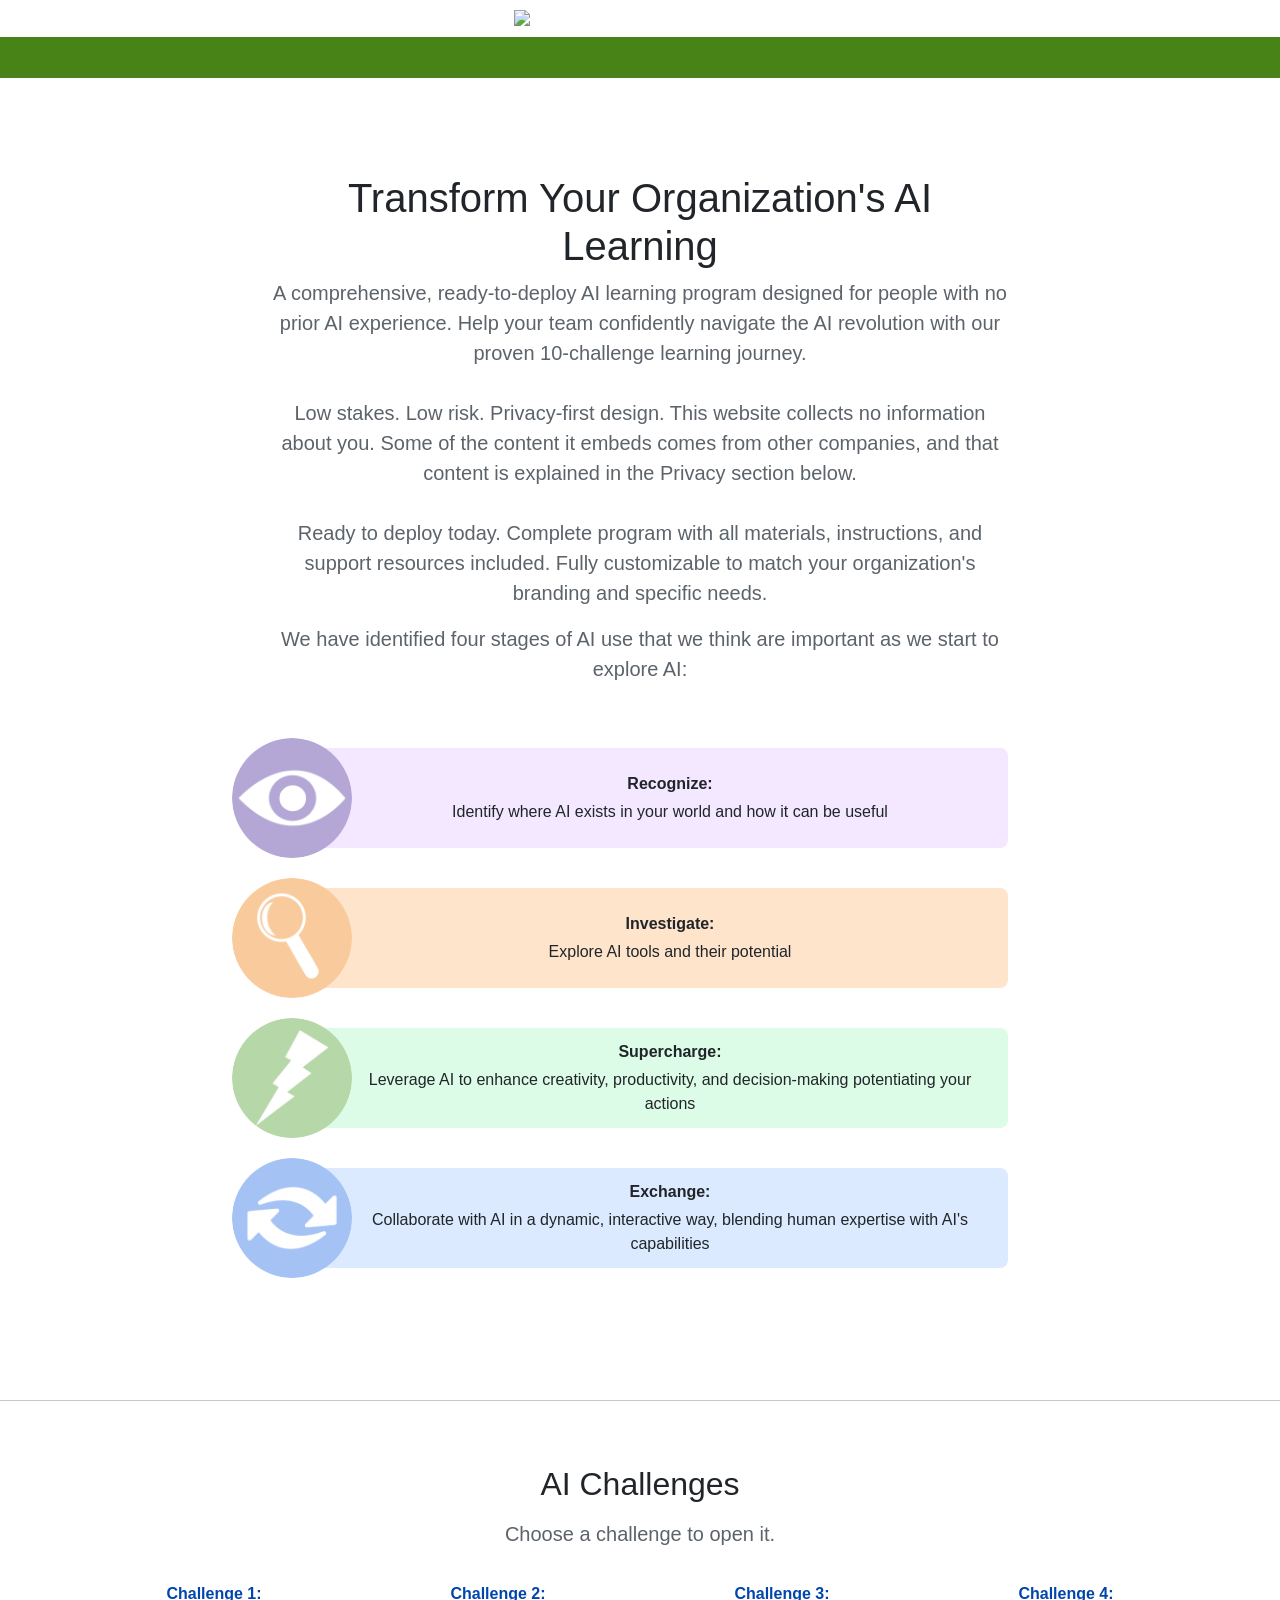
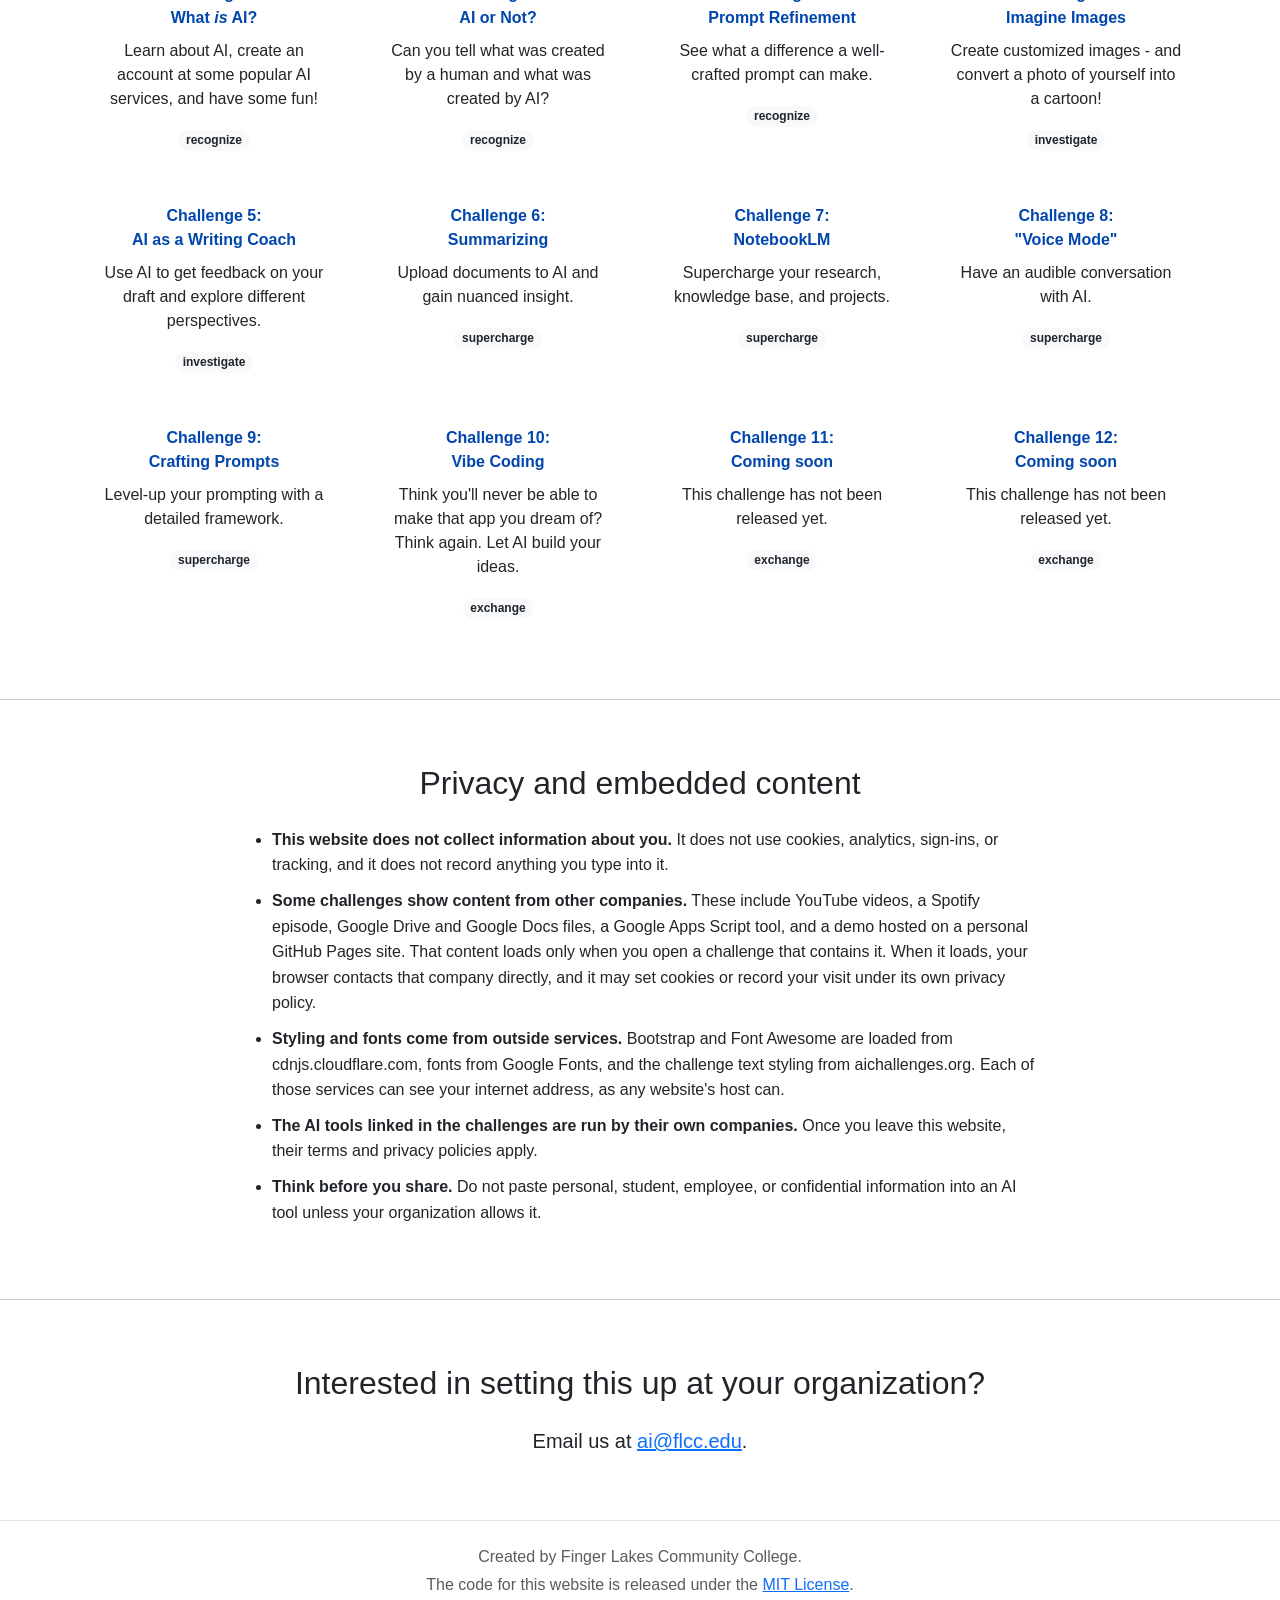
==== ai-challenge/index.html @ 1bf4bd82 "Rebuild AI Challenge as one page that works from disk, with accessibility fixes - Merge the 12 chall" ====
<!DOCTYPE html>
<!--
  AI CHALLENGE - HOME PAGE

  This single file holds the whole website:
    - the page layout and styles (in this <head> and the <style> block)
    - the 12 challenge cards and their pop-up windows
    - the content of every challenge, stored in its own <template> block
      near the bottom of the file

  To change one challenge, find its <template id="challenge-NN"> block
  and edit the HTML inside it. To swap in a completely new challenge,
  replace everything between that template's opening and closing tags.

  You can open this file by double-clicking it. No server is needed,
  but the page does need an internet connection to load its styling.
-->
<html lang="en">
<head>
    <meta charset="UTF-8">
    <meta name="viewport" content="width=device-width, initial-scale=1.0">
    <title>AI Challenge</title>

    <!--
      CONTENT SECURITY POLICY
      This tells the browser which outside services this page is allowed
      to load. Anything not listed here is blocked, which limits the damage
      if something unexpected ever gets into the page.
      If you add a new embedded video or tool, you may need to add its
      website to the frame-src line below.
      The script-src line allows only the one inline script at the bottom of
      this file (identified by its fingerprint, the sha256 value). If you
      edit that script, the fingerprint changes and the page will stop
      working until the new fingerprint is entered here.
    -->
    <meta http-equiv="Content-Security-Policy" content="default-src 'self'; script-src 'self' https://cdnjs.cloudflare.com 'sha256-Of6rgai8Grr1cfd0h110wzTTFH6RG7o5u+hsI7UPe2s='; style-src 'self' 'unsafe-inline' https://cdnjs.cloudflare.com https://fonts.googleapis.com https://www.aichallenges.org; font-src 'self' https://cdnjs.cloudflare.com https://fonts.gstatic.com; img-src 'self' data: https:; frame-src https://www.youtube.com https://open.spotify.com https://script.google.com https://corydave.github.io https://docs.google.com https://drive.google.com; connect-src 'self'; object-src 'none'; base-uri 'self'; form-action 'none'">

    <!-- Styling: Bootstrap (layout and buttons) and Font Awesome (icons) -->
    <link href="https://cdnjs.cloudflare.com/ajax/libs/bootstrap/5.3.2/css/bootstrap.min.css" rel="stylesheet">
    <link rel="stylesheet" href="https://cdnjs.cloudflare.com/ajax/libs/font-awesome/6.7.2/css/all.min.css" integrity="sha512-Evv84Mr4kqVGRNSgIGL/F/aIDqQb7xQ2vcrdIwxfjThSH8CSR7PBEakCr51Ck+w+/U6swU2Im1vVX0SVk9ABhg==" crossorigin="anonymous" referrerpolicy="no-referrer" />

    <!-- Fonts used across the site -->
    <link href="https://fonts.googleapis.com/css2?family=Comfortaa:wght@300..700&family=Lato:ital,wght@0,100;0,300;0,400;0,700;0,900;1,100;1,300;1,400;1,700;1,900&family=Rubik:ital,wght@0,300..900;1,300..900&display=swap" rel="stylesheet">

    <!--
      Styling for the text inside the challenges. These stylesheets are
      hosted by the course authors at aichallenges.org. Keep them here so
      the challenge text looks the way it was designed to look.
    -->
    <link rel="stylesheet" href="https://www.aichallenges.org/md/css/bootstrap.min.css">
    <link rel="stylesheet" href="https://www.aichallenges.org/md/css/all.min.css">
    <link rel="stylesheet" href="https://cdnjs.cloudflare.com/ajax/libs/prism/1.28.0/themes/prism.min.css">
    <link rel="stylesheet" href="https://www.aichallenges.org/md/css/styles.min.css">
    <link rel="stylesheet" href="https://www.aichallenges.org/md/css/custom.css">

    <link rel="icon" type="image/png" sizes="192x192" href="images/favicon.png">

    <style>
        /* ------------------------------------------------------------
           GENERAL PAGE STYLES
           ------------------------------------------------------------ */

        /* Keep headings and links from hiding under the fixed green header
           when someone jumps to them with the keyboard. */
        html {
            scroll-padding-top: 90px;
        }

        body {
            font-family: Comfortaa, sans-serif;
        }

        /* Fonts used for headings and body text on this page */
        .h1-DRG,
        .lead,
        .section-title {
            font-family: Comfortaa, Lato, Rubik, sans-serif;
        }

        /* Blue used for the Close buttons. This is darker than the original
           bright blue so that white text on it meets the WCAG AA contrast
           standard (about 6:1, where 4.5:1 is the minimum for normal text). */
        .flcc-blue-bg {
            background-color: #0060c0;
            border-color: #0060c0;
            color: #fff;
        }

        .flcc-blue-bg:hover,
        .flcc-blue-bg:focus {
            background-color: #004a9a;
            border-color: #004a9a;
            color: #fff;
        }

        /* Rounded corners on the pop-up windows */
        .modal-content {
            border-radius: 15px;
        }

        /* Scrollable pop-up windows: the body is scrollable, so it gets a
           focus outline when a keyboard user tabs into it */
        .modal-body:focus-visible {
            outline: 3px solid #0046AD;
            outline-offset: -3px;
        }

        /* ------------------------------------------------------------
           HEADER BAR (fixed to the top of the page)
           ------------------------------------------------------------ */
        .header {
            height: 78px;
            background-color: #478316;
            color: white;
            width: 100%;
            position: fixed;
            top: 0;
            z-index: 10000;
            text-align: center;
        }

        .header-image-container {
            background-color: white;
            width: 100%;
            text-align: center;
        }

        .header-logo {
            padding: 10px 30px 3px 30px;
            background-color: white;
            height: 72px;
        }

        /* Pushes page content below the fixed header */
        .main-container {
            padding-top: 78px;
            width: 100%;
        }

        /* "Skip to content" link: hidden until a keyboard user tabs to it */
        .skip-link {
            position: absolute;
            top: 0;
            left: 0;
            z-index: 10001;
            padding: 0.5rem 1rem;
            background: #fff;
            color: #000;
        }

        /* ------------------------------------------------------------
           FOUR STAGES (Recognize, Investigate, Supercharge, Exchange)
           ------------------------------------------------------------ */
        .stages-container {
            display: flex;
            flex-direction: column;
            gap: 20px;
            width: 800px;
            max-width: 100%;
            margin-left: auto;
            margin-right: auto;
        }

        .stage {
            display: flex;
            align-items: center;
            gap: 20px;
            padding: 10px 20px;
            border-radius: 8px;
            position: relative;
            min-height: 100px;
            margin-bottom: 20px;
        }

        /* Each stage's icon sits partly outside its colored box */
        .stage-icon {
            width: 120px;
            height: 120px;
            flex-shrink: 0;
            position: absolute;
            left: -40px;
            border-radius: 50%;
        }

        .stage-content {
            flex-grow: 1;
            display: flex;
            flex-direction: column;
            justify-content: center;
            padding-left: 60px;
        }

        .stage-title {
            font-weight: bold;
            margin: 0 0 4px 0;
            font-family: Comfortaa, Lato, Rubik, sans-serif;
        }

        .stage-description {
            margin: 0;
            line-height: 1.5;
            font-family: Comfortaa, Lato, Rubik, sans-serif;
        }

        /* Stage background colors */
        .recognize    { background-color: #F3E8FF; }
        .investigate  { background-color: #FFE4CC; }
        .supercharge  { background-color: #DCFCE7; }
        .exchange     { background-color: #DBEAFE; }

        /* ------------------------------------------------------------
           CHALLENGE CARDS
           ------------------------------------------------------------ */

        /* The grid of cards: 1 column on phones, more on wider screens */
        .challenge-grid {
            display: grid;
            grid-template-columns: repeat(1, 1fr);
            gap: 20px;
            width: 100%;
        }

        @media (min-width: 576px) {
            .challenge-grid { grid-template-columns: repeat(2, 1fr); }
        }

        @media (min-width: 768px) {
            .challenge-grid { grid-template-columns: repeat(3, 1fr); }
        }

        @media (min-width: 992px) {
            .challenge-grid { grid-template-columns: repeat(4, 1fr); }
        }

        .challenge-card {
            height: 100%;
            border-radius: 15px;
            border: none;
            transition: transform 0.2s, box-shadow 0.2s;
        }

        /* Lift the card slightly when the mouse is over it */
        .challenge-card:hover {
            transform: translateY(-5px);
            box-shadow: 0 8px 15px rgba(0, 0, 0, 0.1);
        }

        /* Outline the whole card when keyboard focus is on its button */
        .challenge-card:focus-within {
            box-shadow: 0 0 0 3px #0046AD;
        }

        /* The card title is a real button. "stretched-link" (Bootstrap) makes
           the whole card clickable, so mouse users can click anywhere on it. */
        .challenge-open {
            color: #0046AD;
            font-weight: bold;
            text-decoration: none;
            padding: 0;
        }

        .challenge-open:hover {
            text-decoration: underline;
        }

        .challenge-open:focus-visible {
            outline: 3px solid #0046AD;
            outline-offset: 4px;
        }

        /* Some pictures on the cards are wider than a phone screen */
        .challenge-card img {
            border-radius: 15px 15px 0 0;
        }

        /* ------------------------------------------------------------
           PRIVACY AND EMBEDDED CONTENT SECTION
           ------------------------------------------------------------ */
        .privacy-list {
            max-width: 800px;
            margin: 0 auto;
            line-height: 1.6;
        }

        .privacy-list li {
            margin-bottom: 10px;
        }

        /* ------------------------------------------------------------
           INSIDE THE CHALLENGE POP-UPS
           These rules keep the challenge content from being wider than
           a phone screen.
           ------------------------------------------------------------ */
        .modal-body img,
        .modal-body iframe {
            max-width: 100%;
        }

        /* Sample prompts are shown in code blocks. Let long lines wrap so
           nothing needs to be scrolled sideways (this also helps phones). */
        .modal-body pre {
            white-space: pre-wrap;
            overflow-wrap: anywhere;
        }

        /* Modal pop-ups scroll inside themselves on small or short screens */
        .modal-dialog-scrollable {
            max-height: 90vh;
        }

        /* ------------------------------------------------------------
           OTHER SMALL RULES
           ------------------------------------------------------------ */

        /* Keep the card and text colors readable on the white background */
        .lead.text-muted {
            color: #5c636a !important;
        }

        /* Respect people who turn off animations in their device settings */
        @media (prefers-reduced-motion: reduce) {
            *,
            *::before,
            *::after {
                transition: none !important;
                animation: none !important;
                scroll-behavior: auto !important;
            }
        }

        /* Phones: stack each stage's icon above its text and center it */
        @media (max-width: 600px) {
            .header-logo {
                padding-left: 15px;
                padding-right: 15px;
            }

            .stage {
                flex-direction: column;
                text-align: center;
                padding-top: 70px;
            }

            .stage-icon {
                position: absolute;
                top: -40px;
                left: 50%;
                transform: translateX(-50%);
            }

            .stage-content {
                padding-left: 0;
            }
        }
    </style>

    <!-- The styles that the challenge text expects (headings, colored boxes,
         and so on). These come from the original challenge files. -->
        <style>
        /* Challenge text styles (scoped to the pop-up windows) */
        .modal-body code {
    background-color: #f5f2f0;
    color: #000;
    border-radius: .25em;
    padding: 0 .25em 0 .25em; }
        .modal-body .h1, .modal-body .h2, .modal-body .h3, .modal-body .h4, .modal-body .h5, .modal-body .h6, .modal-body h1, .modal-body h2, .modal-body h3, .modal-body h4, .modal-body h5, .modal-body h6 {
    text-align: center; }
        .modal-body .h2, .modal-body h2 {
    color: #0046AD; }
        .modal-body .accentColor .h2, .modal-body .accentColor h2 {
    color: #f7f7f7; }
        .modal-body .accentDark .h2, .modal-body .accentDark h2 {
    color: #e9e9e9; }
        .modal-body .two-col-panels .card .card-body h2 {
    color: #0046AD;
    margin-top: 0px; }
        .modal-body .accentOutline {
    border-width: 3px;
    border-style: solid;
    border-radius: .25em;
    border-color: #0046AD; }
        .modal-body .accentColor {
    background-color: #0046AD;
    color: #f7f7f7; }
        .modal-body .accentColor h1, .modal-body .accentColor h2, .modal-body .accentColor h3, .modal-body .accentColor h4, .modal-body .accentColor h5, .modal-body .accentColor h6 {
    color: #f7f7f7; }
        .modal-body .accentColor a {
    color: #cef;
    border-color: #cef;
    font-weight: bold;
    border-bottom-width: 2px; }
        .modal-body .jumbotron {
    background-color: #0046AD;
    color: #f7f7f7; }
        .modal-body .jumbotron a {
    color: #f7f7f7;
    border-color: #cef; }
        .modal-body .accentDark {
    background-color: #555;
    color: #e9e9e9; }
        .modal-body .accentDark h1, .modal-body .accentDark h2, .modal-body .accentDark h3, .modal-body .accentDark h4, .modal-body .accentDark h5, .modal-body .accentDark h6 {
    color: #e9e9e9; }
        .modal-body .accentDark a {
    color: lightblue;
    border-color: lightblue; }
        .modal-body .accentLite {
    background-color: #e3e9f1;
    color: black; }
        .modal-body .accentLite h1, .modal-body .accentLite .h1, .modal-body .accentLite h3, .modal-body .accentLite .h3, .modal-body .accentLite h4, .modal-body .accentLite .h4, .modal-body .accentLite h5, .modal-body .accentLite .h5, .modal-body .accentLite h6, .modal-body .accentLite .h6 {
    color: black; }
        .modal-body .accentLite h2, .modal-body .accentLite .h2 {
    color: #0046AD; }
        .modal-body .card-graphic {
    border-color: #0046AD; }
        .modal-body .card-graphic .card-body .card-icon .fa, .modal-body .card-graphic .card-body .card-icon .fas, .modal-body .card-graphic .card-body .card-icon .fab {
    font-size: 3.125rem;
    min-width: 5.313rem;
    text-align: center;
    color: #0046AD; }
        .modal-body ol.large-number li:before {
    color: #0046AD; }
        .modal-body ol.box-number li:before, .modal-body ol.box-alpha li:before {
    background-color: #0046AD;
    color: #f7f7f7; }
        .modal-body .table-responsive td, .modal-body .table-responsive tr, .modal-body .table-responsive caption {
    background-color: #fff; }
        .modal-body .col, .modal-body .col-1, .modal-body .col-10, .modal-body .col-11, .modal-body .col-12, .modal-body .col-2, .modal-body .col-3, .modal-body .col-4, .modal-body .col-5, .modal-body .col-6, .modal-body .col-7, .modal-body .col-8, .modal-body .col-9, .modal-body .col-auto, .modal-body .col-lg, .modal-body .col-lg-1, .modal-body .col-lg-10, .modal-body .col-lg-11, .modal-body .col-lg-12, .modal-body .col-lg-2, .modal-body .col-lg-3, .modal-body .col-lg-4, .modal-body .col-lg-5, .modal-body .col-lg-6, .modal-body .col-lg-7, .modal-body .col-lg-8, .modal-body .col-lg-9, .modal-body .col-lg-auto, .modal-body .col-md, .modal-body .col-md-1, .modal-body .col-md-10, .modal-body .col-md-11, .modal-body .col-md-12, .modal-body .col-md-2, .modal-body .col-md-3, .modal-body .col-md-4, .modal-body .col-md-5, .modal-body .col-md-6, .modal-body .col-md-7, .modal-body .col-md-8, .modal-body .col-md-9, .modal-body .col-md-auto, .modal-body .col-sm, .modal-body .col-sm-1, .modal-body .col-sm-10, .modal-body .col-sm-11, .modal-body .col-sm-12, .modal-body .col-sm-2, .modal-body .col-sm-3, .modal-body .col-sm-4, .modal-body .col-sm-5, .modal-body .col-sm-6, .modal-body .col-sm-7, .modal-body .col-sm-8, .modal-body .col-sm-9, .modal-body .col-sm-auto, .modal-body .col-xl, .modal-body .col-xl-1, .modal-body .col-xl-10, .modal-body .col-xl-11, .modal-body .col-xl-12, .modal-body .col-xl-2, .modal-body .col-xl-3, .modal-body .col-xl-4, .modal-body .col-xl-5, .modal-body .col-xl-6, .modal-body .col-xl-7, .modal-body .col-xl-8, .modal-body .col-xl-9, .modal-body .col-xl-auto {
    padding-left: 1px;
    padding-right: 1px; }
    </style>
</head>

<body>
    <a class="skip-link visually-hidden-focusable" href="#main">Skip to the challenges</a>

    <!-- Header bar with the college logo -->
    <header class="header">
        <div class="header-image-container">
            <img class="header-logo" src="https://pxl-flccedu.terminalfour.net/prod01/flcc-cdn-pxl/media/flccedu/content-assets/images/branding/logos/finger-lakes-color.svg" alt="Finger Lakes Community College">
        </div>
    </header>

    <main class="main-container" id="main">

        <!-- Welcome section: what the program is and the four stages -->
        <section class="py-5 text-center container">
            <div class="row py-lg-5">
                <div class="col-lg-8 col-md-10 mx-auto">

                    <h1 class="h1-DRG">Transform Your Organization's AI Learning</h1>
                    <p class="lead text-muted">
                        A comprehensive, ready-to-deploy AI learning program designed for people with no prior AI experience. Help your team confidently navigate the AI revolution with our proven 10-challenge learning journey.
                        <br /><br />
                        Low stakes. Low risk. Privacy-first design. This website collects no information about you. Some of the content it embeds comes from other companies, and that content is explained in the Privacy section below.
                        <br /><br />
                        Ready to deploy today. Complete program with all materials, instructions, and support resources included. Fully customizable to match your organization's branding and specific needs.
                    </p>
                    <p class="lead text-muted">We have identified four stages of AI use that we think are important as we start to explore AI:</p>
                    <br /><br />

                    <div class="stages-container">
                        <div class="stage recognize">
                            <img src="images/rise.png" alt="" class="stage-icon">
                            <div class="stage-content">
                                <p class="stage-title">Recognize:</p>
                                <p class="stage-description">Identify where AI exists in your world and how it can be useful</p>
                            </div>
                        </div>

                        <div class="stage investigate">
                            <img src="images/investigate.png" alt="" class="stage-icon">
                            <div class="stage-content">
                                <p class="stage-title">Investigate:</p>
                                <p class="stage-description">Explore AI tools and their potential</p>
                            </div>
                        </div>

                        <div class="stage supercharge">
                            <img src="images/supercharge.png" alt="" class="stage-icon">
                            <div class="stage-content">
                                <p class="stage-title">Supercharge:</p>
                                <p class="stage-description">Leverage AI to enhance creativity, productivity, and decision-making potentiating your actions</p>
                            </div>
                        </div>

                        <div class="stage exchange">
                            <img src="images/exchange.png" alt="" class="stage-icon">
                            <div class="stage-content">
                                <p class="stage-title">Exchange:</p>
                                <p class="stage-description">Collaborate with AI in a dynamic, interactive way, blending human expertise with AI's capabilities</p>
                            </div>
                        </div>
                    </div>

                </div>
            </div>
        </section>

        <!-- Challenge cards. Each card's title is a button that opens the
             matching pop-up. Generated from the challenge files; see the
             "CHALLENGE_CARDS" marker below. -->
        <hr />
        <section class="py-5" aria-labelledby="challenges-heading">
            <div class="container">
                <h2 class="text-center mb-3 h1-DRG" id="challenges-heading">AI Challenges</h2>
                <p class="lead text-muted text-center">Choose a challenge to open it.</p>

                <div class="challenge-grid">
                    <div class="challenge-item">
                        <article class="card challenge-card">
                            <img src="https://docs.google.com/drawings/d/e/2PACX-1vRUltIv1LF2MWJx_oHqVfcFdaYcSrMBXdt2YySpV4Cq6zu8mk9J9YvEqfaLr9Nsckkypr_EKuuHcVLz/pub?w=500&h=500" alt="" class="card-img-top">
                            <div class="card-body text-center">
                                <h3 class="card-title h5"><button type="button" class="btn btn-link challenge-open stretched-link" data-bs-toggle="modal" data-bs-target="#challenge01Modal">Challenge 1:<br />What <em>is</em> AI?</button></h3>
                                <p class="card-text">Learn about AI, create an account at some popular AI services, and have some fun!</p>
                                <span class="badge rounded-pill bg-light text-dark">recognize</span>
                            </div>
                        </article>
                    </div>

                    <div class="challenge-item">
                        <article class="card challenge-card">
                            <img src="https://docs.google.com/drawings/d/e/2PACX-1vSy1xyG-qAuefOnjfBad5i8rKeLlyDrRzHkh5R8MEN3iR7drkByRekZNaze4V9p-PC6TAb76zwH0je_/pub?w=500&h=500" alt="" class="card-img-top">
                            <div class="card-body text-center">
                                <h3 class="card-title h5"><button type="button" class="btn btn-link challenge-open stretched-link" data-bs-toggle="modal" data-bs-target="#challenge02Modal">Challenge 2:<br />AI or Not?</button></h3>
                                <p class="card-text">Can you tell what was created by a human and what was created by AI?</p>
                                <span class="badge rounded-pill bg-light text-dark">recognize</span>
                            </div>
                        </article>
                    </div>

                    <div class="challenge-item">
                        <article class="card challenge-card">
                            <img src="https://docs.google.com/drawings/d/e/2PACX-1vRqMqL-pNwFOniQXy37W9scrhkfhXCjo3IQl10bZxu2L25e7Bi20u3H-rQxCbP0S9X1tpmdZz7aDrkr/pub?w=500&h=500" alt="" class="card-img-top">
                            <div class="card-body text-center">
                                <h3 class="card-title h5"><button type="button" class="btn btn-link challenge-open stretched-link" data-bs-toggle="modal" data-bs-target="#challenge03Modal">Challenge 3:<br />Prompt Refinement</button></h3>
                                <p class="card-text">See what a difference a well-crafted prompt can make.</p>
                                <span class="badge rounded-pill bg-light text-dark">recognize</span>
                            </div>
                        </article>
                    </div>

                    <div class="challenge-item">
                        <article class="card challenge-card">
                            <img src="https://docs.google.com/drawings/d/e/2PACX-1vTTNkOPhqZwEkSmrxyE59djl4qtJk8_qPis9E29PclMgbGSzGjMtq1tZTqNW3WavrARgPMxa7CIzb-0/pub?w=500&h=500" alt="" class="card-img-top">
                            <div class="card-body text-center">
                                <h3 class="card-title h5"><button type="button" class="btn btn-link challenge-open stretched-link" data-bs-toggle="modal" data-bs-target="#challenge04Modal">Challenge 4:<br />Imagine Images</button></h3>
                                <p class="card-text">Create customized images - and convert a photo of yourself into a cartoon!</p>
                                <span class="badge rounded-pill bg-light text-dark">investigate</span>
                            </div>
                        </article>
                    </div>

                    <div class="challenge-item">
                        <article class="card challenge-card">
                            <img src="https://docs.google.com/drawings/d/e/2PACX-1vQwF3TgsAwv6jXe8w5m1uERh0pSSsIzCIhJh1mfddfOnGexoPrDzsZfxihf1rZSPfy_nTGTZoxzUg1y/pub?w=500&h=500" alt="" class="card-img-top">
                            <div class="card-body text-center">
                                <h3 class="card-title h5"><button type="button" class="btn btn-link challenge-open stretched-link" data-bs-toggle="modal" data-bs-target="#challenge05Modal">Challenge 5:<br />AI as a Writing Coach</button></h3>
                                <p class="card-text">Use AI to get feedback on your draft and explore different perspectives.</p>
                                <span class="badge rounded-pill bg-light text-dark">investigate</span>
                            </div>
                        </article>
                    </div>

                    <div class="challenge-item">
                        <article class="card challenge-card">
                            <img src="https://docs.google.com/drawings/d/e/2PACX-1vQTdgLakRoba9Yqvk_WhQeQ98pM91Yd6_oEqtCQxoR-y1NS9RguU8x2Uy-gxg8S2H7f_H87acoqTubc/pub?w=500&h=500" alt="" class="card-img-top">
                            <div class="card-body text-center">
                                <h3 class="card-title h5"><button type="button" class="btn btn-link challenge-open stretched-link" data-bs-toggle="modal" data-bs-target="#challenge06Modal">Challenge 6:<br />Summarizing</button></h3>
                                <p class="card-text">Upload documents to AI and gain nuanced insight.</p>
                                <span class="badge rounded-pill bg-light text-dark">supercharge</span>
                            </div>
                        </article>
                    </div>

                    <div class="challenge-item">
                        <article class="card challenge-card">
                            <img src="https://docs.google.com/drawings/d/e/2PACX-1vTvNvHz75V6bbGm5iwt68dHnxrcEQ21gaGy1pnqZQ0fqI27ZJ8QEfklKQbu4rv4XygnY-3G5ZKzMBVd/pub?w=500&h=500" alt="" class="card-img-top">
                            <div class="card-body text-center">
                                <h3 class="card-title h5"><button type="button" class="btn btn-link challenge-open stretched-link" data-bs-toggle="modal" data-bs-target="#challenge07Modal">Challenge 7:<br />NotebookLM</button></h3>
                                <p class="card-text">Supercharge your research, knowledge base, and projects.</p>
                                <span class="badge rounded-pill bg-light text-dark">supercharge</span>
                            </div>
                        </article>
                    </div>

                    <div class="challenge-item">
                        <article class="card challenge-card">
                            <img src="https://docs.google.com/drawings/d/e/2PACX-1vSeQIM1Ef0QSGletmpNeQuHRfxwP5eBfq3IRRyVzdO9nVzaBKoIRxS98U0H9H12yzVO4y-YoqM9aZkK/pub?w=500&h=500" alt="" class="card-img-top">
                            <div class="card-body text-center">
                                <h3 class="card-title h5"><button type="button" class="btn btn-link challenge-open stretched-link" data-bs-toggle="modal" data-bs-target="#challenge08Modal">Challenge 8:<br />"Voice Mode"</button></h3>
                                <p class="card-text">Have an audible conversation with AI.</p>
                                <span class="badge rounded-pill bg-light text-dark">supercharge</span>
                            </div>
                        </article>
                    </div>

                    <div class="challenge-item">
                        <article class="card challenge-card">
                            <img src="https://docs.google.com/drawings/d/e/2PACX-1vS_uzzykdzpNMvMb7uEgVmTtz0zGOFAon3zWUsbPoeTmOC4Trlk33UUEScM3I0rqcLMF3zisLYWLhpL/pub?w=500&h=500" alt="" class="card-img-top">
                            <div class="card-body text-center">
                                <h3 class="card-title h5"><button type="button" class="btn btn-link challenge-open stretched-link" data-bs-toggle="modal" data-bs-target="#challenge09Modal">Challenge 9:<br />Crafting Prompts</button></h3>
                                <p class="card-text">Level-up your prompting with a detailed framework.</p>
                                <span class="badge rounded-pill bg-light text-dark">supercharge</span>
                            </div>
                        </article>
                    </div>

                    <div class="challenge-item">
                        <article class="card challenge-card">
                            <img src="https://docs.google.com/drawings/d/e/2PACX-1vRrb0wEEK6sMG1BHhaMllcnfF1M7S8vuYq8rhTpFayClllK-gDpunUAZfL-Eya9RB8lD2pl0IYochH6/pub?w=500&h=500" alt="" class="card-img-top">
                            <div class="card-body text-center">
                                <h3 class="card-title h5"><button type="button" class="btn btn-link challenge-open stretched-link" data-bs-toggle="modal" data-bs-target="#challenge10Modal">Challenge 10:<br />Vibe Coding</button></h3>
                                <p class="card-text">Think you'll never be able to make that app you dream of? Think again. Let AI build your ideas.</p>
                                <span class="badge rounded-pill bg-light text-dark">exchange</span>
                            </div>
                        </article>
                    </div>

                    <div class="challenge-item">
                        <article class="card challenge-card">
                            <img src="https://docs.google.com/drawings/d/e/2PACX-1vRjtb5Q7sMbOrd1QzhNvdnu63xrkxN_6RCwZYY936uImoO-B7qYSNZCt0_6i4sBFhsdUuiGbrY0ha6N/pub?w=500&h=500" alt="" class="card-img-top">
                            <div class="card-body text-center">
                                <h3 class="card-title h5"><button type="button" class="btn btn-link challenge-open stretched-link" data-bs-toggle="modal" data-bs-target="#challenge11Modal">Challenge 11:<br />Coming soon</button></h3>
                                <p class="card-text">This challenge has not been released yet.</p>
                                <span class="badge rounded-pill bg-light text-dark">exchange</span>
                            </div>
                        </article>
                    </div>

                    <div class="challenge-item">
                        <article class="card challenge-card">
                            <img src="https://docs.google.com/drawings/d/e/2PACX-1vRjtb5Q7sMbOrd1QzhNvdnu63xrkxN_6RCwZYY936uImoO-B7qYSNZCt0_6i4sBFhsdUuiGbrY0ha6N/pub?w=500&h=500" alt="" class="card-img-top">
                            <div class="card-body text-center">
                                <h3 class="card-title h5"><button type="button" class="btn btn-link challenge-open stretched-link" data-bs-toggle="modal" data-bs-target="#challenge12Modal">Challenge 12:<br />Coming soon</button></h3>
                                <p class="card-text">This challenge has not been released yet.</p>
                                <span class="badge rounded-pill bg-light text-dark">exchange</span>
                            </div>
                        </article>
                    </div>
                </div>
            </div>
        </section>

        <!-- Privacy section. Explains what this website does and does not do
             with information, and which outside services a challenge may use. -->
        <hr />
        <section class="py-5" aria-labelledby="privacy-heading">
            <div class="container">
                <h2 class="text-center mb-4 h1-DRG" id="privacy-heading">Privacy and embedded content</h2>
                <ul class="privacy-list">
                    <li><strong>This website does not collect information about you.</strong> It does not use cookies, analytics, sign-ins, or tracking, and it does not record anything you type into it.</li>
                    <li><strong>Some challenges show content from other companies.</strong> These include YouTube videos, a Spotify episode, Google Drive and Google Docs files, a Google Apps Script tool, and a demo hosted on a personal GitHub Pages site. That content loads only when you open a challenge that contains it. When it loads, your browser contacts that company directly, and it may set cookies or record your visit under its own privacy policy.</li>
                    <li><strong>Styling and fonts come from outside services.</strong> Bootstrap and Font Awesome are loaded from cdnjs.cloudflare.com, fonts from Google Fonts, and the challenge text styling from aichallenges.org. Each of those services can see your internet address, as any website's host can.</li>
                    <li><strong>The AI tools linked in the challenges are run by their own companies.</strong> Once you leave this website, their terms and privacy policies apply.</li>
                    <li><strong>Think before you share.</strong> Do not paste personal, student, employee, or confidential information into an AI tool unless your organization allows it.</li>
                </ul>
            </div>
        </section>

        <!-- Contact section -->
        <hr />
        <section class="py-5" aria-labelledby="contact-heading">
            <div class="container">
                <h2 class="text-center mb-4 h1-DRG" id="contact-heading">Interested in setting this up at your organization?</h2>
                <p class="text-center lead">
                    Email us at <a href="mailto:ai@flcc.edu">ai@flcc.edu</a>.
                </p>
            </div>
        </section>
    </main>

    <!-- Footer -->
    <footer class="py-4 text-center text-muted border-top">
        <p class="mb-1">Created by Finger Lakes Community College.</p>
        <p class="mb-0">The code for this website is released under the <a href="https://github.com/corydave/flx-ai-hub/blob/main/LICENSE">MIT License</a>.</p>
    </footer>

    <!-- Pop-up windows, one per challenge. Each pop-up's content is copied
         from its <template> (near the bottom of this file) the first time
         the pop-up opens. -->
    <div class="modal fade challenge-modal" id="challenge01Modal" data-challenge="01" tabindex="-1" role="dialog" aria-modal="true" aria-labelledby="challenge01Title">
        <div class="modal-dialog modal-dialog-scrollable modal-lg">
            <div class="modal-content">
                <div class="modal-header">
                    <h2 class="modal-title h5" id="challenge01Title">Challenge 1: What <em>is</em> AI?</h2>
                    <button type="button" class="btn-close" data-bs-dismiss="modal" aria-label="Close"></button>
                </div>
                <div class="modal-body" tabindex="0"></div>
                <div class="modal-footer">
                    <button type="button" class="btn btn-secondary flcc-blue-bg" data-bs-dismiss="modal">Close</button>
                </div>
            </div>
        </div>
    </div>

    <div class="modal fade challenge-modal" id="challenge02Modal" data-challenge="02" tabindex="-1" role="dialog" aria-modal="true" aria-labelledby="challenge02Title">
        <div class="modal-dialog modal-dialog-scrollable modal-lg">
            <div class="modal-content">
                <div class="modal-header">
                    <h2 class="modal-title h5" id="challenge02Title">Challenge 2: AI or Not?</h2>
                    <button type="button" class="btn-close" data-bs-dismiss="modal" aria-label="Close"></button>
                </div>
                <div class="modal-body" tabindex="0"></div>
                <div class="modal-footer">
                    <button type="button" class="btn btn-secondary flcc-blue-bg" data-bs-dismiss="modal">Close</button>
                </div>
            </div>
        </div>
    </div>

    <div class="modal fade challenge-modal" id="challenge03Modal" data-challenge="03" tabindex="-1" role="dialog" aria-modal="true" aria-labelledby="challenge03Title">
        <div class="modal-dialog modal-dialog-scrollable modal-lg">
            <div class="modal-content">
                <div class="modal-header">
                    <h2 class="modal-title h5" id="challenge03Title">Challenge 3: Prompt Refinement</h2>
                    <button type="button" class="btn-close" data-bs-dismiss="modal" aria-label="Close"></button>
                </div>
                <div class="modal-body" tabindex="0"></div>
                <div class="modal-footer">
                    <button type="button" class="btn btn-secondary flcc-blue-bg" data-bs-dismiss="modal">Close</button>
                </div>
            </div>
        </div>
    </div>

    <div class="modal fade challenge-modal" id="challenge04Modal" data-challenge="04" tabindex="-1" role="dialog" aria-modal="true" aria-labelledby="challenge04Title">
        <div class="modal-dialog modal-dialog-scrollable modal-lg">
            <div class="modal-content">
                <div class="modal-header">
                    <h2 class="modal-title h5" id="challenge04Title">Challenge 4: Imagine Images</h2>
                    <button type="button" class="btn-close" data-bs-dismiss="modal" aria-label="Close"></button>
                </div>
                <div class="modal-body" tabindex="0"></div>
                <div class="modal-footer">
                    <button type="button" class="btn btn-secondary flcc-blue-bg" data-bs-dismiss="modal">Close</button>
                </div>
            </div>
        </div>
    </div>

    <div class="modal fade challenge-modal" id="challenge05Modal" data-challenge="05" tabindex="-1" role="dialog" aria-modal="true" aria-labelledby="challenge05Title">
        <div class="modal-dialog modal-dialog-scrollable modal-lg">
            <div class="modal-content">
                <div class="modal-header">
                    <h2 class="modal-title h5" id="challenge05Title">Challenge 5: AI as a Writing Coach</h2>
                    <button type="button" class="btn-close" data-bs-dismiss="modal" aria-label="Close"></button>
                </div>
                <div class="modal-body" tabindex="0"></div>
                <div class="modal-footer">
                    <button type="button" class="btn btn-secondary flcc-blue-bg" data-bs-dismiss="modal">Close</button>
                </div>
            </div>
        </div>
    </div>

    <div class="modal fade challenge-modal" id="challenge06Modal" data-challenge="06" tabindex="-1" role="dialog" aria-modal="true" aria-labelledby="challenge06Title">
        <div class="modal-dialog modal-dialog-scrollable modal-lg">
            <div class="modal-content">
                <div class="modal-header">
                    <h2 class="modal-title h5" id="challenge06Title">Challenge 6: Summarizing</h2>
                    <button type="button" class="btn-close" data-bs-dismiss="modal" aria-label="Close"></button>
                </div>
                <div class="modal-body" tabindex="0"></div>
                <div class="modal-footer">
                    <button type="button" class="btn btn-secondary flcc-blue-bg" data-bs-dismiss="modal">Close</button>
                </div>
            </div>
        </div>
    </div>

    <div class="modal fade challenge-modal" id="challenge07Modal" data-challenge="07" tabindex="-1" role="dialog" aria-modal="true" aria-labelledby="challenge07Title">
        <div class="modal-dialog modal-dialog-scrollable modal-lg">
            <div class="modal-content">
                <div class="modal-header">
                    <h2 class="modal-title h5" id="challenge07Title">Challenge 7: NotebookLM</h2>
                    <button type="button" class="btn-close" data-bs-dismiss="modal" aria-label="Close"></button>
                </div>
                <div class="modal-body" tabindex="0"></div>
                <div class="modal-footer">
                    <button type="button" class="btn btn-secondary flcc-blue-bg" data-bs-dismiss="modal">Close</button>
                </div>
            </div>
        </div>
    </div>

    <div class="modal fade challenge-modal" id="challenge08Modal" data-challenge="08" tabindex="-1" role="dialog" aria-modal="true" aria-labelledby="challenge08Title">
        <div class="modal-dialog modal-dialog-scrollable modal-lg">
            <div class="modal-content">
                <div class="modal-header">
                    <h2 class="modal-title h5" id="challenge08Title">Challenge 8: "Voice Mode"</h2>
                    <button type="button" class="btn-close" data-bs-dismiss="modal" aria-label="Close"></button>
                </div>
                <div class="modal-body" tabindex="0"></div>
                <div class="modal-footer">
                    <button type="button" class="btn btn-secondary flcc-blue-bg" data-bs-dismiss="modal">Close</button>
                </div>
            </div>
        </div>
    </div>

    <div class="modal fade challenge-modal" id="challenge09Modal" data-challenge="09" tabindex="-1" role="dialog" aria-modal="true" aria-labelledby="challenge09Title">
        <div class="modal-dialog modal-dialog-scrollable modal-lg">
            <div class="modal-content">
                <div class="modal-header">
                    <h2 class="modal-title h5" id="challenge09Title">Challenge 9: Crafting Prompts</h2>
                    <button type="button" class="btn-close" data-bs-dismiss="modal" aria-label="Close"></button>
                </div>
                <div class="modal-body" tabindex="0"></div>
                <div class="modal-footer">
                    <button type="button" class="btn btn-secondary flcc-blue-bg" data-bs-dismiss="modal">Close</button>
                </div>
            </div>
        </div>
    </div>

    <div class="modal fade challenge-modal" id="challenge10Modal" data-challenge="10" tabindex="-1" role="dialog" aria-modal="true" aria-labelledby="challenge10Title">
        <div class="modal-dialog modal-dialog-scrollable modal-lg">
            <div class="modal-content">
                <div class="modal-header">
                    <h2 class="modal-title h5" id="challenge10Title">Challenge 10: Vibe Coding</h2>
                    <button type="button" class="btn-close" data-bs-dismiss="modal" aria-label="Close"></button>
                </div>
                <div class="modal-body" tabindex="0"></div>
                <div class="modal-footer">
                    <button type="button" class="btn btn-secondary flcc-blue-bg" data-bs-dismiss="modal">Close</button>
                </div>
            </div>
        </div>
    </div>

    <div class="modal fade challenge-modal" id="challenge11Modal" data-challenge="11" tabindex="-1" role="dialog" aria-modal="true" aria-labelledby="challenge11Title">
        <div class="modal-dialog modal-dialog-scrollable modal-lg">
            <div class="modal-content">
                <div class="modal-header">
                    <h2 class="modal-title h5" id="challenge11Title">Challenge 11: Coming soon</h2>
                    <button type="button" class="btn-close" data-bs-dismiss="modal" aria-label="Close"></button>
                </div>
                <div class="modal-body" tabindex="0"></div>
                <div class="modal-footer">
                    <button type="button" class="btn btn-secondary flcc-blue-bg" data-bs-dismiss="modal">Close</button>
                </div>
            </div>
        </div>
    </div>

    <div class="modal fade challenge-modal" id="challenge12Modal" data-challenge="12" tabindex="-1" role="dialog" aria-modal="true" aria-labelledby="challenge12Title">
        <div class="modal-dialog modal-dialog-scrollable modal-lg">
            <div class="modal-content">
                <div class="modal-header">
                    <h2 class="modal-title h5" id="challenge12Title">Challenge 12: Coming soon</h2>
                    <button type="button" class="btn-close" data-bs-dismiss="modal" aria-label="Close"></button>
                </div>
                <div class="modal-body" tabindex="0"></div>
                <div class="modal-footer">
                    <button type="button" class="btn btn-secondary flcc-blue-bg" data-bs-dismiss="modal">Close</button>
                </div>
            </div>
        </div>
    </div>

    <!-- The challenge content templates. Each block is one challenge. -->
    <!-- ============================================================
         CHALLENGE 01
         Edit the HTML inside this block to change challenge 01.
         ============================================================ -->
    <template id="challenge-01">
<div class="container-fluid">
<br />

<h3 class="h1 jumbotron">
                         What <em>is</em> AI?
                    </h3>
<h3 class="h1" id="what-we-think-youll-love">What we think you&#39;ll love</h3>
<ul>
<li>Setting up accounts at some popular AI sites</li>
<li>Understanding the layout of AI services</li>
<li>Having some fun with AI</li>
<li>Practicing the &quot;back-and-forth&quot; mentality of AI</li>
</ul>
<h3 class="h1" id="introduction">Introduction</h3>
<p><em>Artificial Intelligence (AI)</em> is the ability for a computer to perform tasks that are considered human-like. These tasks include offering insight from large data sources, engaging in realistic conversations, and generating text and images.</p>
<p>You probably have heard of ChatGPT - it became very popular near the end of 2022. ChatGPT (and other services like it) are known as <em>generative AI</em> because they can generate responses. We&#39;ll learn more about generative AI, large language models (LLMs) and other nerdy AI topics later. For right now, let&#39;s just dig in! </p>
<br />

<div class="embed-responsive embed-responsive-16by9 rounded drg-rounded" style="border-radius: 15px !important;">
<iframe class="embed-responsive-item rounded drg-rounded" style="border-radius: 15px !important;" width="560" height="315" src="https://www.youtube.com/embed/lXzQoMABGHs" title="YouTube video player" frameborder="0" allow="accelerometer; autoplay; clipboard-write; encrypted-media; gyroscope; picture-in-picture; web-share" referrerpolicy="strict-origin-when-cross-origin" allowfullscreen></iframe></div>
<br />

<h3 class="h1" id="activity-1-set-up-an-account-or-two">Activity #1: Set up an account (or two!)</h3>
<p>Let&#39;s look at the five most popular sites for using AI. You should create a free account at one (or more!) of the following services; each one has a particular strength. Note that most of these companies are improving their services all the time; the following descriptions are accurate at the time of writing (March, 2025) and are subject to change.</p>
<p>All of the AI services listed have a free tier - that&#39;s all you need for this challenge; you may decide later that you&#39;d like to pay for one of them. While some of these services do not require an account, you may not be able to access all the features if you don&#39;t create an account.</p>
<p><img class="img-fluid rounded mx-auto d-block" style="margin-bottom: .5em;  "  src="https://lh3.googleusercontent.com/d/1FiYD8T6yYWcHwllk8Dt5lbK_5uErj_eY=w320" alt="Open AI ChatGPT Logo" > </p>
<p><a target='_blank' href="https://chat.openai.com/" rel="noopener noreferrer">ChatGPT<span class="visually-hidden"> (opens in a new tab)</span></a> (by OpenAI) is probably the most well-known AI AI service. The strength of ChatGPT is that it is a very powerful general purpose AI service. You can use it for general questions, help analyzing documents and data, and creating images.</p>
<p><br /><br /></p>
<p><img class="img-fluid rounded mx-auto d-block" style="margin-bottom: .5em;  "  src="https://lh3.googleusercontent.com/d/1IZbe7fkRaxUluauaM7Euj0uHggTSlEHc=w320" alt="Google Gemini Logo" > </p>
<p><a target='_blank' href="https://gemini.google.com/" rel="noopener noreferrer">Gemini<span class="visually-hidden"> (opens in a new tab)</span></a> (by Google) is also a very powerful generic AI service. The images Gemini creates are excellent. Gemini also ties into all your Google services (Google Docs, Gmail, etc.).</p>
<p><br /><br /></p>
<p><img class="img-fluid rounded mx-auto d-block" style="margin-bottom: .5em;  "  src="https://lh3.googleusercontent.com/d/1UKfsR_IOUTiOyD-3_xZwPsOIcKdIxcrc=w320" alt="Anthropic Claude Logo" > </p>
<p><a target='_blank' href="https://claude.ai/chat/" rel="noopener noreferrer">Claude<span class="visually-hidden"> (opens in a new tab)</span></a> (by Anthropic) is known for its conversation, literary expertise, and its coding prowess. If you have any need for developing code (we&#39;ll explore vibe coding later on - no coding experience necessary!), Claude is for you. Claude can not make images, though it can make rudimentary illustrations.</p>
<p><br /><br /></p>
<p><img class="img-fluid rounded mx-auto d-block" style="margin-bottom: .5em;  "  src="https://lh3.googleusercontent.com/d/1aIEWLGq23VCoQdcwrDBLRKUQvVO_HAg_=w320" alt="Perplexity Logo" > </p>
<p><a target='_blank' href="https://www.perplexity.ai/" rel="noopener noreferrer">Perplexity<span class="visually-hidden"> (opens in a new tab)</span></a> is probably the best AI service when it comes to facts. Perplexity is known for providing comprehensive citations for any text it generates. This helps mitigate hallucinations (AI services are known to make up information and we call those <em>hallucinations</em>). Perplexity cannot make images.</p>
<p><br /><br /></p>
<p><img class="img-fluid rounded mx-auto d-block" style="margin-bottom: .5em;  "  src="https://lh3.googleusercontent.com/d/1bqpQku4uOHpEAc5MSM_0BblI_EfjAK8Z=w320" alt="Meta Logo" > </p>
<p><a target='_blank' href="https://www.meta.ai/" rel="noopener noreferrer">MetaAI<span class="visually-hidden"> (opens in a new tab)</span></a> (by Meta, formerly Facebook) seems to be the most creative AI service especially when it comes to image generation. You can log in to Meta with a Facebook account or Instagram account.</p>
<p><br /><br /></p>
<p><img class="img-fluid rounded mx-auto d-block" style="margin-bottom: .5em;  "  src="https://lh3.googleusercontent.com/d/1ENILlH8vew0c2JYPp_s5Du8KevvAdgro=w320" alt="Microsoft Copilot Logo" > </p>
<p><a target='_blank' href="https://copilot.microsoft.com/" rel="noopener noreferrer">Copilot<span class="visually-hidden"> (opens in a new tab)</span></a> (by Microsoft) comes with every Microsoft account. The free version is somewhat limited.</p>
<p><br /><br /><br /></p>
<p>You should set up an account with at least one of these services. If you don&#39;t have a preference right now, we recommend ChatGPT and Gemini. After you get some AI experience under your belt you might want to try more of the services.</p>
<br />

<hr>
<br />

<h3 class="h1" id="activity-2-understand-the-anatomy-of-an-ai-service">Activity #2: Understand the anatomy of an AI service</h3>
<p>Most AI services have a very similar layout. The diagram below captures the pieces you&#39;ll initially need to know. Some services have things in slightly different spots and have more features, but generally speaking this should get you going.</p>
<img src="https://docs.google.com/drawings/d/e/2PACX-1vQyusLLfN2UpSHBLRva0fF-2DHLARvTWI7UtGHAI74ipIRUFLQSCCvZGbDpfVXCq6BhbYLi2ecAKLY4/pub?w=1140&amp;h=785" alt="A typical layout for an AI service.">

<ol>
<li><p>The left navigation pane houses previous conversations. You can typically revisit past conversations (and pick up right where you left off!).</p>
</li>
<li><p>Most AI services have a way to select the &quot;model&quot; you are using. This typically means the version of the AI services. Usually the different versions have a tradeoff (speed for depth and accuracy). While we&#39;re just getting started, the default model is fine.</p>
</li>
<li><p>Your account is usually accessed through this avatar. Just boring administrative stuff.</p>
</li>
<li><p>The main part of the screen is where the current conversation happens. You&#39;ll be able to see the chat history of what you&#39;ve typed and how the AI has responded. This chat includes images that have been generated.</p>
</li>
<li><p>The bottom text box is where you type your <em>prompt</em> for AI. The text you type (to ask questions or direct the AI to do something) is called a prompt. The more specific it is, the better a response you&#39;ll get.</p>
</li>
<li><p>More administrative stuff here - sometimes this is where you access your profile (instead of the avatar in the upper right).</p>
</li>
</ol>
<br />

<hr>
<br />

<h3 class="h1" id="activity-3-have-some-fun">Activity #3: Have some fun</h3>
<p>Let&#39;s dig right in! By now  you should have an account with one of the AI services. Once you go through any orientation that they might provide, you should start your first chat. Most of the services have one text box right in the middle of the screen; this is used for starting a conversation. Click into it and give it a prompt. After you do, the screen will look more like a chat (the text box moves to the bottom).</p>
<p>There are a lot of idioms in our language. &quot;Break a leg&quot; means to wish someone luck. &quot;Once in a blue moon&quot; means that something happens very rarely.</p>
<p>Let&#39;s have the AI create some fun, fake idioms. You can use the prompt below or modify it with your own language:</p>
<pre contenteditable="false" class="language-none drg-code">
Please generate a list of 20 fictitious idioms.
</pre><br />

<p>Hopefully the AI  was able to generate a few good ones. </p>
<p>Now comes the cool part! Up recently, we would go to Google and ask a question. Google would give us an answer and we&#39;d go on our way. Unlike typical search engines, you can continue the conversation with AI! Pick one or two that you like and ask AI to generate more idioms like it. You can refer to the previous response from AI and it will know what you mean.</p>
<p>For instance, you might try:</p>
<pre contenteditable="false" class="language-none drg-code">
Oh! I like #4 and # 18. Please generate more idioms that are similar to them.
</pre><br />

<p>You can keep this conversation alive and ask for more idioms or ask AI to generate idioms related to something specific.</p>
<p>Enjoy the rest of your day, and don&#39;t be afraid to poke around a bit more with AI!</p>
<br />
</div>
    </template>

    <!-- ============================================================
         CHALLENGE 02
         Edit the HTML inside this block to change challenge 02.
         ============================================================ -->
    <template id="challenge-02">
<div class="container-fluid">
<h3 class="h1 jumbotron">
                         AI Or Not
                    </h3>
<h3 class="h1" id="what-we-think-youll-love">What we think you&#39;ll love</h3>
<ul>
<li>Determining if content was created by humans or by AI</li>
</ul>
<br />

<h3 class="h1" id="introduction">Introduction</h3>
<p>The ability of AI to create images, text, video, and music has increased dramatically. It used to be very easy to look at content and tell if it was created by AI; not so anymore. Heck, <em>I made this quiz and I didn&#39;t score a 100% on it</em>!!! So don&#39;t feel bad if you don&#39;t get them all. Or if you don&#39;t get half of them - they can be tricky.</p>
<p>But that&#39;s the point - we are looking to see what AI is capable of. <strong>Don&#39;t get discouraged</strong> this early on in your AI journey!</p>
<div class="text-center">

<div class="embed-responsive embed-responsive-16by9 rounded">
<iframe class="embed-responsive-item rounded" width="560" height="315" src="https://www.youtube.com/embed/3qk8z5xYiBc" title="YouTube video player" frameborder="0" allow="accelerometer; autoplay; clipboard-write; encrypted-media; gyroscope; picture-in-picture; web-share" referrerpolicy="strict-origin-when-cross-origin" allowfullscreen style="border-radius:15px !important;"></iframe></div>
</div>

<br />

<h3 class="h1" id="activity-1-ai-or-not">Activity #1: AI or Not</h3>
<p>In the following examples, decide if the content you see was created by a human or by AI. At the end, you&#39;ll get to see the correct answers.</p>
<div class="text-center">

<iframe title="Embedded AI or Not? demo" src="https://corydave.github.io/websitetest/claude/aiOrNot/" width="90%" height="1000" style="border-radius: 15px !important;" frameborder="0"></iframe>

</div>

<h3 class="h1" id="activity-2-review-your-results">Activity #2: Review your Results</h3>
<p>Once you are done classifying all the content you will see your results. If you click on the thumbnails you&#39;ll see more information about that particular content (if it was human or AI and the provenance of that content as well).</p>
<div class="text-center">
<img src="https://aichallenges.org/aIorNotResults.gif" alt="Clicking on each item in the results to see more about the item." title="Clicking on each item in the results to see more about the item." style="border-radius: 15px; !important; max-width: 500px;" />

</div><br />


<br />
<br />

<h3 class="h1" id="activity-3-share-your-results">Activity #3: Share your results</h3>
<p>Please think about sharing your results! Click on the number below that corresponds to how many you got right. This is completely anonymous. </p>
<p>Once you submit your results you can see how everyone else has done. Note that these stats include <em>everyone</em> who has completed this challenge.</p>
<div class="text-center">
<iframe title="Embedded Google Apps Script tool" style="border-radius:12px" src="https://script.google.com/macros/s/AKfycbxMoHgLtP_OR7tm9uSeTlB29PyA4UiEO0R6bZjJgoexXxC0_JumzgYQfxMpxVjrlLD-Eg/exec" width="90%" height="800" frameborder="0" ></iframe>
</div>

<p><br /><br /></p>
<h3 class="h1" id="bonus-learn-about-the-new-ai-video-generators">BONUS: Learn about the new AI video generators</h3>
<div class="two-col-panels"><div class="row mx-1 mb-4">
<div class="col-md-6 rounded  ">
<div class="rounded px-2 py-1">
<div class="text-center">

<div class="embed-responsive embed-responsive-16by9 rounded">
<iframe class="embed-responsive-item rounded" width="560" height="315" src="https://www.youtube.com/embed/2Fjp7B3wnmg?si=JG8Vvsfk8kTGy-le" title="YouTube video player" frameborder="0" allow="accelerometer; autoplay; clipboard-write; encrypted-media; gyroscope; picture-in-picture; web-share" referrerpolicy="strict-origin-when-cross-origin" allowfullscreen style="border-radius: 15px !important;"></iframe></div>
</div>

</div>
</div>
<div class="col-md-6 rounded  ">
<div class="rounded px-2 py-1">
<div class="text-center">

<div class="embed-responsive embed-responsive-16by9 rounded">
<iframe class="embed-responsive-item rounded" width="560" height="315" src="https://www.youtube.com/embed/3Vwkg4Z_cAs?si=JG8Vvsfk8kTGy-le" title="YouTube video player" frameborder="0" allow="accelerometer; autoplay; clipboard-write; encrypted-media; gyroscope; picture-in-picture; web-share" referrerpolicy="strict-origin-when-cross-origin" allowfullscreen style="border-radius: 15px !important;"></iframe></div>
</div>

</div>
</div>
</div>
</div>
<br />

<p>Enjoy the rest of your day, and don&#39;t be afraid to poke around a bit more with AI!</p>

<!-------------------------------------------------------------->
<pre style="display: none">
--------------------------------------------------
Source markdown in custom md-to-brightspace format
--------------------------------------------------
^version 2023-06-08^
^source markdown start^
^^ AI Or Not

# What we think you'll love

* Determining if content was created by humans or by AI

&lt;br />

# Introduction

The ability of AI to create images, text, video, and music has increased dramatically. It used to be very easy to look at content and tell if it was created by AI; not so anymore. Heck, _I made this quiz and I didn't score a 100% on it_!!! So don't feel bad if you don't get them all. Or if you don't get half of them - they can be tricky.

But that's the point - we are looking to see what AI is capable of. **Don't get discouraged** this early on in your AI journey!

&lt;center>

^youtube &lt;iframe width="560" height="315" src="https://www.youtube.com/embed/2Fjp7B3wnmg?si=q2ZyRJk07O8DCKHK" title="YouTube video player" frameborder="0" allow="accelerometer; autoplay; clipboard-write; encrypted-media; gyroscope; picture-in-picture; web-share" referrerpolicy="strict-origin-when-cross-origin" allowfullscreen style="border-radius:15px !important;">&lt;/iframe>

&lt;/center>

&lt;br />

# Activity #1: AI or Not

In the following examples, decide if the content you see was created by a human or by AI. At the end, you'll get to see the correct answers.

&lt;center>

&lt;iframe src="https://corydave.github.io/websitetest/claude/aiOrNot/" width="90%" height="1000" style="border-radius: 15px !important;" frameborder="0">&lt;/iframe>

&lt;/center>

# Activity #2: Review your Results

Once you are done classifying all the content you will see your results. If you click on the thumbnails you'll see more information about that particular content (if it was human or AI and the provenance of that content as well).

&lt;center>
&lt;img src="http://aichallenges.org/aIorNotResults.gif" alt="Clicking on each item in the results to see more about the item." title="Clicking on each item in the results to see more about the item." style="border-radius: 15px; !important; max-width: 500px;" />

&lt;/center>&lt;br />


&lt;br />
&lt;br />

# Activity #3: Share your results

Please think about sharing your results! Click on the number below that corresponds to how many you got right. This is completely anonymous.

Once you submit your results you can see how everyone else has done. Note that these stats include _everyone_ who has completed this challenge.

&lt;center>
&lt;iframe style="border-radius:12px" src="https://script.google.com/macros/s/AKfycbxMoHgLtP_OR7tm9uSeTlB29PyA4UiEO0R6bZjJgoexXxC0_JumzgYQfxMpxVjrlLD-Eg/exec" width="90%" height="800" frameborder="0" >&lt;/iframe>
&lt;/center>

&lt;br />&lt;br />

# BONUS: Learn about the new AI video generators

^= =

&lt;center>

^youtube &lt;iframe width="560" height="315" src="https://www.youtube.com/embed/2Fjp7B3wnmg?si=JG8Vvsfk8kTGy-le" title="YouTube video player" frameborder="0" allow="accelerometer; autoplay; clipboard-write; encrypted-media; gyroscope; picture-in-picture; web-share" referrerpolicy="strict-origin-when-cross-origin" allowfullscreen style="border-radius: 15px !important;">&lt;/iframe>

&lt;/center>

^===

&lt;center>

^youtube &lt;iframe width="560" height="315" src="https://www.youtube.com/embed/3Vwkg4Z_cAs?si=JG8Vvsfk8kTGy-le" title="YouTube video player" frameborder="0" allow="accelerometer; autoplay; clipboard-write; encrypted-media; gyroscope; picture-in-picture; web-share" referrerpolicy="strict-origin-when-cross-origin" allowfullscreen style="border-radius: 15px !important;">&lt;/iframe>

&lt;/center>

^=

&lt;br />

Enjoy the rest of your day, and don't be afraid to poke around a bit more with AI!
^source markdown end^
</pre>
<!-------------------------------------------------------------->
</div>
    </template>

    <!-- ============================================================
         CHALLENGE 03
         Edit the HTML inside this block to change challenge 03.
         ============================================================ -->
    <template id="challenge-03">
<div class="container-fluid">
<br />

<h3 class="h1 jumbotron">
                         Prompt Refinement
                    </h3>
<h3 class="h1" id="what-we-think-youll-love">What we think you&#39;ll love</h3>
<ul>
<li>Transforming a generic answer into something useful</li>
<li>Crafting precise, tailored prompts</li>
<li>Getting more accurate responses</li>
</ul>
<h3 class="h1" id="introduction">Introduction</h3>
<p>Prompt refinement is a game changer when working with AI. By starting with a basic question and then adding context, detail, and desired outputs, you can dramatically improve the quality of the responses. This exercise will show you how clear, specific prompts produce detailed answers that can help you every day.</p>
<br />

<div class="embed-responsive embed-responsive-16by9 rounded drg-rounded" style="border-radius: 15px !important;">
<iframe class="embed-responsive-item rounded drg-rounded" style="border-radius: 15px !important;" width="560" height="315" src="https://www.youtube.com/embed/8uI8Yo_3y9I?si=Zz9zHR1tCSOvyb1l" title="YouTube video player" frameborder="0" allow="accelerometer; autoplay; clipboard-write; encrypted-media; gyroscope; picture-in-picture; web-share" referrerpolicy="strict-origin-when-cross-origin" allowfullscreen></iframe></div>
<br />

<h3 class="h1" id="activity-1-the-basic-prompt">Activity #1: The Basic Prompt</h3>
<p><strong>Ask a very broad question.</strong></p>
<p>Choose a topic relevant to your work (e.g., lesson planning, student engagement, industry research, campus events, etc.):</p>
<pre contenteditable="false" class="language-none drg-code">
List 10 student involvement activities.
</pre><p>or</p>
<pre contenteditable="false" class="language-none drg-code">

Help me create an engaging learning environment.

</pre><p>or</p>
<pre contenteditable="false" class="language-none drg-code">
Please give me tips when talking about financial aid.
</pre><p><br /><br /></p>
<div><div class="row mx-1 mb-4 justify-content-md-center">
<div class="col-md-8 rounded accentOutline center-column">
<div class="rounded px-2 py-1">
<div class="text-center">

<p><strong>Run your prompt and review the output.</strong></p>
<p>Expect a broad, generic response.</p>
</div>

</div>
</div>
</div>
</div>
<p><br /><br /></p>
<h3 class="h1" id="activity-2-the-refined-prompt">Activity #2: The Refined Prompt</h3>
<p>When using AI tools, <em>context is king</em>. AI wants to help you, but you need to paint a portrait with as much detail as you can to elicit high-quality responses. The more details you can provide, the better the response will be. Add the following information to your prompt:</p>
<ul>
<li><p><strong>Context:</strong> Provide background details that situate the question or task.</p>
</li>
<li><p><strong>Details:</strong> Mention specific elements you want included in the response.</p>
</li>
<li><p><strong>Constraints:</strong> Identify any limitations or requirements for your situation.</p>
</li>
<li><p><strong>Output:</strong> Specify the desired response length, format, style, tone, etc.</p>
</li>
<li><p><strong>Perspective:</strong> Providing a desired point of view helps frame the answer.</p>
</li>
</ul>
<p>In the following example, the main point of the prompt is to have AI help <strong>create an engaging learning environment</strong> - notice the details that accompany the prompt:</p>
<br />

<pre contenteditable="false" class="language-none drg-code">
I am an English professor at a community college teaching a first-year composition class.

<br /><br />

I have a class of 20 students that meets for 50 minutes, three times a week in a traditional in-person classroom. It has a whiteboard, projector, and moveable desks.

<br /><br />

It is a shared classroom that I cannot personalize and must leave exactly as I find it each day.

<br /><br />

Help me create an engaging learning environment. As output, I’d like a list of zero-cost solutions that I can implement as soon as next week.

<br /><br />

In particular, I’d like to see how changes to the physical space and sequence of instructional activities can improve student participation and class discussion.

<br /><br />

Think about this from the perspective of first-year students who may be experiencing mid-semester fatigue and burnout.

<br /><br />

For each listed suggestion, explain how I can quickly implement it into the classroom and what underlying challenges to student engagement the solution addresses.
</pre><p><br /><br /></p>
<div><div class="row mx-1 mb-4 justify-content-md-center">
<div class="col-md-8 rounded accentOutline center-column">
<div class="rounded px-2 py-1">
<div class="text-center">

<p><strong>Run this prompt and review the output.</strong></p>
<p>Expect something actionable and insightful!</p>
</div>

</div>
</div>
</div>
</div>
<br />

<hr>
<br />

<h3 class="h1" id="activity-3-continue-the-conversation">Activity #3: Continue the Conversation</h3>
<p>Once your refined prompts return actionable responses, it’s time to use those results even more. Each conversation (&quot;chat&quot;) that you have with AI is contextual. AI will remember what is said previously in the chat and continue to reference that information with subsequent queries in the same chat.</p>
<p><strong>Ask for specific uses of that information.</strong></p>
<pre contenteditable="false" class="language-none drg-code">
Turn these ideas into a one-page PDF reference sheet I can share with colleagues.
</pre><p><br /><br /></p>
<p><strong>Ask to apply the general principles to a specific situation.</strong></p>
<pre contenteditable="false" class="language-none drg-code">
My next lesson is focused on assessing the quality of a research paper source. I have a sample source to share with my students and each student was asked to find one source related to their own research topic. Identify which of these solutions is best fit for this lesson and provide an outline for the 50-minute session.
</pre><p><br /><br /></p>
<p><strong>Explore different perspectives.</strong></p>
<pre contenteditable="false" class="language-none drg-code">
I also teach this class in an asynchronous online format with a different group of students. I like the two classes to have roughly the same experience despite the difference in modality. How can we repurpose and adapt the strategies used in a face-to-face classroom for an engaging asynchronous experience? Since they do not meet together at a specific time or place, group work is challenging, but I still want the students to benefit from a sense of shared learning.
</pre><p><br /><br /></p>
<div class="text-center">

<p><img class="img-fluid rounded mx-auto d-block" style="margin-bottom: .5em;  "  src="https://lh3.googleusercontent.com/d/1RidI0hidThZp8hC2v3pr7iN7p_MIQ521" alt="A screenshot of a ChatGPT prompting session" >
<a target='_blank' href="https://chatgpt.com/share/67eff833-eebc-800b-b5a6-3b20e98baa1e" rel="noopener noreferrer">See results using these exact prompts with ChatGPT.<span class="visually-hidden"> (opens in a new tab)</span></a></p>
</div>

<p><br /><br /></p>
<h3 class="h1" id="reflection-questions">Reflection Questions</h3>
<ul>
<li>What differences did you notice between the generic and refined responses?</li>
<li>Which specific details in your refined prompt improved the output the most?</li>
<li>How might this prompt refinement technique be applied to your daily tasks?</li>
<li>When would exploring multiple perspectives enhance your prompt response?</li>
</ul>
</div>
    </template>

    <!-- ============================================================
         CHALLENGE 04
         Edit the HTML inside this block to change challenge 04.
         ============================================================ -->
    <template id="challenge-04">
<div class="container-fluid">
<br />

<h3 class="h1 jumbotron">
                         Imagine Images
                    </h3>
<h3 class="h1" id="what-we-think-youll-love">What we think you&#39;ll love</h3>
<ul>
<li><p>Generating images from text</p>
</li>
<li><p>Refining images with explicit prompts</p>
</li>
</ul>
<h3 class="h1" id="introduction">Introduction</h3>
<p>Have you ever found an image online, copied it, and put it into work (a slideshow or a handout)? If you have, there&#39;s a good chance that you are in violation of copyright (fair use is not a reliable methodology for using copyrighted material).</p>
<p>Of course, you could go to sites like <a target='_blank' href="https://pixabay.com/" rel="noopener noreferrer">Pixabay<span class="visually-hidden"> (opens in a new tab)</span></a> or <a target='_blank' href="https://unsplash.com/" rel="noopener noreferrer">Unsplash<span class="visually-hidden"> (opens in a new tab)</span></a> to find millions of copyright-free material. Those sites have an enormous collection of high-quality images you can use for free.</p>
<p>But you can also just generate your own images! You can create your very own, bespoke, niche image. Do you need a photograph of an elephant playing a violin for a lesson? Well, there&#39;s an AI for that!</p>
<br />

<div class="text-center">

<div class="embed-responsive embed-responsive-16by9 rounded drg-rounded" style="border-radius: 15px !important;">
<iframe class="embed-responsive-item rounded drg-rounded" style="border-radius: 15px !important;" width="560" height="315" src="https://www.youtube.com/embed/80Rs4otz2aw?si=LFlDpKB6VlP2az5R" title="YouTube video player" frameborder="0" allow="accelerometer; autoplay; clipboard-write; encrypted-media; gyroscope; picture-in-picture; web-share" referrerpolicy="strict-origin-when-cross-origin" allowfullscreen></iframe></div>
</div>

<br />

<br />

<h3 class="h1" id="activity-1-generate-an-image">Activity #1: Generate an image</h3>
<div class="text-center">
<img src="https://lh3.googleusercontent.com/d/1q7lTMUTQtk3lwZu4rnP0BPqCYvEzrSlj=w480" alt="Images of elephants playing violins." title="Images of elephants playing violins." />
<br />
<span style="font-size: 0.9em; font-style: italic;">These images were created with Gemini.</span>
</div><br />

<p>You&#39;ll want to use either <a target='_blank' href="https://chat.openai.com/" rel="noopener noreferrer">ChatGPT<span class="visually-hidden"> (opens in a new tab)</span></a>, <a target='_blank' href="https://gemini.google.com/" rel="noopener noreferrer">Google Gemini<span class="visually-hidden"> (opens in a new tab)</span></a>, or <a target='_blank' href="https://www.meta.ai/" rel="noopener noreferrer">Meta AI<span class="visually-hidden"> (opens in a new tab)</span></a> for this one (although Meta AI seems to be the most creative right now). There are a few things to remember about image generation:</p>
<ul>
<li><p>You&#39;ll need to have an account to generate images at most sites.</p>
</li>
<li><p>You probably won&#39;t get exactly what you want on your first try. Some AI tools will let you iterate on the work they generate and others won&#39;t. You&#39;ll have to experiment. </p>
</li>
<li><p>There is no such thing as being too specific when prompting AI for an image - be as verbose as you can!</p>
</li>
<li><p>You can also specify what genre of art you want (impressionist painting, line drawing, watercolor).</p>
</li>
<li><p>Many AI tools are not great at text generation in images. They are getting better, but your mileage may vary. We&#39;ll look at Canva in a future challenge - the text in images is pretty good with Canva&#39;s AI.</p>
</li>
<li><p>Meta AI (you&#39;ll need a Meta/Facebook account) tends to generate the most creative images (and the tool has some really neat ways to change the look and feel of the images).</p>
</li>
<li><p>ChatGPT has recently updated their image generation. While it provides incredible images, the process is slow.</p>
</li>
</ul>
<p>You should probably get experience generating images from all three tools. Different people have different affinities for these tools. And don&#39;t stop after just one image - iterate on it!</p>
<p>If you want an example of a decent prompt, try this out. If you know a lot about photography, you can even specify details like the camera make and model, f-stop, and other settings.</p>
<p>Try this simple prompt - or come up with your own:</p>
<pre contenteditable="false" class="language-none drg-code">
Please generate a photo of a lion in the Sahara.
</pre><div class="text-center">
<img src="https://lh3.googleusercontent.com/d/1JKCUsSLZ0TaJuD55FC8iyuxAWGoDuTVU=w480" alt="Images of lions in the Sahara." title="Images of lions in the Sahara." />
<br />
<span style="font-size: 0.9em; font-style: italic;">These images were created with ChatGPT (upper left), Gemini (upper right), and Meta (bottom).</span>
</div><br />

<p>This is a great start - but we can do better.</p>
<p><br /><br /></p>
<h3 class="h1" id="activity-2-use-subject-medium-and-style">Activity #2: Use <em>Subject</em>, <em>Medium</em>, and <em>Style</em></h3>
<p>What we did before with a simple prompt gave the AI service little context to work with. We can get much better results if we are more specific. </p>
<p>Emily Laird (an AI Integration Technologist) recommends the following recipe:</p>
<ul>
<li><p><strong>Subject</strong> - What do you want in your image? What is in the background?</p>
</li>
<li><p><strong>Medium</strong> - What do you want your image to look like? A photograph? A chalk drawing? A painting? </p>
</li>
<li><p><strong>Style</strong> - What genre do you want - steampunk? Minimalism? Renaissance period? Impressionist? You choose!</p>
</li>
</ul>
<p>Once we start adding modifiers to our subject we start getting results that are aligned closer to what we are looking for:</p>
<pre contenteditable="false" class="language-none drg-code">
Please generate a lion in the Sahara. Blur the background slightly. The image is made out of clay and looks 3D. The image looks like a still from a claymation show.
</pre><div class="text-center">
<img src="https://lh3.googleusercontent.com/d/1ofpoWgVqwdz70n7g6AcDrZM445NXfpuH=w480" alt="Images of claymation lions." title="Images of claymation lions." />
<br />
<span style="font-size: 0.9em; font-style: italic;">These images were created with ChatGPT (upper left), Gemini (upper right), and Meta (bottom).</span>
</div><br />

<p>That&#39;s pretty slick! Notice how all three AI services interpreted the style of <em>claymation</em> a little differently. That&#39;s okay! The differences between these services are starting to emerge.</p>
<br />

<h3 class="h1" id="activity-3-modify-an-image-the-ai-created">Activity #3: Modify an image the AI created</h3>
<p>Most AI services can modify images that you create; you can build on previous iterations. For our case, let&#39;s try making it nighttime in the image of the lion (if you are working with different prompts, try a prompt that fundamentally alters the image):</p>
<pre contenteditable="false" class="language-none drg-code">
Please make it nighttime in the image.
</pre><div class="text-center">
<img src="https://lh3.googleusercontent.com/d/1z7PEt_VUVckS4tmiGmY6zhXOEz1HCDtd=w480" alt="Images of claymation lions at night." title="Images of claymation lions at night." />
<br />
<span style="font-size: 0.9em; font-style: italic;">These images were created with ChatGPT (upper left), Gemini (upper right), and Meta (bottom).</span>
</div><br />

<p>In these examples, we can see that Gemini did a great job of reimagining the sky as a nighttime starry sky. But look! The lion actually changed a little (this happens sometimes). The interpretation of nighttime with ChatGPT and Meta are wildly different - but the lions stayed exactly the same.</p>
<p>This is part of the process. Learning how to be more specific and understanding the different styles and medium types really help refine our images.</p>
<br />
<br />

<h3 class="h1" id="activity-4-listen-to-emily-lairds-podcast">Activity #4: Listen to Emily Laird&#39;s podcast</h3>
<p>If you are enjoying creating images with AI, you should spend six minutes to listen to Emily Laird&#39;s podcast. She walks through some great prompting tips to generate next-level images. </p>
<div class="text-center">
<iframe title="Embedded Spotify episode" style="border-radius:12px" src="https://open.spotify.com/embed/episode/2mBvdDTk4sIZJbrSAHXqoJ?utm_source=generator" width="100%" height="200" frameborder="0" allowfullscreen="" allow="autoplay; clipboard-write; encrypted-media; fullscreen; picture-in-picture" loading="lazy"></iframe>
</div>

<p>Feel free to try the prompt she suggested (below) and see what you get. You might want to even try refining it (change the scenery, for example):</p>
<pre contenteditable="false" class="language-none drg-code">
Please generate a portrait of a young woman, oil painting, Rembrandt style, dramatic lighting, warm tones.
</pre><p><br /><br /></p>
<p>Enjoy the rest of your day, and don&#39;t be afraid to poke around a bit more with AI!</p>
</div>
    </template>

    <!-- ============================================================
         CHALLENGE 05
         Edit the HTML inside this block to change challenge 05.
         ============================================================ -->
    <template id="challenge-05">
<div class="container-fluid">
<h3 class="h1 jumbotron">
                         AI as a Writing Coach
                    </h3>
<h3 class="h1" id="what-we-think-youll-love">What we think you&#39;ll love</h3>
<ul>
<li>Save time on writing and reviewing your communications</li>
<li>Receive real-time feedback and suggestions to improve your writing</li>
<li>Enhance your editing skills by comparing the original and revised drafts</li>
</ul>
<h3 class="h1" id="introduction">Introduction</h3>
<p>This challenge will show you how AI can serve as a valuable writing coach. By using AI to review and suggest improvements, you’ll learn how to refine your professional documents — whether they are emails, reports, proposals, or newsletters.</p>
<br />

<h3 class="h1" id="activity-1-getting-feedback-on-your-draft">Activity #1: Getting Feedback on Your Draft</h3>
<p><strong>Copy a draft communication into your AI tool</strong></p>
<p>Do not upload protected data, personal information, or anything you wouldn’t share publicly. Consider reviewing emails going to a public audience, reports, proposals, newsletters, course announcements, presentations, or marketing copy.</p>
<pre contenteditable="false" class="language-none drg-code">
Please review the following document for clarity, tone, and structure. Provide feedback and suggestions for improvement:

<br /><br />

[COPY IN DRAFT COMMUNICATION]
</pre><br />

<p><strong>Identify Key Areas for Revision</strong></p>
<p>From the AI’s feedback, select two or three specific aspects to improve. Depending on the AI tool, prompt, and document reviewed, you may see a list of improvements and suggested rewritten text.</p>
<p><br /><br /></p>
<h3 class="h1" id="activity-2-targeted-revisions-and-enhanced-feedback">Activity #2: Targeted Revisions and Enhanced Feedback</h3>
<p><strong>Refine the prompt to request more specific feedback (see challenge #2)</strong></p>
<p>Providing context, details, constraints, output, and perspective helps the AI produce feedback directly related to your current communication needs.</p>
<pre contenteditable="false" class="language-none drg-code">
I am writing the standard operating procedures for the workflow in my office. Specifically, the task is how to handle inbound messages in a shared mailbox.
<br /><br />
The goal is to ensure that all the people who have access to the mailbox are checking it three times a day, answering emails when it is applicable to them, and covering for others when they are out.
<br /><br />
The primary audience is the people who have access to the mailbox (probably around six). Each employee has a specific skillet and should be answering emails pertinent to their domain. In the event that an email is unclassifiable, the first person to encounter it should send a message to everyone else on the team and ask who should be the primary person to respond.
<br /><br />
The SOP should be fun, relevant, and easy to follow.
<br /><br />
Rate the quality of my work and then propose edits that will strengthen this content.
<br /><br />
Pay attention to the readability of the instructions and how beginner-friendly the step-by-step instructions are.

<br /><br />

[COPY IN DRAFT COMMUNICATION]
</pre><br />

<p><strong>Review the response, apply suggestions, and repeat as desired</strong></p>
<p>Reflect on the improvements and decide if further refinements are needed.</p>
<p><br /><br /></p>
<h3 class="h1" id="activity-3-exploring-different-audience-perspectives">Activity #3: Exploring Different Audience Perspectives</h3>
<p><strong>Ask the AI to review your document from multiple perspectives</strong></p>
<p>This can help you repurpose communications for a new audience and ensure your message is optimized for a specific population.</p>
<pre contenteditable="false" class="language-none drg-code">
I’m concerned that employees might not see the relevance of this SOP to their workflow. Can you suggest examples and revised instructions that will further engage them and explain the rationale?
</pre><pre contenteditable="false" class="language-none drg-code">
The IT Department is concerned that employees may copy sensitive data into their responses. Please help me create a data security and responsible use warning.
</pre><pre contenteditable="false" class="language-none drg-code">
I’d like to repurpose this SOP for our summer interns - they are typically first-year college students. Please rewrite the exercise with this audience in mind.
</pre><br />

<p><strong>Edit your draft based on the selected suggestions</strong></p>
<p>Compare the before and after versions to see how your communication has improved.</p>
<p><br /><br /></p>
<h3 class="h1" id="reflection-questions">Reflection Questions</h3>
<ul>
<li>What kind of changes did the AI suggest?</li>
<li>Did the AI suggestions enhance your document&#39;s quality?</li>
<li>How did specifying a perspective change the feedback you received?</li>
<li>Where would AI-assisted editing be useful in your own professional life?</li>
</ul>
</div>
    </template>

    <!-- ============================================================
         CHALLENGE 06
         Edit the HTML inside this block to change challenge 06.
         ============================================================ -->
    <template id="challenge-06">
<div class="container-fluid">
<h3 class="h1 jumbotron">
                         Summarizing
                    </h3>
<h3 class="h1" id="what-we-think-youll-love">What we think you&#39;ll love</h3>
<ul>
<li>Uploading documents to AI and receiving relevant insight</li>
<li>Customizing summaries from documents</li>
</ul>
<h3 class="h1" id="introduction">Introduction</h3>
<p>By now, you’ve probably seen how AI can make creative idioms, help with writing, and generate images. But here’s the real magic: AI can also understand complex stuff - especially when you give it something specific to work with.</p>
<p>Have a policy manual, research article, or lesson plan you wish you could make sense of faster? Ever wish someone could summarize the key points, answer questions about it, or translate it into plain English?</p>
<p>Let’s do that! You’ll be feeding AI actual documents and seeing what it can extract, explain, or even challenge.</p>
<br />

<div><div class="row mx-1 mb-4 justify-content-md-center">
<div class="col-md-8 rounded accentOutline center-column">
<div class="rounded px-2 py-1">
<div class="text-center">

<p><strong>WARNING</strong></p>
</div>

<p>Do not upload documents with sensitive content, personally identifiable information, or anything you don&#39;t want public. AI tools like ChatGPT, Claude, and Google Gemini train their models on the conversations we have with them - this includes documents you upload!</p>
</div>
</div>
</div>
</div>
<br />

<h3 class="h1" id="activity-1-choose-a-deep-niche">Activity #1: Choose a Deep Niche</h3>
<p><strong>Upload a document that you would like summarized</strong></p>
<p>Pick a topic you care about and have real materials for. Examples include:</p>
<ul>
<li>A school policy you wish were clearer</li>
<li>A technical manual or how-to guide</li>
<li>A research article or case study</li>
<li>Notes or syllabi from a course you’ve taken or taught</li>
</ul>
<br />

<p>Note that some AI tools (like <a target='_blank' href="https://chatgpt.com/" rel="noopener noreferrer">ChatGPT<span class="visually-hidden"> (opens in a new tab)</span></a>) might not allow file uploads - or limit the number of uploads - on the free plans. That&#39;s OK! <a target='_blank' href="https://gemini.google.com/" rel="noopener noreferrer">Google Gemini<span class="visually-hidden"> (opens in a new tab)</span></a> allows for file uploads on the free plan!</p>
<p>These tools can &quot;read&quot; documents and respond based on that information. Upload your document and say something like:</p>
<pre contenteditable="false" class="language-none drg-code">
I’ve uploaded a PDF. Can you help me summarize the key points in a way that’s easy to understand?

<br /><br />

[COPY IN DRAFT COMMUNICATION]
</pre><br />

<pre contenteditable="false" class="language-none drg-code">
What are 3 things most people might misunderstand about this document?
</pre><br />

<p>You’re not just prompting AI - you’re letting it learn from your materials. And that learning can unlock nuanced insight into your conversation.</p>
<p><br /><br /></p>
<h3 class="h1" id="activity-2-ask-nuanced-questions">Activity #2: Ask Nuanced Questions</h3>
<p>Now that AI has access to your document, try pushing further:</p>
<pre contenteditable="false" class="language-none drg-code">
What are the implications of this policy for teachers in special ed?
</pre><br />

<pre contenteditable="false" class="language-none drg-code">
Can you rewrite this section in plain language for parents?
</pre><br />

<pre contenteditable="false" class="language-none drg-code">
What questions would you ask if you were trying to improve this training guide?
</pre><br />

<pre contenteditable="false" class="language-none drg-code">
How would this apply in a rural context vs. an urban one?
</pre><p><br /><br /></p>
<p>The goal here is to see how AI can move beyond surface summaries — and into deeper insight.</p>
<p><br /><br /></p>
<h3 class="h1" id="bonus-activity-upload-multiple-documents">Bonus Activity: Upload Multiple Documents</h3>
<p>If you have a number of documents (for instance, chapters from a textbook or state and federal guidelines for financial aid), you can upload them into the same chat and ask for insight across the documents. Congratulations - this chat has become a knowledge management system and you can always return to this chat later on to ask questions.</p>
<p>In the next challenge, we&#39;ll look at some wild ways to level-up prompting based on multiple documents.</p>
</div>
    </template>

    <!-- ============================================================
         CHALLENGE 07
         Edit the HTML inside this block to change challenge 07.
         ============================================================ -->
    <template id="challenge-07">
<div class="container-fluid">
<br />

<h3 class="h1 jumbotron">
                         NotebookLM
                    </h3>
<h3 class="h1" id="what-we-think-youll-love">What we think you&#39;ll love</h3>
<ul>
<li>Turning complex reading into an instant Podcast</li>
<li>Generating Flashcards and Quizzes to test your knowledge</li>
<li>Having a Chatbot that only knows what you tell it (no hallucinations!)</li>
<li>Creating a video based on your sources</li>
</ul>
<h3 class="h1" id="introduction">Introduction</h3>
<p>NotebookLM is a Google tool that helps you make a Chatbot for your own personal use. It is different from other AI tools because of <em>grounding</em> (that means that instead of searching the entire internet, all responses are based on the specific documents you upload). This is especially helpful for times when you need to process specific information for a task:</p>
<ul>
<li>Instructional design for a course you are teaching</li>
<li>Researching a topic of interest</li>
<li>Managing technical documents like the federal requirements for financial aid</li>
</ul>
<p>Imagine you have a team of experts who have read <em>only</em> the documents you gave them. One expert answers your questions with citations. Another writes study guides and quizzes. A third creates videos, and two others host a radio show about your topic. That is NotebookLM. And it&#39;s awesome.</p>
<br />

<div><div class="row mx-1 mb-4 justify-content-md-center">
<div class="col-md-12 rounded accentOutline center-column">
<div class="rounded px-2 py-1">
<br />

<p>NotebookLM is a <em>very</em> powerful tool. We will only look at some of the things you can do with it, but once you get the basics you should feel confident exploring on your own.</p>
</div>
</div>
</div>
</div>
<br />

<h3 class="h1" id="activity-1-lay-of-the-land">Activity #1: Lay of the Land</h3>
<p>Since we are looking at a specific tool in this challenge, we should understand the layout of NotebookLM. Head over to <a target='_blank' href="notebooklm.google.com" rel="noopener noreferrer">notebooklm.google.com<span class="visually-hidden"> (opens in a new tab)</span></a> and hit the &quot;Create new&quot; button in the upper right. Once you create a notebook, you&#39;ll get a pop-up asking for sources - close that for now.</p>
<p>Note that there are three &quot;panes&quot;:</p>
<ol>
<li><p><strong>Sources:</strong> The left pane is where all your sources will be - PDFs, websites, YouTube videos - everything you want to include for this notebook.</p>
</li>
<li><p><strong>Chat:</strong> The middle pane is the chat. This is where you will ask questions and work with the AI.</p>
</li>
<li><p><strong>Studio:</strong> This is the fun part! You&#39;ll make podcasts, videos, flashcards, quizzes, and infographics here.</p>
</li>
</ol>
<div class="text-center">

<img src="https://docs.google.com/drawings/d/e/2PACX-1vRvjWizIN7rBtktEEymUn5rDU40EniSjl3R9eyhvLiyHzXPjBh_iyXyr_LbsJvjGN0DouqKf1CDaYZh/pub?w=1524&amp;h=868" style="width:750px;" alt="Layout of NotebookLM showing the SOURCES on the left, CHAT in the middle, and STUDIO on the right." title="Layout of NotebookLM showing the SOURCES on the left, CHAT in the middle, and STUDIO on the right." />

</div>

<h4 class="h2" id="adding-documents">Adding Documents</h4>
<p>For this challenge we will be creating a Chatbot for a College Success course. If you&#39;d rather, you can use documents and links that are relevant to what you do.</p>
<p><strong>STEP 1: Get a PDF to upload</strong></p>
<p>Download the PDF we will be using. It is an OER from OpenStax called <a target='_blank' href="https://assets.openstax.org/oscms-prodcms/media/documents/College_Success_Concise.pdf" rel="noopener noreferrer">College Success Concise<span class="visually-hidden"> (opens in a new tab)</span></a>.</p>
<br />

<p><strong>STEP 2: Upload the PDF</strong></p>
<p>Click on the &quot;Add sources&quot; button in the Sources pane on the left and find the PDF you just downloaded. Add it to your notebook.</p>
<br />

<p><strong>STEP 3: Add a YouTube link</strong></p>
<p>Click on the &quot;Add sources&quot; button again and paste in this YouTube video (&quot;Inside the Mind of a Master Procrastinator by Tim Urban for TED&quot;): &nbsp;&nbsp; <a target='_blank' href="https://www.youtube.com/watch?v=arj7oStGLkU" rel="noopener noreferrer">https://www.youtube.com/watch?v=arj7oStGLkU<span class="visually-hidden"> (opens in a new tab)</span></a></p>
<p>You can add as many sources as you want - files, URLs, videos, etc. but for this challenge, two is enough.</p>
<p><br /><br /></p>
<p>You&#39;ll note that the title of your notebook is derived automatically from your content. If you&#39;d like to change it, simply click in the title on the top left and change it to whatever you&#39;d like.</p>
<p>You&#39;ll also note that the chat now has a summary that is also automatic.</p>
<div class="text-center">
<img src="https://docs.google.com/drawings/d/e/2PACX-1vTg56dqpyXfblNt8WaAj8PZ0zupO6KQYj8aT4Z7r3xwZjmc7CUcQAycIMX_L0Znb6g45BOacPfmPUCT/pub?w=1524&amp;h=868" style="width: 750px;" alt="Screenshot from NotebookLM showing where to click to change the title of the notebook - the words CHANGE TITLE HERE are present." title="Screenshot from NotebookLM showing where to click to change the title of the notebook - the words CHANGE TITLE HERE are present." />
</div>

<br />

<h3 class="h1" id="activity-2-the-grounded-chatbot">Activity #2: The Grounded Chatbot</h3>
<p><strong>STEP 1: Ask the Chatbot Questions</strong></p>
<p>In the chat box, ask a specific question. You might try:</p>
<pre contenteditable="false" class="language-none drg-code">
What are the top three things I can tell new students to help them adjust to college life?
</pre><pre contenteditable="false" class="language-none drg-code">
Please explain the concept of "growth mindset", why it is important for learning, and how I can start practicing it.
</pre><br />

<p>Don&#39;t forget that NotebookLM is generating responses <em>exclusively</em> from the content you&#39;ve uploaded!</p>
<br />

<p><strong>STEP 2: Check the Receipts:</strong> </p>
<p>When it answers, look for the gray citation numbers at the end of the sentences. Click on one. Watch how it highlights the <em>exact</em> paragraph in your original document where it found the answer. This is how you verify truth.</p>
<br />

<p><strong>STEP 3: Save to Note</strong></p>
<p>Unlike ChatGPT, Gemini, or Claude, conversations you have in NotebookLM are ephemeral. If you leave the notebook and return later, the chat window is empty. </p>
<p>If you find the responses useful, click on the &quot;Save to note&quot; button under the response. This will save the note in the Studio tab on the right. Not only is the entire response saved, but all the citations will be there, too!</p>
<br />

<h3 class="h1" id="activity-3-the-study-suite-flashcards--quizzes">Activity #3: The Study Suite (Flashcards &amp; Quizzes)</h3>
<p><strong>STEP 1: Make Flashcards</strong></p>
<p>The right pane, Studio, is where all the magic happens. You&#39;ll note that there are a number of options here. Let&#39;s start with &quot;Flashcards&quot;. </p>
<p>Click on the pencil icon to configure the options - choose whatever options you&#39;d like. You don&#39;t have to put any instructions in the text box (but you can if you want!).</p>
<div class="text-center">
<img src="https://docs.google.com/drawings/d/e/2PACX-1vR0OFiClmBA7VX3rg-rnnKEw8RgGJwvv2mv4s6PfTbrhmuiKfMUJzNCwru9jhKem1PEayuJbigy3JKH/pub?w=1524&amp;h=868" style="width: 750px;" alt="Screenshot from NotebookLM showcasing the FLASHCARDS feature in the Studio." title="Screenshot from NotebookLM showcasing the FLASHCARDS feature in the Studio." />
</div>

<br />

<p><strong>STEP 2: Make a Quiz</strong></p>
<p>Similarly, you can configure a quiz, too. Or a mind map. Or a slide deck. Or an infographic. Note that if you make a slide deck, each slide will be one big image (which makes the slide less accessible for screen readers).</p>
<p>Here&#39;s the infographic NotebookLM generated (again, this is all one image so the alt text would need to be substantial to make it ADA compliant - but you could always upload the image to AI and have it generate the alt text for you):</p>
<div class="text-center">
<img src="https://docs.google.com/drawings/d/e/2PACX-1vQRpMfM6rbyuCYWz-5jsNipTsAudw9NMAA363ymh4kjHLrb2v-dBbO5FerkAbgiCLhSfwaPrU86C5-O/pub?w=2304&amp;h=4128" style="height: 1000px;" alt='The infographic titled “The Procrastinator’s Brain: Why You Wait Until the Last Minute” explains procrastination using cartoon characters inside a cutaway brain. Three characters are introduced: The Rational Decision-Maker, described as the part of your brain that wants to make sensible, long-term plans and do productive work, shown as a calm person in a blue suit at a desk with organized papers and a computer; The Instant Gratification Monkey, which lives entirely in the present moment and only cares about what is easy and fun, illustrated as a joyful monkey in a party hat surrounded by pizza, video game controllers, music notes, phones, and social media icons; and The Panic Monster, which is dormant until a deadline gets too close and is the only thing the Monkey fears, depicted as a large red creature curled around an alarm clock. The infographic outlines “The System: How Procrastination Unfolds” in three steps. Step 1, “The Monkey Seizes Control,” shows the monkey hijacking the controls from the Rational Decision-Maker to do something fun instead of working. Step 2, “Entering the ‘Dark Playground,’” represents leisure happening when it shouldn’t, with scenes like a roller coaster, dark rain clouds, and scattered entertainment devices symbolizing guilt, anxiety, and dread. Step 3, “The Panic Monster Awakens,” shows looming deadlines waking the Panic Monster, which scares the monkey away and finally lets work begin. Next, the infographic presents “The Two Types of Procrastination.” Short-Term Procrastination (with deadlines) is portrayed with a person working urgently at a desk stacked with papers labeled “DEADLINE” while the Panic Monster looms, with the caption explaining that effects are contained because the Panic Monster eventually forces action. Long-Term Procrastination (with no deadlines) shows a person rowing a small boat down a winding river while the Panic Monster sleeps beside them; the text warns this is more dangerous because the Panic Monster has nothing to wake up for, so inaction can last forever. Beneath this, an illustration labeled “Theater of Life” shows a spectator watching actors on stage, paired with the caption “The Hidden Cost,” explaining that long-term procrastination can make you feel like a spectator in your own life, unable to start chasing your dreams. The image ends with a small NotebookLM logo.' title='An infographic generated by NotebookLM.' />
</div>

<br />

<h3 class="h1" id="activity-4-the-magic-podcast">Activity #4: The &quot;Magic&quot; Podcast</h3>
<p>This is the feature that has gone viral. You can turn your reading list into a listening list.</p>
<p><strong>STEP 1: Locate Audio Overview</strong></p>
<p>Look for the &quot;Audio Overview&quot; section (usually near the top of the Notebook Guide on the left).</p>
<br />

<p><strong>STEP 2: Generate</strong></p>
<p>Click the &quot;Generate&quot; button. This will take a few moments.</p>
<br />

<p><strong>STEP 3: Listen</strong></p>
<p>Wait a moment, and you will hear two AI hosts discussing your specific content. They banter, interrupt each other, and use metaphors to explain your documents. Check out the podcast from this notebook:</p>
<br />

<div class="text-center">
<iframe title="Embedded Google Drive file"
  frameborder="0"
  width="600"
  height="75"
  style="border-radius:50px;"
  src="https://drive.google.com/file/d/17gJAqzktKKeNdDys-nOkk-K8HTrPRfg9/preview">
</iframe>
</div>


<br />

<h3 class="h1" id="activity-5-explore">Activity #5: Explore</h3>
<p>NotebookLM is extraordinarily powerful. It is an incredible tool for research but it&#39;s also incredible as an informed resource. Imagine putting all your policies and procedures into NotebookLM and using the Chatbot function when questions arise. Or consolidating complicated, comprehensive material into digestible videos. </p>
<p>The best way to understand the power of NotebookLM is to explore. Go ahead! Remember, you can&#39;t AI wrong. Go out and find a great use for NotebookLM!</p>
<p>And before you go, check out this video if you are interested in the explainer NotebookLM made based on the college success content:</p>
<div class="text-center">
<iframe title="Embedded Google Drive video" src="https://docs.google.com/videos/d/1AbBJhGGbLSaLOjCg5qV-BKO8Uht6CL-rUdv69YJkMXA/play?vq=hd1080" frameborder="0" style="width:640px; height: 360px; border-radius: 15px !important; border; 0px;"></iframe>
</div></div>
    </template>

    <!-- ============================================================
         CHALLENGE 08
         Edit the HTML inside this block to change challenge 08.
         ============================================================ -->
    <template id="challenge-08">
<div class="container-fluid">
<br />

<h3 class="h1 jumbotron">
                         Voice Mode
                    </h3>
<h3 class="h1" id="what-we-think-youll-love">What we think you&#39;ll love</h3>
<ul>
<li>Hands-free conversation mode with AI</li>
<li>A natural way to converse</li>
</ul>
<h3 class="h1" id="introduction">Introduction</h3>
<p>All of the AI tools we&#39;ve looked at (ChatGPT, Gemini, Claude, Copilot, Grok, and Meta) have a &quot;Voice Mode&quot; - you can talk to AI (instead of typing)! This is a particularly productive way to interact with AI - especially if you are slow at typing. The experience is great - it&#39;s like having a conversation with another person. Voice Modes is also helpful for times when you are:</p>
<ol>
<li>Doing chores around the house</li>
<li>Driving</li>
<li>Walking doggos</li>
</ol>
<p>One interesting way to use Voice Mode is when you want to explore an idea - not necessarily engage in a productivity conversation. </p>
<h3 class="h1" id="activity-1-engage-voice-mode">Activity #1: Engage Voice Mode</h3>
<p>Almost all of the AI tools have a microphone button (or speech button) in the same place you type text. If you click the button, you&#39;ll be in Voice Mode. The exception to this is Microsoft Copilot 365 - you&#39;ll have to dig around in the settings to access the &quot;Dictate&quot; function.</p>
<div class="text-center">
<img src="https://docs.google.com/drawings/d/e/2PACX-1vRAn9nn1EllPw5ygzD1TTTeHM3-5LV4Utz7TTclf9wNDZxH7yfrRmZh4T_krNbUb-flrcaKcdDOFywL/pub?w=1440&amp;h=1080" alt='A side-by-side comparison of four AI chatbot mobile interfaces is shown, each displayed on a smartphone screen. From left to right, the interfaces belong to ChatGPT, Gemini, Claude, and Copilot.  |  ChatGPT (far left): The interface is dark-themed with a greeting text, “What can I help with?” and several colorful options below such as “Create image,” “Summarize text,” “Code,” “Make a plan,” and “More.” The ChatGPT logo is visible at the bottom left. The microphone button at the bottom input bar is circled in light blue, indicating voice input availability.  |  Gemini (second from left): Also in dark mode, the screen greets the user “Hi Dave” and suggests prompts like “Make me a chart on seasonal travel” and “Code a breathing box mini app with 3 Pro.” Various options like “Create image,” “Write anything,” and “Deep Research” are listed as rounded buttons. The Gemini logo is shown bottom left. The microphone icon in the input bar is highlighted with a light blue circle.  |  Claude (third from left): The screen has a minimalist dark brown background with a centered orange flower-like icon and the message “How can I help you this morning?” The Claude logo is displayed in the bottom left, and the microphone icon is again circled in light blue in the message input field.  |  Copilot (far right): The interface features a dark blue gradient background with the prompt “What’s on today’s agenda?” at the center. The message input bar contains a microphone icon, also circled in light blue. The Copilot logo is placed at the bottom left above the navigation bar.  |  All four screens show voice input features highlighted in light blue circles, suggesting a comparison of voice input accessibility across different AI assistant apps.' title="Screenshots of Voice Mode buttons on AI tools." />
</div>

<p>Once you have engaged Voice Mode, have a typical conversation. If you have a topic you&#39;d like to talk about, go for it. Feel free to use some of the examples below. Make sure you have several exchanges with AI so you can fully experience the power of the conversation.</p>
<p>Just like a typical conversation with AI, you should have a separate chat for unrelated topics. If you revisit this conversation later, you can engage Voice Mode if you&#39;d like.</p>
<p>Lastly, most of the AI tools will keep a transcript of your conversation so you can reference it later.</p>
<h4 class="h2" id="ideas-for-conversations">Ideas for Conversations:</h4>
<div><div class="row mx-1 mb-4 justify-content-md-center">
<div class="col-md-12 rounded accentOutline center-column">
<div class="rounded px-2 py-1">
<br />

<p>&quot;Are you familiar with the research that shows there are many more cardiac events in the days following Daylight Savings when we lose an hour of sleep?&quot;</p>
<p>[Wait for response]</p>
<p>&quot;Can you tell me more about why this might be?&quot;</p>
</div>
</div>
</div>
</div>
<br />

<div><div class="row mx-1 mb-4 justify-content-md-center">
<div class="col-md-12 rounded accentOutline center-column">
<div class="rounded px-2 py-1">
<br />

<p>&quot;How many movies have won all five major Academy Awards?&quot;</p>
</div>
</div>
</div>
</div>
<br />

<div><div class="row mx-1 mb-4 justify-content-md-center">
<div class="col-md-12 rounded accentOutline center-column">
<div class="rounded px-2 py-1">
<br />

<p>&quot;I&#39;m debating installing a skylight in my kitchen. What are some of the things I should be aware of?&quot;</p>
</div>
</div>
</div>
</div>
<br />
<br />

<p>The power of engaging in Voice Mode is that you can converse naturally with AI. You&#39;ll notice that after AI responds, it will most likely give you more things to follow up on. Even if you don&#39;t find some of the suggestions helpful, ask follow-up questions to continue the conversation!</p>
<h4 class="h2" id="bonus-activity-use-the-widget-on-your-phone">Bonus Activity: Use the widget on your phone</h4>
<p>Most of the AI tools also have widgets that you can install on your phone. These widgets have shortcuts that make it very easy to start a chat session.</p>
<div class="text-center">
<img alt="Example of an AI chat app widget on a phone home screen" src="https://docs.google.com/drawings/d/e/2PACX-1vQCJBWu7sapKaNf2nXTs9nfnVCvmOrMk8uMteqH5Cym-y7lY58F4_zX32dMCELScSfPYBFlPNZYsuhZ/pub?w=1440&amp;h=1080" style="height: 50%;" />
</div>

<p>Have fun talking with AI!</p>
<p><br /><br /></p>
</div>
    </template>

    <!-- ============================================================
         CHALLENGE 09
         Edit the HTML inside this block to change challenge 09.
         ============================================================ -->
    <template id="challenge-09">
<div class="container-fluid">
<br />

<h3 class="h1 jumbotron">
                         Advanced Prompting
                    </h3>
<h3 class="h1" id="what-we-think-youll-love">What we think you&#39;ll love</h3>
<ul>
<li><p>Moving beyond generic responses into nuanced, sophisticated outputs</p>
</li>
<li><p>Learning a structured framework for complex prompts (CRAFT)</p>
</li>
<li><p>Building high-caliber briefs that get professional-grade results</p>
</li>
</ul>
<h3 class="h1" id="introduction">Introduction</h3>
<p>By now, you&#39;ve experienced how prompt refinement (Challenge #3) can dramatically improve AI outputs. In this challenge, we are going to level up!</p>
<p>There are two kinds of advanced prompting: tactical and strategic. <em>Tactical</em> prompting (CRAFT) works when you have a moderately complex task. <em>Strategic</em> prompting (which we call &quot;high-end&quot;) is for the really big, messy, real-world problems where you&#39;re asking AI to think through multiple stakeholders, competing priorities, and constraints.</p>
<p>The difference is this: a CRAFT prompt might help you design a syllabus or a discussion question whereas a high-end prompt might help you redesign an entire program, build a community initiative, or solve an organizational challenge.</p>
<h3 class="h1" id="activity-1-mastering-the-craft-method">Activity #1: Mastering the CRAFT Method</h3>
<div class="text-center">

<p><span style="font-family: courier, courier new, monospace;">C.R.A.F.T.</span> is an acronym for five elements that structure a prompt:</p>
</div>

<div><div class="row mx-1 mb-4 justify-content-md-center">
<div class="col-md-12 rounded accentOutline center-column">
<div class="rounded px-2 py-1">
<br />

<p><strong>CONTEXT:</strong> Why are you asking? What situation created this need? What does AI need to understand about your world?</p>
<p><strong>REQUEST:</strong> What is the actual thing you want AI to produce? Be clear about the end product.</p>
<p><strong>ACTIONS:</strong> What should AI actually do to complete the request? What steps or elements need to be included?</p>
<p><strong>FRAME:</strong> What constraints or specifications matter? Length? Audience? Tone? Assumptions to make?</p>
<p><strong>TEMPLATE:</strong> What structure or format should the output follow?</p>
</div>
</div>
</div>
</div>
<p>In the three prompts below, each new paragraph corresponds to one of the five parameters above. Try running one (or more!) of these prompts to see the type of response you get from AI.</p>
<h4 class="h2" id="craft-prompt-1---designing-a-clear-syllabus">CRAFT PROMPT #1 - Designing a clear syllabus</h4>
<pre contenteditable="false" class="language-none drg-code">
You are a college instructor who values accessibility and student success. You understand that a good syllabus is a contract, a roadmap, and a communication tool.

<br /><br />

Write a comprehensive but readable course syllabus that clearly sets expectations while making students feel welcomed into the course.

<br /><br />

Include course learning objectives, assessment methods, course policies, communication expectations, support resources, and a week-by-week schedule. Organize information so students can find what they need quickly.

<br /><br />

Keep it to 3-4 pages (accessibility through brevity). Use plain language - no jargon. Address both in-person and remote learners. Assume students haven't read a syllabus before and may be anxious about the course.

<br /><br />

Organize as: Welcome statement, Course overview, Learning objectives, Assessment overview, Course policies, Communication/support resources, Week-by-week schedule.

</pre><br />

<h4 class="h2" id="craft-prompt--2-creating-an-effective-discussion-prompt">CRAFT PROMPT # 2: Creating an Effective Discussion Prompt</h4>
<pre contenteditable="false" class="language-none drg-code">
You are an instructor facilitating meaningful online discussion in a community college course. You want students to think deeply while feeling safe to participate.

<br /><br />

Write a discussion prompt that encourages critical thinking and authentic peer engagement.

<br /><br />

Ask an open-ended question that connects to course concepts, invite students to share examples from their own experience, ask follow-up thinking (e.g., "What might explain this?"), encourage respectful disagreement.

<br /><br />

The prompt should take 5-10 minutes to read and understand. Assume some students are introverts and some have limited time. Create psychological safety - no "gotcha" questions.

<br /><br />

Format as: Compelling opening question, 2-3 clarifying prompts, one reflection question that deepens thinking, guidance on respectful disagreement.

</pre><br />

<h4 class="h2" id="craft-prompt-3-building-an-accessible-web-form">CRAFT PROMPT #3: Building an Accessible Web Form</h4>
<pre contenteditable="false" class="language-none drg-code">
You are a developer creating a web form for a non-profit that serves people with varying levels of tech comfort and accessibility needs.

<br /><br />

Design a form that collects necessary information while being accessible, intuitive, and respectful of user data.

<br /><br />

Use clear labels and logical field ordering, provide helpful error messages, include keyboard navigation, explain why you're asking for each piece of information, offer multiple ways to complete the form (web, phone, in-person).

<br /><br />

Keep it under 10 fields if possible. Don't ask for Social Security numbers unless absolutely necessary. Assume some users have screen readers or limited vision.

<br /><br />

Format as: Clear heading, brief explanation of purpose, form fields with descriptive labels, submit and reset buttons, privacy statement, alternative completion methods.
</pre><br />

<p>Notice what happened: you told AI not just what you want, but why you want it, who you are, what to include, what constraints matter, and what shape it should take. That&#39;s vastly different from &quot;write me a syllabus.&quot; Try CRAFTing a prompt yourself! Pick a moderately complexity task from your own work. This might be:</p>
<ul>
<li><p>A lesson plan that incorporates multiple learning styles</p>
</li>
<li><p>An email to parents explaining a policy change</p>
</li>
<li><p>A job posting that attracts the right candidates and sets clear expectations</p>
</li>
<li><p>A rubric for evaluating student work</p>
</li>
<li><p>An onboarding guide for new volunteers</p>
</li>
</ul>
<p>Now structure your prompt using CRAFT. Open an AI tool and paste in your CRAFT-structured prompt. Notice the difference in quality compared to a generic request.</p>
<h3 class="h1" id="activity-2-high-end-prompting">Activity #2: High-End Prompting</h3>
<p>CRAFT works beautifully for tactical tasks. But what if you&#39;re tackling something bigger? Something that involves multiple stakeholders, competing values, systemic constraints, and real-world messiness?</p>
<p>That is when you move to high-end prompting.</p>
<p>High-end prompts take CRAFT further. They add more scaffolding: a clear <em>Objective</em>, a defined <em>Role</em> for AI to inhabit, richer <em>Context</em>, specification of <em>Format</em> and <em>Audience</em>, <em>Tone</em> guidance, <em>Timeframe</em> expectations, and explicit <em>Restrictions</em>.</p>
<p>These prompts are longer. They&#39;re more specific. And they produce outputs that are dramatically better - and often immediately usable. Consider the elements of a sophisticated prompt:</p>
<div><div class="row mx-1 mb-4 justify-content-md-center">
<div class="col-md-12 rounded accentOutline center-column">
<div class="rounded px-2 py-1">
<br />

<p><strong>OBJECTIVE:</strong> What is the big-picture goal? What problem are you trying to solve or system are you trying to design?</p>
<p><strong>ACTION:</strong> What do you want AI to actually create? (Program blueprint, strategic plan, initiative design, etc.)</p>
<p><strong>ROLE:</strong> What expertise should AI assume? What is AI an expert in?</p>
<p><strong>CONTEXT:</strong> What is the real-world situation? What constraints, pressures, and competing interests exist? What has been tried before?</p>
<p><strong>FORMAT:</strong> How should the output be structured? What sections, deliverables, or components matter?</p>
<p><strong>AUDIENCE:</strong> Who will read/use this? What do different stakeholders care about? What might they be skeptical of?</p>
<p><strong>TONE:</strong> What is the right voice? Professional? Optimistic? Grounded? Realistic about tradeoffs?</p>
<p><strong>TIMEFRAME:</strong> What is the realistic timeline for implementation? When should impact show up?</p>
<p><strong>RESTRICTIONS:</strong> What should AI not do? What lines should it not cross? What values must be preserved?</p>
</div>
</div>
</div>
</div>
<p>In the three prompts below, each new paragraph corresponds to one of the five parameters above. Try running one (or more!) of these prompts to see the type of response you get from AI.</p>
<h4 class="h2" id="high-end-prompt-1-designing-an-ai-enhanced-competency-based-learning-program">HIGH-END PROMPT #1: Designing an AI-Enhanced Competency-Based Learning Program</h4>
<pre contenteditable="false" class="language-none drg-code">
Design a comprehensive, competency-based learning program that uses AI strategically to personalize student pathways while maintaining genuine human interaction and critical thinking development.

<br /><br />

Create a detailed program blueprint that includes learning objectives, AI integration points, assessment methods, student support structures, and implementation milestones.

<br /><br />

You are an innovative instructional designer with expertise in competency-based education, adult learning theory, educational technology, and the ethical implementation of AI in higher education. You understand both the pedagogical benefits and potential pitfalls of AI in learning environments.

<br /><br />

Community colleges are facing enrollment pressures and employer demands for demonstrable competency outcomes. Many students balance work and family responsibilities and need flexible pathways. There's growing skepticism about AI in education, so trust and transparency are critical. Institutions need to show that AI enhances rather than replaces meaningful learning experiences.

<br /><br />

Present your program as a modular blueprint with: program vision statement, 5-7 core competencies with clear performance indicators, 3-4 specific AI integration points (with pedagogical justification for each), student journey map for a typical learner, assessment strategy that balances automation and human judgment, and one implementation roadmap for Year 1.

<br /><br />

Your audience includes skeptical faculty members, technology-hesitant administrators, students who value personalization, and employers seeking work-ready graduates. Some prefer visual representations, others need detailed narratives. All want evidence that this serves student learning, not just institutional efficiency.

<br /><br />

Professional yet approachable - demonstrate innovation without overselling technology. Show genuine concern for student success and faculty agency. Be honest about AI limitations alongside its benefits.

<br /><br />

This program should be pilotable within 12-18 months and show measurable competency attainment improvements within the first cohort.

<br /><br />

Do not suggest replacing human instruction or feedback with AI alone. Ensure the program maintains accessibility for students with diverse learning needs and technology comfort levels. Avoid surveillance-style data tracking; prioritize student data privacy. Do not recommend solutions that disadvantage low-tech or non-traditional students. Include at least two non-AI strategies that enhance learning. All AI tools must be explainable to students - no "black box" algorithms.

</pre><br />

<h4 class="h2" id="high-end-prompt-2-building-a-year-round-community-centered-tourism-experience-in-the-finger-lakes">HIGH-END PROMPT #2: Building a Year-Round, Community-Centered Tourism Experience in the Finger Lakes</h4>
<pre contenteditable="false" class="language-none drg-code">
Develop a distinctive, year-round tourism experience that attracts visitors across all seasons while authentically supporting local small businesses, farmers, artisans, and communities - not extracting value from them.

<br /><br />

Create a comprehensive tourism experience design that includes signature offerings for each season, partnership strategies with local businesses, marketing positioning, revenue models, and community benefit mechanisms.

<br /><br />

You are an experienced tourism strategist with expertise in sustainable destination development, rural economic development, experiential travel design, and building authentic community partnerships. You understand both the business imperatives and the responsibility to preserve community character.

<br /><br />

The Finger Lakes area has tremendous seasonal variability - summer wine tourism is strong, but fall-winter-spring visitor traffic drops significantly, leaving small businesses vulnerable. Many tourism dollars leak out of the region through chain hotels and corporate operators. There's growing traveler interest in authentic, locally-rooted experiences rather than generic tourism products. Local communities are wary of over-tourism and cultural commodification. Small independent businesses (wineries, farms, galleries, restaurants, lodges) lack coordination and marketing reach individually.

<br /><br />

Present your experience design as: a year-round experience framework with specific seasonal offerings for each quarter, three to four strategic partnerships you'd establish with local businesses (showing how mutual benefit works), a positioning/marketing narrative that differentiates this from generic Finger Lakes tourism, a sustainable revenue model showing how money cycles through the local economy, and one concrete pilot project for the next 9 months.

<br /><br />

Your audience includes skeptical small business owners who've been burned by tourism promises, community leaders concerned about preservation, potential investors/partners, and increasingly sophisticated travelers seeking authentic experiences. Some are tech-savvy, others prefer word-of-mouth and traditional marketing. All want to see tangible local benefit.

<br /><br />

Grounded and realistic - celebrate what makes the Finger Lakes genuinely distinctive without romanticizing rural life. Show respect for both business viability and community wellbeing. Be transparent about trade-offs and challenges.

<br /><br />

The experience should launch core offerings within 6-9 months and demonstrate meaningful visitor engagement and local business revenue impact within 12 months.

<br /><br />

Do not suggest solutions that commodify or exploit local culture or natural resources. Avoid strategies that prioritize visitor volume over visitor quality or community capacity. Do not recommend extractive models (franchise operations, outside ownership, corporate consolidation). Ensure accessibility for visitors with disabilities and varying economic means. Include at least two offerings that actively engage visitors with local environmental stewardship or community contribution. Do not rely solely on wine tourism - create genuine diversification. All partnerships must show clear, measurable benefit flowing back to local small business owners and communities, not just to the tourism operator.

</pre><br />

<h4 class="h2" id="high-end-prompt-3transforming-food-insecurity-response-in-rochester-from-emergency-aid-to-economic-resilience">HIGH-END PROMPT #3:Transforming Food Insecurity Response in Rochester from Emergency Aid to Economic Resilience</h4>
<pre contenteditable="false" class="language-none drg-code">
Design an integrated food insecurity initiative that moves beyond emergency distribution toward building sustainable economic resilience, community food sovereignty, and systemic change - while meeting immediate survival needs.

<br /><br />

Develop a comprehensive program blueprint that addresses both urgent food access and underlying economic barriers, including specific interventions, community partnerships, measurement strategies, and a 24-month implementation roadmap.

<br /><br />

You are an experienced community development strategist with expertise in food systems, anti-poverty work, community organizing, economic justice, and systems-level change. You understand Rochester's specific neighborhood dynamics, existing non-profit landscape, and the lived experience of food insecurity across the city's diverse communities.

<br /><br />

Rochester has deep food insecurity rooted in poverty, unemployment, housing instability, and transportation barriers - not just lack of charity. Many neighborhoods lack fresh food access. Existing aid (food pantries, soup kitchens) saves lives but doesn't address root causes. Community members often experience fragmented services and loss of dignity. There's siloing among non-profits and insufficient coordination with employers, schools, and other systems. Winter weather compounds challenges. Families need reliable, year-round solutions tied to economic opportunity, not temporary patches.

<br /><br />

Present your initiative as: a tiered intervention model (emergency response + medium-term stability + long-term economic resilience), three to four specific programs that address different population segments or barriers, a community partnership strategy showing how existing organizations coordinate rather than duplicate, a measurement framework that tracks both immediate food access and longer-term economic indicators, concrete workforce/economic opportunity connections, and a detailed implementation plan for months 1-6.

<br /><br />

Your audience includes non-profit leaders (sometimes protective of turf), city officials with budget constraints, community members with lived experience of food insecurity, employers skeptical about hiring from vulnerable populations, foundation officers seeking measurable impact, and faith communities active in service. Perspectives range from those focused on emergency aid to those pushing for systemic change. All want to see both immediate relief and genuine progress.

<br /><br />

Grounded in dignity and respect for community expertise. Acknowledge that food insecurity is not a personal failing but a systems failure. Show ambitious vision while being realistic about constraints. Center the voices and agency of people with lived experience, not just professional expertise.

<br /><br />

Launch pilot interventions within 3-4 months, demonstrate measurable food security improvement within 12 months, and show movement toward economic stability indicators (employment, income, housing security) within 24 months.

<br /><br />

Do not propose solutions that increase surveillance, shame, or bureaucratic burden on recipients. Avoid charity-model thinking; prioritize approaches that build power and agency. Do not suggest programs that fragment services further - integrate across existing non-profit ecosystems. Ensure culturally appropriate food access that respects community preferences and heritage. Include at least three programs/elements that connect directly to employment, income-building, or economic opportunity (not just food distribution). Do not recommend solutions that work only seasonally or require perfect weather/transportation. Address both food access and interconnected barriers (transportation, childcare, housing, health). Any technology solutions must be accessible to people with limited digital literacy or connectivity. All measurements should include indicators chosen by community members, not just institutional metrics.

</pre><br />

<p>Have fun with some sweet, sweet prompting knowledge!</p>
<p><br /><br /></p>
</div>
    </template>

    <!-- ============================================================
         CHALLENGE 10
         Edit the HTML inside this block to change challenge 10.
         ============================================================ -->
    <template id="challenge-10">
<div class="container-fluid">
<br />

<h3 class="h1 jumbotron">
                         Vibe Coding
                    </h3>
<h3 class="h1" id="what-we-think-youll-love">What we think you&#39;ll love</h3>
<ul>
<li><p>Use AI to create a simple web app (no coding experience needed!)</p>
</li>
<li><p>Understand how to ask for and modify code</p>
</li>
<li><p>Preview and tweak your own working web app</p>
</li>
</ul>
<h3 class="h1" id="introduction">Introduction</h3>
<p>A Pomodoro Timer is a time management method that uses a timer to break down work into intervals, traditionally 25 minutes in length, separated by short breaks. The technique, named after the Italian word for &quot;tomato&quot; since the inventor used a tomato-shaped kitchen timer, is used to improve focus and productivity by reducing the mental fatigue associated with long, continuous work sessions, ensuring regular breaks help to maintain cognitive agility, and creating a sense of urgency to complete tasks within the set time box.</p>
<p>If you Google &quot;pomodoro timer&quot;, you&#39;re likely to find a number of websites that have Pomodoro Timers you can use. </p>
<p>Today we are interested in <em>making</em> one from scratch. We don&#39;t need to know how to code - this is just a fun experiment!</p>
<p>This is <em>vibe coding</em>: not memorizing everything, but letting AI help you make something that works. Let’s build a timer, even if you’ve never written a line of code before.</p>
<h3 class="h1" id="activity-1-build-a-basic-pomodoro-timer">Activity #1: Build a Basic Pomodoro Timer</h3>
<p>Although you can use <a target='_blank' href="https://chatgpt.com/" rel="noopener noreferrer">ChatGPT<span class="visually-hidden"> (opens in a new tab)</span></a> for this, <a target='_blank' href="https://gemini.google.com/" rel="noopener noreferrer">Google Gemini<span class="visually-hidden"> (opens in a new tab)</span></a> and <a target='_blank' href="https://claude.ai/" rel="noopener noreferrer">Claude<span class="visually-hidden"> (opens in a new tab)</span></a> are much better for coding. ChatGPT only gives you the code to use (then you have to download it and run it). Gemini and Claude will give you the code and let you run it without any fuss.</p>
<p>Open up Gemini or Claude and enter the prompt below. Note that if you use Gemini, you should add the &quot;Canvas&quot; from the Tools menu; if you use Claude, the canvas will automatically pop open. The Canvas is where you can see the code - and see the app you create!</p>
<div class="text-center">
<img src="https://docs.google.com/drawings/d/e/2PACX-1vTRyR4pnLkppIsnh_3G_TwwXmu-Y00hZPLgnmSsfZ636P9I0ZO1pdJ2ae-YBKBW7EEHAaGd0EQGFPgT/pub?w=1440&amp;h=1080" alt="Screenshot of activating the CANVAS tool in Google Gemini." title="Screenshot of activating the CANVAS tool in Google Gemini." width="600" />
</div>

<br />

<pre contenteditable="false" class="language-none drg-code">
I’ve never coded before, but I want to build a simple Pomodoro timer using just one HTML file. Can you give me a basic version and explain how to use it?
</pre><br />

<p>AI will make the web app for you! It&#39;s called a &quot;web app&quot; because it&#39;s an application that is designed for the web (we use this term to differentiate it from the common understanding of &quot;app&quot; as an application you install on your phone).</p>
<br />

<div class="text-center">
<img src="https://docs.google.com/drawings/d/e/2PACX-1vQcbTnrjsJbO1H8BjrdnQ-OzFpV-Pps18cnI1v2ikQy4l9H00i-CkBgZm_5hpr6utphj49sl5v4yLmX/pub?w=1440&amp;h=1080" alt="Screenshot of Gemini and the Pomodoro Timer app." title="Screenshot of Gemini and the Pomodoro Timer app." width="600" />
</div>

<br />

<div class="text-center">
<img src="https://docs.google.com/drawings/d/e/2PACX-1vTEIPs6GpF5biIiPhIpqx9SOEHooL8iR1c0d7QP2R6CWMDKNAiz3qwmO9I65A9Zj608Hl4JUMB4rUIL/pub?w=1440&amp;h=1080" alt="Screenshot of Claude and the Pomodoro Timer app." title="Screenshot of Claude and the Pomodoro Timer app." width="600" />
</div>


<p><br /><br /></p>
<h3 class="h1" id="activity-2-make-it-yours">Activity #2: Make It Yours</h3>
<p>Now, time to add vibes. Let&#39;s try tweaking the aesthetics to make the app reflect our personal taste. Ask AI:</p>
<pre contenteditable="false" class="language-none drg-code">
Please help me make the timer look like a neon clock.
</pre><pre contenteditable="false" class="language-none drg-code">
Please add sound when the timer ends.
</pre><pre contenteditable="false" class="language-none drg-code">
Please make the background slowly change colors.
</pre><br />

<p>You’re now modifying the app to feel more you. This is where coding becomes creative - and AI becomes your design partner.</p>
<p><br /><br /></p>
<h3 class="h1" id="activity-3-make-a-change">Activity #3: Make a Change</h3>
<p>Let&#39;s make some structural changes. Think about things you&#39;d like to change. Have AI help you make those changes. Consider some of the following:</p>
<pre contenteditable="false" class="language-none drg-code">
Please let the user change the duration of the timer.
</pre><pre contenteditable="false" class="language-none drg-code">
Please let the user enter a task that they want to complete. Display that task under the timer.
</pre><pre contenteditable="false" class="language-none drg-code">
Please let the user choose between a short break (5 minutes) and a long break (15 minutes). This should be done with a toggle that can be used at any time.
</pre><br />

<p>Making a Pomodoro Timer is a good starting project for vibe coding. The idea is popular so AI can be pretty successful out of the gate. As you gain confidence and experience vibe coding, you might find that the more specialized your app is, the more you&#39;ll have to wrangle AI. That&#39;s okay! That&#39;s the fun part!</p>
<p>This is just the beginning of vibe coding! The next step includes learning how to take the app you built and put it to use (in Brightspace, on your desktop, etc.). </p>
<p>But that&#39;s an AI challenge for a different day!</p>
<p><br /><br /></p>
</div>
    </template>

    <!-- ============================================================
         CHALLENGE 11
         Edit the HTML inside this block to change challenge 11.
         ============================================================ -->
    <template id="challenge-11">
<div class="container-fluid">
<h3 class="h1" id="this-challenge-has-not-yet-been-released">This challenge has not yet been released.</h3>
</div>
    </template>

    <!-- ============================================================
         CHALLENGE 12
         Edit the HTML inside this block to change challenge 12.
         ============================================================ -->
    <template id="challenge-12">
<div class="container-fluid">
<h3 class="h1" id="this-challenge-has-not-yet-been-released">This challenge has not yet been released.</h3>
</div>
    </template>

    <!-- Bootstrap's JavaScript, which runs the pop-up windows -->
    <script src="https://cdnjs.cloudflare.com/ajax/libs/bootstrap/5.3.2/js/bootstrap.bundle.min.js"></script>

    <!--
      This small script fills each pop-up with its challenge content when
      the pop-up opens, and empties it again when the pop-up closes.
      Emptying it stops embedded videos from playing and means embedded
      content is not loaded again until someone reopens the challenge.
    -->
    <script>
        // Run this code once the page is ready
        document.addEventListener('DOMContentLoaded', function () {

            // Look at every pop-up window on the page
            document.querySelectorAll('.challenge-modal').forEach(function (modal) {

                // The number of this challenge, for example "01"
                var number = modal.dataset.challenge;

                // The area inside the pop-up where the content goes
                var body = modal.querySelector('.modal-body');

                // Before the pop-up appears, copy in the challenge content
                modal.addEventListener('show.bs.modal', function (event) {
                    // Remember which card or button opened this pop-up,
                    // so keyboard focus can return to it when the pop-up closes
                    modal.openedFrom = event.relatedTarget || null;

                    // Only copy the content in if it is not already there
                    if (!body.hasChildNodes()) {
                        var template = document.getElementById('challenge-' + number);
                        if (template) {
                            body.appendChild(template.content.cloneNode(true));
                        }
                    }
                });

                // After the pop-up closes, remove its content and return focus
                modal.addEventListener('hidden.bs.modal', function () {
                    body.replaceChildren();

                    if (modal.openedFrom) {
                        modal.openedFrom.focus();
                    }
                });
            });
        });
    </script>
</body>
</html>
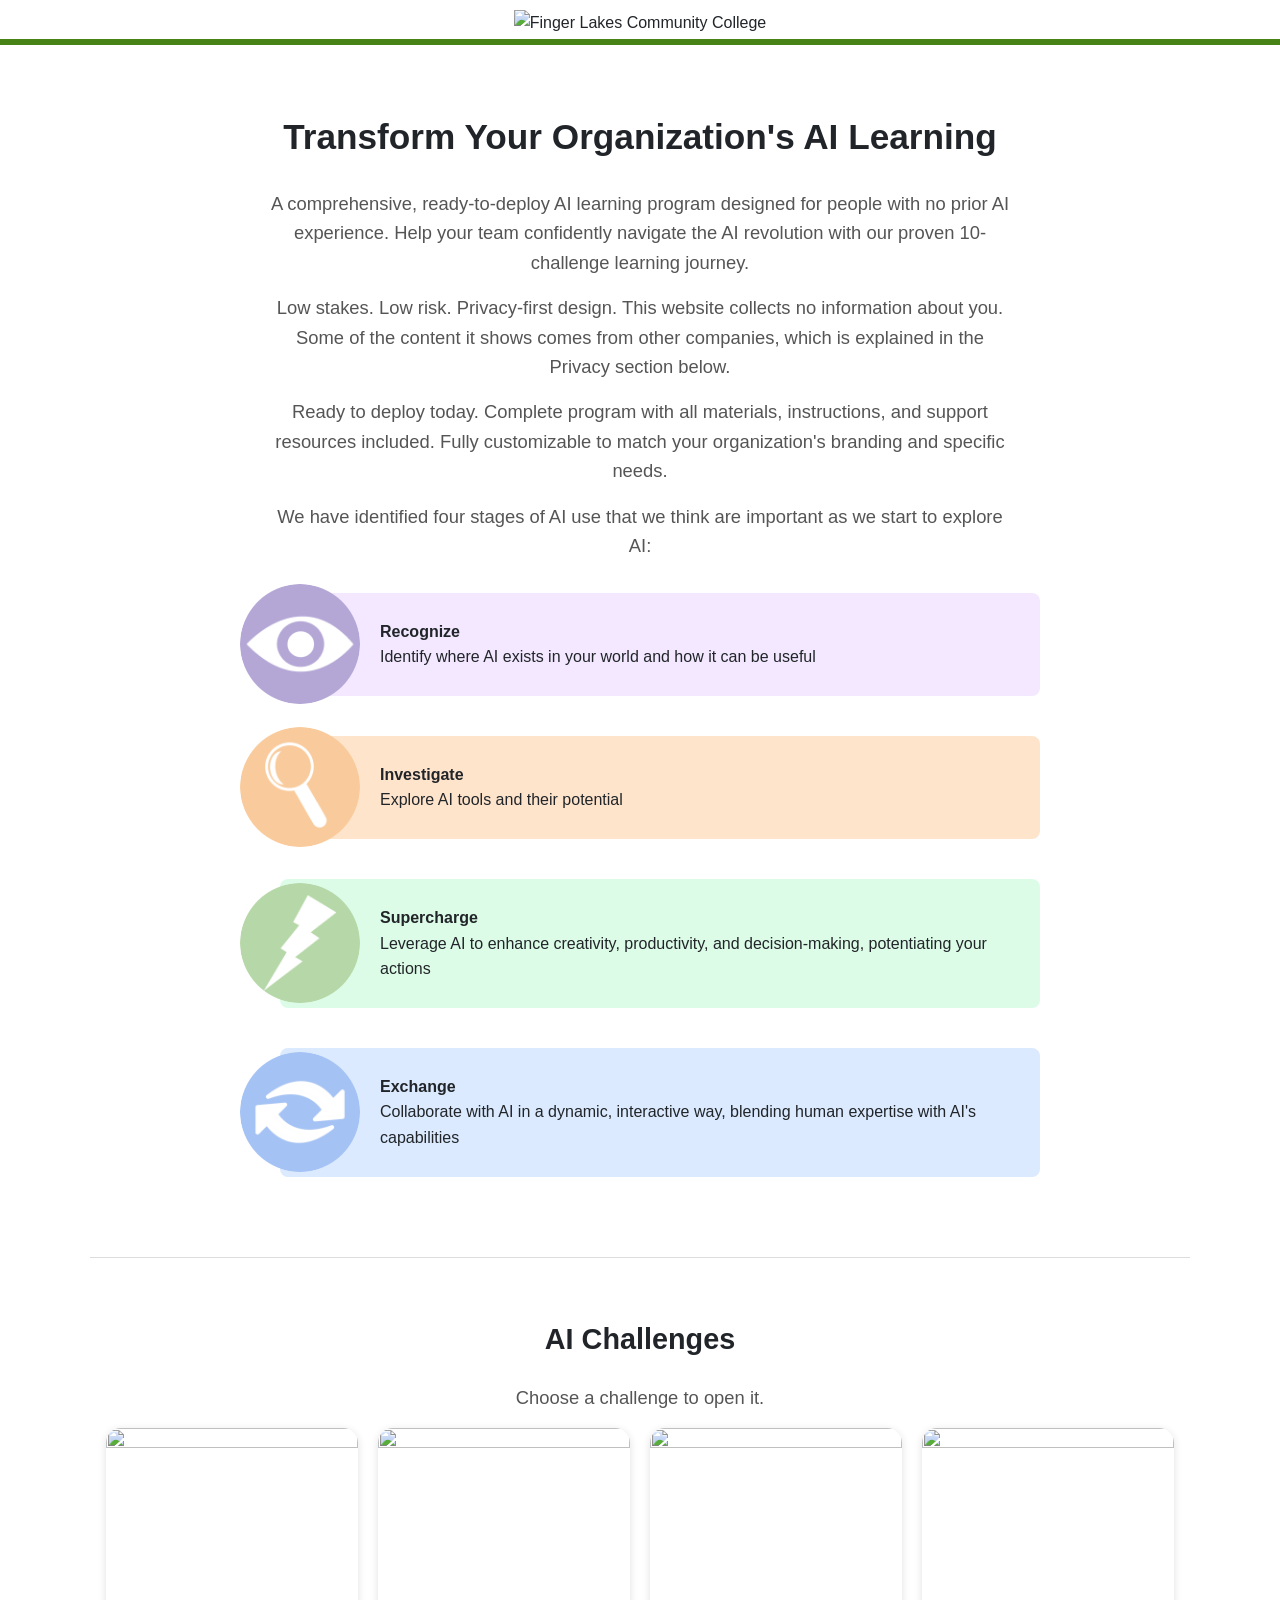
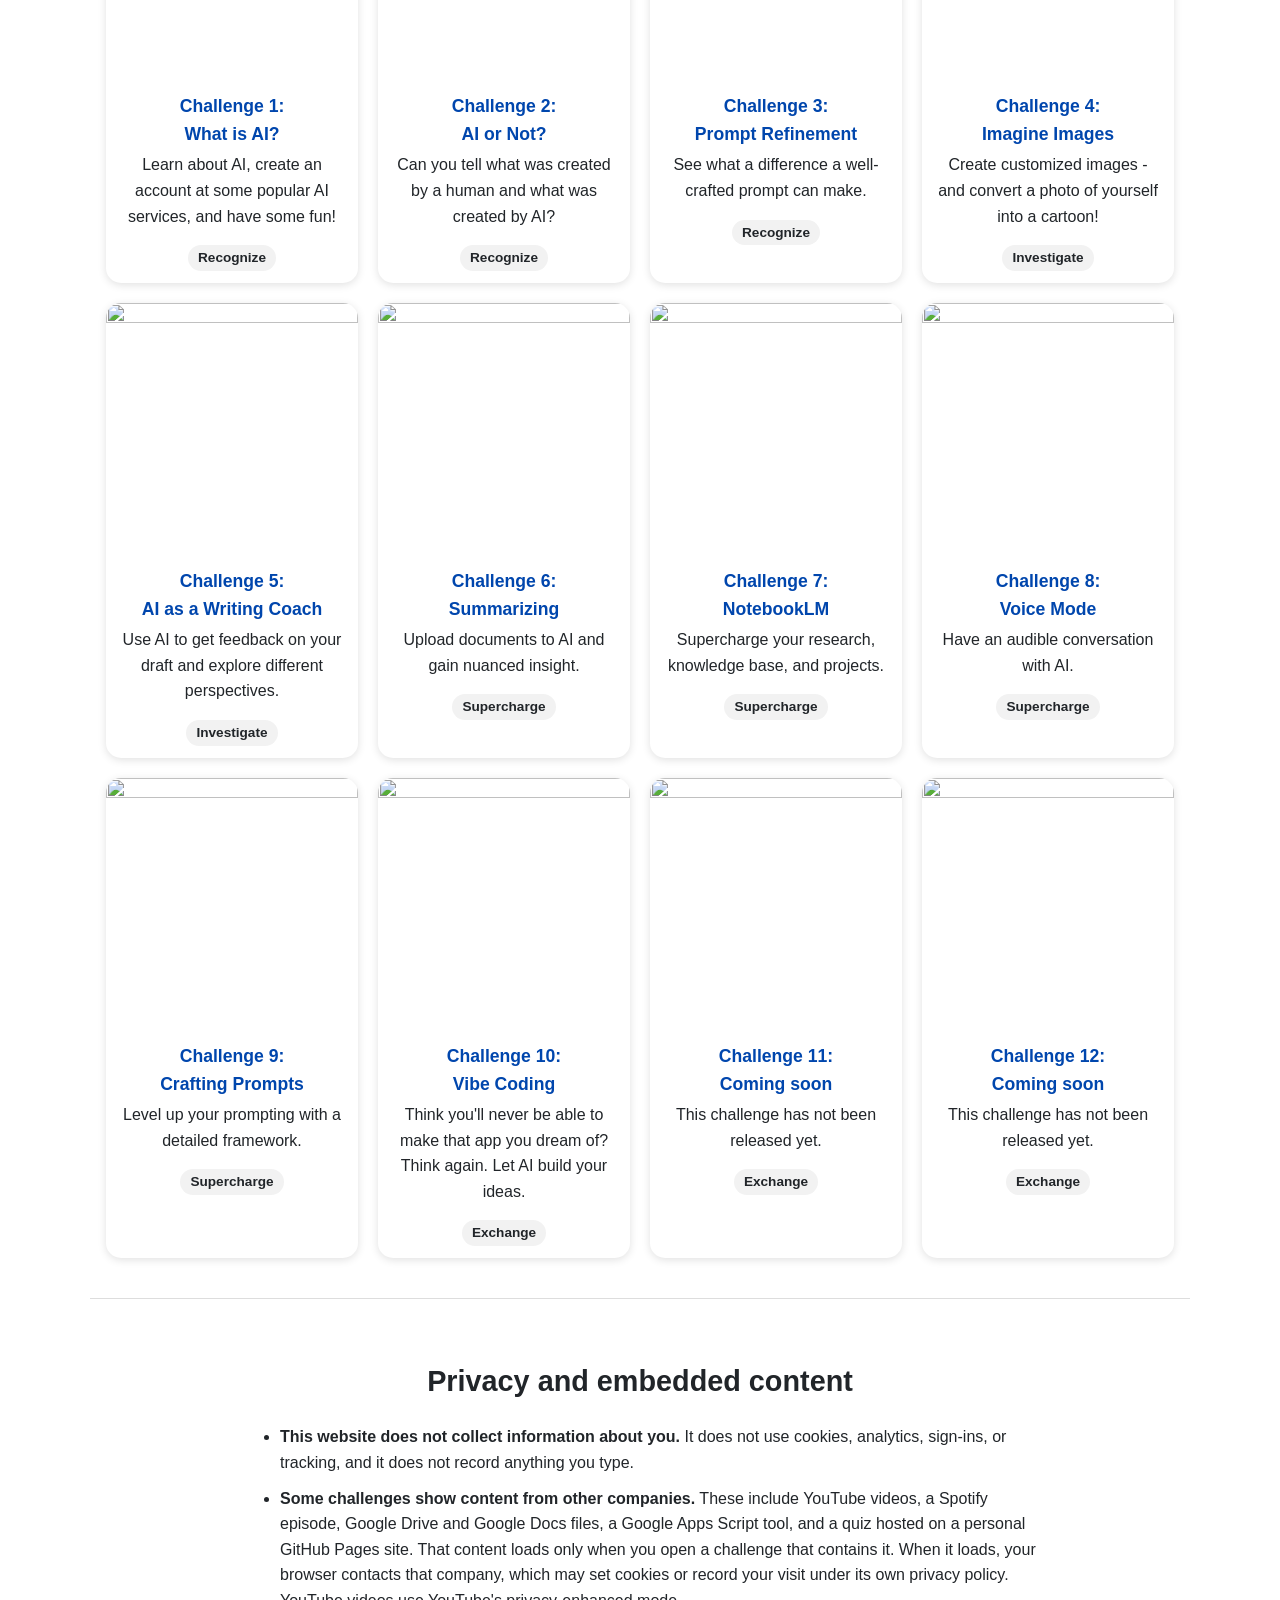
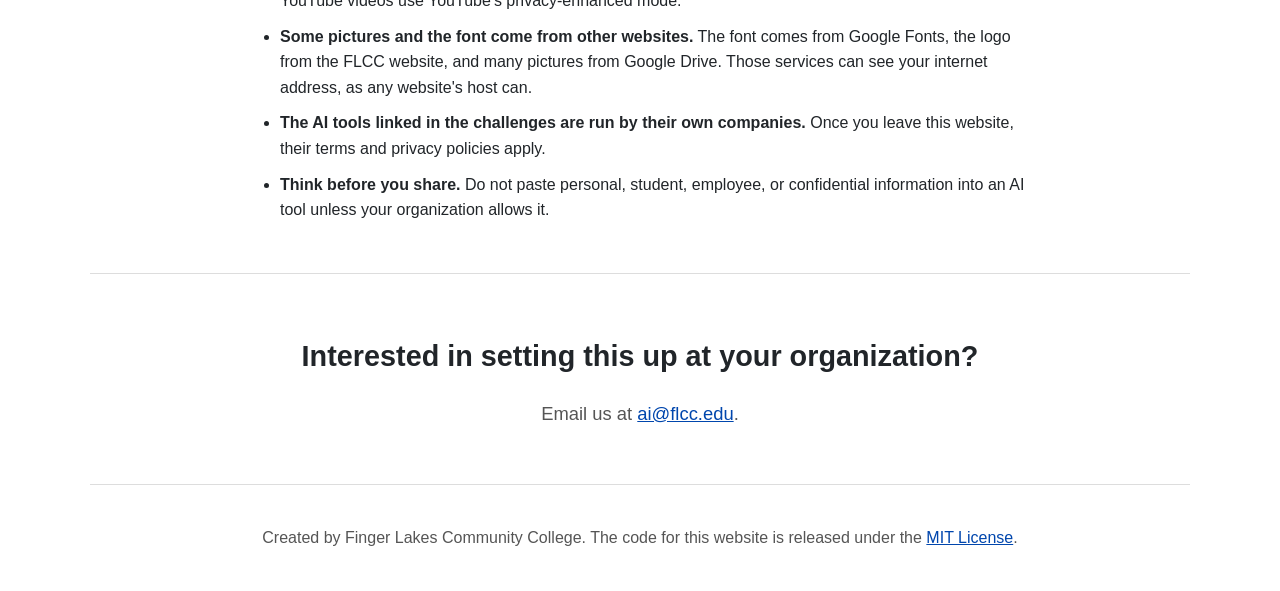
==== commit 4efcb34f: "Make the AI Challenge page easy to edit, with one block per challenge - Each challenge is now a sing" ====
--- a/ai-challenge/index.html
+++ b/ai-challenge/index.html
@@ -1,2228 +1,1476 @@
 <!DOCTYPE html>
 <!--
-  AI CHALLENGE - HOME PAGE
-
-  This single file holds the whole website:
-    - the page layout and styles (in this <head> and the <style> block)
-    - the 12 challenge cards and their pop-up windows
-    - the content of every challenge, stored in its own <template> block
-      near the bottom of the file
-
-  To change one challenge, find its <template id="challenge-NN"> block
-  and edit the HTML inside it. To swap in a completely new challenge,
-  replace everything between that template's opening and closing tags.
-
-  You can open this file by double-clicking it. No server is needed,
-  but the page does need an internet connection to load its styling.
+    AI CHALLENGE
+
+    This one file is the whole website. It is organized in this order:
+
+      1. Settings and styles (in the <head>)
+      2. The home page (header, welcome text, challenge cards, privacy, contact)
+      3. The pop-up window that shows a challenge
+      4. THE CHALLENGES - one <template> block per challenge
+      5. A short script that turns the challenges into cards and opens them
+
+    To edit a challenge, scroll to section 4 and change its block.
+    To add a challenge, copy a block and change it. To remove one, delete
+    its block. To reorder them, move the blocks. The cards and challenge
+    numbers update by themselves.
+
+    See README.md for the full guide.
 -->
 <html lang="en">
 <head>
     <meta charset="UTF-8">
     <meta name="viewport" content="width=device-width, initial-scale=1.0">
     <title>AI Challenge</title>
+    <link rel="icon" type="image/png" href="images/favicon.png">
 
     <!--
-      CONTENT SECURITY POLICY
-      This tells the browser which outside services this page is allowed
-      to load. Anything not listed here is blocked, which limits the damage
-      if something unexpected ever gets into the page.
-      If you add a new embedded video or tool, you may need to add its
-      website to the frame-src line below.
-      The script-src line allows only the one inline script at the bottom of
-      this file (identified by its fingerprint, the sha256 value). If you
-      edit that script, the fingerprint changes and the page will stop
-      working until the new fingerprint is entered here.
+        SECURITY SETTINGS (Content Security Policy)
+        This line tells the browser which outside websites the page may use.
+        Anything not listed is blocked.
+
+        - frame-src lists the sites that embedded videos and tools come from.
+          If you embed something from a new site, add that site here.
+        - script-src allows only the script at the bottom of this file. The
+          long "sha256-..." code is that script's fingerprint. If you change
+          the script, the page will stop working until you update the
+          fingerprint: open the page, press F12 to open the browser's
+          Console, and copy the new "sha256-..." value from the error shown
+          there into this line.
     -->
-    <meta http-equiv="Content-Security-Policy" content="default-src 'self'; script-src 'self' https://cdnjs.cloudflare.com 'sha256-Of6rgai8Grr1cfd0h110wzTTFH6RG7o5u+hsI7UPe2s='; style-src 'self' 'unsafe-inline' https://cdnjs.cloudflare.com https://fonts.googleapis.com https://www.aichallenges.org; font-src 'self' https://cdnjs.cloudflare.com https://fonts.gstatic.com; img-src 'self' data: https:; frame-src https://www.youtube.com https://open.spotify.com https://script.google.com https://corydave.github.io https://docs.google.com https://drive.google.com; connect-src 'self'; object-src 'none'; base-uri 'self'; form-action 'none'">
-
-    <!-- Styling: Bootstrap (layout and buttons) and Font Awesome (icons) -->
-    <link href="https://cdnjs.cloudflare.com/ajax/libs/bootstrap/5.3.2/css/bootstrap.min.css" rel="stylesheet">
-    <link rel="stylesheet" href="https://cdnjs.cloudflare.com/ajax/libs/font-awesome/6.7.2/css/all.min.css" integrity="sha512-Evv84Mr4kqVGRNSgIGL/F/aIDqQb7xQ2vcrdIwxfjThSH8CSR7PBEakCr51Ck+w+/U6swU2Im1vVX0SVk9ABhg==" crossorigin="anonymous" referrerpolicy="no-referrer" />
-
-    <!-- Fonts used across the site -->
-    <link href="https://fonts.googleapis.com/css2?family=Comfortaa:wght@300..700&family=Lato:ital,wght@0,100;0,300;0,400;0,700;0,900;1,100;1,300;1,400;1,700;1,900&family=Rubik:ital,wght@0,300..900;1,300..900&display=swap" rel="stylesheet">
-
-    <!--
-      Styling for the text inside the challenges. These stylesheets are
-      hosted by the course authors at aichallenges.org. Keep them here so
-      the challenge text looks the way it was designed to look.
-    -->
-    <link rel="stylesheet" href="https://www.aichallenges.org/md/css/bootstrap.min.css">
-    <link rel="stylesheet" href="https://www.aichallenges.org/md/css/all.min.css">
-    <link rel="stylesheet" href="https://cdnjs.cloudflare.com/ajax/libs/prism/1.28.0/themes/prism.min.css">
-    <link rel="stylesheet" href="https://www.aichallenges.org/md/css/styles.min.css">
-    <link rel="stylesheet" href="https://www.aichallenges.org/md/css/custom.css">
-
-    <link rel="icon" type="image/png" sizes="192x192" href="images/favicon.png">
+    <meta http-equiv="Content-Security-Policy" content="default-src 'self'; script-src 'sha256-5vGfNIfT2SS1TYXNcbOpevURk1YaK4qgiNO1WMCnNbc='; style-src 'self' 'unsafe-inline' https://fonts.googleapis.com; font-src https://fonts.gstatic.com; img-src 'self' data: https:; frame-src https://www.youtube-nocookie.com https://open.spotify.com https://script.google.com https://corydave.github.io https://docs.google.com https://drive.google.com; connect-src 'none'; object-src 'none'; base-uri 'none'; form-action 'none'">
+
+    <!-- The font used across the site (Comfortaa, from Google Fonts) -->
+    <link rel="stylesheet" href="https://fonts.googleapis.com/css2?family=Comfortaa:wght@300..700&display=swap">
 
     <style>
-        /* ------------------------------------------------------------
+        /* =============================================================
+           COLORS AND FONTS
+           Change a color here and it changes everywhere on the page.
+           ============================================================= */
+        :root {
+            --blue: #0046AD;          /* headings, links, buttons */
+            --dark-blue: #003380;     /* buttons when hovered */
+            --green: #478316;         /* the bar under the logo */
+            --text: #212529;          /* normal text */
+            --muted-text: #555;       /* softer text */
+            --light-gray: #f2f2f2;    /* sample prompt background */
+            --border-gray: #ddd;      /* thin lines */
+            --font: Comfortaa, Lato, Arial, sans-serif;
+        }
+
+        /* =============================================================
            GENERAL PAGE STYLES
-           ------------------------------------------------------------ */
-
-        /* Keep headings and links from hiding under the fixed green header
-           when someone jumps to them with the keyboard. */
+           ============================================================= */
+        * {
+            box-sizing: border-box;
+        }
+
+        body {
+            margin: 0;
+            font-family: var(--font);
+            color: var(--text);
+            background: #fff;
+            line-height: 1.6;
+        }
+
+        /* Stop the page behind an open pop-up from scrolling */
+        body:has(dialog[open]) {
+            overflow: hidden;
+        }
+
+        /* Keep headings from hiding under the sticky header when someone
+           jumps to them with the keyboard or the skip link */
         html {
-            scroll-padding-top: 90px;
-        }
-
-        body {
-            font-family: Comfortaa, sans-serif;
-        }
-
-        /* Fonts used for headings and body text on this page */
-        .h1-DRG,
-        .lead,
-        .section-title {
-            font-family: Comfortaa, Lato, Rubik, sans-serif;
-        }
-
-        /* Blue used for the Close buttons. This is darker than the original
-           bright blue so that white text on it meets the WCAG AA contrast
-           standard (about 6:1, where 4.5:1 is the minimum for normal text). */
-        .flcc-blue-bg {
-            background-color: #0060c0;
-            border-color: #0060c0;
-            color: #fff;
-        }
-
-        .flcc-blue-bg:hover,
-        .flcc-blue-bg:focus {
-            background-color: #004a9a;
-            border-color: #004a9a;
-            color: #fff;
-        }
-
-        /* Rounded corners on the pop-up windows */
-        .modal-content {
-            border-radius: 15px;
-        }
-
-        /* Scrollable pop-up windows: the body is scrollable, so it gets a
-           focus outline when a keyboard user tabs into it */
-        .modal-body:focus-visible {
-            outline: 3px solid #0046AD;
-            outline-offset: -3px;
-        }
-
-        /* ------------------------------------------------------------
-           HEADER BAR (fixed to the top of the page)
-           ------------------------------------------------------------ */
-        .header {
-            height: 78px;
-            background-color: #478316;
-            color: white;
-            width: 100%;
-            position: fixed;
-            top: 0;
-            z-index: 10000;
+            scroll-padding-top: 110px;
+        }
+
+        a {
+            color: var(--blue);
+        }
+
+        h1, h2 {
             text-align: center;
-        }
-
-        .header-image-container {
-            background-color: white;
-            width: 100%;
-            text-align: center;
-        }
-
-        .header-logo {
-            padding: 10px 30px 3px 30px;
-            background-color: white;
-            height: 72px;
-        }
-
-        /* Pushes page content below the fixed header */
-        .main-container {
-            padding-top: 78px;
-            width: 100%;
-        }
-
-        /* "Skip to content" link: hidden until a keyboard user tabs to it */
+            line-height: 1.3;
+        }
+
+        h1 {
+            font-size: 2.2rem;
+        }
+
+        h2 {
+            font-size: 1.8rem;
+        }
+
+        /* Thick, easy-to-see outline for whatever has keyboard focus */
+        :focus-visible {
+            outline: 3px solid var(--blue);
+            outline-offset: 3px;
+        }
+
+        /* Text that is read aloud by screen readers but not shown */
+        .visually-hidden {
+            position: absolute;
+            width: 1px;
+            height: 1px;
+            overflow: hidden;
+            clip: rect(0 0 0 0);
+            white-space: nowrap;
+        }
+
+        /* The "Skip to the challenges" link: hidden until it gets focus */
         .skip-link {
             position: absolute;
+            left: 8px;
+            top: -100px;
+            z-index: 100;
+            padding: 8px 16px;
+            background: #fff;
+            color: var(--text);
+        }
+
+        .skip-link:focus {
+            top: 8px;
+        }
+
+        /* Each section of the home page: centered with space around it */
+        .section {
+            max-width: 1100px;
+            margin: 0 auto;
+            padding: 40px 16px;
+            border-bottom: 1px solid var(--border-gray);
+        }
+
+        .lead {
+            max-width: 750px;
+            margin: 0 auto 1rem auto;
+            font-size: 1.15rem;
+            color: var(--muted-text);
+            text-align: center;
+        }
+
+        /* Respect people who turn off animations on their device */
+        @media (prefers-reduced-motion: reduce) {
+            * {
+                transition: none !important;
+            }
+        }
+
+        /* =============================================================
+           HEADER (logo and green bar, stays at the top)
+           ============================================================= */
+        .site-header {
+            position: sticky;
             top: 0;
-            left: 0;
-            z-index: 10001;
-            padding: 0.5rem 1rem;
+            z-index: 10;
             background: #fff;
-            color: #000;
-        }
-
-        /* ------------------------------------------------------------
-           FOUR STAGES (Recognize, Investigate, Supercharge, Exchange)
-           ------------------------------------------------------------ */
-        .stages-container {
-            display: flex;
-            flex-direction: column;
-            gap: 20px;
-            width: 800px;
-            max-width: 100%;
-            margin-left: auto;
-            margin-right: auto;
+            border-bottom: 6px solid var(--green);
+            text-align: center;
+        }
+
+        .site-header img {
+            height: 72px;
+            padding: 10px 16px 3px 16px;
+        }
+
+        /* =============================================================
+           THE FOUR STAGES (Recognize, Investigate, Supercharge, Exchange)
+           ============================================================= */
+        .stages {
+            list-style: none;
+            max-width: 800px;
+            margin: 2rem auto 0 auto;
+            padding: 0 0 0 40px;
         }
 
         .stage {
+            position: relative;
             display: flex;
             align-items: center;
-            gap: 20px;
-            padding: 10px 20px;
+            min-height: 100px;
+            margin-bottom: 40px;
+            padding: 10px 20px 10px 100px;
             border-radius: 8px;
-            position: relative;
-            min-height: 100px;
-            margin-bottom: 20px;
-        }
-
-        /* Each stage's icon sits partly outside its colored box */
-        .stage-icon {
+        }
+
+        .stage img {
+            position: absolute;
+            left: -40px;
             width: 120px;
             height: 120px;
-            flex-shrink: 0;
-            position: absolute;
-            left: -40px;
             border-radius: 50%;
         }
 
-        .stage-content {
-            flex-grow: 1;
-            display: flex;
-            flex-direction: column;
-            justify-content: center;
-            padding-left: 60px;
-        }
-
-        .stage-title {
-            font-weight: bold;
-            margin: 0 0 4px 0;
-            font-family: Comfortaa, Lato, Rubik, sans-serif;
-        }
-
-        .stage-description {
+        .stage strong {
+            display: block;
+        }
+
+        .stage-recognize   { background: #F3E8FF; }
+        .stage-investigate { background: #FFE4CC; }
+        .stage-supercharge { background: #DCFCE7; }
+        .stage-exchange    { background: #DBEAFE; }
+
+        /* On phones, put each icon above its text */
+        @media (max-width: 600px) {
+            .stages {
+                padding-left: 0;
+                margin-top: 4rem;
+            }
+
+            .stage {
+                flex-direction: column;
+                padding: 70px 16px 16px 16px;
+                text-align: center;
+            }
+
+            .stage img {
+                left: 50%;
+                top: -50px;
+                transform: translateX(-50%);
+            }
+        }
+
+        /* =============================================================
+           CHALLENGE CARDS
+           ============================================================= */
+        .challenge-list {
+            list-style: none;
             margin: 0;
-            line-height: 1.5;
-            font-family: Comfortaa, Lato, Rubik, sans-serif;
-        }
-
-        /* Stage background colors */
-        .recognize    { background-color: #F3E8FF; }
-        .investigate  { background-color: #FFE4CC; }
-        .supercharge  { background-color: #DCFCE7; }
-        .exchange     { background-color: #DBEAFE; }
-
-        /* ------------------------------------------------------------
-           CHALLENGE CARDS
-           ------------------------------------------------------------ */
-
-        /* The grid of cards: 1 column on phones, more on wider screens */
-        .challenge-grid {
+            padding: 0;
             display: grid;
-            grid-template-columns: repeat(1, 1fr);
+            grid-template-columns: repeat(auto-fill, minmax(230px, 1fr));
             gap: 20px;
-            width: 100%;
-        }
-
-        @media (min-width: 576px) {
-            .challenge-grid { grid-template-columns: repeat(2, 1fr); }
-        }
-
-        @media (min-width: 768px) {
-            .challenge-grid { grid-template-columns: repeat(3, 1fr); }
-        }
-
-        @media (min-width: 992px) {
-            .challenge-grid { grid-template-columns: repeat(4, 1fr); }
         }
 
         .challenge-card {
-            height: 100%;
+            position: relative;      /* lets the whole card be clickable */
             border-radius: 15px;
-            border: none;
+            background: #fff;
+            box-shadow: 0 2px 8px rgba(0, 0, 0, 0.12);
+            text-align: center;
+            overflow: hidden;
             transition: transform 0.2s, box-shadow 0.2s;
         }
 
-        /* Lift the card slightly when the mouse is over it */
+        /* Lift the card a little when the mouse is over it */
         .challenge-card:hover {
             transform: translateY(-5px);
-            box-shadow: 0 8px 15px rgba(0, 0, 0, 0.1);
-        }
-
-        /* Outline the whole card when keyboard focus is on its button */
+            box-shadow: 0 8px 15px rgba(0, 0, 0, 0.15);
+        }
+
+        /* Outline the whole card when its button has keyboard focus */
         .challenge-card:focus-within {
-            box-shadow: 0 0 0 3px #0046AD;
-        }
-
-        /* The card title is a real button. "stretched-link" (Bootstrap) makes
-           the whole card clickable, so mouse users can click anywhere on it. */
-        .challenge-open {
-            color: #0046AD;
+            outline: 3px solid var(--blue);
+            outline-offset: 3px;
+        }
+
+        .challenge-card img {
+            display: block;
+            width: 100%;
+            height: auto;
+            aspect-ratio: 1 / 1;
+            object-fit: cover;
+        }
+
+        .challenge-card h3 {
+            margin: 12px 12px 4px 12px;
+            font-size: 1.1rem;
+        }
+
+        /* The card's title is a real button so it works with the keyboard */
+        .challenge-button {
+            border: 0;
+            background: none;
+            padding: 0;
+            font: inherit;
             font-weight: bold;
-            text-decoration: none;
-            padding: 0;
-        }
-
-        .challenge-open:hover {
-            text-decoration: underline;
-        }
-
-        .challenge-open:focus-visible {
-            outline: 3px solid #0046AD;
-            outline-offset: 4px;
-        }
-
-        /* Some pictures on the cards are wider than a phone screen */
-        .challenge-card img {
-            border-radius: 15px 15px 0 0;
-        }
-
-        /* ------------------------------------------------------------
-           PRIVACY AND EMBEDDED CONTENT SECTION
-           ------------------------------------------------------------ */
+            color: var(--blue);
+            cursor: pointer;
+        }
+
+        /* Stretch the button's click area over the whole card */
+        .challenge-button::after {
+            content: "";
+            position: absolute;
+            inset: 0;
+        }
+
+        /* The card already shows a focus outline, so the button does not need one */
+        .challenge-button:focus-visible {
+            outline: none;
+        }
+
+        .challenge-button span {
+            display: block;
+        }
+
+        .challenge-card p {
+            margin: 4px 16px 12px 16px;
+        }
+
+        .stage-badge {
+            display: inline-block;
+            padding: 2px 10px;
+            border-radius: 999px;
+            background: var(--light-gray);
+            font-size: 0.85rem;
+            font-weight: bold;
+        }
+
+        /* =============================================================
+           PRIVACY AND CONTACT SECTIONS
+           ============================================================= */
         .privacy-list {
             max-width: 800px;
             margin: 0 auto;
-            line-height: 1.6;
         }
 
         .privacy-list li {
             margin-bottom: 10px;
         }
 
-        /* ------------------------------------------------------------
-           INSIDE THE CHALLENGE POP-UPS
-           These rules keep the challenge content from being wider than
-           a phone screen.
-           ------------------------------------------------------------ */
-        .modal-body img,
-        .modal-body iframe {
+        .site-footer {
+            padding: 24px 16px;
+            text-align: center;
+            color: var(--muted-text);
+        }
+
+        /* =============================================================
+           THE POP-UP WINDOW
+           ============================================================= */
+        .challenge-dialog {
+            width: min(900px, 100% - 32px);
+            max-height: calc(100% - 32px);
+            padding: 0;
+            border: 0;
+            border-radius: 15px;
+            color: var(--text);
+        }
+
+        /* Lay the open pop-up out as header, scrolling body, footer */
+        .challenge-dialog[open] {
+            display: flex;
+            flex-direction: column;
+        }
+
+        /* The dimmed page behind the pop-up */
+        .challenge-dialog::backdrop {
+            background: rgba(0, 0, 0, 0.5);
+        }
+
+        .dialog-header {
+            position: relative;
+            padding: 16px 56px;
+            border-bottom: 1px solid var(--border-gray);
+        }
+
+        /* The challenge title: blue text on white */
+        .dialog-header h2 {
+            margin: 0;
+            color: var(--blue);
+        }
+
+        .close-x {
+            position: absolute;
+            top: 12px;
+            right: 12px;
+            width: 40px;
+            height: 40px;
+            border: 0;
+            border-radius: 50%;
+            background: none;
+            font-size: 1.8rem;
+            line-height: 1;
+            color: var(--text);
+            cursor: pointer;
+        }
+
+        .close-x:hover {
+            background: var(--light-gray);
+        }
+
+        .dialog-body {
+            flex: 1 1 auto;
+            min-height: 0;               /* lets the body scroll inside the pop-up */
+            overflow-y: auto;
+            padding: 8px 32px 24px 32px;
+        }
+
+        .dialog-footer {
+            padding: 12px 16px;
+            border-top: 1px solid var(--border-gray);
+            text-align: right;
+        }
+
+        .close-button {
+            padding: 8px 20px;
+            border: 0;
+            border-radius: 8px;
+            background: var(--blue);
+            color: #fff;
+            font: inherit;
+            cursor: pointer;
+        }
+
+        .close-button:hover {
+            background: var(--dark-blue);
+        }
+
+        @media (max-width: 600px) {
+            .dialog-header {
+                padding: 12px 48px 12px 16px;
+            }
+
+            .dialog-header h2 {
+                font-size: 1.4rem;
+                text-align: left;
+            }
+
+            .dialog-body {
+                padding: 8px 16px 16px 16px;
+            }
+        }
+
+        /* =============================================================
+           INSIDE A CHALLENGE
+           These are the only special styles challenge content uses.
+           ============================================================= */
+        .dialog-body h3 {
+            margin: 2rem 0 0.5rem 0;
+            font-size: 1.5rem;
+            color: var(--blue);
+            text-align: center;
+        }
+
+        .dialog-body h4 {
+            margin: 1.5rem 0 0.5rem 0;
+            font-size: 1.2rem;
+        }
+
+        /* Pictures: centered, never wider than the pop-up */
+        .dialog-body img {
+            display: block;
             max-width: 100%;
-        }
-
-        /* Sample prompts are shown in code blocks. Let long lines wrap so
-           nothing needs to be scrolled sideways (this also helps phones). */
-        .modal-body pre {
-            white-space: pre-wrap;
+            height: auto;
+            margin: 1rem auto;
+            border-radius: 15px;
+        }
+
+        /* A picture with a caption underneath */
+        .dialog-body figure {
+            margin: 1rem 0;
+            text-align: center;
+        }
+
+        .dialog-body figcaption {
+            font-size: 0.9rem;
+            font-style: italic;
+        }
+
+        /* <div class="video">: a centered, 16:9 video */
+        .video {
+            max-width: 640px;
+            margin: 1.5rem auto 0.5rem auto;
+            aspect-ratio: 16 / 9;
+        }
+
+        .video iframe {
+            width: 100%;
+            height: 100%;
+            border: 0;
+            border-radius: 15px;
+        }
+
+        /* The "Watch on YouTube" link added under each video */
+        .video-link {
+            margin-top: 0;
+            text-align: center;
+            font-size: 0.9rem;
+        }
+
+        /* <div class="embed">: an embedded tool, full width, height set on the iframe */
+        .embed {
+            margin: 1.5rem 0;
+        }
+
+        .embed iframe {
+            display: block;
+            width: 100%;
+            border: 0;
+            border-radius: 15px;
+        }
+
+        /* <pre class="prompt">: a sample prompt to copy into an AI tool */
+        .prompt {
+            margin: 1rem 0;
+            padding: 12px 16px;
+            border-left: 6px solid var(--blue);
+            border-radius: 8px;
+            background: var(--light-gray);
+            font-family: "Courier New", monospace;
+            font-size: 0.95rem;
+            white-space: pre-wrap;        /* long lines wrap instead of scrolling */
             overflow-wrap: anywhere;
         }
 
-        /* Modal pop-ups scroll inside themselves on small or short screens */
-        .modal-dialog-scrollable {
-            max-height: 90vh;
-        }
-
-        /* ------------------------------------------------------------
-           OTHER SMALL RULES
-           ------------------------------------------------------------ */
-
-        /* Keep the card and text colors readable on the white background */
-        .lead.text-muted {
-            color: #5c636a !important;
-        }
-
-        /* Respect people who turn off animations in their device settings */
-        @media (prefers-reduced-motion: reduce) {
-            *,
-            *::before,
-            *::after {
-                transition: none !important;
-                animation: none !important;
-                scroll-behavior: auto !important;
-            }
-        }
-
-        /* Phones: stack each stage's icon above its text and center it */
-        @media (max-width: 600px) {
-            .header-logo {
-                padding-left: 15px;
-                padding-right: 15px;
-            }
-
-            .stage {
-                flex-direction: column;
-                text-align: center;
-                padding-top: 70px;
-            }
-
-            .stage-icon {
-                position: absolute;
-                top: -40px;
-                left: 50%;
-                transform: translateX(-50%);
-            }
-
-            .stage-content {
-                padding-left: 0;
-            }
-        }
-    </style>
-
-    <!-- The styles that the challenge text expects (headings, colored boxes,
-         and so on). These come from the original challenge files. -->
-        <style>
-        /* Challenge text styles (scoped to the pop-up windows) */
-        .modal-body code {
-    background-color: #f5f2f0;
-    color: #000;
-    border-radius: .25em;
-    padding: 0 .25em 0 .25em; }
-        .modal-body .h1, .modal-body .h2, .modal-body .h3, .modal-body .h4, .modal-body .h5, .modal-body .h6, .modal-body h1, .modal-body h2, .modal-body h3, .modal-body h4, .modal-body h5, .modal-body h6 {
-    text-align: center; }
-        .modal-body .h2, .modal-body h2 {
-    color: #0046AD; }
-        .modal-body .accentColor .h2, .modal-body .accentColor h2 {
-    color: #f7f7f7; }
-        .modal-body .accentDark .h2, .modal-body .accentDark h2 {
-    color: #e9e9e9; }
-        .modal-body .two-col-panels .card .card-body h2 {
-    color: #0046AD;
-    margin-top: 0px; }
-        .modal-body .accentOutline {
-    border-width: 3px;
-    border-style: solid;
-    border-radius: .25em;
-    border-color: #0046AD; }
-        .modal-body .accentColor {
-    background-color: #0046AD;
-    color: #f7f7f7; }
-        .modal-body .accentColor h1, .modal-body .accentColor h2, .modal-body .accentColor h3, .modal-body .accentColor h4, .modal-body .accentColor h5, .modal-body .accentColor h6 {
-    color: #f7f7f7; }
-        .modal-body .accentColor a {
-    color: #cef;
-    border-color: #cef;
-    font-weight: bold;
-    border-bottom-width: 2px; }
-        .modal-body .jumbotron {
-    background-color: #0046AD;
-    color: #f7f7f7; }
-        .modal-body .jumbotron a {
-    color: #f7f7f7;
-    border-color: #cef; }
-        .modal-body .accentDark {
-    background-color: #555;
-    color: #e9e9e9; }
-        .modal-body .accentDark h1, .modal-body .accentDark h2, .modal-body .accentDark h3, .modal-body .accentDark h4, .modal-body .accentDark h5, .modal-body .accentDark h6 {
-    color: #e9e9e9; }
-        .modal-body .accentDark a {
-    color: lightblue;
-    border-color: lightblue; }
-        .modal-body .accentLite {
-    background-color: #e3e9f1;
-    color: black; }
-        .modal-body .accentLite h1, .modal-body .accentLite .h1, .modal-body .accentLite h3, .modal-body .accentLite .h3, .modal-body .accentLite h4, .modal-body .accentLite .h4, .modal-body .accentLite h5, .modal-body .accentLite .h5, .modal-body .accentLite h6, .modal-body .accentLite .h6 {
-    color: black; }
-        .modal-body .accentLite h2, .modal-body .accentLite .h2 {
-    color: #0046AD; }
-        .modal-body .card-graphic {
-    border-color: #0046AD; }
-        .modal-body .card-graphic .card-body .card-icon .fa, .modal-body .card-graphic .card-body .card-icon .fas, .modal-body .card-graphic .card-body .card-icon .fab {
-    font-size: 3.125rem;
-    min-width: 5.313rem;
-    text-align: center;
-    color: #0046AD; }
-        .modal-body ol.large-number li:before {
-    color: #0046AD; }
-        .modal-body ol.box-number li:before, .modal-body ol.box-alpha li:before {
-    background-color: #0046AD;
-    color: #f7f7f7; }
-        .modal-body .table-responsive td, .modal-body .table-responsive tr, .modal-body .table-responsive caption {
-    background-color: #fff; }
-        .modal-body .col, .modal-body .col-1, .modal-body .col-10, .modal-body .col-11, .modal-body .col-12, .modal-body .col-2, .modal-body .col-3, .modal-body .col-4, .modal-body .col-5, .modal-body .col-6, .modal-body .col-7, .modal-body .col-8, .modal-body .col-9, .modal-body .col-auto, .modal-body .col-lg, .modal-body .col-lg-1, .modal-body .col-lg-10, .modal-body .col-lg-11, .modal-body .col-lg-12, .modal-body .col-lg-2, .modal-body .col-lg-3, .modal-body .col-lg-4, .modal-body .col-lg-5, .modal-body .col-lg-6, .modal-body .col-lg-7, .modal-body .col-lg-8, .modal-body .col-lg-9, .modal-body .col-lg-auto, .modal-body .col-md, .modal-body .col-md-1, .modal-body .col-md-10, .modal-body .col-md-11, .modal-body .col-md-12, .modal-body .col-md-2, .modal-body .col-md-3, .modal-body .col-md-4, .modal-body .col-md-5, .modal-body .col-md-6, .modal-body .col-md-7, .modal-body .col-md-8, .modal-body .col-md-9, .modal-body .col-md-auto, .modal-body .col-sm, .modal-body .col-sm-1, .modal-body .col-sm-10, .modal-body .col-sm-11, .modal-body .col-sm-12, .modal-body .col-sm-2, .modal-body .col-sm-3, .modal-body .col-sm-4, .modal-body .col-sm-5, .modal-body .col-sm-6, .modal-body .col-sm-7, .modal-body .col-sm-8, .modal-body .col-sm-9, .modal-body .col-sm-auto, .modal-body .col-xl, .modal-body .col-xl-1, .modal-body .col-xl-10, .modal-body .col-xl-11, .modal-body .col-xl-12, .modal-body .col-xl-2, .modal-body .col-xl-3, .modal-body .col-xl-4, .modal-body .col-xl-5, .modal-body .col-xl-6, .modal-body .col-xl-7, .modal-body .col-xl-8, .modal-body .col-xl-9, .modal-body .col-xl-auto {
-    padding-left: 1px;
-    padding-right: 1px; }
+        /* <div class="callout">: a highlighted box */
+        .callout {
+            margin: 1.5rem 0;
+            padding: 4px 16px;
+            border: 3px solid var(--blue);
+            border-radius: 8px;
+        }
     </style>
 </head>
 
 <body>
-    <a class="skip-link visually-hidden-focusable" href="#main">Skip to the challenges</a>
-
-    <!-- Header bar with the college logo -->
-    <header class="header">
-        <div class="header-image-container">
-            <img class="header-logo" src="https://pxl-flccedu.terminalfour.net/prod01/flcc-cdn-pxl/media/flccedu/content-assets/images/branding/logos/finger-lakes-color.svg" alt="Finger Lakes Community College">
-        </div>
+    <!-- =================================================================
+         THE HOME PAGE
+         ================================================================= -->
+    <a class="skip-link" href="#challenges">Skip to the challenges</a>
+
+    <header class="site-header">
+        <img src="https://pxl-flccedu.terminalfour.net/prod01/flcc-cdn-pxl/media/flccedu/content-assets/images/branding/logos/finger-lakes-color.svg" alt="Finger Lakes Community College">
     </header>
 
-    <main class="main-container" id="main">
-
-        <!-- Welcome section: what the program is and the four stages -->
-        <section class="py-5 text-center container">
-            <div class="row py-lg-5">
-                <div class="col-lg-8 col-md-10 mx-auto">
-
-                    <h1 class="h1-DRG">Transform Your Organization's AI Learning</h1>
-                    <p class="lead text-muted">
-                        A comprehensive, ready-to-deploy AI learning program designed for people with no prior AI experience. Help your team confidently navigate the AI revolution with our proven 10-challenge learning journey.
-                        <br /><br />
-                        Low stakes. Low risk. Privacy-first design. This website collects no information about you. Some of the content it embeds comes from other companies, and that content is explained in the Privacy section below.
-                        <br /><br />
-                        Ready to deploy today. Complete program with all materials, instructions, and support resources included. Fully customizable to match your organization's branding and specific needs.
-                    </p>
-                    <p class="lead text-muted">We have identified four stages of AI use that we think are important as we start to explore AI:</p>
-                    <br /><br />
-
-                    <div class="stages-container">
-                        <div class="stage recognize">
-                            <img src="images/rise.png" alt="" class="stage-icon">
-                            <div class="stage-content">
-                                <p class="stage-title">Recognize:</p>
-                                <p class="stage-description">Identify where AI exists in your world and how it can be useful</p>
-                            </div>
-                        </div>
-
-                        <div class="stage investigate">
-                            <img src="images/investigate.png" alt="" class="stage-icon">
-                            <div class="stage-content">
-                                <p class="stage-title">Investigate:</p>
-                                <p class="stage-description">Explore AI tools and their potential</p>
-                            </div>
-                        </div>
-
-                        <div class="stage supercharge">
-                            <img src="images/supercharge.png" alt="" class="stage-icon">
-                            <div class="stage-content">
-                                <p class="stage-title">Supercharge:</p>
-                                <p class="stage-description">Leverage AI to enhance creativity, productivity, and decision-making potentiating your actions</p>
-                            </div>
-                        </div>
-
-                        <div class="stage exchange">
-                            <img src="images/exchange.png" alt="" class="stage-icon">
-                            <div class="stage-content">
-                                <p class="stage-title">Exchange:</p>
-                                <p class="stage-description">Collaborate with AI in a dynamic, interactive way, blending human expertise with AI's capabilities</p>
-                            </div>
-                        </div>
-                    </div>
-
-                </div>
-            </div>
+    <main>
+        <!-- Welcome -->
+        <section class="section">
+            <h1>Transform Your Organization's AI Learning</h1>
+            <p class="lead">A comprehensive, ready-to-deploy AI learning program designed for people with no prior AI experience. Help your team confidently navigate the AI revolution with our proven 10-challenge learning journey.</p>
+            <p class="lead">Low stakes. Low risk. Privacy-first design. This website collects no information about you. Some of the content it shows comes from other companies, which is explained in the Privacy section below.</p>
+            <p class="lead">Ready to deploy today. Complete program with all materials, instructions, and support resources included. Fully customizable to match your organization's branding and specific needs.</p>
+            <p class="lead">We have identified four stages of AI use that we think are important as we start to explore AI:</p>
+
+            <ul class="stages">
+                <li class="stage stage-recognize">
+                    <img src="images/rise.png" alt="">
+                    <p><strong>Recognize</strong> Identify where AI exists in your world and how it can be useful</p>
+                </li>
+                <li class="stage stage-investigate">
+                    <img src="images/investigate.png" alt="">
+                    <p><strong>Investigate</strong> Explore AI tools and their potential</p>
+                </li>
+                <li class="stage stage-supercharge">
+                    <img src="images/supercharge.png" alt="">
+                    <p><strong>Supercharge</strong> Leverage AI to enhance creativity, productivity, and decision-making, potentiating your actions</p>
+                </li>
+                <li class="stage stage-exchange">
+                    <img src="images/exchange.png" alt="">
+                    <p><strong>Exchange</strong> Collaborate with AI in a dynamic, interactive way, blending human expertise with AI's capabilities</p>
+                </li>
+            </ul>
         </section>
 
-        <!-- Challenge cards. Each card's title is a button that opens the
-             matching pop-up. Generated from the challenge files; see the
-             "CHALLENGE_CARDS" marker below. -->
-        <hr />
-        <section class="py-5" aria-labelledby="challenges-heading">
-            <div class="container">
-                <h2 class="text-center mb-3 h1-DRG" id="challenges-heading">AI Challenges</h2>
-                <p class="lead text-muted text-center">Choose a challenge to open it.</p>
-
-                <div class="challenge-grid">
-                    <div class="challenge-item">
-                        <article class="card challenge-card">
-                            <img src="https://docs.google.com/drawings/d/e/2PACX-1vRUltIv1LF2MWJx_oHqVfcFdaYcSrMBXdt2YySpV4Cq6zu8mk9J9YvEqfaLr9Nsckkypr_EKuuHcVLz/pub?w=500&h=500" alt="" class="card-img-top">
-                            <div class="card-body text-center">
-                                <h3 class="card-title h5"><button type="button" class="btn btn-link challenge-open stretched-link" data-bs-toggle="modal" data-bs-target="#challenge01Modal">Challenge 1:<br />What <em>is</em> AI?</button></h3>
-                                <p class="card-text">Learn about AI, create an account at some popular AI services, and have some fun!</p>
-                                <span class="badge rounded-pill bg-light text-dark">recognize</span>
-                            </div>
-                        </article>
-                    </div>
-
-                    <div class="challenge-item">
-                        <article class="card challenge-card">
-                            <img src="https://docs.google.com/drawings/d/e/2PACX-1vSy1xyG-qAuefOnjfBad5i8rKeLlyDrRzHkh5R8MEN3iR7drkByRekZNaze4V9p-PC6TAb76zwH0je_/pub?w=500&h=500" alt="" class="card-img-top">
-                            <div class="card-body text-center">
-                                <h3 class="card-title h5"><button type="button" class="btn btn-link challenge-open stretched-link" data-bs-toggle="modal" data-bs-target="#challenge02Modal">Challenge 2:<br />AI or Not?</button></h3>
-                                <p class="card-text">Can you tell what was created by a human and what was created by AI?</p>
-                                <span class="badge rounded-pill bg-light text-dark">recognize</span>
-                            </div>
-                        </article>
-                    </div>
-
-                    <div class="challenge-item">
-                        <article class="card challenge-card">
-                            <img src="https://docs.google.com/drawings/d/e/2PACX-1vRqMqL-pNwFOniQXy37W9scrhkfhXCjo3IQl10bZxu2L25e7Bi20u3H-rQxCbP0S9X1tpmdZz7aDrkr/pub?w=500&h=500" alt="" class="card-img-top">
-                            <div class="card-body text-center">
-                                <h3 class="card-title h5"><button type="button" class="btn btn-link challenge-open stretched-link" data-bs-toggle="modal" data-bs-target="#challenge03Modal">Challenge 3:<br />Prompt Refinement</button></h3>
-                                <p class="card-text">See what a difference a well-crafted prompt can make.</p>
-                                <span class="badge rounded-pill bg-light text-dark">recognize</span>
-                            </div>
-                        </article>
-                    </div>
-
-                    <div class="challenge-item">
-                        <article class="card challenge-card">
-                            <img src="https://docs.google.com/drawings/d/e/2PACX-1vTTNkOPhqZwEkSmrxyE59djl4qtJk8_qPis9E29PclMgbGSzGjMtq1tZTqNW3WavrARgPMxa7CIzb-0/pub?w=500&h=500" alt="" class="card-img-top">
-                            <div class="card-body text-center">
-                                <h3 class="card-title h5"><button type="button" class="btn btn-link challenge-open stretched-link" data-bs-toggle="modal" data-bs-target="#challenge04Modal">Challenge 4:<br />Imagine Images</button></h3>
-                                <p class="card-text">Create customized images - and convert a photo of yourself into a cartoon!</p>
-                                <span class="badge rounded-pill bg-light text-dark">investigate</span>
-                            </div>
-                        </article>
-                    </div>
-
-                    <div class="challenge-item">
-                        <article class="card challenge-card">
-                            <img src="https://docs.google.com/drawings/d/e/2PACX-1vQwF3TgsAwv6jXe8w5m1uERh0pSSsIzCIhJh1mfddfOnGexoPrDzsZfxihf1rZSPfy_nTGTZoxzUg1y/pub?w=500&h=500" alt="" class="card-img-top">
-                            <div class="card-body text-center">
-                                <h3 class="card-title h5"><button type="button" class="btn btn-link challenge-open stretched-link" data-bs-toggle="modal" data-bs-target="#challenge05Modal">Challenge 5:<br />AI as a Writing Coach</button></h3>
-                                <p class="card-text">Use AI to get feedback on your draft and explore different perspectives.</p>
-                                <span class="badge rounded-pill bg-light text-dark">investigate</span>
-                            </div>
-                        </article>
-                    </div>
-
-                    <div class="challenge-item">
-                        <article class="card challenge-card">
-                            <img src="https://docs.google.com/drawings/d/e/2PACX-1vQTdgLakRoba9Yqvk_WhQeQ98pM91Yd6_oEqtCQxoR-y1NS9RguU8x2Uy-gxg8S2H7f_H87acoqTubc/pub?w=500&h=500" alt="" class="card-img-top">
-                            <div class="card-body text-center">
-                                <h3 class="card-title h5"><button type="button" class="btn btn-link challenge-open stretched-link" data-bs-toggle="modal" data-bs-target="#challenge06Modal">Challenge 6:<br />Summarizing</button></h3>
-                                <p class="card-text">Upload documents to AI and gain nuanced insight.</p>
-                                <span class="badge rounded-pill bg-light text-dark">supercharge</span>
-                            </div>
-                        </article>
-                    </div>
-
-                    <div class="challenge-item">
-                        <article class="card challenge-card">
-                            <img src="https://docs.google.com/drawings/d/e/2PACX-1vTvNvHz75V6bbGm5iwt68dHnxrcEQ21gaGy1pnqZQ0fqI27ZJ8QEfklKQbu4rv4XygnY-3G5ZKzMBVd/pub?w=500&h=500" alt="" class="card-img-top">
-                            <div class="card-body text-center">
-                                <h3 class="card-title h5"><button type="button" class="btn btn-link challenge-open stretched-link" data-bs-toggle="modal" data-bs-target="#challenge07Modal">Challenge 7:<br />NotebookLM</button></h3>
-                                <p class="card-text">Supercharge your research, knowledge base, and projects.</p>
-                                <span class="badge rounded-pill bg-light text-dark">supercharge</span>
-                            </div>
-                        </article>
-                    </div>
-
-                    <div class="challenge-item">
-                        <article class="card challenge-card">
-                            <img src="https://docs.google.com/drawings/d/e/2PACX-1vSeQIM1Ef0QSGletmpNeQuHRfxwP5eBfq3IRRyVzdO9nVzaBKoIRxS98U0H9H12yzVO4y-YoqM9aZkK/pub?w=500&h=500" alt="" class="card-img-top">
-                            <div class="card-body text-center">
-                                <h3 class="card-title h5"><button type="button" class="btn btn-link challenge-open stretched-link" data-bs-toggle="modal" data-bs-target="#challenge08Modal">Challenge 8:<br />"Voice Mode"</button></h3>
-                                <p class="card-text">Have an audible conversation with AI.</p>
-                                <span class="badge rounded-pill bg-light text-dark">supercharge</span>
-                            </div>
-                        </article>
-                    </div>
-
-                    <div class="challenge-item">
-                        <article class="card challenge-card">
-                            <img src="https://docs.google.com/drawings/d/e/2PACX-1vS_uzzykdzpNMvMb7uEgVmTtz0zGOFAon3zWUsbPoeTmOC4Trlk33UUEScM3I0rqcLMF3zisLYWLhpL/pub?w=500&h=500" alt="" class="card-img-top">
-                            <div class="card-body text-center">
-                                <h3 class="card-title h5"><button type="button" class="btn btn-link challenge-open stretched-link" data-bs-toggle="modal" data-bs-target="#challenge09Modal">Challenge 9:<br />Crafting Prompts</button></h3>
-                                <p class="card-text">Level-up your prompting with a detailed framework.</p>
-                                <span class="badge rounded-pill bg-light text-dark">supercharge</span>
-                            </div>
-                        </article>
-                    </div>
-
-                    <div class="challenge-item">
-                        <article class="card challenge-card">
-                            <img src="https://docs.google.com/drawings/d/e/2PACX-1vRrb0wEEK6sMG1BHhaMllcnfF1M7S8vuYq8rhTpFayClllK-gDpunUAZfL-Eya9RB8lD2pl0IYochH6/pub?w=500&h=500" alt="" class="card-img-top">
-                            <div class="card-body text-center">
-                                <h3 class="card-title h5"><button type="button" class="btn btn-link challenge-open stretched-link" data-bs-toggle="modal" data-bs-target="#challenge10Modal">Challenge 10:<br />Vibe Coding</button></h3>
-                                <p class="card-text">Think you'll never be able to make that app you dream of? Think again. Let AI build your ideas.</p>
-                                <span class="badge rounded-pill bg-light text-dark">exchange</span>
-                            </div>
-                        </article>
-                    </div>
-
-                    <div class="challenge-item">
-                        <article class="card challenge-card">
-                            <img src="https://docs.google.com/drawings/d/e/2PACX-1vRjtb5Q7sMbOrd1QzhNvdnu63xrkxN_6RCwZYY936uImoO-B7qYSNZCt0_6i4sBFhsdUuiGbrY0ha6N/pub?w=500&h=500" alt="" class="card-img-top">
-                            <div class="card-body text-center">
-                                <h3 class="card-title h5"><button type="button" class="btn btn-link challenge-open stretched-link" data-bs-toggle="modal" data-bs-target="#challenge11Modal">Challenge 11:<br />Coming soon</button></h3>
-                                <p class="card-text">This challenge has not been released yet.</p>
-                                <span class="badge rounded-pill bg-light text-dark">exchange</span>
-                            </div>
-                        </article>
-                    </div>
-
-                    <div class="challenge-item">
-                        <article class="card challenge-card">
-                            <img src="https://docs.google.com/drawings/d/e/2PACX-1vRjtb5Q7sMbOrd1QzhNvdnu63xrkxN_6RCwZYY936uImoO-B7qYSNZCt0_6i4sBFhsdUuiGbrY0ha6N/pub?w=500&h=500" alt="" class="card-img-top">
-                            <div class="card-body text-center">
-                                <h3 class="card-title h5"><button type="button" class="btn btn-link challenge-open stretched-link" data-bs-toggle="modal" data-bs-target="#challenge12Modal">Challenge 12:<br />Coming soon</button></h3>
-                                <p class="card-text">This challenge has not been released yet.</p>
-                                <span class="badge rounded-pill bg-light text-dark">exchange</span>
-                            </div>
-                        </article>
-                    </div>
-                </div>
-            </div>
+        <!-- The challenge cards. The list is filled in by the script at the
+             bottom of the page, using the challenges in section 4. -->
+        <section class="section" id="challenges" aria-labelledby="challenges-heading">
+            <h2 id="challenges-heading">AI Challenges</h2>
+            <p class="lead">Choose a challenge to open it.</p>
+            <ul class="challenge-list" id="challenge-list"></ul>
         </section>
 
-        <!-- Privacy section. Explains what this website does and does not do
-             with information, and which outside services a challenge may use. -->
-        <hr />
-        <section class="py-5" aria-labelledby="privacy-heading">
-            <div class="container">
-                <h2 class="text-center mb-4 h1-DRG" id="privacy-heading">Privacy and embedded content</h2>
-                <ul class="privacy-list">
-                    <li><strong>This website does not collect information about you.</strong> It does not use cookies, analytics, sign-ins, or tracking, and it does not record anything you type into it.</li>
-                    <li><strong>Some challenges show content from other companies.</strong> These include YouTube videos, a Spotify episode, Google Drive and Google Docs files, a Google Apps Script tool, and a demo hosted on a personal GitHub Pages site. That content loads only when you open a challenge that contains it. When it loads, your browser contacts that company directly, and it may set cookies or record your visit under its own privacy policy.</li>
-                    <li><strong>Styling and fonts come from outside services.</strong> Bootstrap and Font Awesome are loaded from cdnjs.cloudflare.com, fonts from Google Fonts, and the challenge text styling from aichallenges.org. Each of those services can see your internet address, as any website's host can.</li>
-                    <li><strong>The AI tools linked in the challenges are run by their own companies.</strong> Once you leave this website, their terms and privacy policies apply.</li>
-                    <li><strong>Think before you share.</strong> Do not paste personal, student, employee, or confidential information into an AI tool unless your organization allows it.</li>
-                </ul>
-            </div>
+        <!-- Privacy -->
+        <section class="section" aria-labelledby="privacy-heading">
+            <h2 id="privacy-heading">Privacy and embedded content</h2>
+            <ul class="privacy-list">
+                <li><strong>This website does not collect information about you.</strong> It does not use cookies, analytics, sign-ins, or tracking, and it does not record anything you type.</li>
+                <li><strong>Some challenges show content from other companies.</strong> These include YouTube videos, a Spotify episode, Google Drive and Google Docs files, a Google Apps Script tool, and a quiz hosted on a personal GitHub Pages site. That content loads only when you open a challenge that contains it. When it loads, your browser contacts that company, which may set cookies or record your visit under its own privacy policy. YouTube videos use YouTube's privacy-enhanced mode.</li>
+                <li><strong>Some pictures and the font come from other websites.</strong> The font comes from Google Fonts, the logo from the FLCC website, and many pictures from Google Drive. Those services can see your internet address, as any website's host can.</li>
+                <li><strong>The AI tools linked in the challenges are run by their own companies.</strong> Once you leave this website, their terms and privacy policies apply.</li>
+                <li><strong>Think before you share.</strong> Do not paste personal, student, employee, or confidential information into an AI tool unless your organization allows it.</li>
+            </ul>
         </section>
 
-        <!-- Contact section -->
-        <hr />
-        <section class="py-5" aria-labelledby="contact-heading">
-            <div class="container">
-                <h2 class="text-center mb-4 h1-DRG" id="contact-heading">Interested in setting this up at your organization?</h2>
-                <p class="text-center lead">
-                    Email us at <a href="mailto:ai@flcc.edu">ai@flcc.edu</a>.
-                </p>
-            </div>
+        <!-- Contact -->
+        <section class="section" aria-labelledby="contact-heading">
+            <h2 id="contact-heading">Interested in setting this up at your organization?</h2>
+            <p class="lead">Email us at <a href="mailto:ai@flcc.edu">ai@flcc.edu</a>.</p>
         </section>
     </main>
 
-    <!-- Footer -->
-    <footer class="py-4 text-center text-muted border-top">
-        <p class="mb-1">Created by Finger Lakes Community College.</p>
-        <p class="mb-0">The code for this website is released under the <a href="https://github.com/corydave/flx-ai-hub/blob/main/LICENSE">MIT License</a>.</p>
+    <footer class="site-footer">
+        <p>Created by Finger Lakes Community College. The code for this website is released under the <a href="https://github.com/corydave/flx-ai-hub/blob/main/LICENSE">MIT License</a>.</p>
     </footer>
 
-    <!-- Pop-up windows, one per challenge. Each pop-up's content is copied
-         from its <template> (near the bottom of this file) the first time
-         the pop-up opens. -->
-    <div class="modal fade challenge-modal" id="challenge01Modal" data-challenge="01" tabindex="-1" role="dialog" aria-modal="true" aria-labelledby="challenge01Title">
-        <div class="modal-dialog modal-dialog-scrollable modal-lg">
-            <div class="modal-content">
-                <div class="modal-header">
-                    <h2 class="modal-title h5" id="challenge01Title">Challenge 1: What <em>is</em> AI?</h2>
-                    <button type="button" class="btn-close" data-bs-dismiss="modal" aria-label="Close"></button>
-                </div>
-                <div class="modal-body" tabindex="0"></div>
-                <div class="modal-footer">
-                    <button type="button" class="btn btn-secondary flcc-blue-bg" data-bs-dismiss="modal">Close</button>
-                </div>
-            </div>
-        </div>
-    </div>
-
-    <div class="modal fade challenge-modal" id="challenge02Modal" data-challenge="02" tabindex="-1" role="dialog" aria-modal="true" aria-labelledby="challenge02Title">
-        <div class="modal-dialog modal-dialog-scrollable modal-lg">
-            <div class="modal-content">
-                <div class="modal-header">
-                    <h2 class="modal-title h5" id="challenge02Title">Challenge 2: AI or Not?</h2>
-                    <button type="button" class="btn-close" data-bs-dismiss="modal" aria-label="Close"></button>
-                </div>
-                <div class="modal-body" tabindex="0"></div>
-                <div class="modal-footer">
-                    <button type="button" class="btn btn-secondary flcc-blue-bg" data-bs-dismiss="modal">Close</button>
-                </div>
-            </div>
-        </div>
-    </div>
-
-    <div class="modal fade challenge-modal" id="challenge03Modal" data-challenge="03" tabindex="-1" role="dialog" aria-modal="true" aria-labelledby="challenge03Title">
-        <div class="modal-dialog modal-dialog-scrollable modal-lg">
-            <div class="modal-content">
-                <div class="modal-header">
-                    <h2 class="modal-title h5" id="challenge03Title">Challenge 3: Prompt Refinement</h2>
-                    <button type="button" class="btn-close" data-bs-dismiss="modal" aria-label="Close"></button>
-                </div>
-                <div class="modal-body" tabindex="0"></div>
-                <div class="modal-footer">
-                    <button type="button" class="btn btn-secondary flcc-blue-bg" data-bs-dismiss="modal">Close</button>
-                </div>
-            </div>
-        </div>
-    </div>
-
-    <div class="modal fade challenge-modal" id="challenge04Modal" data-challenge="04" tabindex="-1" role="dialog" aria-modal="true" aria-labelledby="challenge04Title">
-        <div class="modal-dialog modal-dialog-scrollable modal-lg">
-            <div class="modal-content">
-                <div class="modal-header">
-                    <h2 class="modal-title h5" id="challenge04Title">Challenge 4: Imagine Images</h2>
-                    <button type="button" class="btn-close" data-bs-dismiss="modal" aria-label="Close"></button>
-                </div>
-                <div class="modal-body" tabindex="0"></div>
-                <div class="modal-footer">
-                    <button type="button" class="btn btn-secondary flcc-blue-bg" data-bs-dismiss="modal">Close</button>
-                </div>
-            </div>
-        </div>
-    </div>
-
-    <div class="modal fade challenge-modal" id="challenge05Modal" data-challenge="05" tabindex="-1" role="dialog" aria-modal="true" aria-labelledby="challenge05Title">
-        <div class="modal-dialog modal-dialog-scrollable modal-lg">
-            <div class="modal-content">
-                <div class="modal-header">
-                    <h2 class="modal-title h5" id="challenge05Title">Challenge 5: AI as a Writing Coach</h2>
-                    <button type="button" class="btn-close" data-bs-dismiss="modal" aria-label="Close"></button>
-                </div>
-                <div class="modal-body" tabindex="0"></div>
-                <div class="modal-footer">
-                    <button type="button" class="btn btn-secondary flcc-blue-bg" data-bs-dismiss="modal">Close</button>
-                </div>
-            </div>
-        </div>
-    </div>
-
-    <div class="modal fade challenge-modal" id="challenge06Modal" data-challenge="06" tabindex="-1" role="dialog" aria-modal="true" aria-labelledby="challenge06Title">
-        <div class="modal-dialog modal-dialog-scrollable modal-lg">
-            <div class="modal-content">
-                <div class="modal-header">
-                    <h2 class="modal-title h5" id="challenge06Title">Challenge 6: Summarizing</h2>
-                    <button type="button" class="btn-close" data-bs-dismiss="modal" aria-label="Close"></button>
-                </div>
-                <div class="modal-body" tabindex="0"></div>
-                <div class="modal-footer">
-                    <button type="button" class="btn btn-secondary flcc-blue-bg" data-bs-dismiss="modal">Close</button>
-                </div>
-            </div>
-        </div>
-    </div>
-
-    <div class="modal fade challenge-modal" id="challenge07Modal" data-challenge="07" tabindex="-1" role="dialog" aria-modal="true" aria-labelledby="challenge07Title">
-        <div class="modal-dialog modal-dialog-scrollable modal-lg">
-            <div class="modal-content">
-                <div class="modal-header">
-                    <h2 class="modal-title h5" id="challenge07Title">Challenge 7: NotebookLM</h2>
-                    <button type="button" class="btn-close" data-bs-dismiss="modal" aria-label="Close"></button>
-                </div>
-                <div class="modal-body" tabindex="0"></div>
-                <div class="modal-footer">
-                    <button type="button" class="btn btn-secondary flcc-blue-bg" data-bs-dismiss="modal">Close</button>
-                </div>
-            </div>
-        </div>
-    </div>
-
-    <div class="modal fade challenge-modal" id="challenge08Modal" data-challenge="08" tabindex="-1" role="dialog" aria-modal="true" aria-labelledby="challenge08Title">
-        <div class="modal-dialog modal-dialog-scrollable modal-lg">
-            <div class="modal-content">
-                <div class="modal-header">
-                    <h2 class="modal-title h5" id="challenge08Title">Challenge 8: "Voice Mode"</h2>
-                    <button type="button" class="btn-close" data-bs-dismiss="modal" aria-label="Close"></button>
-                </div>
-                <div class="modal-body" tabindex="0"></div>
-                <div class="modal-footer">
-                    <button type="button" class="btn btn-secondary flcc-blue-bg" data-bs-dismiss="modal">Close</button>
-                </div>
-            </div>
-        </div>
-    </div>
-
-    <div class="modal fade challenge-modal" id="challenge09Modal" data-challenge="09" tabindex="-1" role="dialog" aria-modal="true" aria-labelledby="challenge09Title">
-        <div class="modal-dialog modal-dialog-scrollable modal-lg">
-            <div class="modal-content">
-                <div class="modal-header">
-                    <h2 class="modal-title h5" id="challenge09Title">Challenge 9: Crafting Prompts</h2>
-                    <button type="button" class="btn-close" data-bs-dismiss="modal" aria-label="Close"></button>
-                </div>
-                <div class="modal-body" tabindex="0"></div>
-                <div class="modal-footer">
-                    <button type="button" class="btn btn-secondary flcc-blue-bg" data-bs-dismiss="modal">Close</button>
-                </div>
-            </div>
-        </div>
-    </div>
-
-    <div class="modal fade challenge-modal" id="challenge10Modal" data-challenge="10" tabindex="-1" role="dialog" aria-modal="true" aria-labelledby="challenge10Title">
-        <div class="modal-dialog modal-dialog-scrollable modal-lg">
-            <div class="modal-content">
-                <div class="modal-header">
-                    <h2 class="modal-title h5" id="challenge10Title">Challenge 10: Vibe Coding</h2>
-                    <button type="button" class="btn-close" data-bs-dismiss="modal" aria-label="Close"></button>
-                </div>
-                <div class="modal-body" tabindex="0"></div>
-                <div class="modal-footer">
-                    <button type="button" class="btn btn-secondary flcc-blue-bg" data-bs-dismiss="modal">Close</button>
-                </div>
-            </div>
-        </div>
-    </div>
-
-    <div class="modal fade challenge-modal" id="challenge11Modal" data-challenge="11" tabindex="-1" role="dialog" aria-modal="true" aria-labelledby="challenge11Title">
-        <div class="modal-dialog modal-dialog-scrollable modal-lg">
-            <div class="modal-content">
-                <div class="modal-header">
-                    <h2 class="modal-title h5" id="challenge11Title">Challenge 11: Coming soon</h2>
-                    <button type="button" class="btn-close" data-bs-dismiss="modal" aria-label="Close"></button>
-                </div>
-                <div class="modal-body" tabindex="0"></div>
-                <div class="modal-footer">
-                    <button type="button" class="btn btn-secondary flcc-blue-bg" data-bs-dismiss="modal">Close</button>
-                </div>
-            </div>
-        </div>
-    </div>
-
-    <div class="modal fade challenge-modal" id="challenge12Modal" data-challenge="12" tabindex="-1" role="dialog" aria-modal="true" aria-labelledby="challenge12Title">
-        <div class="modal-dialog modal-dialog-scrollable modal-lg">
-            <div class="modal-content">
-                <div class="modal-header">
-                    <h2 class="modal-title h5" id="challenge12Title">Challenge 12: Coming soon</h2>
-                    <button type="button" class="btn-close" data-bs-dismiss="modal" aria-label="Close"></button>
-                </div>
-                <div class="modal-body" tabindex="0"></div>
-                <div class="modal-footer">
-                    <button type="button" class="btn btn-secondary flcc-blue-bg" data-bs-dismiss="modal">Close</button>
-                </div>
-            </div>
-        </div>
-    </div>
-
-    <!-- The challenge content templates. Each block is one challenge. -->
-    <!-- ============================================================
-         CHALLENGE 01
-         Edit the HTML inside this block to change challenge 01.
-         ============================================================ -->
-    <template id="challenge-01">
-<div class="container-fluid">
-<br />
-
-<h3 class="h1 jumbotron">
-                         What <em>is</em> AI?
-                    </h3>
-<h3 class="h1" id="what-we-think-youll-love">What we think you&#39;ll love</h3>
-<ul>
-<li>Setting up accounts at some popular AI sites</li>
-<li>Understanding the layout of AI services</li>
-<li>Having some fun with AI</li>
-<li>Practicing the &quot;back-and-forth&quot; mentality of AI</li>
-</ul>
-<h3 class="h1" id="introduction">Introduction</h3>
-<p><em>Artificial Intelligence (AI)</em> is the ability for a computer to perform tasks that are considered human-like. These tasks include offering insight from large data sources, engaging in realistic conversations, and generating text and images.</p>
-<p>You probably have heard of ChatGPT - it became very popular near the end of 2022. ChatGPT (and other services like it) are known as <em>generative AI</em> because they can generate responses. We&#39;ll learn more about generative AI, large language models (LLMs) and other nerdy AI topics later. For right now, let&#39;s just dig in! </p>
-<br />
-
-<div class="embed-responsive embed-responsive-16by9 rounded drg-rounded" style="border-radius: 15px !important;">
-<iframe class="embed-responsive-item rounded drg-rounded" style="border-radius: 15px !important;" width="560" height="315" src="https://www.youtube.com/embed/lXzQoMABGHs" title="YouTube video player" frameborder="0" allow="accelerometer; autoplay; clipboard-write; encrypted-media; gyroscope; picture-in-picture; web-share" referrerpolicy="strict-origin-when-cross-origin" allowfullscreen></iframe></div>
-<br />
-
-<h3 class="h1" id="activity-1-set-up-an-account-or-two">Activity #1: Set up an account (or two!)</h3>
-<p>Let&#39;s look at the five most popular sites for using AI. You should create a free account at one (or more!) of the following services; each one has a particular strength. Note that most of these companies are improving their services all the time; the following descriptions are accurate at the time of writing (March, 2025) and are subject to change.</p>
-<p>All of the AI services listed have a free tier - that&#39;s all you need for this challenge; you may decide later that you&#39;d like to pay for one of them. While some of these services do not require an account, you may not be able to access all the features if you don&#39;t create an account.</p>
-<p><img class="img-fluid rounded mx-auto d-block" style="margin-bottom: .5em;  "  src="https://lh3.googleusercontent.com/d/1FiYD8T6yYWcHwllk8Dt5lbK_5uErj_eY=w320" alt="Open AI ChatGPT Logo" > </p>
-<p><a target='_blank' href="https://chat.openai.com/" rel="noopener noreferrer">ChatGPT<span class="visually-hidden"> (opens in a new tab)</span></a> (by OpenAI) is probably the most well-known AI AI service. The strength of ChatGPT is that it is a very powerful general purpose AI service. You can use it for general questions, help analyzing documents and data, and creating images.</p>
-<p><br /><br /></p>
-<p><img class="img-fluid rounded mx-auto d-block" style="margin-bottom: .5em;  "  src="https://lh3.googleusercontent.com/d/1IZbe7fkRaxUluauaM7Euj0uHggTSlEHc=w320" alt="Google Gemini Logo" > </p>
-<p><a target='_blank' href="https://gemini.google.com/" rel="noopener noreferrer">Gemini<span class="visually-hidden"> (opens in a new tab)</span></a> (by Google) is also a very powerful generic AI service. The images Gemini creates are excellent. Gemini also ties into all your Google services (Google Docs, Gmail, etc.).</p>
-<p><br /><br /></p>
-<p><img class="img-fluid rounded mx-auto d-block" style="margin-bottom: .5em;  "  src="https://lh3.googleusercontent.com/d/1UKfsR_IOUTiOyD-3_xZwPsOIcKdIxcrc=w320" alt="Anthropic Claude Logo" > </p>
-<p><a target='_blank' href="https://claude.ai/chat/" rel="noopener noreferrer">Claude<span class="visually-hidden"> (opens in a new tab)</span></a> (by Anthropic) is known for its conversation, literary expertise, and its coding prowess. If you have any need for developing code (we&#39;ll explore vibe coding later on - no coding experience necessary!), Claude is for you. Claude can not make images, though it can make rudimentary illustrations.</p>
-<p><br /><br /></p>
-<p><img class="img-fluid rounded mx-auto d-block" style="margin-bottom: .5em;  "  src="https://lh3.googleusercontent.com/d/1aIEWLGq23VCoQdcwrDBLRKUQvVO_HAg_=w320" alt="Perplexity Logo" > </p>
-<p><a target='_blank' href="https://www.perplexity.ai/" rel="noopener noreferrer">Perplexity<span class="visually-hidden"> (opens in a new tab)</span></a> is probably the best AI service when it comes to facts. Perplexity is known for providing comprehensive citations for any text it generates. This helps mitigate hallucinations (AI services are known to make up information and we call those <em>hallucinations</em>). Perplexity cannot make images.</p>
-<p><br /><br /></p>
-<p><img class="img-fluid rounded mx-auto d-block" style="margin-bottom: .5em;  "  src="https://lh3.googleusercontent.com/d/1bqpQku4uOHpEAc5MSM_0BblI_EfjAK8Z=w320" alt="Meta Logo" > </p>
-<p><a target='_blank' href="https://www.meta.ai/" rel="noopener noreferrer">MetaAI<span class="visually-hidden"> (opens in a new tab)</span></a> (by Meta, formerly Facebook) seems to be the most creative AI service especially when it comes to image generation. You can log in to Meta with a Facebook account or Instagram account.</p>
-<p><br /><br /></p>
-<p><img class="img-fluid rounded mx-auto d-block" style="margin-bottom: .5em;  "  src="https://lh3.googleusercontent.com/d/1ENILlH8vew0c2JYPp_s5Du8KevvAdgro=w320" alt="Microsoft Copilot Logo" > </p>
-<p><a target='_blank' href="https://copilot.microsoft.com/" rel="noopener noreferrer">Copilot<span class="visually-hidden"> (opens in a new tab)</span></a> (by Microsoft) comes with every Microsoft account. The free version is somewhat limited.</p>
-<p><br /><br /><br /></p>
-<p>You should set up an account with at least one of these services. If you don&#39;t have a preference right now, we recommend ChatGPT and Gemini. After you get some AI experience under your belt you might want to try more of the services.</p>
-<br />
-
-<hr>
-<br />
-
-<h3 class="h1" id="activity-2-understand-the-anatomy-of-an-ai-service">Activity #2: Understand the anatomy of an AI service</h3>
-<p>Most AI services have a very similar layout. The diagram below captures the pieces you&#39;ll initially need to know. Some services have things in slightly different spots and have more features, but generally speaking this should get you going.</p>
-<img src="https://docs.google.com/drawings/d/e/2PACX-1vQyusLLfN2UpSHBLRva0fF-2DHLARvTWI7UtGHAI74ipIRUFLQSCCvZGbDpfVXCq6BhbYLi2ecAKLY4/pub?w=1140&amp;h=785" alt="A typical layout for an AI service.">
-
-<ol>
-<li><p>The left navigation pane houses previous conversations. You can typically revisit past conversations (and pick up right where you left off!).</p>
-</li>
-<li><p>Most AI services have a way to select the &quot;model&quot; you are using. This typically means the version of the AI services. Usually the different versions have a tradeoff (speed for depth and accuracy). While we&#39;re just getting started, the default model is fine.</p>
-</li>
-<li><p>Your account is usually accessed through this avatar. Just boring administrative stuff.</p>
-</li>
-<li><p>The main part of the screen is where the current conversation happens. You&#39;ll be able to see the chat history of what you&#39;ve typed and how the AI has responded. This chat includes images that have been generated.</p>
-</li>
-<li><p>The bottom text box is where you type your <em>prompt</em> for AI. The text you type (to ask questions or direct the AI to do something) is called a prompt. The more specific it is, the better a response you&#39;ll get.</p>
-</li>
-<li><p>More administrative stuff here - sometimes this is where you access your profile (instead of the avatar in the upper right).</p>
-</li>
-</ol>
-<br />
-
-<hr>
-<br />
-
-<h3 class="h1" id="activity-3-have-some-fun">Activity #3: Have some fun</h3>
-<p>Let&#39;s dig right in! By now  you should have an account with one of the AI services. Once you go through any orientation that they might provide, you should start your first chat. Most of the services have one text box right in the middle of the screen; this is used for starting a conversation. Click into it and give it a prompt. After you do, the screen will look more like a chat (the text box moves to the bottom).</p>
-<p>There are a lot of idioms in our language. &quot;Break a leg&quot; means to wish someone luck. &quot;Once in a blue moon&quot; means that something happens very rarely.</p>
-<p>Let&#39;s have the AI create some fun, fake idioms. You can use the prompt below or modify it with your own language:</p>
-<pre contenteditable="false" class="language-none drg-code">
-Please generate a list of 20 fictitious idioms.
-</pre><br />
-
-<p>Hopefully the AI  was able to generate a few good ones. </p>
-<p>Now comes the cool part! Up recently, we would go to Google and ask a question. Google would give us an answer and we&#39;d go on our way. Unlike typical search engines, you can continue the conversation with AI! Pick one or two that you like and ask AI to generate more idioms like it. You can refer to the previous response from AI and it will know what you mean.</p>
-<p>For instance, you might try:</p>
-<pre contenteditable="false" class="language-none drg-code">
-Oh! I like #4 and # 18. Please generate more idioms that are similar to them.
-</pre><br />
-
-<p>You can keep this conversation alive and ask for more idioms or ask AI to generate idioms related to something specific.</p>
-<p>Enjoy the rest of your day, and don&#39;t be afraid to poke around a bit more with AI!</p>
-<br />
-</div>
+    <!-- =================================================================
+         THE POP-UP WINDOW
+         One pop-up is reused for every challenge. The script fills in the
+         title and the content when a challenge is opened.
+         ================================================================= -->
+    <dialog class="challenge-dialog" id="challenge-dialog" aria-labelledby="dialog-title">
+        <div class="dialog-header">
+            <h2 id="dialog-title">Challenge</h2>
+            <button type="button" class="close-x" data-close aria-label="Close">&times;</button>
+        </div>
+        <div class="dialog-body" id="dialog-body" tabindex="0"></div>
+        <div class="dialog-footer">
+            <button type="button" class="close-button" data-close>Close</button>
+        </div>
+    </dialog>
+
+    <!-- =================================================================
+         4. THE CHALLENGES
+
+         Each challenge is one <template> block. The settings at the top
+         of each block control its card:
+
+           data-title    the challenge's name
+           data-summary  one sentence shown on its card
+           data-stage    Recognize, Investigate, Supercharge, or Exchange
+           data-image    the picture on its card
+
+         Inside each block, write normal HTML. These special pieces are
+         styled for you:
+
+           <div class="video"><iframe src="..." title="..."></iframe></div>
+               A centered video. Every iframe needs a title that says
+               what it is, for screen reader users.
+           <div class="embed"><iframe src="..." title="..." height="600"></iframe></div>
+               An embedded tool, as tall as its height setting.
+           <pre class="prompt">...</pre>
+               A sample prompt. Line breaks are kept exactly as typed.
+           <div class="callout">...</div>
+               A highlighted box.
+
+         Use <h3> for section headings and <h4> for smaller headings.
+         (The page title is the only <h1>, and the pop-up title is an <h2>.)
+         Links with target="_blank" open in a new tab; the script adds a
+         note for screen reader users automatically.
+         ================================================================= -->
+
+    <!-- ========== What is AI? ========== -->
+    <template class="challenge"
+        data-title="What is AI?"
+        data-summary="Learn about AI, create an account at some popular AI services, and have some fun!"
+        data-stage="Recognize"
+        data-image="https://docs.google.com/drawings/d/e/2PACX-1vRUltIv1LF2MWJx_oHqVfcFdaYcSrMBXdt2YySpV4Cq6zu8mk9J9YvEqfaLr9Nsckkypr_EKuuHcVLz/pub?w=500&h=500">
+
+        <h3>What we think you'll love</h3>
+        <ul>
+            <li>Setting up accounts at some popular AI sites</li>
+            <li>Understanding the layout of AI services</li>
+            <li>Having some fun with AI</li>
+            <li>Practicing the "back-and-forth" mentality of AI</li>
+        </ul>
+        <h3>Introduction</h3>
+        <p><em>Artificial Intelligence (AI)</em> is the ability for a computer to perform tasks that are considered human-like. These tasks include offering insight from large data sources, engaging in realistic conversations, and generating text and images.</p>
+        <p>You probably have heard of ChatGPT - it became very popular near the end of 2022. ChatGPT (and other services like it) are known as <em>generative AI</em> because they can generate responses. We'll learn more about generative AI, large language models (LLMs) and other nerdy AI topics later. For right now, let's just dig in!</p>
+        <div class="video">
+            <iframe src="https://www.youtube-nocookie.com/embed/lXzQoMABGHs" title="Video: Introduction" allowfullscreen></iframe>
+        </div>
+        <h3>Activity #1: Set up an account (or two!)</h3>
+        <p>Let's look at the five most popular sites for using AI. You should create a free account at one (or more!) of the following services; each one has a particular strength. Note that most of these companies are improving their services all the time; the following descriptions are accurate at the time of writing (March, 2025) and are subject to change.</p>
+        <p>All of the AI services listed have a free tier - that's all you need for this challenge; you may decide later that you'd like to pay for one of them. While some of these services do not require an account, you may not be able to access all the features if you don't create an account.</p>
+        <img src="https://lh3.googleusercontent.com/d/1FiYD8T6yYWcHwllk8Dt5lbK_5uErj_eY=w320" alt="Open AI ChatGPT Logo">
+        <p><a href="https://chat.openai.com/" target="_blank">ChatGPT</a> (by OpenAI) is probably the most well-known AI service. The strength of ChatGPT is that it is a very powerful general purpose AI service. You can use it for general questions, help analyzing documents and data, and creating images.</p>
+        <img src="https://lh3.googleusercontent.com/d/1IZbe7fkRaxUluauaM7Euj0uHggTSlEHc=w320" alt="Google Gemini Logo">
+        <p><a href="https://gemini.google.com/" target="_blank">Gemini</a> (by Google) is also a very powerful generic AI service. The images Gemini creates are excellent. Gemini also ties into all your Google services (Google Docs, Gmail, etc.).</p>
+        <img src="https://lh3.googleusercontent.com/d/1UKfsR_IOUTiOyD-3_xZwPsOIcKdIxcrc=w320" alt="Anthropic Claude Logo">
+        <p><a href="https://claude.ai/chat/" target="_blank">Claude</a> (by Anthropic) is known for its conversation, literary expertise, and its coding prowess. If you have any need for developing code (we'll explore vibe coding later on - no coding experience necessary!), Claude is for you. Claude can not make images, though it can make rudimentary illustrations.</p>
+        <img src="https://lh3.googleusercontent.com/d/1aIEWLGq23VCoQdcwrDBLRKUQvVO_HAg_=w320" alt="Perplexity Logo">
+        <p><a href="https://www.perplexity.ai/" target="_blank">Perplexity</a> is probably the best AI service when it comes to facts. Perplexity is known for providing comprehensive citations for any text it generates. This helps mitigate hallucinations (AI services are known to make up information and we call those <em>hallucinations</em>). Perplexity cannot make images.</p>
+        <img src="https://lh3.googleusercontent.com/d/1bqpQku4uOHpEAc5MSM_0BblI_EfjAK8Z=w320" alt="Meta Logo">
+        <p><a href="https://www.meta.ai/" target="_blank">MetaAI</a> (by Meta, formerly Facebook) seems to be the most creative AI service especially when it comes to image generation. You can log in to Meta with a Facebook account or Instagram account.</p>
+        <img src="https://lh3.googleusercontent.com/d/1ENILlH8vew0c2JYPp_s5Du8KevvAdgro=w320" alt="Microsoft Copilot Logo">
+        <p><a href="https://copilot.microsoft.com/" target="_blank">Copilot</a> (by Microsoft) comes with every Microsoft account. The free version is somewhat limited.</p>
+        <p>You should set up an account with at least one of these services. If you don't have a preference right now, we recommend ChatGPT and Gemini. After you get some AI experience under your belt you might want to try more of the services.</p>
+        <hr>
+        <h3>Activity #2: Understand the anatomy of an AI service</h3>
+        <p>Most AI services have a very similar layout. The diagram below captures the pieces you'll initially need to know. Some services have things in slightly different spots and have more features, but generally speaking this should get you going.</p>
+        <img src="https://docs.google.com/drawings/d/e/2PACX-1vQyusLLfN2UpSHBLRva0fF-2DHLARvTWI7UtGHAI74ipIRUFLQSCCvZGbDpfVXCq6BhbYLi2ecAKLY4/pub?w=1140&h=785" alt="A typical layout for an AI service.">
+        <ol>
+            <li>The left navigation pane houses previous conversations. You can typically revisit past conversations (and pick up right where you left off!).</li>
+            <li>Most AI services have a way to select the "model" you are using. This typically means the version of the AI services. Usually the different versions have a tradeoff (speed for depth and accuracy). While we're just getting started, the default model is fine.</li>
+            <li>Your account is usually accessed through this avatar. Just boring administrative stuff.</li>
+            <li>The main part of the screen is where the current conversation happens. You'll be able to see the chat history of what you've typed and how the AI has responded. This chat includes images that have been generated.</li>
+            <li>The bottom text box is where you type your <em>prompt</em> for AI. The text you type (to ask questions or direct the AI to do something) is called a prompt. The more specific it is, the better a response you'll get.</li>
+            <li>More administrative stuff here - sometimes this is where you access your profile (instead of the avatar in the upper right).</li>
+        </ol>
+        <hr>
+        <h3>Activity #3: Have some fun</h3>
+        <p>Let's dig right in! By now you should have an account with one of the AI services. Once you go through any orientation that they might provide, you should start your first chat. Most of the services have one text box right in the middle of the screen; this is used for starting a conversation. Click into it and give it a prompt. After you do, the screen will look more like a chat (the text box moves to the bottom).</p>
+        <p>There are a lot of idioms in our language. "Break a leg" means to wish someone luck. "Once in a blue moon" means that something happens very rarely.</p>
+        <p>Let's have the AI create some fun, fake idioms. You can use the prompt below or modify it with your own language:</p>
+        <pre class="prompt">Please generate a list of 20 fictitious idioms.</pre>
+        <p>Hopefully the AI was able to generate a few good ones.</p>
+        <p>Now comes the cool part! Up recently, we would go to Google and ask a question. Google would give us an answer and we'd go on our way. Unlike typical search engines, you can continue the conversation with AI! Pick one or two that you like and ask AI to generate more idioms like it. You can refer to the previous response from AI and it will know what you mean.</p>
+        <p>For instance, you might try:</p>
+        <pre class="prompt">Oh! I like #4 and # 18. Please generate more idioms that are similar to them.</pre>
+        <p>You can keep this conversation alive and ask for more idioms or ask AI to generate idioms related to something specific.</p>
+        <p>Enjoy the rest of your day, and don't be afraid to poke around a bit more with AI!</p>
+
     </template>
 
-    <!-- ============================================================
-         CHALLENGE 02
-         Edit the HTML inside this block to change challenge 02.
-         ============================================================ -->
-    <template id="challenge-02">
-<div class="container-fluid">
-<h3 class="h1 jumbotron">
-                         AI Or Not
-                    </h3>
-<h3 class="h1" id="what-we-think-youll-love">What we think you&#39;ll love</h3>
-<ul>
-<li>Determining if content was created by humans or by AI</li>
-</ul>
-<br />
-
-<h3 class="h1" id="introduction">Introduction</h3>
-<p>The ability of AI to create images, text, video, and music has increased dramatically. It used to be very easy to look at content and tell if it was created by AI; not so anymore. Heck, <em>I made this quiz and I didn&#39;t score a 100% on it</em>!!! So don&#39;t feel bad if you don&#39;t get them all. Or if you don&#39;t get half of them - they can be tricky.</p>
-<p>But that&#39;s the point - we are looking to see what AI is capable of. <strong>Don&#39;t get discouraged</strong> this early on in your AI journey!</p>
-<div class="text-center">
-
-<div class="embed-responsive embed-responsive-16by9 rounded">
-<iframe class="embed-responsive-item rounded" width="560" height="315" src="https://www.youtube.com/embed/3qk8z5xYiBc" title="YouTube video player" frameborder="0" allow="accelerometer; autoplay; clipboard-write; encrypted-media; gyroscope; picture-in-picture; web-share" referrerpolicy="strict-origin-when-cross-origin" allowfullscreen style="border-radius:15px !important;"></iframe></div>
-</div>
-
-<br />
-
-<h3 class="h1" id="activity-1-ai-or-not">Activity #1: AI or Not</h3>
-<p>In the following examples, decide if the content you see was created by a human or by AI. At the end, you&#39;ll get to see the correct answers.</p>
-<div class="text-center">
-
-<iframe title="Embedded AI or Not? demo" src="https://corydave.github.io/websitetest/claude/aiOrNot/" width="90%" height="1000" style="border-radius: 15px !important;" frameborder="0"></iframe>
-
-</div>
-
-<h3 class="h1" id="activity-2-review-your-results">Activity #2: Review your Results</h3>
-<p>Once you are done classifying all the content you will see your results. If you click on the thumbnails you&#39;ll see more information about that particular content (if it was human or AI and the provenance of that content as well).</p>
-<div class="text-center">
-<img src="https://aichallenges.org/aIorNotResults.gif" alt="Clicking on each item in the results to see more about the item." title="Clicking on each item in the results to see more about the item." style="border-radius: 15px; !important; max-width: 500px;" />
-
-</div><br />
-
-
-<br />
-<br />
-
-<h3 class="h1" id="activity-3-share-your-results">Activity #3: Share your results</h3>
-<p>Please think about sharing your results! Click on the number below that corresponds to how many you got right. This is completely anonymous. </p>
-<p>Once you submit your results you can see how everyone else has done. Note that these stats include <em>everyone</em> who has completed this challenge.</p>
-<div class="text-center">
-<iframe title="Embedded Google Apps Script tool" style="border-radius:12px" src="https://script.google.com/macros/s/AKfycbxMoHgLtP_OR7tm9uSeTlB29PyA4UiEO0R6bZjJgoexXxC0_JumzgYQfxMpxVjrlLD-Eg/exec" width="90%" height="800" frameborder="0" ></iframe>
-</div>
-
-<p><br /><br /></p>
-<h3 class="h1" id="bonus-learn-about-the-new-ai-video-generators">BONUS: Learn about the new AI video generators</h3>
-<div class="two-col-panels"><div class="row mx-1 mb-4">
-<div class="col-md-6 rounded  ">
-<div class="rounded px-2 py-1">
-<div class="text-center">
-
-<div class="embed-responsive embed-responsive-16by9 rounded">
-<iframe class="embed-responsive-item rounded" width="560" height="315" src="https://www.youtube.com/embed/2Fjp7B3wnmg?si=JG8Vvsfk8kTGy-le" title="YouTube video player" frameborder="0" allow="accelerometer; autoplay; clipboard-write; encrypted-media; gyroscope; picture-in-picture; web-share" referrerpolicy="strict-origin-when-cross-origin" allowfullscreen style="border-radius: 15px !important;"></iframe></div>
-</div>
-
-</div>
-</div>
-<div class="col-md-6 rounded  ">
-<div class="rounded px-2 py-1">
-<div class="text-center">
-
-<div class="embed-responsive embed-responsive-16by9 rounded">
-<iframe class="embed-responsive-item rounded" width="560" height="315" src="https://www.youtube.com/embed/3Vwkg4Z_cAs?si=JG8Vvsfk8kTGy-le" title="YouTube video player" frameborder="0" allow="accelerometer; autoplay; clipboard-write; encrypted-media; gyroscope; picture-in-picture; web-share" referrerpolicy="strict-origin-when-cross-origin" allowfullscreen style="border-radius: 15px !important;"></iframe></div>
-</div>
-
-</div>
-</div>
-</div>
-</div>
-<br />
-
-<p>Enjoy the rest of your day, and don&#39;t be afraid to poke around a bit more with AI!</p>
-
-<!-------------------------------------------------------------->
-<pre style="display: none">
---------------------------------------------------
-Source markdown in custom md-to-brightspace format
---------------------------------------------------
-^version 2023-06-08^
-^source markdown start^
-^^ AI Or Not
-
-# What we think you'll love
-
-* Determining if content was created by humans or by AI
-
-&lt;br />
-
-# Introduction
-
-The ability of AI to create images, text, video, and music has increased dramatically. It used to be very easy to look at content and tell if it was created by AI; not so anymore. Heck, _I made this quiz and I didn't score a 100% on it_!!! So don't feel bad if you don't get them all. Or if you don't get half of them - they can be tricky.
-
-But that's the point - we are looking to see what AI is capable of. **Don't get discouraged** this early on in your AI journey!
-
-&lt;center>
-
-^youtube &lt;iframe width="560" height="315" src="https://www.youtube.com/embed/2Fjp7B3wnmg?si=q2ZyRJk07O8DCKHK" title="YouTube video player" frameborder="0" allow="accelerometer; autoplay; clipboard-write; encrypted-media; gyroscope; picture-in-picture; web-share" referrerpolicy="strict-origin-when-cross-origin" allowfullscreen style="border-radius:15px !important;">&lt;/iframe>
-
-&lt;/center>
-
-&lt;br />
-
-# Activity #1: AI or Not
-
-In the following examples, decide if the content you see was created by a human or by AI. At the end, you'll get to see the correct answers.
-
-&lt;center>
-
-&lt;iframe src="https://corydave.github.io/websitetest/claude/aiOrNot/" width="90%" height="1000" style="border-radius: 15px !important;" frameborder="0">&lt;/iframe>
-
-&lt;/center>
-
-# Activity #2: Review your Results
-
-Once you are done classifying all the content you will see your results. If you click on the thumbnails you'll see more information about that particular content (if it was human or AI and the provenance of that content as well).
-
-&lt;center>
-&lt;img src="http://aichallenges.org/aIorNotResults.gif" alt="Clicking on each item in the results to see more about the item." title="Clicking on each item in the results to see more about the item." style="border-radius: 15px; !important; max-width: 500px;" />
-
-&lt;/center>&lt;br />
-
-
-&lt;br />
-&lt;br />
-
-# Activity #3: Share your results
-
-Please think about sharing your results! Click on the number below that corresponds to how many you got right. This is completely anonymous.
-
-Once you submit your results you can see how everyone else has done. Note that these stats include _everyone_ who has completed this challenge.
-
-&lt;center>
-&lt;iframe style="border-radius:12px" src="https://script.google.com/macros/s/AKfycbxMoHgLtP_OR7tm9uSeTlB29PyA4UiEO0R6bZjJgoexXxC0_JumzgYQfxMpxVjrlLD-Eg/exec" width="90%" height="800" frameborder="0" >&lt;/iframe>
-&lt;/center>
-
-&lt;br />&lt;br />
-
-# BONUS: Learn about the new AI video generators
-
-^= =
-
-&lt;center>
-
-^youtube &lt;iframe width="560" height="315" src="https://www.youtube.com/embed/2Fjp7B3wnmg?si=JG8Vvsfk8kTGy-le" title="YouTube video player" frameborder="0" allow="accelerometer; autoplay; clipboard-write; encrypted-media; gyroscope; picture-in-picture; web-share" referrerpolicy="strict-origin-when-cross-origin" allowfullscreen style="border-radius: 15px !important;">&lt;/iframe>
-
-&lt;/center>
-
-^===
-
-&lt;center>
-
-^youtube &lt;iframe width="560" height="315" src="https://www.youtube.com/embed/3Vwkg4Z_cAs?si=JG8Vvsfk8kTGy-le" title="YouTube video player" frameborder="0" allow="accelerometer; autoplay; clipboard-write; encrypted-media; gyroscope; picture-in-picture; web-share" referrerpolicy="strict-origin-when-cross-origin" allowfullscreen style="border-radius: 15px !important;">&lt;/iframe>
-
-&lt;/center>
-
-^=
-
-&lt;br />
-
-Enjoy the rest of your day, and don't be afraid to poke around a bit more with AI!
-^source markdown end^
-</pre>
-<!-------------------------------------------------------------->
-</div>
+    <!-- ========== AI or Not? ========== -->
+    <template class="challenge"
+        data-title="AI or Not?"
+        data-summary="Can you tell what was created by a human and what was created by AI?"
+        data-stage="Recognize"
+        data-image="https://docs.google.com/drawings/d/e/2PACX-1vSy1xyG-qAuefOnjfBad5i8rKeLlyDrRzHkh5R8MEN3iR7drkByRekZNaze4V9p-PC6TAb76zwH0je_/pub?w=500&h=500">
+
+        <h3>What we think you'll love</h3>
+        <ul>
+            <li>Determining if content was created by humans or by AI</li>
+        </ul>
+        <h3>Introduction</h3>
+        <p>The ability of AI to create images, text, video, and music has increased dramatically. It used to be very easy to look at content and tell if it was created by AI; not so anymore. Heck, <em>I made this quiz and I didn't score a 100% on it</em>!!! So don't feel bad if you don't get them all. Or if you don't get half of them - they can be tricky.</p>
+        <p>But that's the point - we are looking to see what AI is capable of. <strong>Don't get discouraged</strong> this early on in your AI journey!</p>
+        <div class="video">
+            <iframe src="https://www.youtube-nocookie.com/embed/3qk8z5xYiBc" title="Video: Introduction" allowfullscreen></iframe>
+        </div>
+        <h3>Activity #1: AI or Not</h3>
+        <p>In the following examples, decide if the content you see was created by a human or by AI. At the end, you'll get to see the correct answers.</p>
+        <div class="embed">
+            <iframe src="https://corydave.github.io/websitetest/claude/aiOrNot/" title="AI or Not? quiz" height="1000"></iframe>
+        </div>
+        <h3>Activity #2: Review your Results</h3>
+        <p>Once you are done classifying all the content you will see your results. If you click on the thumbnails you'll see more information about that particular content (if it was human or AI and the provenance of that content as well).</p>
+        <img src="https://aichallenges.org/aIorNotResults.gif" alt="Clicking on each item in the results to see more about the item.">
+        <h3>Activity #3: Share your results</h3>
+        <p>Please think about sharing your results! Click on the number below that corresponds to how many you got right. This is completely anonymous.</p>
+        <p>Once you submit your results you can see how everyone else has done. Note that these stats include <em>everyone</em> who has completed this challenge.</p>
+        <div class="embed">
+            <iframe src="https://script.google.com/macros/s/AKfycbxMoHgLtP_OR7tm9uSeTlB29PyA4UiEO0R6bZjJgoexXxC0_JumzgYQfxMpxVjrlLD-Eg/exec" title="AI or Not? quiz results tool" height="800"></iframe>
+        </div>
+        <h3>BONUS: Learn about the new AI video generators</h3>
+        <div class="video">
+            <iframe src="https://www.youtube-nocookie.com/embed/2Fjp7B3wnmg" title="Video: BONUS: Learn about the new AI video generators" allowfullscreen></iframe>
+        </div>
+        <div class="video">
+            <iframe src="https://www.youtube-nocookie.com/embed/3Vwkg4Z_cAs" title="Video: BONUS: Learn about the new AI video generators" allowfullscreen></iframe>
+        </div>
+        <p>Enjoy the rest of your day, and don't be afraid to poke around a bit more with AI!</p>
+
     </template>
 
-    <!-- ============================================================
-         CHALLENGE 03
-         Edit the HTML inside this block to change challenge 03.
-         ============================================================ -->
-    <template id="challenge-03">
-<div class="container-fluid">
-<br />
-
-<h3 class="h1 jumbotron">
-                         Prompt Refinement
-                    </h3>
-<h3 class="h1" id="what-we-think-youll-love">What we think you&#39;ll love</h3>
-<ul>
-<li>Transforming a generic answer into something useful</li>
-<li>Crafting precise, tailored prompts</li>
-<li>Getting more accurate responses</li>
-</ul>
-<h3 class="h1" id="introduction">Introduction</h3>
-<p>Prompt refinement is a game changer when working with AI. By starting with a basic question and then adding context, detail, and desired outputs, you can dramatically improve the quality of the responses. This exercise will show you how clear, specific prompts produce detailed answers that can help you every day.</p>
-<br />
-
-<div class="embed-responsive embed-responsive-16by9 rounded drg-rounded" style="border-radius: 15px !important;">
-<iframe class="embed-responsive-item rounded drg-rounded" style="border-radius: 15px !important;" width="560" height="315" src="https://www.youtube.com/embed/8uI8Yo_3y9I?si=Zz9zHR1tCSOvyb1l" title="YouTube video player" frameborder="0" allow="accelerometer; autoplay; clipboard-write; encrypted-media; gyroscope; picture-in-picture; web-share" referrerpolicy="strict-origin-when-cross-origin" allowfullscreen></iframe></div>
-<br />
-
-<h3 class="h1" id="activity-1-the-basic-prompt">Activity #1: The Basic Prompt</h3>
-<p><strong>Ask a very broad question.</strong></p>
-<p>Choose a topic relevant to your work (e.g., lesson planning, student engagement, industry research, campus events, etc.):</p>
-<pre contenteditable="false" class="language-none drg-code">
-List 10 student involvement activities.
-</pre><p>or</p>
-<pre contenteditable="false" class="language-none drg-code">
-
-Help me create an engaging learning environment.
-
-</pre><p>or</p>
-<pre contenteditable="false" class="language-none drg-code">
-Please give me tips when talking about financial aid.
-</pre><p><br /><br /></p>
-<div><div class="row mx-1 mb-4 justify-content-md-center">
-<div class="col-md-8 rounded accentOutline center-column">
-<div class="rounded px-2 py-1">
-<div class="text-center">
-
-<p><strong>Run your prompt and review the output.</strong></p>
-<p>Expect a broad, generic response.</p>
-</div>
-
-</div>
-</div>
-</div>
-</div>
-<p><br /><br /></p>
-<h3 class="h1" id="activity-2-the-refined-prompt">Activity #2: The Refined Prompt</h3>
-<p>When using AI tools, <em>context is king</em>. AI wants to help you, but you need to paint a portrait with as much detail as you can to elicit high-quality responses. The more details you can provide, the better the response will be. Add the following information to your prompt:</p>
-<ul>
-<li><p><strong>Context:</strong> Provide background details that situate the question or task.</p>
-</li>
-<li><p><strong>Details:</strong> Mention specific elements you want included in the response.</p>
-</li>
-<li><p><strong>Constraints:</strong> Identify any limitations or requirements for your situation.</p>
-</li>
-<li><p><strong>Output:</strong> Specify the desired response length, format, style, tone, etc.</p>
-</li>
-<li><p><strong>Perspective:</strong> Providing a desired point of view helps frame the answer.</p>
-</li>
-</ul>
-<p>In the following example, the main point of the prompt is to have AI help <strong>create an engaging learning environment</strong> - notice the details that accompany the prompt:</p>
-<br />
-
-<pre contenteditable="false" class="language-none drg-code">
-I am an English professor at a community college teaching a first-year composition class.
-
-<br /><br />
-
-I have a class of 20 students that meets for 50 minutes, three times a week in a traditional in-person classroom. It has a whiteboard, projector, and moveable desks.
-
-<br /><br />
-
-It is a shared classroom that I cannot personalize and must leave exactly as I find it each day.
-
-<br /><br />
-
-Help me create an engaging learning environment. As output, I’d like a list of zero-cost solutions that I can implement as soon as next week.
-
-<br /><br />
-
-In particular, I’d like to see how changes to the physical space and sequence of instructional activities can improve student participation and class discussion.
-
-<br /><br />
-
-Think about this from the perspective of first-year students who may be experiencing mid-semester fatigue and burnout.
-
-<br /><br />
-
-For each listed suggestion, explain how I can quickly implement it into the classroom and what underlying challenges to student engagement the solution addresses.
-</pre><p><br /><br /></p>
-<div><div class="row mx-1 mb-4 justify-content-md-center">
-<div class="col-md-8 rounded accentOutline center-column">
-<div class="rounded px-2 py-1">
-<div class="text-center">
-
-<p><strong>Run this prompt and review the output.</strong></p>
-<p>Expect something actionable and insightful!</p>
-</div>
-
-</div>
-</div>
-</div>
-</div>
-<br />
-
-<hr>
-<br />
-
-<h3 class="h1" id="activity-3-continue-the-conversation">Activity #3: Continue the Conversation</h3>
-<p>Once your refined prompts return actionable responses, it’s time to use those results even more. Each conversation (&quot;chat&quot;) that you have with AI is contextual. AI will remember what is said previously in the chat and continue to reference that information with subsequent queries in the same chat.</p>
-<p><strong>Ask for specific uses of that information.</strong></p>
-<pre contenteditable="false" class="language-none drg-code">
-Turn these ideas into a one-page PDF reference sheet I can share with colleagues.
-</pre><p><br /><br /></p>
-<p><strong>Ask to apply the general principles to a specific situation.</strong></p>
-<pre contenteditable="false" class="language-none drg-code">
-My next lesson is focused on assessing the quality of a research paper source. I have a sample source to share with my students and each student was asked to find one source related to their own research topic. Identify which of these solutions is best fit for this lesson and provide an outline for the 50-minute session.
-</pre><p><br /><br /></p>
-<p><strong>Explore different perspectives.</strong></p>
-<pre contenteditable="false" class="language-none drg-code">
-I also teach this class in an asynchronous online format with a different group of students. I like the two classes to have roughly the same experience despite the difference in modality. How can we repurpose and adapt the strategies used in a face-to-face classroom for an engaging asynchronous experience? Since they do not meet together at a specific time or place, group work is challenging, but I still want the students to benefit from a sense of shared learning.
-</pre><p><br /><br /></p>
-<div class="text-center">
-
-<p><img class="img-fluid rounded mx-auto d-block" style="margin-bottom: .5em;  "  src="https://lh3.googleusercontent.com/d/1RidI0hidThZp8hC2v3pr7iN7p_MIQ521" alt="A screenshot of a ChatGPT prompting session" >
-<a target='_blank' href="https://chatgpt.com/share/67eff833-eebc-800b-b5a6-3b20e98baa1e" rel="noopener noreferrer">See results using these exact prompts with ChatGPT.<span class="visually-hidden"> (opens in a new tab)</span></a></p>
-</div>
-
-<p><br /><br /></p>
-<h3 class="h1" id="reflection-questions">Reflection Questions</h3>
-<ul>
-<li>What differences did you notice between the generic and refined responses?</li>
-<li>Which specific details in your refined prompt improved the output the most?</li>
-<li>How might this prompt refinement technique be applied to your daily tasks?</li>
-<li>When would exploring multiple perspectives enhance your prompt response?</li>
-</ul>
-</div>
+    <!-- ========== Prompt Refinement ========== -->
+    <template class="challenge"
+        data-title="Prompt Refinement"
+        data-summary="See what a difference a well-crafted prompt can make."
+        data-stage="Recognize"
+        data-image="https://docs.google.com/drawings/d/e/2PACX-1vRqMqL-pNwFOniQXy37W9scrhkfhXCjo3IQl10bZxu2L25e7Bi20u3H-rQxCbP0S9X1tpmdZz7aDrkr/pub?w=500&h=500">
+
+        <h3>What we think you'll love</h3>
+        <ul>
+            <li>Transforming a generic answer into something useful</li>
+            <li>Crafting precise, tailored prompts</li>
+            <li>Getting more accurate responses</li>
+        </ul>
+        <h3>Introduction</h3>
+        <p>Prompt refinement is a game changer when working with AI. By starting with a basic question and then adding context, detail, and desired outputs, you can dramatically improve the quality of the responses. This exercise will show you how clear, specific prompts produce detailed answers that can help you every day.</p>
+        <div class="video">
+            <iframe src="https://www.youtube-nocookie.com/embed/8uI8Yo_3y9I" title="Video: Introduction" allowfullscreen></iframe>
+        </div>
+        <h3>Activity #1: The Basic Prompt</h3>
+        <p><strong>Ask a very broad question.</strong></p>
+        <p>Choose a topic relevant to your work (e.g., lesson planning, student engagement, industry research, campus events, etc.):</p>
+        <pre class="prompt">List 10 student involvement activities.</pre>
+        <p>or</p>
+        <pre class="prompt">Help me create an engaging learning environment.</pre>
+        <p>or</p>
+        <pre class="prompt">Please give me tips when talking about financial aid.</pre>
+        <div class="callout">
+            <p><strong>Run your prompt and review the output.</strong></p>
+            <p>Expect a broad, generic response.</p>
+        </div>
+        <h3>Activity #2: The Refined Prompt</h3>
+        <p>When using AI tools, <em>context is king</em>. AI wants to help you, but you need to paint a portrait with as much detail as you can to elicit high-quality responses. The more details you can provide, the better the response will be. Add the following information to your prompt:</p>
+        <ul>
+            <li><strong>Context:</strong> Provide background details that situate the question or task.</li>
+            <li><strong>Details:</strong> Mention specific elements you want included in the response.</li>
+            <li><strong>Constraints:</strong> Identify any limitations or requirements for your situation.</li>
+            <li><strong>Output:</strong> Specify the desired response length, format, style, tone, etc.</li>
+            <li><strong>Perspective:</strong> Providing a desired point of view helps frame the answer.</li>
+        </ul>
+        <p>In the following example, the main point of the prompt is to have AI help <strong>create an engaging learning environment</strong> - notice the details that accompany the prompt:</p>
+        <pre class="prompt">I am an English professor at a community college teaching a first-year composition class.
+
+        I have a class of 20 students that meets for 50 minutes, three times a week in a traditional in-person classroom. It has a whiteboard, projector, and moveable desks.
+
+        It is a shared classroom that I cannot personalize and must leave exactly as I find it each day.
+
+        Help me create an engaging learning environment. As output, I’d like a list of zero-cost solutions that I can implement as soon as next week.
+
+        In particular, I’d like to see how changes to the physical space and sequence of instructional activities can improve student participation and class discussion.
+
+        Think about this from the perspective of first-year students who may be experiencing mid-semester fatigue and burnout.
+
+        For each listed suggestion, explain how I can quickly implement it into the classroom and what underlying challenges to student engagement the solution addresses.</pre>
+        <div class="callout">
+            <p><strong>Run this prompt and review the output.</strong></p>
+            <p>Expect something actionable and insightful!</p>
+        </div>
+        <hr>
+        <h3>Activity #3: Continue the Conversation</h3>
+        <p>Once your refined prompts return actionable responses, it’s time to use those results even more. Each conversation ("chat") that you have with AI is contextual. AI will remember what is said previously in the chat and continue to reference that information with subsequent queries in the same chat.</p>
+        <p><strong>Ask for specific uses of that information.</strong></p>
+        <pre class="prompt">Turn these ideas into a one-page PDF reference sheet I can share with colleagues.</pre>
+        <p><strong>Ask to apply the general principles to a specific situation.</strong></p>
+        <pre class="prompt">My next lesson is focused on assessing the quality of a research paper source. I have a sample source to share with my students and each student was asked to find one source related to their own research topic. Identify which of these solutions is best fit for this lesson and provide an outline for the 50-minute session.</pre>
+        <p><strong>Explore different perspectives.</strong></p>
+        <pre class="prompt">I also teach this class in an asynchronous online format with a different group of students. I like the two classes to have roughly the same experience despite the difference in modality. How can we repurpose and adapt the strategies used in a face-to-face classroom for an engaging asynchronous experience? Since they do not meet together at a specific time or place, group work is challenging, but I still want the students to benefit from a sense of shared learning.</pre>
+        <img src="https://lh3.googleusercontent.com/d/1RidI0hidThZp8hC2v3pr7iN7p_MIQ521" alt="A screenshot of a ChatGPT prompting session">
+        <p><a href="https://chatgpt.com/share/67eff833-eebc-800b-b5a6-3b20e98baa1e" target="_blank">See results using these exact prompts with ChatGPT.</a></p>
+        <h3>Reflection Questions</h3>
+        <ul>
+            <li>What differences did you notice between the generic and refined responses?</li>
+            <li>Which specific details in your refined prompt improved the output the most?</li>
+            <li>How might this prompt refinement technique be applied to your daily tasks?</li>
+            <li>When would exploring multiple perspectives enhance your prompt response?</li>
+        </ul>
+
     </template>
 
-    <!-- ============================================================
-         CHALLENGE 04
-         Edit the HTML inside this block to change challenge 04.
-         ============================================================ -->
-    <template id="challenge-04">
-<div class="container-fluid">
-<br />
-
-<h3 class="h1 jumbotron">
-                         Imagine Images
-                    </h3>
-<h3 class="h1" id="what-we-think-youll-love">What we think you&#39;ll love</h3>
-<ul>
-<li><p>Generating images from text</p>
-</li>
-<li><p>Refining images with explicit prompts</p>
-</li>
-</ul>
-<h3 class="h1" id="introduction">Introduction</h3>
-<p>Have you ever found an image online, copied it, and put it into work (a slideshow or a handout)? If you have, there&#39;s a good chance that you are in violation of copyright (fair use is not a reliable methodology for using copyrighted material).</p>
-<p>Of course, you could go to sites like <a target='_blank' href="https://pixabay.com/" rel="noopener noreferrer">Pixabay<span class="visually-hidden"> (opens in a new tab)</span></a> or <a target='_blank' href="https://unsplash.com/" rel="noopener noreferrer">Unsplash<span class="visually-hidden"> (opens in a new tab)</span></a> to find millions of copyright-free material. Those sites have an enormous collection of high-quality images you can use for free.</p>
-<p>But you can also just generate your own images! You can create your very own, bespoke, niche image. Do you need a photograph of an elephant playing a violin for a lesson? Well, there&#39;s an AI for that!</p>
-<br />
-
-<div class="text-center">
-
-<div class="embed-responsive embed-responsive-16by9 rounded drg-rounded" style="border-radius: 15px !important;">
-<iframe class="embed-responsive-item rounded drg-rounded" style="border-radius: 15px !important;" width="560" height="315" src="https://www.youtube.com/embed/80Rs4otz2aw?si=LFlDpKB6VlP2az5R" title="YouTube video player" frameborder="0" allow="accelerometer; autoplay; clipboard-write; encrypted-media; gyroscope; picture-in-picture; web-share" referrerpolicy="strict-origin-when-cross-origin" allowfullscreen></iframe></div>
-</div>
-
-<br />
-
-<br />
-
-<h3 class="h1" id="activity-1-generate-an-image">Activity #1: Generate an image</h3>
-<div class="text-center">
-<img src="https://lh3.googleusercontent.com/d/1q7lTMUTQtk3lwZu4rnP0BPqCYvEzrSlj=w480" alt="Images of elephants playing violins." title="Images of elephants playing violins." />
-<br />
-<span style="font-size: 0.9em; font-style: italic;">These images were created with Gemini.</span>
-</div><br />
-
-<p>You&#39;ll want to use either <a target='_blank' href="https://chat.openai.com/" rel="noopener noreferrer">ChatGPT<span class="visually-hidden"> (opens in a new tab)</span></a>, <a target='_blank' href="https://gemini.google.com/" rel="noopener noreferrer">Google Gemini<span class="visually-hidden"> (opens in a new tab)</span></a>, or <a target='_blank' href="https://www.meta.ai/" rel="noopener noreferrer">Meta AI<span class="visually-hidden"> (opens in a new tab)</span></a> for this one (although Meta AI seems to be the most creative right now). There are a few things to remember about image generation:</p>
-<ul>
-<li><p>You&#39;ll need to have an account to generate images at most sites.</p>
-</li>
-<li><p>You probably won&#39;t get exactly what you want on your first try. Some AI tools will let you iterate on the work they generate and others won&#39;t. You&#39;ll have to experiment. </p>
-</li>
-<li><p>There is no such thing as being too specific when prompting AI for an image - be as verbose as you can!</p>
-</li>
-<li><p>You can also specify what genre of art you want (impressionist painting, line drawing, watercolor).</p>
-</li>
-<li><p>Many AI tools are not great at text generation in images. They are getting better, but your mileage may vary. We&#39;ll look at Canva in a future challenge - the text in images is pretty good with Canva&#39;s AI.</p>
-</li>
-<li><p>Meta AI (you&#39;ll need a Meta/Facebook account) tends to generate the most creative images (and the tool has some really neat ways to change the look and feel of the images).</p>
-</li>
-<li><p>ChatGPT has recently updated their image generation. While it provides incredible images, the process is slow.</p>
-</li>
-</ul>
-<p>You should probably get experience generating images from all three tools. Different people have different affinities for these tools. And don&#39;t stop after just one image - iterate on it!</p>
-<p>If you want an example of a decent prompt, try this out. If you know a lot about photography, you can even specify details like the camera make and model, f-stop, and other settings.</p>
-<p>Try this simple prompt - or come up with your own:</p>
-<pre contenteditable="false" class="language-none drg-code">
-Please generate a photo of a lion in the Sahara.
-</pre><div class="text-center">
-<img src="https://lh3.googleusercontent.com/d/1JKCUsSLZ0TaJuD55FC8iyuxAWGoDuTVU=w480" alt="Images of lions in the Sahara." title="Images of lions in the Sahara." />
-<br />
-<span style="font-size: 0.9em; font-style: italic;">These images were created with ChatGPT (upper left), Gemini (upper right), and Meta (bottom).</span>
-</div><br />
-
-<p>This is a great start - but we can do better.</p>
-<p><br /><br /></p>
-<h3 class="h1" id="activity-2-use-subject-medium-and-style">Activity #2: Use <em>Subject</em>, <em>Medium</em>, and <em>Style</em></h3>
-<p>What we did before with a simple prompt gave the AI service little context to work with. We can get much better results if we are more specific. </p>
-<p>Emily Laird (an AI Integration Technologist) recommends the following recipe:</p>
-<ul>
-<li><p><strong>Subject</strong> - What do you want in your image? What is in the background?</p>
-</li>
-<li><p><strong>Medium</strong> - What do you want your image to look like? A photograph? A chalk drawing? A painting? </p>
-</li>
-<li><p><strong>Style</strong> - What genre do you want - steampunk? Minimalism? Renaissance period? Impressionist? You choose!</p>
-</li>
-</ul>
-<p>Once we start adding modifiers to our subject we start getting results that are aligned closer to what we are looking for:</p>
-<pre contenteditable="false" class="language-none drg-code">
-Please generate a lion in the Sahara. Blur the background slightly. The image is made out of clay and looks 3D. The image looks like a still from a claymation show.
-</pre><div class="text-center">
-<img src="https://lh3.googleusercontent.com/d/1ofpoWgVqwdz70n7g6AcDrZM445NXfpuH=w480" alt="Images of claymation lions." title="Images of claymation lions." />
-<br />
-<span style="font-size: 0.9em; font-style: italic;">These images were created with ChatGPT (upper left), Gemini (upper right), and Meta (bottom).</span>
-</div><br />
-
-<p>That&#39;s pretty slick! Notice how all three AI services interpreted the style of <em>claymation</em> a little differently. That&#39;s okay! The differences between these services are starting to emerge.</p>
-<br />
-
-<h3 class="h1" id="activity-3-modify-an-image-the-ai-created">Activity #3: Modify an image the AI created</h3>
-<p>Most AI services can modify images that you create; you can build on previous iterations. For our case, let&#39;s try making it nighttime in the image of the lion (if you are working with different prompts, try a prompt that fundamentally alters the image):</p>
-<pre contenteditable="false" class="language-none drg-code">
-Please make it nighttime in the image.
-</pre><div class="text-center">
-<img src="https://lh3.googleusercontent.com/d/1z7PEt_VUVckS4tmiGmY6zhXOEz1HCDtd=w480" alt="Images of claymation lions at night." title="Images of claymation lions at night." />
-<br />
-<span style="font-size: 0.9em; font-style: italic;">These images were created with ChatGPT (upper left), Gemini (upper right), and Meta (bottom).</span>
-</div><br />
-
-<p>In these examples, we can see that Gemini did a great job of reimagining the sky as a nighttime starry sky. But look! The lion actually changed a little (this happens sometimes). The interpretation of nighttime with ChatGPT and Meta are wildly different - but the lions stayed exactly the same.</p>
-<p>This is part of the process. Learning how to be more specific and understanding the different styles and medium types really help refine our images.</p>
-<br />
-<br />
-
-<h3 class="h1" id="activity-4-listen-to-emily-lairds-podcast">Activity #4: Listen to Emily Laird&#39;s podcast</h3>
-<p>If you are enjoying creating images with AI, you should spend six minutes to listen to Emily Laird&#39;s podcast. She walks through some great prompting tips to generate next-level images. </p>
-<div class="text-center">
-<iframe title="Embedded Spotify episode" style="border-radius:12px" src="https://open.spotify.com/embed/episode/2mBvdDTk4sIZJbrSAHXqoJ?utm_source=generator" width="100%" height="200" frameborder="0" allowfullscreen="" allow="autoplay; clipboard-write; encrypted-media; fullscreen; picture-in-picture" loading="lazy"></iframe>
-</div>
-
-<p>Feel free to try the prompt she suggested (below) and see what you get. You might want to even try refining it (change the scenery, for example):</p>
-<pre contenteditable="false" class="language-none drg-code">
-Please generate a portrait of a young woman, oil painting, Rembrandt style, dramatic lighting, warm tones.
-</pre><p><br /><br /></p>
-<p>Enjoy the rest of your day, and don&#39;t be afraid to poke around a bit more with AI!</p>
-</div>
+    <!-- ========== Imagine Images ========== -->
+    <template class="challenge"
+        data-title="Imagine Images"
+        data-summary="Create customized images - and convert a photo of yourself into a cartoon!"
+        data-stage="Investigate"
+        data-image="https://docs.google.com/drawings/d/e/2PACX-1vTTNkOPhqZwEkSmrxyE59djl4qtJk8_qPis9E29PclMgbGSzGjMtq1tZTqNW3WavrARgPMxa7CIzb-0/pub?w=500&h=500">
+
+        <h3>What we think you'll love</h3>
+        <ul>
+            <li>Generating images from text</li>
+            <li>Refining images with explicit prompts</li>
+        </ul>
+        <h3>Introduction</h3>
+        <p>Have you ever found an image online, copied it, and put it into work (a slideshow or a handout)? If you have, there's a good chance that you are in violation of copyright (fair use is not a reliable methodology for using copyrighted material).</p>
+        <p>Of course, you could go to sites like <a href="https://pixabay.com/" target="_blank">Pixabay</a> or <a href="https://unsplash.com/" target="_blank">Unsplash</a> to find millions of copyright-free material. Those sites have an enormous collection of high-quality images you can use for free.</p>
+        <p>But you can also just generate your own images! You can create your very own, bespoke, niche image. Do you need a photograph of an elephant playing a violin for a lesson? Well, there's an AI for that!</p>
+        <div class="video">
+            <iframe src="https://www.youtube-nocookie.com/embed/80Rs4otz2aw" title="Video: Introduction" allowfullscreen></iframe>
+        </div>
+        <h3>Activity #1: Generate an image</h3>
+        <figure>
+            <img src="https://lh3.googleusercontent.com/d/1q7lTMUTQtk3lwZu4rnP0BPqCYvEzrSlj=w480" alt="Images of elephants playing violins.">
+            <figcaption>These images were created with Gemini.</figcaption>
+        </figure>
+        <p>You'll want to use either <a href="https://chat.openai.com/" target="_blank">ChatGPT</a>, <a href="https://gemini.google.com/" target="_blank">Google Gemini</a>, or <a href="https://www.meta.ai/" target="_blank">Meta AI</a> for this one (although Meta AI seems to be the most creative right now). There are a few things to remember about image generation:</p>
+        <ul>
+            <li>You'll need to have an account to generate images at most sites.</li>
+            <li>You probably won't get exactly what you want on your first try. Some AI tools will let you iterate on the work they generate and others won't. You'll have to experiment.</li>
+            <li>There is no such thing as being too specific when prompting AI for an image - be as verbose as you can!</li>
+            <li>You can also specify what genre of art you want (impressionist painting, line drawing, watercolor).</li>
+            <li>Many AI tools are not great at text generation in images. They are getting better, but your mileage may vary. We'll look at Canva in a future challenge - the text in images is pretty good with Canva's AI.</li>
+            <li>Meta AI (you'll need a Meta/Facebook account) tends to generate the most creative images (and the tool has some really neat ways to change the look and feel of the images).</li>
+            <li>ChatGPT has recently updated their image generation. While it provides incredible images, the process is slow.</li>
+        </ul>
+        <p>You should probably get experience generating images from all three tools. Different people have different affinities for these tools. And don't stop after just one image - iterate on it!</p>
+        <p>If you want an example of a decent prompt, try this out. If you know a lot about photography, you can even specify details like the camera make and model, f-stop, and other settings.</p>
+        <p>Try this simple prompt - or come up with your own:</p>
+        <pre class="prompt">Please generate a photo of a lion in the Sahara.</pre>
+        <figure>
+            <img src="https://lh3.googleusercontent.com/d/1JKCUsSLZ0TaJuD55FC8iyuxAWGoDuTVU=w480" alt="Images of lions in the Sahara.">
+            <figcaption>These images were created with ChatGPT (upper left), Gemini (upper right), and Meta (bottom).</figcaption>
+        </figure>
+        <p>This is a great start - but we can do better.</p>
+        <h3>Activity #2: Use <em>Subject</em>, <em>Medium</em>, and <em>Style</em></h3>
+        <p>What we did before with a simple prompt gave the AI service little context to work with. We can get much better results if we are more specific.</p>
+        <p>Emily Laird (an AI Integration Technologist) recommends the following recipe:</p>
+        <ul>
+            <li><strong>Subject</strong> - What do you want in your image? What is in the background?</li>
+            <li><strong>Medium</strong> - What do you want your image to look like? A photograph? A chalk drawing? A painting?</li>
+            <li><strong>Style</strong> - What genre do you want - steampunk? Minimalism? Renaissance period? Impressionist? You choose!</li>
+        </ul>
+        <p>Once we start adding modifiers to our subject we start getting results that are aligned closer to what we are looking for:</p>
+        <pre class="prompt">Please generate a lion in the Sahara. Blur the background slightly. The image is made out of clay and looks 3D. The image looks like a still from a claymation show.</pre>
+        <figure>
+            <img src="https://lh3.googleusercontent.com/d/1ofpoWgVqwdz70n7g6AcDrZM445NXfpuH=w480" alt="Images of claymation lions.">
+            <figcaption>These images were created with ChatGPT (upper left), Gemini (upper right), and Meta (bottom).</figcaption>
+        </figure>
+        <p>That's pretty slick! Notice how all three AI services interpreted the style of <em>claymation</em> a little differently. That's okay! The differences between these services are starting to emerge.</p>
+        <h3>Activity #3: Modify an image the AI created</h3>
+        <p>Most AI services can modify images that you create; you can build on previous iterations. For our case, let's try making it nighttime in the image of the lion (if you are working with different prompts, try a prompt that fundamentally alters the image):</p>
+        <pre class="prompt">Please make it nighttime in the image.</pre>
+        <figure>
+            <img src="https://lh3.googleusercontent.com/d/1z7PEt_VUVckS4tmiGmY6zhXOEz1HCDtd=w480" alt="Images of claymation lions at night.">
+            <figcaption>These images were created with ChatGPT (upper left), Gemini (upper right), and Meta (bottom).</figcaption>
+        </figure>
+        <p>In these examples, we can see that Gemini did a great job of reimagining the sky as a nighttime starry sky. But look! The lion actually changed a little (this happens sometimes). The interpretation of nighttime with ChatGPT and Meta are wildly different - but the lions stayed exactly the same.</p>
+        <p>This is part of the process. Learning how to be more specific and understanding the different styles and medium types really help refine our images.</p>
+        <h3>Activity #4: Listen to Emily Laird's podcast</h3>
+        <p>If you are enjoying creating images with AI, you should spend six minutes to listen to Emily Laird's podcast. She walks through some great prompting tips to generate next-level images.</p>
+        <div class="embed">
+            <iframe src="https://open.spotify.com/embed/episode/2mBvdDTk4sIZJbrSAHXqoJ?utm_source=generator" title="Spotify podcast episode" height="200" allow="encrypted-media"></iframe>
+        </div>
+        <p>Feel free to try the prompt she suggested (below) and see what you get. You might want to even try refining it (change the scenery, for example):</p>
+        <pre class="prompt">Please generate a portrait of a young woman, oil painting, Rembrandt style, dramatic lighting, warm tones.</pre>
+        <p>Enjoy the rest of your day, and don't be afraid to poke around a bit more with AI!</p>
+
     </template>
 
-    <!-- ============================================================
-         CHALLENGE 05
-         Edit the HTML inside this block to change challenge 05.
-         ============================================================ -->
-    <template id="challenge-05">
-<div class="container-fluid">
-<h3 class="h1 jumbotron">
-                         AI as a Writing Coach
-                    </h3>
-<h3 class="h1" id="what-we-think-youll-love">What we think you&#39;ll love</h3>
-<ul>
-<li>Save time on writing and reviewing your communications</li>
-<li>Receive real-time feedback and suggestions to improve your writing</li>
-<li>Enhance your editing skills by comparing the original and revised drafts</li>
-</ul>
-<h3 class="h1" id="introduction">Introduction</h3>
-<p>This challenge will show you how AI can serve as a valuable writing coach. By using AI to review and suggest improvements, you’ll learn how to refine your professional documents — whether they are emails, reports, proposals, or newsletters.</p>
-<br />
-
-<h3 class="h1" id="activity-1-getting-feedback-on-your-draft">Activity #1: Getting Feedback on Your Draft</h3>
-<p><strong>Copy a draft communication into your AI tool</strong></p>
-<p>Do not upload protected data, personal information, or anything you wouldn’t share publicly. Consider reviewing emails going to a public audience, reports, proposals, newsletters, course announcements, presentations, or marketing copy.</p>
-<pre contenteditable="false" class="language-none drg-code">
-Please review the following document for clarity, tone, and structure. Provide feedback and suggestions for improvement:
-
-<br /><br />
-
-[COPY IN DRAFT COMMUNICATION]
-</pre><br />
-
-<p><strong>Identify Key Areas for Revision</strong></p>
-<p>From the AI’s feedback, select two or three specific aspects to improve. Depending on the AI tool, prompt, and document reviewed, you may see a list of improvements and suggested rewritten text.</p>
-<p><br /><br /></p>
-<h3 class="h1" id="activity-2-targeted-revisions-and-enhanced-feedback">Activity #2: Targeted Revisions and Enhanced Feedback</h3>
-<p><strong>Refine the prompt to request more specific feedback (see challenge #2)</strong></p>
-<p>Providing context, details, constraints, output, and perspective helps the AI produce feedback directly related to your current communication needs.</p>
-<pre contenteditable="false" class="language-none drg-code">
-I am writing the standard operating procedures for the workflow in my office. Specifically, the task is how to handle inbound messages in a shared mailbox.
-<br /><br />
-The goal is to ensure that all the people who have access to the mailbox are checking it three times a day, answering emails when it is applicable to them, and covering for others when they are out.
-<br /><br />
-The primary audience is the people who have access to the mailbox (probably around six). Each employee has a specific skillet and should be answering emails pertinent to their domain. In the event that an email is unclassifiable, the first person to encounter it should send a message to everyone else on the team and ask who should be the primary person to respond.
-<br /><br />
-The SOP should be fun, relevant, and easy to follow.
-<br /><br />
-Rate the quality of my work and then propose edits that will strengthen this content.
-<br /><br />
-Pay attention to the readability of the instructions and how beginner-friendly the step-by-step instructions are.
-
-<br /><br />
-
-[COPY IN DRAFT COMMUNICATION]
-</pre><br />
-
-<p><strong>Review the response, apply suggestions, and repeat as desired</strong></p>
-<p>Reflect on the improvements and decide if further refinements are needed.</p>
-<p><br /><br /></p>
-<h3 class="h1" id="activity-3-exploring-different-audience-perspectives">Activity #3: Exploring Different Audience Perspectives</h3>
-<p><strong>Ask the AI to review your document from multiple perspectives</strong></p>
-<p>This can help you repurpose communications for a new audience and ensure your message is optimized for a specific population.</p>
-<pre contenteditable="false" class="language-none drg-code">
-I’m concerned that employees might not see the relevance of this SOP to their workflow. Can you suggest examples and revised instructions that will further engage them and explain the rationale?
-</pre><pre contenteditable="false" class="language-none drg-code">
-The IT Department is concerned that employees may copy sensitive data into their responses. Please help me create a data security and responsible use warning.
-</pre><pre contenteditable="false" class="language-none drg-code">
-I’d like to repurpose this SOP for our summer interns - they are typically first-year college students. Please rewrite the exercise with this audience in mind.
-</pre><br />
-
-<p><strong>Edit your draft based on the selected suggestions</strong></p>
-<p>Compare the before and after versions to see how your communication has improved.</p>
-<p><br /><br /></p>
-<h3 class="h1" id="reflection-questions">Reflection Questions</h3>
-<ul>
-<li>What kind of changes did the AI suggest?</li>
-<li>Did the AI suggestions enhance your document&#39;s quality?</li>
-<li>How did specifying a perspective change the feedback you received?</li>
-<li>Where would AI-assisted editing be useful in your own professional life?</li>
-</ul>
-</div>
+    <!-- ========== AI as a Writing Coach ========== -->
+    <template class="challenge"
+        data-title="AI as a Writing Coach"
+        data-summary="Use AI to get feedback on your draft and explore different perspectives."
+        data-stage="Investigate"
+        data-image="https://docs.google.com/drawings/d/e/2PACX-1vQwF3TgsAwv6jXe8w5m1uERh0pSSsIzCIhJh1mfddfOnGexoPrDzsZfxihf1rZSPfy_nTGTZoxzUg1y/pub?w=500&h=500">
+
+        <h3>What we think you'll love</h3>
+        <ul>
+            <li>Save time on writing and reviewing your communications</li>
+            <li>Receive real-time feedback and suggestions to improve your writing</li>
+            <li>Enhance your editing skills by comparing the original and revised drafts</li>
+        </ul>
+        <h3>Introduction</h3>
+        <p>This challenge will show you how AI can serve as a valuable writing coach. By using AI to review and suggest improvements, you’ll learn how to refine your professional documents — whether they are emails, reports, proposals, or newsletters.</p>
+        <h3>Activity #1: Getting Feedback on Your Draft</h3>
+        <p><strong>Copy a draft communication into your AI tool</strong></p>
+        <p>Do not upload protected data, personal information, or anything you wouldn’t share publicly. Consider reviewing emails going to a public audience, reports, proposals, newsletters, course announcements, presentations, or marketing copy.</p>
+        <pre class="prompt">Please review the following document for clarity, tone, and structure. Provide feedback and suggestions for improvement:
+
+        [COPY IN DRAFT COMMUNICATION]</pre>
+        <p><strong>Identify Key Areas for Revision</strong></p>
+        <p>From the AI’s feedback, select two or three specific aspects to improve. Depending on the AI tool, prompt, and document reviewed, you may see a list of improvements and suggested rewritten text.</p>
+        <h3>Activity #2: Targeted Revisions and Enhanced Feedback</h3>
+        <p><strong>Refine the prompt to request more specific feedback (see challenge #2)</strong></p>
+        <p>Providing context, details, constraints, output, and perspective helps the AI produce feedback directly related to your current communication needs.</p>
+        <pre class="prompt">I am writing the standard operating procedures for the workflow in my office. Specifically, the task is how to handle inbound messages in a shared mailbox.
+
+        The goal is to ensure that all the people who have access to the mailbox are checking it three times a day, answering emails when it is applicable to them, and covering for others when they are out.
+
+        The primary audience is the people who have access to the mailbox (probably around six). Each employee has a specific skillset and should be answering emails pertinent to their domain. In the event that an email is unclassifiable, the first person to encounter it should send a message to everyone else on the team and ask who should be the primary person to respond.
+
+        The SOP should be fun, relevant, and easy to follow.
+
+        Rate the quality of my work and then propose edits that will strengthen this content.
+
+        Pay attention to the readability of the instructions and how beginner-friendly the step-by-step instructions are.
+
+        [COPY IN DRAFT COMMUNICATION]</pre>
+        <p><strong>Review the response, apply suggestions, and repeat as desired</strong></p>
+        <p>Reflect on the improvements and decide if further refinements are needed.</p>
+        <h3>Activity #3: Exploring Different Audience Perspectives</h3>
+        <p><strong>Ask the AI to review your document from multiple perspectives</strong></p>
+        <p>This can help you repurpose communications for a new audience and ensure your message is optimized for a specific population.</p>
+        <pre class="prompt">I’m concerned that employees might not see the relevance of this SOP to their workflow. Can you suggest examples and revised instructions that will further engage them and explain the rationale?</pre>
+        <pre class="prompt">The IT Department is concerned that employees may copy sensitive data into their responses. Please help me create a data security and responsible use warning.</pre>
+        <pre class="prompt">I’d like to repurpose this SOP for our summer interns - they are typically first-year college students. Please rewrite the exercise with this audience in mind.</pre>
+        <p><strong>Edit your draft based on the selected suggestions</strong></p>
+        <p>Compare the before and after versions to see how your communication has improved.</p>
+        <h3>Reflection Questions</h3>
+        <ul>
+            <li>What kind of changes did the AI suggest?</li>
+            <li>Did the AI suggestions enhance your document's quality?</li>
+            <li>How did specifying a perspective change the feedback you received?</li>
+            <li>Where would AI-assisted editing be useful in your own professional life?</li>
+        </ul>
+
     </template>
 
-    <!-- ============================================================
-         CHALLENGE 06
-         Edit the HTML inside this block to change challenge 06.
-         ============================================================ -->
-    <template id="challenge-06">
-<div class="container-fluid">
-<h3 class="h1 jumbotron">
-                         Summarizing
-                    </h3>
-<h3 class="h1" id="what-we-think-youll-love">What we think you&#39;ll love</h3>
-<ul>
-<li>Uploading documents to AI and receiving relevant insight</li>
-<li>Customizing summaries from documents</li>
-</ul>
-<h3 class="h1" id="introduction">Introduction</h3>
-<p>By now, you’ve probably seen how AI can make creative idioms, help with writing, and generate images. But here’s the real magic: AI can also understand complex stuff - especially when you give it something specific to work with.</p>
-<p>Have a policy manual, research article, or lesson plan you wish you could make sense of faster? Ever wish someone could summarize the key points, answer questions about it, or translate it into plain English?</p>
-<p>Let’s do that! You’ll be feeding AI actual documents and seeing what it can extract, explain, or even challenge.</p>
-<br />
-
-<div><div class="row mx-1 mb-4 justify-content-md-center">
-<div class="col-md-8 rounded accentOutline center-column">
-<div class="rounded px-2 py-1">
-<div class="text-center">
-
-<p><strong>WARNING</strong></p>
-</div>
-
-<p>Do not upload documents with sensitive content, personally identifiable information, or anything you don&#39;t want public. AI tools like ChatGPT, Claude, and Google Gemini train their models on the conversations we have with them - this includes documents you upload!</p>
-</div>
-</div>
-</div>
-</div>
-<br />
-
-<h3 class="h1" id="activity-1-choose-a-deep-niche">Activity #1: Choose a Deep Niche</h3>
-<p><strong>Upload a document that you would like summarized</strong></p>
-<p>Pick a topic you care about and have real materials for. Examples include:</p>
-<ul>
-<li>A school policy you wish were clearer</li>
-<li>A technical manual or how-to guide</li>
-<li>A research article or case study</li>
-<li>Notes or syllabi from a course you’ve taken or taught</li>
-</ul>
-<br />
-
-<p>Note that some AI tools (like <a target='_blank' href="https://chatgpt.com/" rel="noopener noreferrer">ChatGPT<span class="visually-hidden"> (opens in a new tab)</span></a>) might not allow file uploads - or limit the number of uploads - on the free plans. That&#39;s OK! <a target='_blank' href="https://gemini.google.com/" rel="noopener noreferrer">Google Gemini<span class="visually-hidden"> (opens in a new tab)</span></a> allows for file uploads on the free plan!</p>
-<p>These tools can &quot;read&quot; documents and respond based on that information. Upload your document and say something like:</p>
-<pre contenteditable="false" class="language-none drg-code">
-I’ve uploaded a PDF. Can you help me summarize the key points in a way that’s easy to understand?
-
-<br /><br />
-
-[COPY IN DRAFT COMMUNICATION]
-</pre><br />
-
-<pre contenteditable="false" class="language-none drg-code">
-What are 3 things most people might misunderstand about this document?
-</pre><br />
-
-<p>You’re not just prompting AI - you’re letting it learn from your materials. And that learning can unlock nuanced insight into your conversation.</p>
-<p><br /><br /></p>
-<h3 class="h1" id="activity-2-ask-nuanced-questions">Activity #2: Ask Nuanced Questions</h3>
-<p>Now that AI has access to your document, try pushing further:</p>
-<pre contenteditable="false" class="language-none drg-code">
-What are the implications of this policy for teachers in special ed?
-</pre><br />
-
-<pre contenteditable="false" class="language-none drg-code">
-Can you rewrite this section in plain language for parents?
-</pre><br />
-
-<pre contenteditable="false" class="language-none drg-code">
-What questions would you ask if you were trying to improve this training guide?
-</pre><br />
-
-<pre contenteditable="false" class="language-none drg-code">
-How would this apply in a rural context vs. an urban one?
-</pre><p><br /><br /></p>
-<p>The goal here is to see how AI can move beyond surface summaries — and into deeper insight.</p>
-<p><br /><br /></p>
-<h3 class="h1" id="bonus-activity-upload-multiple-documents">Bonus Activity: Upload Multiple Documents</h3>
-<p>If you have a number of documents (for instance, chapters from a textbook or state and federal guidelines for financial aid), you can upload them into the same chat and ask for insight across the documents. Congratulations - this chat has become a knowledge management system and you can always return to this chat later on to ask questions.</p>
-<p>In the next challenge, we&#39;ll look at some wild ways to level-up prompting based on multiple documents.</p>
-</div>
+    <!-- ========== Summarizing ========== -->
+    <template class="challenge"
+        data-title="Summarizing"
+        data-summary="Upload documents to AI and gain nuanced insight."
+        data-stage="Supercharge"
+        data-image="https://docs.google.com/drawings/d/e/2PACX-1vQTdgLakRoba9Yqvk_WhQeQ98pM91Yd6_oEqtCQxoR-y1NS9RguU8x2Uy-gxg8S2H7f_H87acoqTubc/pub?w=500&h=500">
+
+        <h3>What we think you'll love</h3>
+        <ul>
+            <li>Uploading documents to AI and receiving relevant insight</li>
+            <li>Customizing summaries from documents</li>
+        </ul>
+        <h3>Introduction</h3>
+        <p>By now, you’ve probably seen how AI can make creative idioms, help with writing, and generate images. But here’s the real magic: AI can also understand complex stuff - especially when you give it something specific to work with.</p>
+        <p>Have a policy manual, research article, or lesson plan you wish you could make sense of faster? Ever wish someone could summarize the key points, answer questions about it, or translate it into plain English?</p>
+        <p>Let’s do that! You’ll be feeding AI actual documents and seeing what it can extract, explain, or even challenge.</p>
+        <div class="callout">
+            <p><strong>WARNING</strong></p>
+            <p>Do not upload documents with sensitive content, personally identifiable information, or anything you don't want public. AI tools like ChatGPT, Claude, and Google Gemini train their models on the conversations we have with them - this includes documents you upload!</p>
+        </div>
+        <h3>Activity #1: Choose a Deep Niche</h3>
+        <p><strong>Upload a document that you would like summarized</strong></p>
+        <p>Pick a topic you care about and have real materials for. Examples include:</p>
+        <ul>
+            <li>A school policy you wish were clearer</li>
+            <li>A technical manual or how-to guide</li>
+            <li>A research article or case study</li>
+            <li>Notes or syllabi from a course you’ve taken or taught</li>
+        </ul>
+        <p>Note that some AI tools (like <a href="https://chatgpt.com/" target="_blank">ChatGPT</a>) might not allow file uploads - or limit the number of uploads - on the free plans. That's OK! <a href="https://gemini.google.com/" target="_blank">Google Gemini</a> allows for file uploads on the free plan!</p>
+        <p>These tools can "read" documents and respond based on that information. Upload your document and say something like:</p>
+        <pre class="prompt">I’ve uploaded a PDF. Can you help me summarize the key points in a way that’s easy to understand?
+
+        [COPY IN DRAFT COMMUNICATION]</pre>
+        <pre class="prompt">What are 3 things most people might misunderstand about this document?</pre>
+        <p>You’re not just prompting AI - you’re letting it learn from your materials. And that learning can unlock nuanced insight into your conversation.</p>
+        <h3>Activity #2: Ask Nuanced Questions</h3>
+        <p>Now that AI has access to your document, try pushing further:</p>
+        <pre class="prompt">What are the implications of this policy for teachers in special ed?</pre>
+        <pre class="prompt">Can you rewrite this section in plain language for parents?</pre>
+        <pre class="prompt">What questions would you ask if you were trying to improve this training guide?</pre>
+        <pre class="prompt">How would this apply in a rural context vs. an urban one?</pre>
+        <p>The goal here is to see how AI can move beyond surface summaries — and into deeper insight.</p>
+        <h3>Bonus Activity: Upload Multiple Documents</h3>
+        <p>If you have a number of documents (for instance, chapters from a textbook or state and federal guidelines for financial aid), you can upload them into the same chat and ask for insight across the documents. Congratulations - this chat has become a knowledge management system and you can always return to this chat later on to ask questions.</p>
+        <p>In the next challenge, we'll look at some wild ways to level-up prompting based on multiple documents.</p>
+
     </template>
 
-    <!-- ============================================================
-         CHALLENGE 07
-         Edit the HTML inside this block to change challenge 07.
-         ============================================================ -->
-    <template id="challenge-07">
-<div class="container-fluid">
-<br />
-
-<h3 class="h1 jumbotron">
-                         NotebookLM
-                    </h3>
-<h3 class="h1" id="what-we-think-youll-love">What we think you&#39;ll love</h3>
-<ul>
-<li>Turning complex reading into an instant Podcast</li>
-<li>Generating Flashcards and Quizzes to test your knowledge</li>
-<li>Having a Chatbot that only knows what you tell it (no hallucinations!)</li>
-<li>Creating a video based on your sources</li>
-</ul>
-<h3 class="h1" id="introduction">Introduction</h3>
-<p>NotebookLM is a Google tool that helps you make a Chatbot for your own personal use. It is different from other AI tools because of <em>grounding</em> (that means that instead of searching the entire internet, all responses are based on the specific documents you upload). This is especially helpful for times when you need to process specific information for a task:</p>
-<ul>
-<li>Instructional design for a course you are teaching</li>
-<li>Researching a topic of interest</li>
-<li>Managing technical documents like the federal requirements for financial aid</li>
-</ul>
-<p>Imagine you have a team of experts who have read <em>only</em> the documents you gave them. One expert answers your questions with citations. Another writes study guides and quizzes. A third creates videos, and two others host a radio show about your topic. That is NotebookLM. And it&#39;s awesome.</p>
-<br />
-
-<div><div class="row mx-1 mb-4 justify-content-md-center">
-<div class="col-md-12 rounded accentOutline center-column">
-<div class="rounded px-2 py-1">
-<br />
-
-<p>NotebookLM is a <em>very</em> powerful tool. We will only look at some of the things you can do with it, but once you get the basics you should feel confident exploring on your own.</p>
-</div>
-</div>
-</div>
-</div>
-<br />
-
-<h3 class="h1" id="activity-1-lay-of-the-land">Activity #1: Lay of the Land</h3>
-<p>Since we are looking at a specific tool in this challenge, we should understand the layout of NotebookLM. Head over to <a target='_blank' href="notebooklm.google.com" rel="noopener noreferrer">notebooklm.google.com<span class="visually-hidden"> (opens in a new tab)</span></a> and hit the &quot;Create new&quot; button in the upper right. Once you create a notebook, you&#39;ll get a pop-up asking for sources - close that for now.</p>
-<p>Note that there are three &quot;panes&quot;:</p>
-<ol>
-<li><p><strong>Sources:</strong> The left pane is where all your sources will be - PDFs, websites, YouTube videos - everything you want to include for this notebook.</p>
-</li>
-<li><p><strong>Chat:</strong> The middle pane is the chat. This is where you will ask questions and work with the AI.</p>
-</li>
-<li><p><strong>Studio:</strong> This is the fun part! You&#39;ll make podcasts, videos, flashcards, quizzes, and infographics here.</p>
-</li>
-</ol>
-<div class="text-center">
-
-<img src="https://docs.google.com/drawings/d/e/2PACX-1vRvjWizIN7rBtktEEymUn5rDU40EniSjl3R9eyhvLiyHzXPjBh_iyXyr_LbsJvjGN0DouqKf1CDaYZh/pub?w=1524&amp;h=868" style="width:750px;" alt="Layout of NotebookLM showing the SOURCES on the left, CHAT in the middle, and STUDIO on the right." title="Layout of NotebookLM showing the SOURCES on the left, CHAT in the middle, and STUDIO on the right." />
-
-</div>
-
-<h4 class="h2" id="adding-documents">Adding Documents</h4>
-<p>For this challenge we will be creating a Chatbot for a College Success course. If you&#39;d rather, you can use documents and links that are relevant to what you do.</p>
-<p><strong>STEP 1: Get a PDF to upload</strong></p>
-<p>Download the PDF we will be using. It is an OER from OpenStax called <a target='_blank' href="https://assets.openstax.org/oscms-prodcms/media/documents/College_Success_Concise.pdf" rel="noopener noreferrer">College Success Concise<span class="visually-hidden"> (opens in a new tab)</span></a>.</p>
-<br />
-
-<p><strong>STEP 2: Upload the PDF</strong></p>
-<p>Click on the &quot;Add sources&quot; button in the Sources pane on the left and find the PDF you just downloaded. Add it to your notebook.</p>
-<br />
-
-<p><strong>STEP 3: Add a YouTube link</strong></p>
-<p>Click on the &quot;Add sources&quot; button again and paste in this YouTube video (&quot;Inside the Mind of a Master Procrastinator by Tim Urban for TED&quot;): &nbsp;&nbsp; <a target='_blank' href="https://www.youtube.com/watch?v=arj7oStGLkU" rel="noopener noreferrer">https://www.youtube.com/watch?v=arj7oStGLkU<span class="visually-hidden"> (opens in a new tab)</span></a></p>
-<p>You can add as many sources as you want - files, URLs, videos, etc. but for this challenge, two is enough.</p>
-<p><br /><br /></p>
-<p>You&#39;ll note that the title of your notebook is derived automatically from your content. If you&#39;d like to change it, simply click in the title on the top left and change it to whatever you&#39;d like.</p>
-<p>You&#39;ll also note that the chat now has a summary that is also automatic.</p>
-<div class="text-center">
-<img src="https://docs.google.com/drawings/d/e/2PACX-1vTg56dqpyXfblNt8WaAj8PZ0zupO6KQYj8aT4Z7r3xwZjmc7CUcQAycIMX_L0Znb6g45BOacPfmPUCT/pub?w=1524&amp;h=868" style="width: 750px;" alt="Screenshot from NotebookLM showing where to click to change the title of the notebook - the words CHANGE TITLE HERE are present." title="Screenshot from NotebookLM showing where to click to change the title of the notebook - the words CHANGE TITLE HERE are present." />
-</div>
-
-<br />
-
-<h3 class="h1" id="activity-2-the-grounded-chatbot">Activity #2: The Grounded Chatbot</h3>
-<p><strong>STEP 1: Ask the Chatbot Questions</strong></p>
-<p>In the chat box, ask a specific question. You might try:</p>
-<pre contenteditable="false" class="language-none drg-code">
-What are the top three things I can tell new students to help them adjust to college life?
-</pre><pre contenteditable="false" class="language-none drg-code">
-Please explain the concept of "growth mindset", why it is important for learning, and how I can start practicing it.
-</pre><br />
-
-<p>Don&#39;t forget that NotebookLM is generating responses <em>exclusively</em> from the content you&#39;ve uploaded!</p>
-<br />
-
-<p><strong>STEP 2: Check the Receipts:</strong> </p>
-<p>When it answers, look for the gray citation numbers at the end of the sentences. Click on one. Watch how it highlights the <em>exact</em> paragraph in your original document where it found the answer. This is how you verify truth.</p>
-<br />
-
-<p><strong>STEP 3: Save to Note</strong></p>
-<p>Unlike ChatGPT, Gemini, or Claude, conversations you have in NotebookLM are ephemeral. If you leave the notebook and return later, the chat window is empty. </p>
-<p>If you find the responses useful, click on the &quot;Save to note&quot; button under the response. This will save the note in the Studio tab on the right. Not only is the entire response saved, but all the citations will be there, too!</p>
-<br />
-
-<h3 class="h1" id="activity-3-the-study-suite-flashcards--quizzes">Activity #3: The Study Suite (Flashcards &amp; Quizzes)</h3>
-<p><strong>STEP 1: Make Flashcards</strong></p>
-<p>The right pane, Studio, is where all the magic happens. You&#39;ll note that there are a number of options here. Let&#39;s start with &quot;Flashcards&quot;. </p>
-<p>Click on the pencil icon to configure the options - choose whatever options you&#39;d like. You don&#39;t have to put any instructions in the text box (but you can if you want!).</p>
-<div class="text-center">
-<img src="https://docs.google.com/drawings/d/e/2PACX-1vR0OFiClmBA7VX3rg-rnnKEw8RgGJwvv2mv4s6PfTbrhmuiKfMUJzNCwru9jhKem1PEayuJbigy3JKH/pub?w=1524&amp;h=868" style="width: 750px;" alt="Screenshot from NotebookLM showcasing the FLASHCARDS feature in the Studio." title="Screenshot from NotebookLM showcasing the FLASHCARDS feature in the Studio." />
-</div>
-
-<br />
-
-<p><strong>STEP 2: Make a Quiz</strong></p>
-<p>Similarly, you can configure a quiz, too. Or a mind map. Or a slide deck. Or an infographic. Note that if you make a slide deck, each slide will be one big image (which makes the slide less accessible for screen readers).</p>
-<p>Here&#39;s the infographic NotebookLM generated (again, this is all one image so the alt text would need to be substantial to make it ADA compliant - but you could always upload the image to AI and have it generate the alt text for you):</p>
-<div class="text-center">
-<img src="https://docs.google.com/drawings/d/e/2PACX-1vQRpMfM6rbyuCYWz-5jsNipTsAudw9NMAA363ymh4kjHLrb2v-dBbO5FerkAbgiCLhSfwaPrU86C5-O/pub?w=2304&amp;h=4128" style="height: 1000px;" alt='The infographic titled “The Procrastinator’s Brain: Why You Wait Until the Last Minute” explains procrastination using cartoon characters inside a cutaway brain. Three characters are introduced: The Rational Decision-Maker, described as the part of your brain that wants to make sensible, long-term plans and do productive work, shown as a calm person in a blue suit at a desk with organized papers and a computer; The Instant Gratification Monkey, which lives entirely in the present moment and only cares about what is easy and fun, illustrated as a joyful monkey in a party hat surrounded by pizza, video game controllers, music notes, phones, and social media icons; and The Panic Monster, which is dormant until a deadline gets too close and is the only thing the Monkey fears, depicted as a large red creature curled around an alarm clock. The infographic outlines “The System: How Procrastination Unfolds” in three steps. Step 1, “The Monkey Seizes Control,” shows the monkey hijacking the controls from the Rational Decision-Maker to do something fun instead of working. Step 2, “Entering the ‘Dark Playground,’” represents leisure happening when it shouldn’t, with scenes like a roller coaster, dark rain clouds, and scattered entertainment devices symbolizing guilt, anxiety, and dread. Step 3, “The Panic Monster Awakens,” shows looming deadlines waking the Panic Monster, which scares the monkey away and finally lets work begin. Next, the infographic presents “The Two Types of Procrastination.” Short-Term Procrastination (with deadlines) is portrayed with a person working urgently at a desk stacked with papers labeled “DEADLINE” while the Panic Monster looms, with the caption explaining that effects are contained because the Panic Monster eventually forces action. Long-Term Procrastination (with no deadlines) shows a person rowing a small boat down a winding river while the Panic Monster sleeps beside them; the text warns this is more dangerous because the Panic Monster has nothing to wake up for, so inaction can last forever. Beneath this, an illustration labeled “Theater of Life” shows a spectator watching actors on stage, paired with the caption “The Hidden Cost,” explaining that long-term procrastination can make you feel like a spectator in your own life, unable to start chasing your dreams. The image ends with a small NotebookLM logo.' title='An infographic generated by NotebookLM.' />
-</div>
-
-<br />
-
-<h3 class="h1" id="activity-4-the-magic-podcast">Activity #4: The &quot;Magic&quot; Podcast</h3>
-<p>This is the feature that has gone viral. You can turn your reading list into a listening list.</p>
-<p><strong>STEP 1: Locate Audio Overview</strong></p>
-<p>Look for the &quot;Audio Overview&quot; section (usually near the top of the Notebook Guide on the left).</p>
-<br />
-
-<p><strong>STEP 2: Generate</strong></p>
-<p>Click the &quot;Generate&quot; button. This will take a few moments.</p>
-<br />
-
-<p><strong>STEP 3: Listen</strong></p>
-<p>Wait a moment, and you will hear two AI hosts discussing your specific content. They banter, interrupt each other, and use metaphors to explain your documents. Check out the podcast from this notebook:</p>
-<br />
-
-<div class="text-center">
-<iframe title="Embedded Google Drive file"
-  frameborder="0"
-  width="600"
-  height="75"
-  style="border-radius:50px;"
-  src="https://drive.google.com/file/d/17gJAqzktKKeNdDys-nOkk-K8HTrPRfg9/preview">
-</iframe>
-</div>
-
-
-<br />
-
-<h3 class="h1" id="activity-5-explore">Activity #5: Explore</h3>
-<p>NotebookLM is extraordinarily powerful. It is an incredible tool for research but it&#39;s also incredible as an informed resource. Imagine putting all your policies and procedures into NotebookLM and using the Chatbot function when questions arise. Or consolidating complicated, comprehensive material into digestible videos. </p>
-<p>The best way to understand the power of NotebookLM is to explore. Go ahead! Remember, you can&#39;t AI wrong. Go out and find a great use for NotebookLM!</p>
-<p>And before you go, check out this video if you are interested in the explainer NotebookLM made based on the college success content:</p>
-<div class="text-center">
-<iframe title="Embedded Google Drive video" src="https://docs.google.com/videos/d/1AbBJhGGbLSaLOjCg5qV-BKO8Uht6CL-rUdv69YJkMXA/play?vq=hd1080" frameborder="0" style="width:640px; height: 360px; border-radius: 15px !important; border; 0px;"></iframe>
-</div></div>
+    <!-- ========== NotebookLM ========== -->
+    <template class="challenge"
+        data-title="NotebookLM"
+        data-summary="Supercharge your research, knowledge base, and projects."
+        data-stage="Supercharge"
+        data-image="https://docs.google.com/drawings/d/e/2PACX-1vTvNvHz75V6bbGm5iwt68dHnxrcEQ21gaGy1pnqZQ0fqI27ZJ8QEfklKQbu4rv4XygnY-3G5ZKzMBVd/pub?w=500&h=500">
+
+        <h3>What we think you'll love</h3>
+        <ul>
+            <li>Turning complex reading into an instant Podcast</li>
+            <li>Generating Flashcards and Quizzes to test your knowledge</li>
+            <li>Having a Chatbot that only knows what you tell it (no hallucinations!)</li>
+            <li>Creating a video based on your sources</li>
+        </ul>
+        <h3>Introduction</h3>
+        <p>NotebookLM is a Google tool that helps you make a Chatbot for your own personal use. It is different from other AI tools because of <em>grounding</em> (that means that instead of searching the entire internet, all responses are based on the specific documents you upload). This is especially helpful for times when you need to process specific information for a task:</p>
+        <ul>
+            <li>Instructional design for a course you are teaching</li>
+            <li>Researching a topic of interest</li>
+            <li>Managing technical documents like the federal requirements for financial aid</li>
+        </ul>
+        <p>Imagine you have a team of experts who have read <em>only</em> the documents you gave them. One expert answers your questions with citations. Another writes study guides and quizzes. A third creates videos, and two others host a radio show about your topic. That is NotebookLM. And it's awesome.</p>
+        <div class="callout">
+            <p>NotebookLM is a <em>very</em> powerful tool. We will only look at some of the things you can do with it, but once you get the basics you should feel confident exploring on your own.</p>
+        </div>
+        <h3>Activity #1: Lay of the Land</h3>
+        <p>Since we are looking at a specific tool in this challenge, we should understand the layout of NotebookLM. Head over to <a href="https://notebooklm.google.com" target="_blank">notebooklm.google.com</a> and hit the "Create new" button in the upper right. Once you create a notebook, you'll get a pop-up asking for sources - close that for now.</p>
+        <p>Note that there are three "panes":</p>
+        <ol>
+            <li><strong>Sources:</strong> The left pane is where all your sources will be - PDFs, websites, YouTube videos - everything you want to include for this notebook.</li>
+            <li><strong>Chat:</strong> The middle pane is the chat. This is where you will ask questions and work with the AI.</li>
+            <li><strong>Studio:</strong> This is the fun part! You'll make podcasts, videos, flashcards, quizzes, and infographics here.</li>
+        </ol>
+        <img src="https://docs.google.com/drawings/d/e/2PACX-1vRvjWizIN7rBtktEEymUn5rDU40EniSjl3R9eyhvLiyHzXPjBh_iyXyr_LbsJvjGN0DouqKf1CDaYZh/pub?w=1524&h=868" alt="Layout of NotebookLM showing the SOURCES on the left, CHAT in the middle, and STUDIO on the right.">
+        <h4>Adding Documents</h4>
+        <p>For this challenge we will be creating a Chatbot for a College Success course. If you'd rather, you can use documents and links that are relevant to what you do.</p>
+        <p><strong>STEP 1: Get a PDF to upload</strong></p>
+        <p>Download the PDF we will be using. It is an OER from OpenStax called <a href="https://assets.openstax.org/oscms-prodcms/media/documents/College_Success_Concise.pdf" target="_blank">College Success Concise</a>.</p>
+        <p><strong>STEP 2: Upload the PDF</strong></p>
+        <p>Click on the "Add sources" button in the Sources pane on the left and find the PDF you just downloaded. Add it to your notebook.</p>
+        <p><strong>STEP 3: Add a YouTube link</strong></p>
+        <p>Click on the "Add sources" button again and paste in this YouTube video ("Inside the Mind of a Master Procrastinator by Tim Urban for TED"): <a href="https://www.youtube.com/watch?v=arj7oStGLkU" target="_blank">https://www.youtube.com/watch?v=arj7oStGLkU</a></p>
+        <p>You can add as many sources as you want - files, URLs, videos, etc. but for this challenge, two is enough.</p>
+        <p>You'll note that the title of your notebook is derived automatically from your content. If you'd like to change it, simply click in the title on the top left and change it to whatever you'd like.</p>
+        <p>You'll also note that the chat now has a summary that is also automatic.</p>
+        <img src="https://docs.google.com/drawings/d/e/2PACX-1vTg56dqpyXfblNt8WaAj8PZ0zupO6KQYj8aT4Z7r3xwZjmc7CUcQAycIMX_L0Znb6g45BOacPfmPUCT/pub?w=1524&h=868" alt="Screenshot from NotebookLM showing where to click to change the title of the notebook - the words CHANGE TITLE HERE are present.">
+        <h3>Activity #2: The Grounded Chatbot</h3>
+        <p><strong>STEP 1: Ask the Chatbot Questions</strong></p>
+        <p>In the chat box, ask a specific question. You might try:</p>
+        <pre class="prompt">What are the top three things I can tell new students to help them adjust to college life?</pre>
+        <pre class="prompt">Please explain the concept of "growth mindset", why it is important for learning, and how I can start practicing it.</pre>
+        <p>Don't forget that NotebookLM is generating responses <em>exclusively</em> from the content you've uploaded!</p>
+        <p><strong>STEP 2: Check the Receipts:</strong></p>
+        <p>When it answers, look for the gray citation numbers at the end of the sentences. Click on one. Watch how it highlights the <em>exact</em> paragraph in your original document where it found the answer. This is how you verify truth.</p>
+        <p><strong>STEP 3: Save to Note</strong></p>
+        <p>Unlike ChatGPT, Gemini, or Claude, conversations you have in NotebookLM are ephemeral. If you leave the notebook and return later, the chat window is empty.</p>
+        <p>If you find the responses useful, click on the "Save to note" button under the response. This will save the note in the Studio tab on the right. Not only is the entire response saved, but all the citations will be there, too!</p>
+        <h3>Activity #3: The Study Suite (Flashcards &amp; Quizzes)</h3>
+        <p><strong>STEP 1: Make Flashcards</strong></p>
+        <p>The right pane, Studio, is where all the magic happens. You'll note that there are a number of options here. Let's start with "Flashcards".</p>
+        <p>Click on the pencil icon to configure the options - choose whatever options you'd like. You don't have to put any instructions in the text box (but you can if you want!).</p>
+        <img src="https://docs.google.com/drawings/d/e/2PACX-1vR0OFiClmBA7VX3rg-rnnKEw8RgGJwvv2mv4s6PfTbrhmuiKfMUJzNCwru9jhKem1PEayuJbigy3JKH/pub?w=1524&h=868" alt="Screenshot from NotebookLM showcasing the FLASHCARDS feature in the Studio.">
+        <p><strong>STEP 2: Make a Quiz</strong></p>
+        <p>Similarly, you can configure a quiz, too. Or a mind map. Or a slide deck. Or an infographic. Note that if you make a slide deck, each slide will be one big image (which makes the slide less accessible for screen readers).</p>
+        <p>Here's the infographic NotebookLM generated (again, this is all one image so the alt text would need to be substantial to make it ADA compliant - but you could always upload the image to AI and have it generate the alt text for you):</p>
+        <img src="https://docs.google.com/drawings/d/e/2PACX-1vQRpMfM6rbyuCYWz-5jsNipTsAudw9NMAA363ymh4kjHLrb2v-dBbO5FerkAbgiCLhSfwaPrU86C5-O/pub?w=2304&h=4128" alt="The infographic titled “The Procrastinator’s Brain: Why You Wait Until the Last Minute” explains procrastination using cartoon characters inside a cutaway brain. Three characters are introduced: The Rational Decision-Maker, described as the part of your brain that wants to make sensible, long-term plans and do productive work, shown as a calm person in a blue suit at a desk with organized papers and a computer; The Instant Gratification Monkey, which lives entirely in the present moment and only cares about what is easy and fun, illustrated as a joyful monkey in a party hat surrounded by pizza, video game controllers, music notes, phones, and social media icons; and The Panic Monster, which is dormant until a deadline gets too close and is the only thing the Monkey fears, depicted as a large red creature curled around an alarm clock. The infographic outlines “The System: How Procrastination Unfolds” in three steps. Step 1, “The Monkey Seizes Control,” shows the monkey hijacking the controls from the Rational Decision-Maker to do something fun instead of working. Step 2, “Entering the ‘Dark Playground,’” represents leisure happening when it shouldn’t, with scenes like a roller coaster, dark rain clouds, and scattered entertainment devices symbolizing guilt, anxiety, and dread. Step 3, “The Panic Monster Awakens,” shows looming deadlines waking the Panic Monster, which scares the monkey away and finally lets work begin. Next, the infographic presents “The Two Types of Procrastination.” Short-Term Procrastination (with deadlines) is portrayed with a person working urgently at a desk stacked with papers labeled “DEADLINE” while the Panic Monster looms, with the caption explaining that effects are contained because the Panic Monster eventually forces action. Long-Term Procrastination (with no deadlines) shows a person rowing a small boat down a winding river while the Panic Monster sleeps beside them; the text warns this is more dangerous because the Panic Monster has nothing to wake up for, so inaction can last forever. Beneath this, an illustration labeled “Theater of Life” shows a spectator watching actors on stage, paired with the caption “The Hidden Cost,” explaining that long-term procrastination can make you feel like a spectator in your own life, unable to start chasing your dreams. The image ends with a small NotebookLM logo.">
+        <h3>Activity #4: The "Magic" Podcast</h3>
+        <p>This is the feature that has gone viral. You can turn your reading list into a listening list.</p>
+        <p><strong>STEP 1: Locate Audio Overview</strong></p>
+        <p>Look for the "Audio Overview" section (usually near the top of the Notebook Guide on the left).</p>
+        <p><strong>STEP 2: Generate</strong></p>
+        <p>Click the "Generate" button. This will take a few moments.</p>
+        <p><strong>STEP 3: Listen</strong></p>
+        <p>Wait a moment, and you will hear two AI hosts discussing your specific content. They banter, interrupt each other, and use metaphors to explain your documents. Check out the podcast from this notebook:</p>
+        <div class="embed">
+            <iframe src="https://drive.google.com/file/d/17gJAqzktKKeNdDys-nOkk-K8HTrPRfg9/preview" title="Audio overview created by NotebookLM" height="75"></iframe>
+        </div>
+        <h3>Activity #5: Explore</h3>
+        <p>NotebookLM is extraordinarily powerful. It is an incredible tool for research but it's also incredible as an informed resource. Imagine putting all your policies and procedures into NotebookLM and using the Chatbot function when questions arise. Or consolidating complicated, comprehensive material into digestible videos.</p>
+        <p>The best way to understand the power of NotebookLM is to explore. Go ahead! Remember, you can't AI wrong. Go out and find a great use for NotebookLM!</p>
+        <p>And before you go, check out this video if you are interested in the explainer NotebookLM made based on the college success content:</p>
+        <div class="video">
+            <iframe src="https://docs.google.com/videos/d/1AbBJhGGbLSaLOjCg5qV-BKO8Uht6CL-rUdv69YJkMXA/play?vq=hd1080" title="Video overview created by NotebookLM" allowfullscreen></iframe>
+        </div>
+
     </template>
 
-    <!-- ============================================================
-         CHALLENGE 08
-         Edit the HTML inside this block to change challenge 08.
-         ============================================================ -->
-    <template id="challenge-08">
-<div class="container-fluid">
-<br />
-
-<h3 class="h1 jumbotron">
-                         Voice Mode
-                    </h3>
-<h3 class="h1" id="what-we-think-youll-love">What we think you&#39;ll love</h3>
-<ul>
-<li>Hands-free conversation mode with AI</li>
-<li>A natural way to converse</li>
-</ul>
-<h3 class="h1" id="introduction">Introduction</h3>
-<p>All of the AI tools we&#39;ve looked at (ChatGPT, Gemini, Claude, Copilot, Grok, and Meta) have a &quot;Voice Mode&quot; - you can talk to AI (instead of typing)! This is a particularly productive way to interact with AI - especially if you are slow at typing. The experience is great - it&#39;s like having a conversation with another person. Voice Modes is also helpful for times when you are:</p>
-<ol>
-<li>Doing chores around the house</li>
-<li>Driving</li>
-<li>Walking doggos</li>
-</ol>
-<p>One interesting way to use Voice Mode is when you want to explore an idea - not necessarily engage in a productivity conversation. </p>
-<h3 class="h1" id="activity-1-engage-voice-mode">Activity #1: Engage Voice Mode</h3>
-<p>Almost all of the AI tools have a microphone button (or speech button) in the same place you type text. If you click the button, you&#39;ll be in Voice Mode. The exception to this is Microsoft Copilot 365 - you&#39;ll have to dig around in the settings to access the &quot;Dictate&quot; function.</p>
-<div class="text-center">
-<img src="https://docs.google.com/drawings/d/e/2PACX-1vRAn9nn1EllPw5ygzD1TTTeHM3-5LV4Utz7TTclf9wNDZxH7yfrRmZh4T_krNbUb-flrcaKcdDOFywL/pub?w=1440&amp;h=1080" alt='A side-by-side comparison of four AI chatbot mobile interfaces is shown, each displayed on a smartphone screen. From left to right, the interfaces belong to ChatGPT, Gemini, Claude, and Copilot.  |  ChatGPT (far left): The interface is dark-themed with a greeting text, “What can I help with?” and several colorful options below such as “Create image,” “Summarize text,” “Code,” “Make a plan,” and “More.” The ChatGPT logo is visible at the bottom left. The microphone button at the bottom input bar is circled in light blue, indicating voice input availability.  |  Gemini (second from left): Also in dark mode, the screen greets the user “Hi Dave” and suggests prompts like “Make me a chart on seasonal travel” and “Code a breathing box mini app with 3 Pro.” Various options like “Create image,” “Write anything,” and “Deep Research” are listed as rounded buttons. The Gemini logo is shown bottom left. The microphone icon in the input bar is highlighted with a light blue circle.  |  Claude (third from left): The screen has a minimalist dark brown background with a centered orange flower-like icon and the message “How can I help you this morning?” The Claude logo is displayed in the bottom left, and the microphone icon is again circled in light blue in the message input field.  |  Copilot (far right): The interface features a dark blue gradient background with the prompt “What’s on today’s agenda?” at the center. The message input bar contains a microphone icon, also circled in light blue. The Copilot logo is placed at the bottom left above the navigation bar.  |  All four screens show voice input features highlighted in light blue circles, suggesting a comparison of voice input accessibility across different AI assistant apps.' title="Screenshots of Voice Mode buttons on AI tools." />
-</div>
-
-<p>Once you have engaged Voice Mode, have a typical conversation. If you have a topic you&#39;d like to talk about, go for it. Feel free to use some of the examples below. Make sure you have several exchanges with AI so you can fully experience the power of the conversation.</p>
-<p>Just like a typical conversation with AI, you should have a separate chat for unrelated topics. If you revisit this conversation later, you can engage Voice Mode if you&#39;d like.</p>
-<p>Lastly, most of the AI tools will keep a transcript of your conversation so you can reference it later.</p>
-<h4 class="h2" id="ideas-for-conversations">Ideas for Conversations:</h4>
-<div><div class="row mx-1 mb-4 justify-content-md-center">
-<div class="col-md-12 rounded accentOutline center-column">
-<div class="rounded px-2 py-1">
-<br />
-
-<p>&quot;Are you familiar with the research that shows there are many more cardiac events in the days following Daylight Savings when we lose an hour of sleep?&quot;</p>
-<p>[Wait for response]</p>
-<p>&quot;Can you tell me more about why this might be?&quot;</p>
-</div>
-</div>
-</div>
-</div>
-<br />
-
-<div><div class="row mx-1 mb-4 justify-content-md-center">
-<div class="col-md-12 rounded accentOutline center-column">
-<div class="rounded px-2 py-1">
-<br />
-
-<p>&quot;How many movies have won all five major Academy Awards?&quot;</p>
-</div>
-</div>
-</div>
-</div>
-<br />
-
-<div><div class="row mx-1 mb-4 justify-content-md-center">
-<div class="col-md-12 rounded accentOutline center-column">
-<div class="rounded px-2 py-1">
-<br />
-
-<p>&quot;I&#39;m debating installing a skylight in my kitchen. What are some of the things I should be aware of?&quot;</p>
-</div>
-</div>
-</div>
-</div>
-<br />
-<br />
-
-<p>The power of engaging in Voice Mode is that you can converse naturally with AI. You&#39;ll notice that after AI responds, it will most likely give you more things to follow up on. Even if you don&#39;t find some of the suggestions helpful, ask follow-up questions to continue the conversation!</p>
-<h4 class="h2" id="bonus-activity-use-the-widget-on-your-phone">Bonus Activity: Use the widget on your phone</h4>
-<p>Most of the AI tools also have widgets that you can install on your phone. These widgets have shortcuts that make it very easy to start a chat session.</p>
-<div class="text-center">
-<img alt="Example of an AI chat app widget on a phone home screen" src="https://docs.google.com/drawings/d/e/2PACX-1vQCJBWu7sapKaNf2nXTs9nfnVCvmOrMk8uMteqH5Cym-y7lY58F4_zX32dMCELScSfPYBFlPNZYsuhZ/pub?w=1440&amp;h=1080" style="height: 50%;" />
-</div>
-
-<p>Have fun talking with AI!</p>
-<p><br /><br /></p>
-</div>
+    <!-- ========== Voice Mode ========== -->
+    <template class="challenge"
+        data-title="Voice Mode"
+        data-summary="Have an audible conversation with AI."
+        data-stage="Supercharge"
+        data-image="https://docs.google.com/drawings/d/e/2PACX-1vSeQIM1Ef0QSGletmpNeQuHRfxwP5eBfq3IRRyVzdO9nVzaBKoIRxS98U0H9H12yzVO4y-YoqM9aZkK/pub?w=500&h=500">
+
+        <h3>What we think you'll love</h3>
+        <ul>
+            <li>Hands-free conversation mode with AI</li>
+            <li>A natural way to converse</li>
+        </ul>
+        <h3>Introduction</h3>
+        <p>All of the AI tools we've looked at (ChatGPT, Gemini, Claude, Copilot, Grok, and Meta) have a "Voice Mode" - you can talk to AI (instead of typing)! This is a particularly productive way to interact with AI - especially if you are slow at typing. The experience is great - it's like having a conversation with another person. Voice Modes is also helpful for times when you are:</p>
+        <ol>
+            <li>Doing chores around the house</li>
+            <li>Driving</li>
+            <li>Walking doggos</li>
+        </ol>
+        <p>One interesting way to use Voice Mode is when you want to explore an idea - not necessarily engage in a productivity conversation.</p>
+        <h3>Activity #1: Engage Voice Mode</h3>
+        <p>Almost all of the AI tools have a microphone button (or speech button) in the same place you type text. If you click the button, you'll be in Voice Mode. The exception to this is Microsoft Copilot 365 - you'll have to dig around in the settings to access the "Dictate" function.</p>
+        <img src="https://docs.google.com/drawings/d/e/2PACX-1vRAn9nn1EllPw5ygzD1TTTeHM3-5LV4Utz7TTclf9wNDZxH7yfrRmZh4T_krNbUb-flrcaKcdDOFywL/pub?w=1440&h=1080" alt="A side-by-side comparison of four AI chatbot mobile interfaces is shown, each displayed on a smartphone screen. From left to right, the interfaces belong to ChatGPT, Gemini, Claude, and Copilot.  |  ChatGPT (far left): The interface is dark-themed with a greeting text, “What can I help with?” and several colorful options below such as “Create image,” “Summarize text,” “Code,” “Make a plan,” and “More.” The ChatGPT logo is visible at the bottom left. The microphone button at the bottom input bar is circled in light blue, indicating voice input availability.  |  Gemini (second from left): Also in dark mode, the screen greets the user “Hi Dave” and suggests prompts like “Make me a chart on seasonal travel” and “Code a breathing box mini app with 3 Pro.” Various options like “Create image,” “Write anything,” and “Deep Research” are listed as rounded buttons. The Gemini logo is shown bottom left. The microphone icon in the input bar is highlighted with a light blue circle.  |  Claude (third from left): The screen has a minimalist dark brown background with a centered orange flower-like icon and the message “How can I help you this morning?” The Claude logo is displayed in the bottom left, and the microphone icon is again circled in light blue in the message input field.  |  Copilot (far right): The interface features a dark blue gradient background with the prompt “What’s on today’s agenda?” at the center. The message input bar contains a microphone icon, also circled in light blue. The Copilot logo is placed at the bottom left above the navigation bar.  |  All four screens show voice input features highlighted in light blue circles, suggesting a comparison of voice input accessibility across different AI assistant apps.">
+        <p>Once you have engaged Voice Mode, have a typical conversation. If you have a topic you'd like to talk about, go for it. Feel free to use some of the examples below. Make sure you have several exchanges with AI so you can fully experience the power of the conversation.</p>
+        <p>Just like a typical conversation with AI, you should have a separate chat for unrelated topics. If you revisit this conversation later, you can engage Voice Mode if you'd like.</p>
+        <p>Lastly, most of the AI tools will keep a transcript of your conversation so you can reference it later.</p>
+        <h4>Ideas for Conversations:</h4>
+        <div class="callout">
+            <p>"Are you familiar with the research that shows there are many more cardiac events in the days following Daylight Savings when we lose an hour of sleep?"</p>
+            <p>[Wait for response]</p>
+            <p>"Can you tell me more about why this might be?"</p>
+        </div>
+        <div class="callout">
+            <p>"How many movies have won all five major Academy Awards?"</p>
+        </div>
+        <div class="callout">
+            <p>"I'm debating installing a skylight in my kitchen. What are some of the things I should be aware of?"</p>
+        </div>
+        <p>The power of engaging in Voice Mode is that you can converse naturally with AI. You'll notice that after AI responds, it will most likely give you more things to follow up on. Even if you don't find some of the suggestions helpful, ask follow-up questions to continue the conversation!</p>
+        <h4>Bonus Activity: Use the widget on your phone</h4>
+        <p>Most of the AI tools also have widgets that you can install on your phone. These widgets have shortcuts that make it very easy to start a chat session.</p>
+        <img src="https://docs.google.com/drawings/d/e/2PACX-1vQCJBWu7sapKaNf2nXTs9nfnVCvmOrMk8uMteqH5Cym-y7lY58F4_zX32dMCELScSfPYBFlPNZYsuhZ/pub?w=1440&h=1080" alt="Example of an AI chat app widget on a phone home screen">
+        <p>Have fun talking with AI!</p>
+
     </template>
 
-    <!-- ============================================================
-         CHALLENGE 09
-         Edit the HTML inside this block to change challenge 09.
-         ============================================================ -->
-    <template id="challenge-09">
-<div class="container-fluid">
-<br />
-
-<h3 class="h1 jumbotron">
-                         Advanced Prompting
-                    </h3>
-<h3 class="h1" id="what-we-think-youll-love">What we think you&#39;ll love</h3>
-<ul>
-<li><p>Moving beyond generic responses into nuanced, sophisticated outputs</p>
-</li>
-<li><p>Learning a structured framework for complex prompts (CRAFT)</p>
-</li>
-<li><p>Building high-caliber briefs that get professional-grade results</p>
-</li>
-</ul>
-<h3 class="h1" id="introduction">Introduction</h3>
-<p>By now, you&#39;ve experienced how prompt refinement (Challenge #3) can dramatically improve AI outputs. In this challenge, we are going to level up!</p>
-<p>There are two kinds of advanced prompting: tactical and strategic. <em>Tactical</em> prompting (CRAFT) works when you have a moderately complex task. <em>Strategic</em> prompting (which we call &quot;high-end&quot;) is for the really big, messy, real-world problems where you&#39;re asking AI to think through multiple stakeholders, competing priorities, and constraints.</p>
-<p>The difference is this: a CRAFT prompt might help you design a syllabus or a discussion question whereas a high-end prompt might help you redesign an entire program, build a community initiative, or solve an organizational challenge.</p>
-<h3 class="h1" id="activity-1-mastering-the-craft-method">Activity #1: Mastering the CRAFT Method</h3>
-<div class="text-center">
-
-<p><span style="font-family: courier, courier new, monospace;">C.R.A.F.T.</span> is an acronym for five elements that structure a prompt:</p>
-</div>
-
-<div><div class="row mx-1 mb-4 justify-content-md-center">
-<div class="col-md-12 rounded accentOutline center-column">
-<div class="rounded px-2 py-1">
-<br />
-
-<p><strong>CONTEXT:</strong> Why are you asking? What situation created this need? What does AI need to understand about your world?</p>
-<p><strong>REQUEST:</strong> What is the actual thing you want AI to produce? Be clear about the end product.</p>
-<p><strong>ACTIONS:</strong> What should AI actually do to complete the request? What steps or elements need to be included?</p>
-<p><strong>FRAME:</strong> What constraints or specifications matter? Length? Audience? Tone? Assumptions to make?</p>
-<p><strong>TEMPLATE:</strong> What structure or format should the output follow?</p>
-</div>
-</div>
-</div>
-</div>
-<p>In the three prompts below, each new paragraph corresponds to one of the five parameters above. Try running one (or more!) of these prompts to see the type of response you get from AI.</p>
-<h4 class="h2" id="craft-prompt-1---designing-a-clear-syllabus">CRAFT PROMPT #1 - Designing a clear syllabus</h4>
-<pre contenteditable="false" class="language-none drg-code">
-You are a college instructor who values accessibility and student success. You understand that a good syllabus is a contract, a roadmap, and a communication tool.
-
-<br /><br />
-
-Write a comprehensive but readable course syllabus that clearly sets expectations while making students feel welcomed into the course.
-
-<br /><br />
-
-Include course learning objectives, assessment methods, course policies, communication expectations, support resources, and a week-by-week schedule. Organize information so students can find what they need quickly.
-
-<br /><br />
-
-Keep it to 3-4 pages (accessibility through brevity). Use plain language - no jargon. Address both in-person and remote learners. Assume students haven't read a syllabus before and may be anxious about the course.
-
-<br /><br />
-
-Organize as: Welcome statement, Course overview, Learning objectives, Assessment overview, Course policies, Communication/support resources, Week-by-week schedule.
-
-</pre><br />
-
-<h4 class="h2" id="craft-prompt--2-creating-an-effective-discussion-prompt">CRAFT PROMPT # 2: Creating an Effective Discussion Prompt</h4>
-<pre contenteditable="false" class="language-none drg-code">
-You are an instructor facilitating meaningful online discussion in a community college course. You want students to think deeply while feeling safe to participate.
-
-<br /><br />
-
-Write a discussion prompt that encourages critical thinking and authentic peer engagement.
-
-<br /><br />
-
-Ask an open-ended question that connects to course concepts, invite students to share examples from their own experience, ask follow-up thinking (e.g., "What might explain this?"), encourage respectful disagreement.
-
-<br /><br />
-
-The prompt should take 5-10 minutes to read and understand. Assume some students are introverts and some have limited time. Create psychological safety - no "gotcha" questions.
-
-<br /><br />
-
-Format as: Compelling opening question, 2-3 clarifying prompts, one reflection question that deepens thinking, guidance on respectful disagreement.
-
-</pre><br />
-
-<h4 class="h2" id="craft-prompt-3-building-an-accessible-web-form">CRAFT PROMPT #3: Building an Accessible Web Form</h4>
-<pre contenteditable="false" class="language-none drg-code">
-You are a developer creating a web form for a non-profit that serves people with varying levels of tech comfort and accessibility needs.
-
-<br /><br />
-
-Design a form that collects necessary information while being accessible, intuitive, and respectful of user data.
-
-<br /><br />
-
-Use clear labels and logical field ordering, provide helpful error messages, include keyboard navigation, explain why you're asking for each piece of information, offer multiple ways to complete the form (web, phone, in-person).
-
-<br /><br />
-
-Keep it under 10 fields if possible. Don't ask for Social Security numbers unless absolutely necessary. Assume some users have screen readers or limited vision.
-
-<br /><br />
-
-Format as: Clear heading, brief explanation of purpose, form fields with descriptive labels, submit and reset buttons, privacy statement, alternative completion methods.
-</pre><br />
-
-<p>Notice what happened: you told AI not just what you want, but why you want it, who you are, what to include, what constraints matter, and what shape it should take. That&#39;s vastly different from &quot;write me a syllabus.&quot; Try CRAFTing a prompt yourself! Pick a moderately complexity task from your own work. This might be:</p>
-<ul>
-<li><p>A lesson plan that incorporates multiple learning styles</p>
-</li>
-<li><p>An email to parents explaining a policy change</p>
-</li>
-<li><p>A job posting that attracts the right candidates and sets clear expectations</p>
-</li>
-<li><p>A rubric for evaluating student work</p>
-</li>
-<li><p>An onboarding guide for new volunteers</p>
-</li>
-</ul>
-<p>Now structure your prompt using CRAFT. Open an AI tool and paste in your CRAFT-structured prompt. Notice the difference in quality compared to a generic request.</p>
-<h3 class="h1" id="activity-2-high-end-prompting">Activity #2: High-End Prompting</h3>
-<p>CRAFT works beautifully for tactical tasks. But what if you&#39;re tackling something bigger? Something that involves multiple stakeholders, competing values, systemic constraints, and real-world messiness?</p>
-<p>That is when you move to high-end prompting.</p>
-<p>High-end prompts take CRAFT further. They add more scaffolding: a clear <em>Objective</em>, a defined <em>Role</em> for AI to inhabit, richer <em>Context</em>, specification of <em>Format</em> and <em>Audience</em>, <em>Tone</em> guidance, <em>Timeframe</em> expectations, and explicit <em>Restrictions</em>.</p>
-<p>These prompts are longer. They&#39;re more specific. And they produce outputs that are dramatically better - and often immediately usable. Consider the elements of a sophisticated prompt:</p>
-<div><div class="row mx-1 mb-4 justify-content-md-center">
-<div class="col-md-12 rounded accentOutline center-column">
-<div class="rounded px-2 py-1">
-<br />
-
-<p><strong>OBJECTIVE:</strong> What is the big-picture goal? What problem are you trying to solve or system are you trying to design?</p>
-<p><strong>ACTION:</strong> What do you want AI to actually create? (Program blueprint, strategic plan, initiative design, etc.)</p>
-<p><strong>ROLE:</strong> What expertise should AI assume? What is AI an expert in?</p>
-<p><strong>CONTEXT:</strong> What is the real-world situation? What constraints, pressures, and competing interests exist? What has been tried before?</p>
-<p><strong>FORMAT:</strong> How should the output be structured? What sections, deliverables, or components matter?</p>
-<p><strong>AUDIENCE:</strong> Who will read/use this? What do different stakeholders care about? What might they be skeptical of?</p>
-<p><strong>TONE:</strong> What is the right voice? Professional? Optimistic? Grounded? Realistic about tradeoffs?</p>
-<p><strong>TIMEFRAME:</strong> What is the realistic timeline for implementation? When should impact show up?</p>
-<p><strong>RESTRICTIONS:</strong> What should AI not do? What lines should it not cross? What values must be preserved?</p>
-</div>
-</div>
-</div>
-</div>
-<p>In the three prompts below, each new paragraph corresponds to one of the five parameters above. Try running one (or more!) of these prompts to see the type of response you get from AI.</p>
-<h4 class="h2" id="high-end-prompt-1-designing-an-ai-enhanced-competency-based-learning-program">HIGH-END PROMPT #1: Designing an AI-Enhanced Competency-Based Learning Program</h4>
-<pre contenteditable="false" class="language-none drg-code">
-Design a comprehensive, competency-based learning program that uses AI strategically to personalize student pathways while maintaining genuine human interaction and critical thinking development.
-
-<br /><br />
-
-Create a detailed program blueprint that includes learning objectives, AI integration points, assessment methods, student support structures, and implementation milestones.
-
-<br /><br />
-
-You are an innovative instructional designer with expertise in competency-based education, adult learning theory, educational technology, and the ethical implementation of AI in higher education. You understand both the pedagogical benefits and potential pitfalls of AI in learning environments.
-
-<br /><br />
-
-Community colleges are facing enrollment pressures and employer demands for demonstrable competency outcomes. Many students balance work and family responsibilities and need flexible pathways. There's growing skepticism about AI in education, so trust and transparency are critical. Institutions need to show that AI enhances rather than replaces meaningful learning experiences.
-
-<br /><br />
-
-Present your program as a modular blueprint with: program vision statement, 5-7 core competencies with clear performance indicators, 3-4 specific AI integration points (with pedagogical justification for each), student journey map for a typical learner, assessment strategy that balances automation and human judgment, and one implementation roadmap for Year 1.
-
-<br /><br />
-
-Your audience includes skeptical faculty members, technology-hesitant administrators, students who value personalization, and employers seeking work-ready graduates. Some prefer visual representations, others need detailed narratives. All want evidence that this serves student learning, not just institutional efficiency.
-
-<br /><br />
-
-Professional yet approachable - demonstrate innovation without overselling technology. Show genuine concern for student success and faculty agency. Be honest about AI limitations alongside its benefits.
-
-<br /><br />
-
-This program should be pilotable within 12-18 months and show measurable competency attainment improvements within the first cohort.
-
-<br /><br />
-
-Do not suggest replacing human instruction or feedback with AI alone. Ensure the program maintains accessibility for students with diverse learning needs and technology comfort levels. Avoid surveillance-style data tracking; prioritize student data privacy. Do not recommend solutions that disadvantage low-tech or non-traditional students. Include at least two non-AI strategies that enhance learning. All AI tools must be explainable to students - no "black box" algorithms.
-
-</pre><br />
-
-<h4 class="h2" id="high-end-prompt-2-building-a-year-round-community-centered-tourism-experience-in-the-finger-lakes">HIGH-END PROMPT #2: Building a Year-Round, Community-Centered Tourism Experience in the Finger Lakes</h4>
-<pre contenteditable="false" class="language-none drg-code">
-Develop a distinctive, year-round tourism experience that attracts visitors across all seasons while authentically supporting local small businesses, farmers, artisans, and communities - not extracting value from them.
-
-<br /><br />
-
-Create a comprehensive tourism experience design that includes signature offerings for each season, partnership strategies with local businesses, marketing positioning, revenue models, and community benefit mechanisms.
-
-<br /><br />
-
-You are an experienced tourism strategist with expertise in sustainable destination development, rural economic development, experiential travel design, and building authentic community partnerships. You understand both the business imperatives and the responsibility to preserve community character.
-
-<br /><br />
-
-The Finger Lakes area has tremendous seasonal variability - summer wine tourism is strong, but fall-winter-spring visitor traffic drops significantly, leaving small businesses vulnerable. Many tourism dollars leak out of the region through chain hotels and corporate operators. There's growing traveler interest in authentic, locally-rooted experiences rather than generic tourism products. Local communities are wary of over-tourism and cultural commodification. Small independent businesses (wineries, farms, galleries, restaurants, lodges) lack coordination and marketing reach individually.
-
-<br /><br />
-
-Present your experience design as: a year-round experience framework with specific seasonal offerings for each quarter, three to four strategic partnerships you'd establish with local businesses (showing how mutual benefit works), a positioning/marketing narrative that differentiates this from generic Finger Lakes tourism, a sustainable revenue model showing how money cycles through the local economy, and one concrete pilot project for the next 9 months.
-
-<br /><br />
-
-Your audience includes skeptical small business owners who've been burned by tourism promises, community leaders concerned about preservation, potential investors/partners, and increasingly sophisticated travelers seeking authentic experiences. Some are tech-savvy, others prefer word-of-mouth and traditional marketing. All want to see tangible local benefit.
-
-<br /><br />
-
-Grounded and realistic - celebrate what makes the Finger Lakes genuinely distinctive without romanticizing rural life. Show respect for both business viability and community wellbeing. Be transparent about trade-offs and challenges.
-
-<br /><br />
-
-The experience should launch core offerings within 6-9 months and demonstrate meaningful visitor engagement and local business revenue impact within 12 months.
-
-<br /><br />
-
-Do not suggest solutions that commodify or exploit local culture or natural resources. Avoid strategies that prioritize visitor volume over visitor quality or community capacity. Do not recommend extractive models (franchise operations, outside ownership, corporate consolidation). Ensure accessibility for visitors with disabilities and varying economic means. Include at least two offerings that actively engage visitors with local environmental stewardship or community contribution. Do not rely solely on wine tourism - create genuine diversification. All partnerships must show clear, measurable benefit flowing back to local small business owners and communities, not just to the tourism operator.
-
-</pre><br />
-
-<h4 class="h2" id="high-end-prompt-3transforming-food-insecurity-response-in-rochester-from-emergency-aid-to-economic-resilience">HIGH-END PROMPT #3:Transforming Food Insecurity Response in Rochester from Emergency Aid to Economic Resilience</h4>
-<pre contenteditable="false" class="language-none drg-code">
-Design an integrated food insecurity initiative that moves beyond emergency distribution toward building sustainable economic resilience, community food sovereignty, and systemic change - while meeting immediate survival needs.
-
-<br /><br />
-
-Develop a comprehensive program blueprint that addresses both urgent food access and underlying economic barriers, including specific interventions, community partnerships, measurement strategies, and a 24-month implementation roadmap.
-
-<br /><br />
-
-You are an experienced community development strategist with expertise in food systems, anti-poverty work, community organizing, economic justice, and systems-level change. You understand Rochester's specific neighborhood dynamics, existing non-profit landscape, and the lived experience of food insecurity across the city's diverse communities.
-
-<br /><br />
-
-Rochester has deep food insecurity rooted in poverty, unemployment, housing instability, and transportation barriers - not just lack of charity. Many neighborhoods lack fresh food access. Existing aid (food pantries, soup kitchens) saves lives but doesn't address root causes. Community members often experience fragmented services and loss of dignity. There's siloing among non-profits and insufficient coordination with employers, schools, and other systems. Winter weather compounds challenges. Families need reliable, year-round solutions tied to economic opportunity, not temporary patches.
-
-<br /><br />
-
-Present your initiative as: a tiered intervention model (emergency response + medium-term stability + long-term economic resilience), three to four specific programs that address different population segments or barriers, a community partnership strategy showing how existing organizations coordinate rather than duplicate, a measurement framework that tracks both immediate food access and longer-term economic indicators, concrete workforce/economic opportunity connections, and a detailed implementation plan for months 1-6.
-
-<br /><br />
-
-Your audience includes non-profit leaders (sometimes protective of turf), city officials with budget constraints, community members with lived experience of food insecurity, employers skeptical about hiring from vulnerable populations, foundation officers seeking measurable impact, and faith communities active in service. Perspectives range from those focused on emergency aid to those pushing for systemic change. All want to see both immediate relief and genuine progress.
-
-<br /><br />
-
-Grounded in dignity and respect for community expertise. Acknowledge that food insecurity is not a personal failing but a systems failure. Show ambitious vision while being realistic about constraints. Center the voices and agency of people with lived experience, not just professional expertise.
-
-<br /><br />
-
-Launch pilot interventions within 3-4 months, demonstrate measurable food security improvement within 12 months, and show movement toward economic stability indicators (employment, income, housing security) within 24 months.
-
-<br /><br />
-
-Do not propose solutions that increase surveillance, shame, or bureaucratic burden on recipients. Avoid charity-model thinking; prioritize approaches that build power and agency. Do not suggest programs that fragment services further - integrate across existing non-profit ecosystems. Ensure culturally appropriate food access that respects community preferences and heritage. Include at least three programs/elements that connect directly to employment, income-building, or economic opportunity (not just food distribution). Do not recommend solutions that work only seasonally or require perfect weather/transportation. Address both food access and interconnected barriers (transportation, childcare, housing, health). Any technology solutions must be accessible to people with limited digital literacy or connectivity. All measurements should include indicators chosen by community members, not just institutional metrics.
-
-</pre><br />
-
-<p>Have fun with some sweet, sweet prompting knowledge!</p>
-<p><br /><br /></p>
-</div>
+    <!-- ========== Crafting Prompts ========== -->
+    <template class="challenge"
+        data-title="Crafting Prompts"
+        data-summary="Level up your prompting with a detailed framework."
+        data-stage="Supercharge"
+        data-image="https://docs.google.com/drawings/d/e/2PACX-1vS_uzzykdzpNMvMb7uEgVmTtz0zGOFAon3zWUsbPoeTmOC4Trlk33UUEScM3I0rqcLMF3zisLYWLhpL/pub?w=500&h=500">
+
+        <h3>What we think you'll love</h3>
+        <ul>
+            <li>Moving beyond generic responses into nuanced, sophisticated outputs</li>
+            <li>Learning a structured framework for complex prompts (CRAFT)</li>
+            <li>Building high-caliber briefs that get professional-grade results</li>
+        </ul>
+        <h3>Introduction</h3>
+        <p>By now, you've experienced how prompt refinement (Challenge #3) can dramatically improve AI outputs. In this challenge, we are going to level up!</p>
+        <p>There are two kinds of advanced prompting: tactical and strategic. <em>Tactical</em> prompting (CRAFT) works when you have a moderately complex task. <em>Strategic</em> prompting (which we call "high-end") is for the really big, messy, real-world problems where you're asking AI to think through multiple stakeholders, competing priorities, and constraints.</p>
+        <p>The difference is this: a CRAFT prompt might help you design a syllabus or a discussion question whereas a high-end prompt might help you redesign an entire program, build a community initiative, or solve an organizational challenge.</p>
+        <h3>Activity #1: Mastering the CRAFT Method</h3>
+        <p><strong>C.R.A.F.T.</strong> is an acronym for five elements that structure a prompt:</p>
+        <div class="callout">
+            <p><strong>CONTEXT:</strong> Why are you asking? What situation created this need? What does AI need to understand about your world?</p>
+            <p><strong>REQUEST:</strong> What is the actual thing you want AI to produce? Be clear about the end product.</p>
+            <p><strong>ACTIONS:</strong> What should AI actually do to complete the request? What steps or elements need to be included?</p>
+            <p><strong>FRAME:</strong> What constraints or specifications matter? Length? Audience? Tone? Assumptions to make?</p>
+            <p><strong>TEMPLATE:</strong> What structure or format should the output follow?</p>
+        </div>
+        <p>In the three prompts below, each new paragraph corresponds to one of the five parameters above. Try running one (or more!) of these prompts to see the type of response you get from AI.</p>
+        <h4>CRAFT PROMPT #1 - Designing a clear syllabus</h4>
+        <pre class="prompt">You are a college instructor who values accessibility and student success. You understand that a good syllabus is a contract, a roadmap, and a communication tool.
+
+        Write a comprehensive but readable course syllabus that clearly sets expectations while making students feel welcomed into the course.
+
+        Include course learning objectives, assessment methods, course policies, communication expectations, support resources, and a week-by-week schedule. Organize information so students can find what they need quickly.
+
+        Keep it to 3-4 pages (accessibility through brevity). Use plain language - no jargon. Address both in-person and remote learners. Assume students haven't read a syllabus before and may be anxious about the course.
+
+        Organize as: Welcome statement, Course overview, Learning objectives, Assessment overview, Course policies, Communication/support resources, Week-by-week schedule.</pre>
+        <h4>CRAFT PROMPT # 2: Creating an Effective Discussion Prompt</h4>
+        <pre class="prompt">You are an instructor facilitating meaningful online discussion in a community college course. You want students to think deeply while feeling safe to participate.
+
+        Write a discussion prompt that encourages critical thinking and authentic peer engagement.
+
+        Ask an open-ended question that connects to course concepts, invite students to share examples from their own experience, ask follow-up thinking (e.g., "What might explain this?"), encourage respectful disagreement.
+
+        The prompt should take 5-10 minutes to read and understand. Assume some students are introverts and some have limited time. Create psychological safety - no "gotcha" questions.
+
+        Format as: Compelling opening question, 2-3 clarifying prompts, one reflection question that deepens thinking, guidance on respectful disagreement.</pre>
+        <h4>CRAFT PROMPT #3: Building an Accessible Web Form</h4>
+        <pre class="prompt">You are a developer creating a web form for a non-profit that serves people with varying levels of tech comfort and accessibility needs.
+
+        Design a form that collects necessary information while being accessible, intuitive, and respectful of user data.
+
+        Use clear labels and logical field ordering, provide helpful error messages, include keyboard navigation, explain why you're asking for each piece of information, offer multiple ways to complete the form (web, phone, in-person).
+
+        Keep it under 10 fields if possible. Don't ask for Social Security numbers unless absolutely necessary. Assume some users have screen readers or limited vision.
+
+        Format as: Clear heading, brief explanation of purpose, form fields with descriptive labels, submit and reset buttons, privacy statement, alternative completion methods.</pre>
+        <p>Notice what happened: you told AI not just what you want, but why you want it, who you are, what to include, what constraints matter, and what shape it should take. That's vastly different from "write me a syllabus." Try CRAFTing a prompt yourself! Pick a moderately complexity task from your own work. This might be:</p>
+        <ul>
+            <li>A lesson plan that incorporates multiple learning styles</li>
+            <li>An email to parents explaining a policy change</li>
+            <li>A job posting that attracts the right candidates and sets clear expectations</li>
+            <li>A rubric for evaluating student work</li>
+            <li>An onboarding guide for new volunteers</li>
+        </ul>
+        <p>Now structure your prompt using CRAFT. Open an AI tool and paste in your CRAFT-structured prompt. Notice the difference in quality compared to a generic request.</p>
+        <h3>Activity #2: High-End Prompting</h3>
+        <p>CRAFT works beautifully for tactical tasks. But what if you're tackling something bigger? Something that involves multiple stakeholders, competing values, systemic constraints, and real-world messiness?</p>
+        <p>That is when you move to high-end prompting.</p>
+        <p>High-end prompts take CRAFT further. They add more scaffolding: a clear <em>Objective</em>, a defined <em>Role</em> for AI to inhabit, richer <em>Context</em>, specification of <em>Format</em> and <em>Audience</em>, <em>Tone</em> guidance, <em>Timeframe</em> expectations, and explicit <em>Restrictions</em>.</p>
+        <p>These prompts are longer. They're more specific. And they produce outputs that are dramatically better - and often immediately usable. Consider the elements of a sophisticated prompt:</p>
+        <div class="callout">
+            <p><strong>OBJECTIVE:</strong> What is the big-picture goal? What problem are you trying to solve or system are you trying to design?</p>
+            <p><strong>ACTION:</strong> What do you want AI to actually create? (Program blueprint, strategic plan, initiative design, etc.)</p>
+            <p><strong>ROLE:</strong> What expertise should AI assume? What is AI an expert in?</p>
+            <p><strong>CONTEXT:</strong> What is the real-world situation? What constraints, pressures, and competing interests exist? What has been tried before?</p>
+            <p><strong>FORMAT:</strong> How should the output be structured? What sections, deliverables, or components matter?</p>
+            <p><strong>AUDIENCE:</strong> Who will read/use this? What do different stakeholders care about? What might they be skeptical of?</p>
+            <p><strong>TONE:</strong> What is the right voice? Professional? Optimistic? Grounded? Realistic about tradeoffs?</p>
+            <p><strong>TIMEFRAME:</strong> What is the realistic timeline for implementation? When should impact show up?</p>
+            <p><strong>RESTRICTIONS:</strong> What should AI not do? What lines should it not cross? What values must be preserved?</p>
+        </div>
+        <p>In the three prompts below, each new paragraph corresponds to one of the five parameters above. Try running one (or more!) of these prompts to see the type of response you get from AI.</p>
+        <h4>HIGH-END PROMPT #1: Designing an AI-Enhanced Competency-Based Learning Program</h4>
+        <pre class="prompt">Design a comprehensive, competency-based learning program that uses AI strategically to personalize student pathways while maintaining genuine human interaction and critical thinking development.
+
+        Create a detailed program blueprint that includes learning objectives, AI integration points, assessment methods, student support structures, and implementation milestones.
+
+        You are an innovative instructional designer with expertise in competency-based education, adult learning theory, educational technology, and the ethical implementation of AI in higher education. You understand both the pedagogical benefits and potential pitfalls of AI in learning environments.
+
+        Community colleges are facing enrollment pressures and employer demands for demonstrable competency outcomes. Many students balance work and family responsibilities and need flexible pathways. There's growing skepticism about AI in education, so trust and transparency are critical. Institutions need to show that AI enhances rather than replaces meaningful learning experiences.
+
+        Present your program as a modular blueprint with: program vision statement, 5-7 core competencies with clear performance indicators, 3-4 specific AI integration points (with pedagogical justification for each), student journey map for a typical learner, assessment strategy that balances automation and human judgment, and one implementation roadmap for Year 1.
+
+        Your audience includes skeptical faculty members, technology-hesitant administrators, students who value personalization, and employers seeking work-ready graduates. Some prefer visual representations, others need detailed narratives. All want evidence that this serves student learning, not just institutional efficiency.
+
+        Professional yet approachable - demonstrate innovation without overselling technology. Show genuine concern for student success and faculty agency. Be honest about AI limitations alongside its benefits.
+
+        This program should be pilotable within 12-18 months and show measurable competency attainment improvements within the first cohort.
+
+        Do not suggest replacing human instruction or feedback with AI alone. Ensure the program maintains accessibility for students with diverse learning needs and technology comfort levels. Avoid surveillance-style data tracking; prioritize student data privacy. Do not recommend solutions that disadvantage low-tech or non-traditional students. Include at least two non-AI strategies that enhance learning. All AI tools must be explainable to students - no "black box" algorithms.</pre>
+        <h4>HIGH-END PROMPT #2: Building a Year-Round, Community-Centered Tourism Experience in the Finger Lakes</h4>
+        <pre class="prompt">Develop a distinctive, year-round tourism experience that attracts visitors across all seasons while authentically supporting local small businesses, farmers, artisans, and communities - not extracting value from them.
+
+        Create a comprehensive tourism experience design that includes signature offerings for each season, partnership strategies with local businesses, marketing positioning, revenue models, and community benefit mechanisms.
+
+        You are an experienced tourism strategist with expertise in sustainable destination development, rural economic development, experiential travel design, and building authentic community partnerships. You understand both the business imperatives and the responsibility to preserve community character.
+
+        The Finger Lakes area has tremendous seasonal variability - summer wine tourism is strong, but fall-winter-spring visitor traffic drops significantly, leaving small businesses vulnerable. Many tourism dollars leak out of the region through chain hotels and corporate operators. There's growing traveler interest in authentic, locally-rooted experiences rather than generic tourism products. Local communities are wary of over-tourism and cultural commodification. Small independent businesses (wineries, farms, galleries, restaurants, lodges) lack coordination and marketing reach individually.
+
+        Present your experience design as: a year-round experience framework with specific seasonal offerings for each quarter, three to four strategic partnerships you'd establish with local businesses (showing how mutual benefit works), a positioning/marketing narrative that differentiates this from generic Finger Lakes tourism, a sustainable revenue model showing how money cycles through the local economy, and one concrete pilot project for the next 9 months.
+
+        Your audience includes skeptical small business owners who've been burned by tourism promises, community leaders concerned about preservation, potential investors/partners, and increasingly sophisticated travelers seeking authentic experiences. Some are tech-savvy, others prefer word-of-mouth and traditional marketing. All want to see tangible local benefit.
+
+        Grounded and realistic - celebrate what makes the Finger Lakes genuinely distinctive without romanticizing rural life. Show respect for both business viability and community wellbeing. Be transparent about trade-offs and challenges.
+
+        The experience should launch core offerings within 6-9 months and demonstrate meaningful visitor engagement and local business revenue impact within 12 months.
+
+        Do not suggest solutions that commodify or exploit local culture or natural resources. Avoid strategies that prioritize visitor volume over visitor quality or community capacity. Do not recommend extractive models (franchise operations, outside ownership, corporate consolidation). Ensure accessibility for visitors with disabilities and varying economic means. Include at least two offerings that actively engage visitors with local environmental stewardship or community contribution. Do not rely solely on wine tourism - create genuine diversification. All partnerships must show clear, measurable benefit flowing back to local small business owners and communities, not just to the tourism operator.</pre>
+        <h4>HIGH-END PROMPT #3:Transforming Food Insecurity Response in Rochester from Emergency Aid to Economic Resilience</h4>
+        <pre class="prompt">Design an integrated food insecurity initiative that moves beyond emergency distribution toward building sustainable economic resilience, community food sovereignty, and systemic change - while meeting immediate survival needs.
+
+        Develop a comprehensive program blueprint that addresses both urgent food access and underlying economic barriers, including specific interventions, community partnerships, measurement strategies, and a 24-month implementation roadmap.
+
+        You are an experienced community development strategist with expertise in food systems, anti-poverty work, community organizing, economic justice, and systems-level change. You understand Rochester's specific neighborhood dynamics, existing non-profit landscape, and the lived experience of food insecurity across the city's diverse communities.
+
+        Rochester has deep food insecurity rooted in poverty, unemployment, housing instability, and transportation barriers - not just lack of charity. Many neighborhoods lack fresh food access. Existing aid (food pantries, soup kitchens) saves lives but doesn't address root causes. Community members often experience fragmented services and loss of dignity. There's siloing among non-profits and insufficient coordination with employers, schools, and other systems. Winter weather compounds challenges. Families need reliable, year-round solutions tied to economic opportunity, not temporary patches.
+
+        Present your initiative as: a tiered intervention model (emergency response + medium-term stability + long-term economic resilience), three to four specific programs that address different population segments or barriers, a community partnership strategy showing how existing organizations coordinate rather than duplicate, a measurement framework that tracks both immediate food access and longer-term economic indicators, concrete workforce/economic opportunity connections, and a detailed implementation plan for months 1-6.
+
+        Your audience includes non-profit leaders (sometimes protective of turf), city officials with budget constraints, community members with lived experience of food insecurity, employers skeptical about hiring from vulnerable populations, foundation officers seeking measurable impact, and faith communities active in service. Perspectives range from those focused on emergency aid to those pushing for systemic change. All want to see both immediate relief and genuine progress.
+
+        Grounded in dignity and respect for community expertise. Acknowledge that food insecurity is not a personal failing but a systems failure. Show ambitious vision while being realistic about constraints. Center the voices and agency of people with lived experience, not just professional expertise.
+
+        Launch pilot interventions within 3-4 months, demonstrate measurable food security improvement within 12 months, and show movement toward economic stability indicators (employment, income, housing security) within 24 months.
+
+        Do not propose solutions that increase surveillance, shame, or bureaucratic burden on recipients. Avoid charity-model thinking; prioritize approaches that build power and agency. Do not suggest programs that fragment services further - integrate across existing non-profit ecosystems. Ensure culturally appropriate food access that respects community preferences and heritage. Include at least three programs/elements that connect directly to employment, income-building, or economic opportunity (not just food distribution). Do not recommend solutions that work only seasonally or require perfect weather/transportation. Address both food access and interconnected barriers (transportation, childcare, housing, health). Any technology solutions must be accessible to people with limited digital literacy or connectivity. All measurements should include indicators chosen by community members, not just institutional metrics.</pre>
+        <p>Have fun with some sweet, sweet prompting knowledge!</p>
+
     </template>
 
-    <!-- ============================================================
-         CHALLENGE 10
-         Edit the HTML inside this block to change challenge 10.
-         ============================================================ -->
-    <template id="challenge-10">
-<div class="container-fluid">
-<br />
-
-<h3 class="h1 jumbotron">
-                         Vibe Coding
-                    </h3>
-<h3 class="h1" id="what-we-think-youll-love">What we think you&#39;ll love</h3>
-<ul>
-<li><p>Use AI to create a simple web app (no coding experience needed!)</p>
-</li>
-<li><p>Understand how to ask for and modify code</p>
-</li>
-<li><p>Preview and tweak your own working web app</p>
-</li>
-</ul>
-<h3 class="h1" id="introduction">Introduction</h3>
-<p>A Pomodoro Timer is a time management method that uses a timer to break down work into intervals, traditionally 25 minutes in length, separated by short breaks. The technique, named after the Italian word for &quot;tomato&quot; since the inventor used a tomato-shaped kitchen timer, is used to improve focus and productivity by reducing the mental fatigue associated with long, continuous work sessions, ensuring regular breaks help to maintain cognitive agility, and creating a sense of urgency to complete tasks within the set time box.</p>
-<p>If you Google &quot;pomodoro timer&quot;, you&#39;re likely to find a number of websites that have Pomodoro Timers you can use. </p>
-<p>Today we are interested in <em>making</em> one from scratch. We don&#39;t need to know how to code - this is just a fun experiment!</p>
-<p>This is <em>vibe coding</em>: not memorizing everything, but letting AI help you make something that works. Let’s build a timer, even if you’ve never written a line of code before.</p>
-<h3 class="h1" id="activity-1-build-a-basic-pomodoro-timer">Activity #1: Build a Basic Pomodoro Timer</h3>
-<p>Although you can use <a target='_blank' href="https://chatgpt.com/" rel="noopener noreferrer">ChatGPT<span class="visually-hidden"> (opens in a new tab)</span></a> for this, <a target='_blank' href="https://gemini.google.com/" rel="noopener noreferrer">Google Gemini<span class="visually-hidden"> (opens in a new tab)</span></a> and <a target='_blank' href="https://claude.ai/" rel="noopener noreferrer">Claude<span class="visually-hidden"> (opens in a new tab)</span></a> are much better for coding. ChatGPT only gives you the code to use (then you have to download it and run it). Gemini and Claude will give you the code and let you run it without any fuss.</p>
-<p>Open up Gemini or Claude and enter the prompt below. Note that if you use Gemini, you should add the &quot;Canvas&quot; from the Tools menu; if you use Claude, the canvas will automatically pop open. The Canvas is where you can see the code - and see the app you create!</p>
-<div class="text-center">
-<img src="https://docs.google.com/drawings/d/e/2PACX-1vTRyR4pnLkppIsnh_3G_TwwXmu-Y00hZPLgnmSsfZ636P9I0ZO1pdJ2ae-YBKBW7EEHAaGd0EQGFPgT/pub?w=1440&amp;h=1080" alt="Screenshot of activating the CANVAS tool in Google Gemini." title="Screenshot of activating the CANVAS tool in Google Gemini." width="600" />
-</div>
-
-<br />
-
-<pre contenteditable="false" class="language-none drg-code">
-I’ve never coded before, but I want to build a simple Pomodoro timer using just one HTML file. Can you give me a basic version and explain how to use it?
-</pre><br />
-
-<p>AI will make the web app for you! It&#39;s called a &quot;web app&quot; because it&#39;s an application that is designed for the web (we use this term to differentiate it from the common understanding of &quot;app&quot; as an application you install on your phone).</p>
-<br />
-
-<div class="text-center">
-<img src="https://docs.google.com/drawings/d/e/2PACX-1vQcbTnrjsJbO1H8BjrdnQ-OzFpV-Pps18cnI1v2ikQy4l9H00i-CkBgZm_5hpr6utphj49sl5v4yLmX/pub?w=1440&amp;h=1080" alt="Screenshot of Gemini and the Pomodoro Timer app." title="Screenshot of Gemini and the Pomodoro Timer app." width="600" />
-</div>
-
-<br />
-
-<div class="text-center">
-<img src="https://docs.google.com/drawings/d/e/2PACX-1vTEIPs6GpF5biIiPhIpqx9SOEHooL8iR1c0d7QP2R6CWMDKNAiz3qwmO9I65A9Zj608Hl4JUMB4rUIL/pub?w=1440&amp;h=1080" alt="Screenshot of Claude and the Pomodoro Timer app." title="Screenshot of Claude and the Pomodoro Timer app." width="600" />
-</div>
-
-
-<p><br /><br /></p>
-<h3 class="h1" id="activity-2-make-it-yours">Activity #2: Make It Yours</h3>
-<p>Now, time to add vibes. Let&#39;s try tweaking the aesthetics to make the app reflect our personal taste. Ask AI:</p>
-<pre contenteditable="false" class="language-none drg-code">
-Please help me make the timer look like a neon clock.
-</pre><pre contenteditable="false" class="language-none drg-code">
-Please add sound when the timer ends.
-</pre><pre contenteditable="false" class="language-none drg-code">
-Please make the background slowly change colors.
-</pre><br />
-
-<p>You’re now modifying the app to feel more you. This is where coding becomes creative - and AI becomes your design partner.</p>
-<p><br /><br /></p>
-<h3 class="h1" id="activity-3-make-a-change">Activity #3: Make a Change</h3>
-<p>Let&#39;s make some structural changes. Think about things you&#39;d like to change. Have AI help you make those changes. Consider some of the following:</p>
-<pre contenteditable="false" class="language-none drg-code">
-Please let the user change the duration of the timer.
-</pre><pre contenteditable="false" class="language-none drg-code">
-Please let the user enter a task that they want to complete. Display that task under the timer.
-</pre><pre contenteditable="false" class="language-none drg-code">
-Please let the user choose between a short break (5 minutes) and a long break (15 minutes). This should be done with a toggle that can be used at any time.
-</pre><br />
-
-<p>Making a Pomodoro Timer is a good starting project for vibe coding. The idea is popular so AI can be pretty successful out of the gate. As you gain confidence and experience vibe coding, you might find that the more specialized your app is, the more you&#39;ll have to wrangle AI. That&#39;s okay! That&#39;s the fun part!</p>
-<p>This is just the beginning of vibe coding! The next step includes learning how to take the app you built and put it to use (in Brightspace, on your desktop, etc.). </p>
-<p>But that&#39;s an AI challenge for a different day!</p>
-<p><br /><br /></p>
-</div>
+    <!-- ========== Vibe Coding ========== -->
+    <template class="challenge"
+        data-title="Vibe Coding"
+        data-summary="Think you'll never be able to make that app you dream of? Think again. Let AI build your ideas."
+        data-stage="Exchange"
+        data-image="https://docs.google.com/drawings/d/e/2PACX-1vRrb0wEEK6sMG1BHhaMllcnfF1M7S8vuYq8rhTpFayClllK-gDpunUAZfL-Eya9RB8lD2pl0IYochH6/pub?w=500&h=500">
+
+        <h3>What we think you'll love</h3>
+        <ul>
+            <li>Use AI to create a simple web app (no coding experience needed!)</li>
+            <li>Understand how to ask for and modify code</li>
+            <li>Preview and tweak your own working web app</li>
+        </ul>
+        <h3>Introduction</h3>
+        <p>A Pomodoro Timer is a time management method that uses a timer to break down work into intervals, traditionally 25 minutes in length, separated by short breaks. The technique, named after the Italian word for "tomato" since the inventor used a tomato-shaped kitchen timer, is used to improve focus and productivity by reducing the mental fatigue associated with long, continuous work sessions, ensuring regular breaks help to maintain cognitive agility, and creating a sense of urgency to complete tasks within the set time box.</p>
+        <p>If you Google "pomodoro timer", you're likely to find a number of websites that have Pomodoro Timers you can use.</p>
+        <p>Today we are interested in <em>making</em> one from scratch. We don't need to know how to code - this is just a fun experiment!</p>
+        <p>This is <em>vibe coding</em>: not memorizing everything, but letting AI help you make something that works. Let’s build a timer, even if you’ve never written a line of code before.</p>
+        <h3>Activity #1: Build a Basic Pomodoro Timer</h3>
+        <p>Although you can use <a href="https://chatgpt.com/" target="_blank">ChatGPT</a> for this, <a href="https://gemini.google.com/" target="_blank">Google Gemini</a> and <a href="https://claude.ai/" target="_blank">Claude</a> are much better for coding. ChatGPT only gives you the code to use (then you have to download it and run it). Gemini and Claude will give you the code and let you run it without any fuss.</p>
+        <p>Open up Gemini or Claude and enter the prompt below. Note that if you use Gemini, you should add the "Canvas" from the Tools menu; if you use Claude, the canvas will automatically pop open. The Canvas is where you can see the code - and see the app you create!</p>
+        <img src="https://docs.google.com/drawings/d/e/2PACX-1vTRyR4pnLkppIsnh_3G_TwwXmu-Y00hZPLgnmSsfZ636P9I0ZO1pdJ2ae-YBKBW7EEHAaGd0EQGFPgT/pub?w=1440&h=1080" alt="Screenshot of activating the CANVAS tool in Google Gemini.">
+        <pre class="prompt">I’ve never coded before, but I want to build a simple Pomodoro timer using just one HTML file. Can you give me a basic version and explain how to use it?</pre>
+        <p>AI will make the web app for you! It's called a "web app" because it's an application that is designed for the web (we use this term to differentiate it from the common understanding of "app" as an application you install on your phone).</p>
+        <img src="https://docs.google.com/drawings/d/e/2PACX-1vQcbTnrjsJbO1H8BjrdnQ-OzFpV-Pps18cnI1v2ikQy4l9H00i-CkBgZm_5hpr6utphj49sl5v4yLmX/pub?w=1440&h=1080" alt="Screenshot of Gemini and the Pomodoro Timer app.">
+        <img src="https://docs.google.com/drawings/d/e/2PACX-1vTEIPs6GpF5biIiPhIpqx9SOEHooL8iR1c0d7QP2R6CWMDKNAiz3qwmO9I65A9Zj608Hl4JUMB4rUIL/pub?w=1440&h=1080" alt="Screenshot of Claude and the Pomodoro Timer app.">
+        <h3>Activity #2: Make It Yours</h3>
+        <p>Now, time to add vibes. Let's try tweaking the aesthetics to make the app reflect our personal taste. Ask AI:</p>
+        <pre class="prompt">Please help me make the timer look like a neon clock.</pre>
+        <pre class="prompt">Please add sound when the timer ends.</pre>
+        <pre class="prompt">Please make the background slowly change colors.</pre>
+        <p>You’re now modifying the app to feel more you. This is where coding becomes creative - and AI becomes your design partner.</p>
+        <h3>Activity #3: Make a Change</h3>
+        <p>Let's make some structural changes. Think about things you'd like to change. Have AI help you make those changes. Consider some of the following:</p>
+        <pre class="prompt">Please let the user change the duration of the timer.</pre>
+        <pre class="prompt">Please let the user enter a task that they want to complete. Display that task under the timer.</pre>
+        <pre class="prompt">Please let the user choose between a short break (5 minutes) and a long break (15 minutes). This should be done with a toggle that can be used at any time.</pre>
+        <p>Making a Pomodoro Timer is a good starting project for vibe coding. The idea is popular so AI can be pretty successful out of the gate. As you gain confidence and experience vibe coding, you might find that the more specialized your app is, the more you'll have to wrangle AI. That's okay! That's the fun part!</p>
+        <p>This is just the beginning of vibe coding! The next step includes learning how to take the app you built and put it to use (in Brightspace, on your desktop, etc.).</p>
+        <p>But that's an AI challenge for a different day!</p>
+
     </template>
 
-    <!-- ============================================================
-         CHALLENGE 11
-         Edit the HTML inside this block to change challenge 11.
-         ============================================================ -->
-    <template id="challenge-11">
-<div class="container-fluid">
-<h3 class="h1" id="this-challenge-has-not-yet-been-released">This challenge has not yet been released.</h3>
-</div>
+    <!-- ========== Coming soon ========== -->
+    <template class="challenge"
+        data-title="Coming soon"
+        data-summary="This challenge has not been released yet."
+        data-stage="Exchange"
+        data-image="https://docs.google.com/drawings/d/e/2PACX-1vRjtb5Q7sMbOrd1QzhNvdnu63xrkxN_6RCwZYY936uImoO-B7qYSNZCt0_6i4sBFhsdUuiGbrY0ha6N/pub?w=500&h=500">
+
+        <p>This challenge has not been released yet.</p>
+
     </template>
 
-    <!-- ============================================================
-         CHALLENGE 12
-         Edit the HTML inside this block to change challenge 12.
-         ============================================================ -->
-    <template id="challenge-12">
-<div class="container-fluid">
-<h3 class="h1" id="this-challenge-has-not-yet-been-released">This challenge has not yet been released.</h3>
-</div>
+    <!-- ========== Coming soon ========== -->
+    <template class="challenge"
+        data-title="Coming soon"
+        data-summary="This challenge has not been released yet."
+        data-stage="Exchange"
+        data-image="https://docs.google.com/drawings/d/e/2PACX-1vRjtb5Q7sMbOrd1QzhNvdnu63xrkxN_6RCwZYY936uImoO-B7qYSNZCt0_6i4sBFhsdUuiGbrY0ha6N/pub?w=500&h=500">
+
+        <p>This challenge has not been released yet.</p>
+
     </template>
 
-    <!-- Bootstrap's JavaScript, which runs the pop-up windows -->
-    <script src="https://cdnjs.cloudflare.com/ajax/libs/bootstrap/5.3.2/js/bootstrap.bundle.min.js"></script>
-
-    <!--
-      This small script fills each pop-up with its challenge content when
-      the pop-up opens, and empties it again when the pop-up closes.
-      Emptying it stops embedded videos from playing and means embedded
-      content is not loaded again until someone reopens the challenge.
-    -->
+    <!-- =================================================================
+         5. THE SCRIPT
+         Builds a card for each challenge, and opens and closes the pop-up.
+         If you change anything in this script, update its fingerprint in
+         the security settings at the top of the file (see the note there).
+         ================================================================= -->
     <script>
-        // Run this code once the page is ready
-        document.addEventListener('DOMContentLoaded', function () {
-
-            // Look at every pop-up window on the page
-            document.querySelectorAll('.challenge-modal').forEach(function (modal) {
-
-                // The number of this challenge, for example "01"
-                var number = modal.dataset.challenge;
-
-                // The area inside the pop-up where the content goes
-                var body = modal.querySelector('.modal-body');
-
-                // Before the pop-up appears, copy in the challenge content
-                modal.addEventListener('show.bs.modal', function (event) {
-                    // Remember which card or button opened this pop-up,
-                    // so keyboard focus can return to it when the pop-up closes
-                    modal.openedFrom = event.relatedTarget || null;
-
-                    // Only copy the content in if it is not already there
-                    if (!body.hasChildNodes()) {
-                        var template = document.getElementById('challenge-' + number);
-                        if (template) {
-                            body.appendChild(template.content.cloneNode(true));
-                        }
-                    }
-                });
-
-                // After the pop-up closes, remove its content and return focus
-                modal.addEventListener('hidden.bs.modal', function () {
-                    body.replaceChildren();
-
-                    if (modal.openedFrom) {
-                        modal.openedFrom.focus();
-                    }
-                });
+        // The parts of the page this script works with
+        const challenges = document.querySelectorAll("template.challenge");
+        const cardList = document.getElementById("challenge-list");
+        const dialog = document.getElementById("challenge-dialog");
+        const dialogTitle = document.getElementById("dialog-title");
+        const dialogBody = document.getElementById("dialog-body");
+
+        // Remembers which card opened the pop-up, so focus can go back to it
+        let openedFrom = null;
+
+        // ---------------------------------------------------------------
+        // 1. Make a card for each challenge, numbered in the order they
+        //    appear in the file. Text is added with textContent, which
+        //    always treats it as plain text (never as code).
+        // ---------------------------------------------------------------
+        challenges.forEach(function (challenge, index) {
+            const number = index + 1;
+            const info = challenge.dataset;   // the data-... settings
+
+            const card = document.createElement("li");
+            card.className = "challenge-card";
+
+            const picture = document.createElement("img");
+            picture.src = info.image;
+            picture.alt = "";                 // decorative: the title says the same thing
+            card.append(picture);
+
+            const heading = document.createElement("h3");
+            const button = document.createElement("button");
+            button.type = "button";
+            button.className = "challenge-button";
+            const numberText = document.createElement("span");
+            numberText.textContent = "Challenge " + number + ":";
+            const titleText = document.createElement("span");
+            titleText.textContent = info.title;
+            button.append(numberText, titleText);
+            button.addEventListener("click", function () {
+                openChallenge(challenge, number, button);
             });
+            heading.append(button);
+            card.append(heading);
+
+            const summary = document.createElement("p");
+            summary.textContent = info.summary;
+            card.append(summary);
+
+            const stage = document.createElement("p");
+            stage.className = "stage-badge";
+            stage.textContent = info.stage;
+            card.append(stage);
+
+            cardList.append(card);
+        });
+
+        // ---------------------------------------------------------------
+        // 2. Open a challenge in the pop-up
+        // ---------------------------------------------------------------
+        function openChallenge(challenge, number, button) {
+            openedFrom = button;
+            dialogTitle.textContent = "Challenge " + number + ": " + challenge.dataset.title;
+
+            // Copy the challenge's content into the pop-up
+            dialogBody.replaceChildren(challenge.content.cloneNode(true));
+
+            // Links that open a new tab: tell screen reader users, and stop
+            // the new page from being able to control this one
+            dialogBody.querySelectorAll('a[target="_blank"]').forEach(function (link) {
+                link.rel = "noopener noreferrer";
+                const note = document.createElement("span");
+                note.className = "visually-hidden";
+                note.textContent = " (opens in a new tab)";
+                link.append(note);
+            });
+
+            // Under each YouTube video, add a link to watch it on YouTube
+            // (handy if the embedded player does not work for someone)
+            dialogBody.querySelectorAll('.video iframe[src*="youtube"]').forEach(function (frame) {
+                const videoId = frame.src.split("/embed/")[1].split("?")[0];
+                const paragraph = document.createElement("p");
+                paragraph.className = "video-link";
+                const link = document.createElement("a");
+                link.href = "https://www.youtube.com/watch?v=" + videoId;
+                link.target = "_blank";
+                link.rel = "noopener noreferrer";
+                link.textContent = "Watch this video on YouTube";
+                paragraph.append(link);
+                frame.parentElement.after(paragraph);
+            });
+
+            dialog.showModal();
+            dialogBody.scrollTop = 0;
+        }
+
+        // ---------------------------------------------------------------
+        // 3. Close the pop-up with either Close button. (The Esc key
+        //    closes it too; the browser handles that by itself.)
+        // ---------------------------------------------------------------
+        dialog.querySelectorAll("[data-close]").forEach(function (closeButton) {
+            closeButton.addEventListener("click", function () {
+                dialog.close();
+            });
+        });
+
+        // Clicking the dimmed area outside the pop-up also closes it
+        dialog.addEventListener("click", function (event) {
+            if (event.target === dialog) {
+                dialog.close();
+            }
+        });
+
+        // When the pop-up closes (any way), empty it so videos stop
+        // playing, and put keyboard focus back on the card that opened it
+        dialog.addEventListener("close", function () {
+            dialogBody.replaceChildren();
+            if (openedFrom) {
+                openedFrom.focus();
+            }
         });
     </script>
 </body>
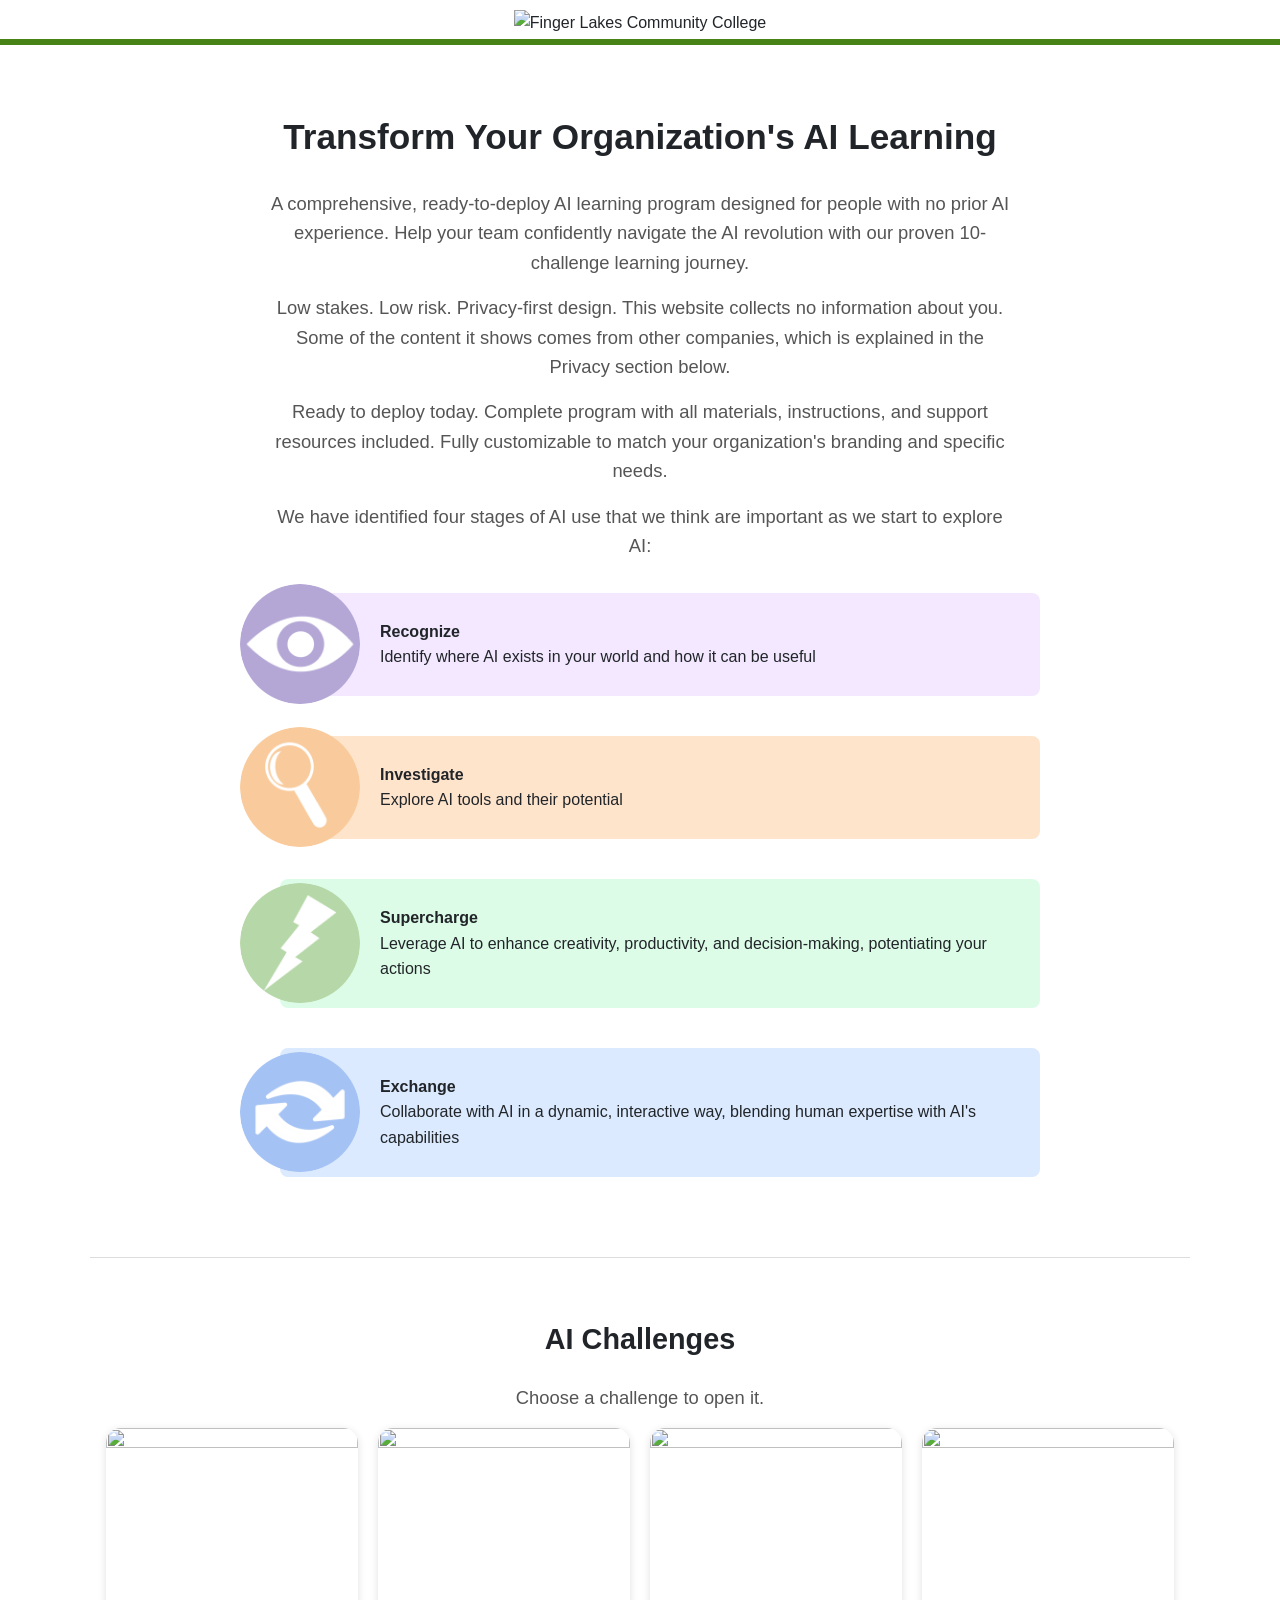
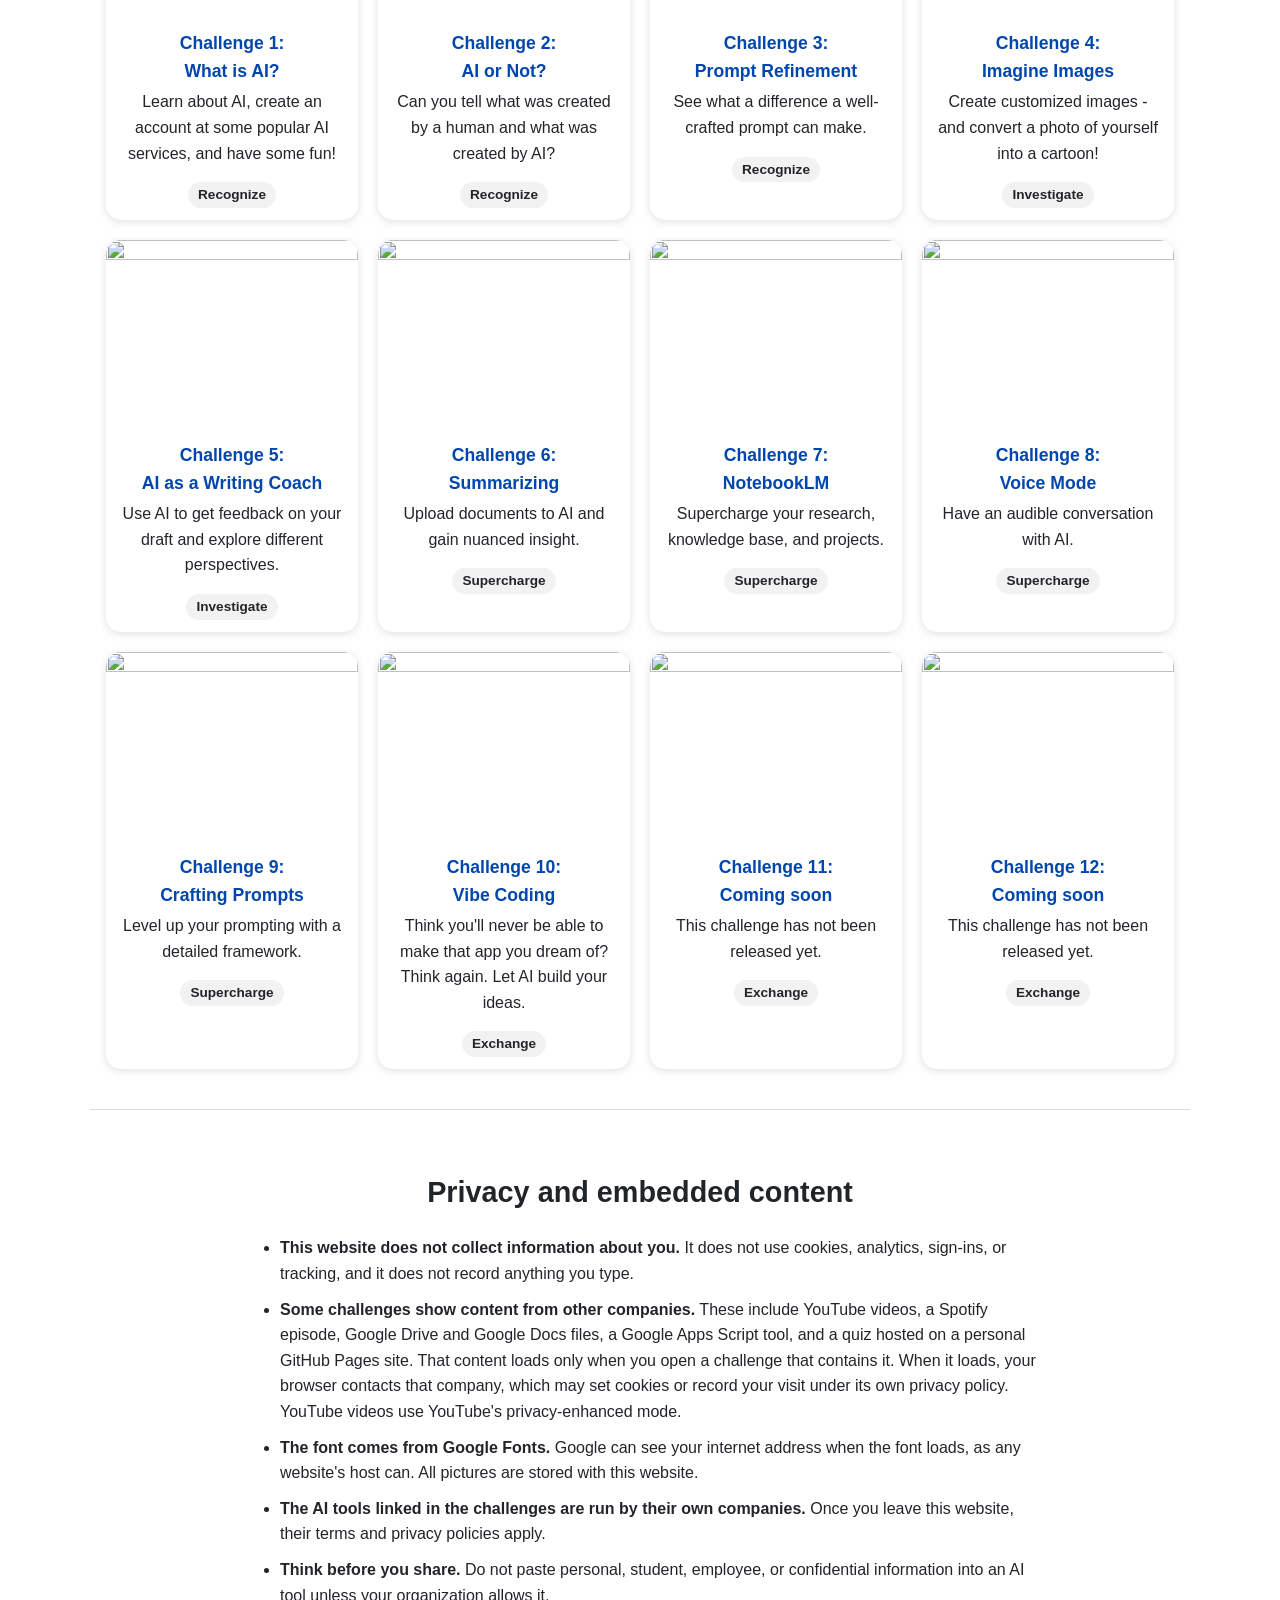
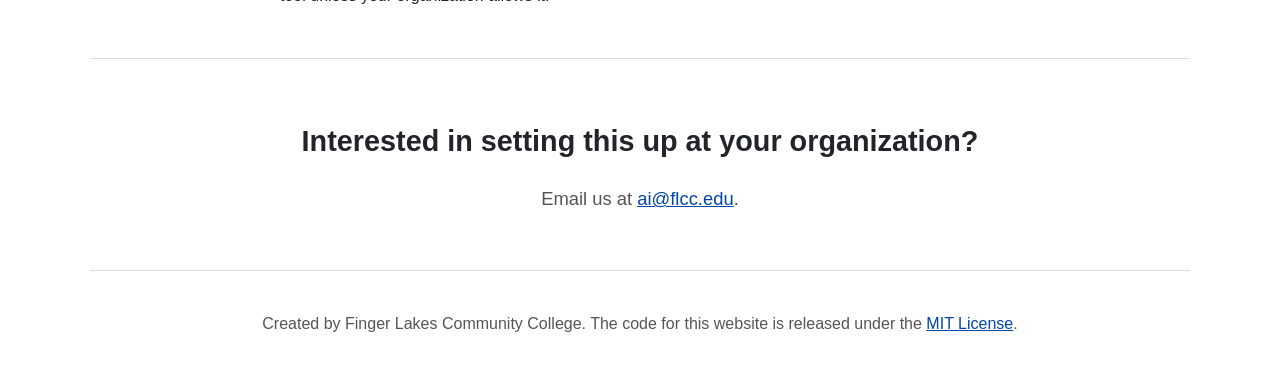
==== commit 6d58adb3: "Use local images, show card pictures whole, and add challenge banners - Point every picture at a fil" ====
--- a/ai-challenge/index.html
+++ b/ai-challenge/index.html
@@ -29,6 +29,8 @@
         This line tells the browser which outside websites the page may use.
         Anything not listed is blocked.
 
+        - img-src 'self' means pictures must be in the images/ folder.
+          Pictures linked from other websites are blocked.
         - frame-src lists the sites that embedded videos and tools come from.
           If you embed something from a new site, add that site here.
         - script-src allows only the script at the bottom of this file. The
@@ -38,7 +40,7 @@
           Console, and copy the new "sha256-..." value from the error shown
           there into this line.
     -->
-    <meta http-equiv="Content-Security-Policy" content="default-src 'self'; script-src 'sha256-5vGfNIfT2SS1TYXNcbOpevURk1YaK4qgiNO1WMCnNbc='; style-src 'self' 'unsafe-inline' https://fonts.googleapis.com; font-src https://fonts.gstatic.com; img-src 'self' data: https:; frame-src https://www.youtube-nocookie.com https://open.spotify.com https://script.google.com https://corydave.github.io https://docs.google.com https://drive.google.com; connect-src 'none'; object-src 'none'; base-uri 'none'; form-action 'none'">
+    <meta http-equiv="Content-Security-Policy" content="default-src 'self'; script-src 'sha256-5vGfNIfT2SS1TYXNcbOpevURk1YaK4qgiNO1WMCnNbc='; style-src 'self' 'unsafe-inline' https://fonts.googleapis.com; font-src https://fonts.gstatic.com; img-src 'self' data:; frame-src https://www.youtube-nocookie.com https://open.spotify.com https://script.google.com https://corydave.github.io https://docs.google.com https://drive.google.com; connect-src 'none'; object-src 'none'; base-uri 'none'; form-action 'none'">
 
     <!-- The font used across the site (Comfortaa, from Google Fonts) -->
     <link rel="stylesheet" href="https://fonts.googleapis.com/css2?family=Comfortaa:wght@300..700&display=swap">
@@ -264,12 +266,14 @@
             outline-offset: 3px;
         }
 
+        /* Card pictures are 400 x 300 pixels (a 4:3 shape). "contain" shows
+           the whole picture, so nothing on it is ever cropped off. */
         .challenge-card img {
             display: block;
             width: 100%;
             height: auto;
-            aspect-ratio: 1 / 1;
-            object-fit: cover;
+            aspect-ratio: 4 / 3;
+            object-fit: contain;
         }
 
         .challenge-card h3 {
@@ -530,7 +534,7 @@
     <a class="skip-link" href="#challenges">Skip to the challenges</a>
 
     <header class="site-header">
-        <img src="https://pxl-flccedu.terminalfour.net/prod01/flcc-cdn-pxl/media/flccedu/content-assets/images/branding/logos/finger-lakes-color.svg" alt="Finger Lakes Community College">
+        <img src="images/flcc-logo.svg" alt="Finger Lakes Community College">
     </header>
 
     <main>
@@ -576,7 +580,7 @@
             <ul class="privacy-list">
                 <li><strong>This website does not collect information about you.</strong> It does not use cookies, analytics, sign-ins, or tracking, and it does not record anything you type.</li>
                 <li><strong>Some challenges show content from other companies.</strong> These include YouTube videos, a Spotify episode, Google Drive and Google Docs files, a Google Apps Script tool, and a quiz hosted on a personal GitHub Pages site. That content loads only when you open a challenge that contains it. When it loads, your browser contacts that company, which may set cookies or record your visit under its own privacy policy. YouTube videos use YouTube's privacy-enhanced mode.</li>
-                <li><strong>Some pictures and the font come from other websites.</strong> The font comes from Google Fonts, the logo from the FLCC website, and many pictures from Google Drive. Those services can see your internet address, as any website's host can.</li>
+                <li><strong>The font comes from Google Fonts.</strong> Google can see your internet address when the font loads, as any website's host can. All pictures are stored with this website.</li>
                 <li><strong>The AI tools linked in the challenges are run by their own companies.</strong> Once you leave this website, their terms and privacy policies apply.</li>
                 <li><strong>Think before you share.</strong> Do not paste personal, student, employee, or confidential information into an AI tool unless your organization allows it.</li>
             </ul>
@@ -612,13 +616,14 @@
     <!-- =================================================================
          4. THE CHALLENGES
 
-         Each challenge is one <template> block. The settings at the top
-         of each block control its card:
+         Each challenge is one <template> block, with a large comment box
+         above it showing its name. The settings at the top of each block
+         control its card:
 
            data-title    the challenge's name
            data-summary  one sentence shown on its card
            data-stage    Recognize, Investigate, Supercharge, or Exchange
-           data-image    the picture on its card
+           data-image    the picture on its card (400 x 300, in images/)
 
          Inside each block, write normal HTML. These special pieces are
          styled for you:
@@ -639,12 +644,20 @@
          note for screen reader users automatically.
          ================================================================= -->
 
-    <!-- ========== What is AI? ========== -->
+    <!--
+    ##################################################################
+    ##                                                              ##
+    ##                                                              ##
+    ##                         WHAT IS AI?                          ##
+    ##                                                              ##
+    ##                                                              ##
+    ##################################################################
+    -->
     <template class="challenge"
         data-title="What is AI?"
         data-summary="Learn about AI, create an account at some popular AI services, and have some fun!"
         data-stage="Recognize"
-        data-image="https://docs.google.com/drawings/d/e/2PACX-1vRUltIv1LF2MWJx_oHqVfcFdaYcSrMBXdt2YySpV4Cq6zu8mk9J9YvEqfaLr9Nsckkypr_EKuuHcVLz/pub?w=500&h=500">
+        data-image="images/what-is-ai-card.png">
 
         <h3>What we think you'll love</h3>
         <ul>
@@ -662,23 +675,23 @@
         <h3>Activity #1: Set up an account (or two!)</h3>
         <p>Let's look at the five most popular sites for using AI. You should create a free account at one (or more!) of the following services; each one has a particular strength. Note that most of these companies are improving their services all the time; the following descriptions are accurate at the time of writing (March, 2025) and are subject to change.</p>
         <p>All of the AI services listed have a free tier - that's all you need for this challenge; you may decide later that you'd like to pay for one of them. While some of these services do not require an account, you may not be able to access all the features if you don't create an account.</p>
-        <img src="https://lh3.googleusercontent.com/d/1FiYD8T6yYWcHwllk8Dt5lbK_5uErj_eY=w320" alt="Open AI ChatGPT Logo">
+        <img src="images/what-is-ai-chatgpt-logo.png" alt="Open AI ChatGPT Logo">
         <p><a href="https://chat.openai.com/" target="_blank">ChatGPT</a> (by OpenAI) is probably the most well-known AI service. The strength of ChatGPT is that it is a very powerful general purpose AI service. You can use it for general questions, help analyzing documents and data, and creating images.</p>
-        <img src="https://lh3.googleusercontent.com/d/1IZbe7fkRaxUluauaM7Euj0uHggTSlEHc=w320" alt="Google Gemini Logo">
+        <img src="images/what-is-ai-gemini-logo.png" alt="Google Gemini Logo">
         <p><a href="https://gemini.google.com/" target="_blank">Gemini</a> (by Google) is also a very powerful generic AI service. The images Gemini creates are excellent. Gemini also ties into all your Google services (Google Docs, Gmail, etc.).</p>
-        <img src="https://lh3.googleusercontent.com/d/1UKfsR_IOUTiOyD-3_xZwPsOIcKdIxcrc=w320" alt="Anthropic Claude Logo">
+        <img src="images/what-is-ai-claude-logo.png" alt="Anthropic Claude Logo">
         <p><a href="https://claude.ai/chat/" target="_blank">Claude</a> (by Anthropic) is known for its conversation, literary expertise, and its coding prowess. If you have any need for developing code (we'll explore vibe coding later on - no coding experience necessary!), Claude is for you. Claude can not make images, though it can make rudimentary illustrations.</p>
-        <img src="https://lh3.googleusercontent.com/d/1aIEWLGq23VCoQdcwrDBLRKUQvVO_HAg_=w320" alt="Perplexity Logo">
+        <img src="images/what-is-ai-perplexity-logo.png" alt="Perplexity Logo">
         <p><a href="https://www.perplexity.ai/" target="_blank">Perplexity</a> is probably the best AI service when it comes to facts. Perplexity is known for providing comprehensive citations for any text it generates. This helps mitigate hallucinations (AI services are known to make up information and we call those <em>hallucinations</em>). Perplexity cannot make images.</p>
-        <img src="https://lh3.googleusercontent.com/d/1bqpQku4uOHpEAc5MSM_0BblI_EfjAK8Z=w320" alt="Meta Logo">
+        <img src="images/what-is-ai-meta-ai-logo.png" alt="Meta Logo">
         <p><a href="https://www.meta.ai/" target="_blank">MetaAI</a> (by Meta, formerly Facebook) seems to be the most creative AI service especially when it comes to image generation. You can log in to Meta with a Facebook account or Instagram account.</p>
-        <img src="https://lh3.googleusercontent.com/d/1ENILlH8vew0c2JYPp_s5Du8KevvAdgro=w320" alt="Microsoft Copilot Logo">
+        <img src="images/what-is-ai-copilot-logo.png" alt="Microsoft Copilot Logo">
         <p><a href="https://copilot.microsoft.com/" target="_blank">Copilot</a> (by Microsoft) comes with every Microsoft account. The free version is somewhat limited.</p>
         <p>You should set up an account with at least one of these services. If you don't have a preference right now, we recommend ChatGPT and Gemini. After you get some AI experience under your belt you might want to try more of the services.</p>
         <hr>
         <h3>Activity #2: Understand the anatomy of an AI service</h3>
         <p>Most AI services have a very similar layout. The diagram below captures the pieces you'll initially need to know. Some services have things in slightly different spots and have more features, but generally speaking this should get you going.</p>
-        <img src="https://docs.google.com/drawings/d/e/2PACX-1vQyusLLfN2UpSHBLRva0fF-2DHLARvTWI7UtGHAI74ipIRUFLQSCCvZGbDpfVXCq6BhbYLi2ecAKLY4/pub?w=1140&h=785" alt="A typical layout for an AI service.">
+        <img src="images/what-is-ai-service-layout.png" alt="A typical layout for an AI service.">
         <ol>
             <li>The left navigation pane houses previous conversations. You can typically revisit past conversations (and pick up right where you left off!).</li>
             <li>Most AI services have a way to select the "model" you are using. This typically means the version of the AI services. Usually the different versions have a tradeoff (speed for depth and accuracy). While we're just getting started, the default model is fine.</li>
@@ -702,12 +715,20 @@
 
     </template>
 
-    <!-- ========== AI or Not? ========== -->
+    <!--
+    ##################################################################
+    ##                                                              ##
+    ##                                                              ##
+    ##                          AI OR NOT?                          ##
+    ##                                                              ##
+    ##                                                              ##
+    ##################################################################
+    -->
     <template class="challenge"
         data-title="AI or Not?"
         data-summary="Can you tell what was created by a human and what was created by AI?"
         data-stage="Recognize"
-        data-image="https://docs.google.com/drawings/d/e/2PACX-1vSy1xyG-qAuefOnjfBad5i8rKeLlyDrRzHkh5R8MEN3iR7drkByRekZNaze4V9p-PC6TAb76zwH0je_/pub?w=500&h=500">
+        data-image="images/ai-or-not-card.png">
 
         <h3>What we think you'll love</h3>
         <ul>
@@ -726,7 +747,7 @@
         </div>
         <h3>Activity #2: Review your Results</h3>
         <p>Once you are done classifying all the content you will see your results. If you click on the thumbnails you'll see more information about that particular content (if it was human or AI and the provenance of that content as well).</p>
-        <img src="https://aichallenges.org/aIorNotResults.gif" alt="Clicking on each item in the results to see more about the item.">
+        <img src="images/ai-or-not-quiz-results.gif" alt="Clicking on each item in the results to see more about the item.">
         <h3>Activity #3: Share your results</h3>
         <p>Please think about sharing your results! Click on the number below that corresponds to how many you got right. This is completely anonymous.</p>
         <p>Once you submit your results you can see how everyone else has done. Note that these stats include <em>everyone</em> who has completed this challenge.</p>
@@ -744,12 +765,20 @@
 
     </template>
 
-    <!-- ========== Prompt Refinement ========== -->
+    <!--
+    ##################################################################
+    ##                                                              ##
+    ##                                                              ##
+    ##                      PROMPT REFINEMENT                       ##
+    ##                                                              ##
+    ##                                                              ##
+    ##################################################################
+    -->
     <template class="challenge"
         data-title="Prompt Refinement"
         data-summary="See what a difference a well-crafted prompt can make."
         data-stage="Recognize"
-        data-image="https://docs.google.com/drawings/d/e/2PACX-1vRqMqL-pNwFOniQXy37W9scrhkfhXCjo3IQl10bZxu2L25e7Bi20u3H-rQxCbP0S9X1tpmdZz7aDrkr/pub?w=500&h=500">
+        data-image="images/prompt-refinement-card.png">
 
         <h3>What we think you'll love</h3>
         <ul>
@@ -810,7 +839,7 @@
         <pre class="prompt">My next lesson is focused on assessing the quality of a research paper source. I have a sample source to share with my students and each student was asked to find one source related to their own research topic. Identify which of these solutions is best fit for this lesson and provide an outline for the 50-minute session.</pre>
         <p><strong>Explore different perspectives.</strong></p>
         <pre class="prompt">I also teach this class in an asynchronous online format with a different group of students. I like the two classes to have roughly the same experience despite the difference in modality. How can we repurpose and adapt the strategies used in a face-to-face classroom for an engaging asynchronous experience? Since they do not meet together at a specific time or place, group work is challenging, but I still want the students to benefit from a sense of shared learning.</pre>
-        <img src="https://lh3.googleusercontent.com/d/1RidI0hidThZp8hC2v3pr7iN7p_MIQ521" alt="A screenshot of a ChatGPT prompting session">
+        <img src="images/prompt-refinement-chatgpt-session.png" alt="A screenshot of a ChatGPT prompting session">
         <p><a href="https://chatgpt.com/share/67eff833-eebc-800b-b5a6-3b20e98baa1e" target="_blank">See results using these exact prompts with ChatGPT.</a></p>
         <h3>Reflection Questions</h3>
         <ul>
@@ -822,12 +851,20 @@
 
     </template>
 
-    <!-- ========== Imagine Images ========== -->
+    <!--
+    ##################################################################
+    ##                                                              ##
+    ##                                                              ##
+    ##                        IMAGINE IMAGES                        ##
+    ##                                                              ##
+    ##                                                              ##
+    ##################################################################
+    -->
     <template class="challenge"
         data-title="Imagine Images"
         data-summary="Create customized images - and convert a photo of yourself into a cartoon!"
         data-stage="Investigate"
-        data-image="https://docs.google.com/drawings/d/e/2PACX-1vTTNkOPhqZwEkSmrxyE59djl4qtJk8_qPis9E29PclMgbGSzGjMtq1tZTqNW3WavrARgPMxa7CIzb-0/pub?w=500&h=500">
+        data-image="images/imagine-images-card.png">
 
         <h3>What we think you'll love</h3>
         <ul>
@@ -843,7 +880,7 @@
         </div>
         <h3>Activity #1: Generate an image</h3>
         <figure>
-            <img src="https://lh3.googleusercontent.com/d/1q7lTMUTQtk3lwZu4rnP0BPqCYvEzrSlj=w480" alt="Images of elephants playing violins.">
+            <img src="images/imagine-images-elephants-violins.png" alt="Images of elephants playing violins.">
             <figcaption>These images were created with Gemini.</figcaption>
         </figure>
         <p>You'll want to use either <a href="https://chat.openai.com/" target="_blank">ChatGPT</a>, <a href="https://gemini.google.com/" target="_blank">Google Gemini</a>, or <a href="https://www.meta.ai/" target="_blank">Meta AI</a> for this one (although Meta AI seems to be the most creative right now). There are a few things to remember about image generation:</p>
@@ -861,7 +898,7 @@
         <p>Try this simple prompt - or come up with your own:</p>
         <pre class="prompt">Please generate a photo of a lion in the Sahara.</pre>
         <figure>
-            <img src="https://lh3.googleusercontent.com/d/1JKCUsSLZ0TaJuD55FC8iyuxAWGoDuTVU=w480" alt="Images of lions in the Sahara.">
+            <img src="images/imagine-images-lions-sahara.png" alt="Images of lions in the Sahara.">
             <figcaption>These images were created with ChatGPT (upper left), Gemini (upper right), and Meta (bottom).</figcaption>
         </figure>
         <p>This is a great start - but we can do better.</p>
@@ -876,7 +913,7 @@
         <p>Once we start adding modifiers to our subject we start getting results that are aligned closer to what we are looking for:</p>
         <pre class="prompt">Please generate a lion in the Sahara. Blur the background slightly. The image is made out of clay and looks 3D. The image looks like a still from a claymation show.</pre>
         <figure>
-            <img src="https://lh3.googleusercontent.com/d/1ofpoWgVqwdz70n7g6AcDrZM445NXfpuH=w480" alt="Images of claymation lions.">
+            <img src="images/imagine-images-claymation-lions.png" alt="Images of claymation lions.">
             <figcaption>These images were created with ChatGPT (upper left), Gemini (upper right), and Meta (bottom).</figcaption>
         </figure>
         <p>That's pretty slick! Notice how all three AI services interpreted the style of <em>claymation</em> a little differently. That's okay! The differences between these services are starting to emerge.</p>
@@ -884,7 +921,7 @@
         <p>Most AI services can modify images that you create; you can build on previous iterations. For our case, let's try making it nighttime in the image of the lion (if you are working with different prompts, try a prompt that fundamentally alters the image):</p>
         <pre class="prompt">Please make it nighttime in the image.</pre>
         <figure>
-            <img src="https://lh3.googleusercontent.com/d/1z7PEt_VUVckS4tmiGmY6zhXOEz1HCDtd=w480" alt="Images of claymation lions at night.">
+            <img src="images/imagine-images-claymation-lions-night.png" alt="Images of claymation lions at night.">
             <figcaption>These images were created with ChatGPT (upper left), Gemini (upper right), and Meta (bottom).</figcaption>
         </figure>
         <p>In these examples, we can see that Gemini did a great job of reimagining the sky as a nighttime starry sky. But look! The lion actually changed a little (this happens sometimes). The interpretation of nighttime with ChatGPT and Meta are wildly different - but the lions stayed exactly the same.</p>
@@ -900,12 +937,20 @@
 
     </template>
 
-    <!-- ========== AI as a Writing Coach ========== -->
+    <!--
+    ##################################################################
+    ##                                                              ##
+    ##                                                              ##
+    ##                    AI AS A WRITING COACH                     ##
+    ##                                                              ##
+    ##                                                              ##
+    ##################################################################
+    -->
     <template class="challenge"
         data-title="AI as a Writing Coach"
         data-summary="Use AI to get feedback on your draft and explore different perspectives."
         data-stage="Investigate"
-        data-image="https://docs.google.com/drawings/d/e/2PACX-1vQwF3TgsAwv6jXe8w5m1uERh0pSSsIzCIhJh1mfddfOnGexoPrDzsZfxihf1rZSPfy_nTGTZoxzUg1y/pub?w=500&h=500">
+        data-image="images/writing-coach-card.png">
 
         <h3>What we think you'll love</h3>
         <ul>
@@ -959,12 +1004,20 @@
 
     </template>
 
-    <!-- ========== Summarizing ========== -->
+    <!--
+    ##################################################################
+    ##                                                              ##
+    ##                                                              ##
+    ##                         SUMMARIZING                          ##
+    ##                                                              ##
+    ##                                                              ##
+    ##################################################################
+    -->
     <template class="challenge"
         data-title="Summarizing"
         data-summary="Upload documents to AI and gain nuanced insight."
         data-stage="Supercharge"
-        data-image="https://docs.google.com/drawings/d/e/2PACX-1vQTdgLakRoba9Yqvk_WhQeQ98pM91Yd6_oEqtCQxoR-y1NS9RguU8x2Uy-gxg8S2H7f_H87acoqTubc/pub?w=500&h=500">
+        data-image="images/summarizing-card.png">
 
         <h3>What we think you'll love</h3>
         <ul>
@@ -1008,12 +1061,20 @@
 
     </template>
 
-    <!-- ========== NotebookLM ========== -->
+    <!--
+    ##################################################################
+    ##                                                              ##
+    ##                                                              ##
+    ##                          NOTEBOOKLM                          ##
+    ##                                                              ##
+    ##                                                              ##
+    ##################################################################
+    -->
     <template class="challenge"
         data-title="NotebookLM"
         data-summary="Supercharge your research, knowledge base, and projects."
         data-stage="Supercharge"
-        data-image="https://docs.google.com/drawings/d/e/2PACX-1vTvNvHz75V6bbGm5iwt68dHnxrcEQ21gaGy1pnqZQ0fqI27ZJ8QEfklKQbu4rv4XygnY-3G5ZKzMBVd/pub?w=500&h=500">
+        data-image="images/notebooklm-card.png">
 
         <h3>What we think you'll love</h3>
         <ul>
@@ -1041,7 +1102,7 @@
             <li><strong>Chat:</strong> The middle pane is the chat. This is where you will ask questions and work with the AI.</li>
             <li><strong>Studio:</strong> This is the fun part! You'll make podcasts, videos, flashcards, quizzes, and infographics here.</li>
         </ol>
-        <img src="https://docs.google.com/drawings/d/e/2PACX-1vRvjWizIN7rBtktEEymUn5rDU40EniSjl3R9eyhvLiyHzXPjBh_iyXyr_LbsJvjGN0DouqKf1CDaYZh/pub?w=1524&h=868" alt="Layout of NotebookLM showing the SOURCES on the left, CHAT in the middle, and STUDIO on the right.">
+        <img src="images/notebooklm-layout.png" alt="Layout of NotebookLM showing the SOURCES on the left, CHAT in the middle, and STUDIO on the right.">
         <h4>Adding Documents</h4>
         <p>For this challenge we will be creating a Chatbot for a College Success course. If you'd rather, you can use documents and links that are relevant to what you do.</p>
         <p><strong>STEP 1: Get a PDF to upload</strong></p>
@@ -1053,7 +1114,7 @@
         <p>You can add as many sources as you want - files, URLs, videos, etc. but for this challenge, two is enough.</p>
         <p>You'll note that the title of your notebook is derived automatically from your content. If you'd like to change it, simply click in the title on the top left and change it to whatever you'd like.</p>
         <p>You'll also note that the chat now has a summary that is also automatic.</p>
-        <img src="https://docs.google.com/drawings/d/e/2PACX-1vTg56dqpyXfblNt8WaAj8PZ0zupO6KQYj8aT4Z7r3xwZjmc7CUcQAycIMX_L0Znb6g45BOacPfmPUCT/pub?w=1524&h=868" alt="Screenshot from NotebookLM showing where to click to change the title of the notebook - the words CHANGE TITLE HERE are present.">
+        <img src="images/notebooklm-change-title.png" alt="Screenshot from NotebookLM showing where to click to change the title of the notebook - the words CHANGE TITLE HERE are present.">
         <h3>Activity #2: The Grounded Chatbot</h3>
         <p><strong>STEP 1: Ask the Chatbot Questions</strong></p>
         <p>In the chat box, ask a specific question. You might try:</p>
@@ -1069,11 +1130,11 @@
         <p><strong>STEP 1: Make Flashcards</strong></p>
         <p>The right pane, Studio, is where all the magic happens. You'll note that there are a number of options here. Let's start with "Flashcards".</p>
         <p>Click on the pencil icon to configure the options - choose whatever options you'd like. You don't have to put any instructions in the text box (but you can if you want!).</p>
-        <img src="https://docs.google.com/drawings/d/e/2PACX-1vR0OFiClmBA7VX3rg-rnnKEw8RgGJwvv2mv4s6PfTbrhmuiKfMUJzNCwru9jhKem1PEayuJbigy3JKH/pub?w=1524&h=868" alt="Screenshot from NotebookLM showcasing the FLASHCARDS feature in the Studio.">
+        <img src="images/notebooklm-flashcards.png" alt="Screenshot from NotebookLM showcasing the FLASHCARDS feature in the Studio.">
         <p><strong>STEP 2: Make a Quiz</strong></p>
         <p>Similarly, you can configure a quiz, too. Or a mind map. Or a slide deck. Or an infographic. Note that if you make a slide deck, each slide will be one big image (which makes the slide less accessible for screen readers).</p>
         <p>Here's the infographic NotebookLM generated (again, this is all one image so the alt text would need to be substantial to make it ADA compliant - but you could always upload the image to AI and have it generate the alt text for you):</p>
-        <img src="https://docs.google.com/drawings/d/e/2PACX-1vQRpMfM6rbyuCYWz-5jsNipTsAudw9NMAA363ymh4kjHLrb2v-dBbO5FerkAbgiCLhSfwaPrU86C5-O/pub?w=2304&h=4128" alt="The infographic titled “The Procrastinator’s Brain: Why You Wait Until the Last Minute” explains procrastination using cartoon characters inside a cutaway brain. Three characters are introduced: The Rational Decision-Maker, described as the part of your brain that wants to make sensible, long-term plans and do productive work, shown as a calm person in a blue suit at a desk with organized papers and a computer; The Instant Gratification Monkey, which lives entirely in the present moment and only cares about what is easy and fun, illustrated as a joyful monkey in a party hat surrounded by pizza, video game controllers, music notes, phones, and social media icons; and The Panic Monster, which is dormant until a deadline gets too close and is the only thing the Monkey fears, depicted as a large red creature curled around an alarm clock. The infographic outlines “The System: How Procrastination Unfolds” in three steps. Step 1, “The Monkey Seizes Control,” shows the monkey hijacking the controls from the Rational Decision-Maker to do something fun instead of working. Step 2, “Entering the ‘Dark Playground,’” represents leisure happening when it shouldn’t, with scenes like a roller coaster, dark rain clouds, and scattered entertainment devices symbolizing guilt, anxiety, and dread. Step 3, “The Panic Monster Awakens,” shows looming deadlines waking the Panic Monster, which scares the monkey away and finally lets work begin. Next, the infographic presents “The Two Types of Procrastination.” Short-Term Procrastination (with deadlines) is portrayed with a person working urgently at a desk stacked with papers labeled “DEADLINE” while the Panic Monster looms, with the caption explaining that effects are contained because the Panic Monster eventually forces action. Long-Term Procrastination (with no deadlines) shows a person rowing a small boat down a winding river while the Panic Monster sleeps beside them; the text warns this is more dangerous because the Panic Monster has nothing to wake up for, so inaction can last forever. Beneath this, an illustration labeled “Theater of Life” shows a spectator watching actors on stage, paired with the caption “The Hidden Cost,” explaining that long-term procrastination can make you feel like a spectator in your own life, unable to start chasing your dreams. The image ends with a small NotebookLM logo.">
+        <img src="images/notebooklm-procrastination-infographic.png" alt="The infographic titled “The Procrastinator’s Brain: Why You Wait Until the Last Minute” explains procrastination using cartoon characters inside a cutaway brain. Three characters are introduced: The Rational Decision-Maker, described as the part of your brain that wants to make sensible, long-term plans and do productive work, shown as a calm person in a blue suit at a desk with organized papers and a computer; The Instant Gratification Monkey, which lives entirely in the present moment and only cares about what is easy and fun, illustrated as a joyful monkey in a party hat surrounded by pizza, video game controllers, music notes, phones, and social media icons; and The Panic Monster, which is dormant until a deadline gets too close and is the only thing the Monkey fears, depicted as a large red creature curled around an alarm clock. The infographic outlines “The System: How Procrastination Unfolds” in three steps. Step 1, “The Monkey Seizes Control,” shows the monkey hijacking the controls from the Rational Decision-Maker to do something fun instead of working. Step 2, “Entering the ‘Dark Playground,’” represents leisure happening when it shouldn’t, with scenes like a roller coaster, dark rain clouds, and scattered entertainment devices symbolizing guilt, anxiety, and dread. Step 3, “The Panic Monster Awakens,” shows looming deadlines waking the Panic Monster, which scares the monkey away and finally lets work begin. Next, the infographic presents “The Two Types of Procrastination.” Short-Term Procrastination (with deadlines) is portrayed with a person working urgently at a desk stacked with papers labeled “DEADLINE” while the Panic Monster looms, with the caption explaining that effects are contained because the Panic Monster eventually forces action. Long-Term Procrastination (with no deadlines) shows a person rowing a small boat down a winding river while the Panic Monster sleeps beside them; the text warns this is more dangerous because the Panic Monster has nothing to wake up for, so inaction can last forever. Beneath this, an illustration labeled “Theater of Life” shows a spectator watching actors on stage, paired with the caption “The Hidden Cost,” explaining that long-term procrastination can make you feel like a spectator in your own life, unable to start chasing your dreams. The image ends with a small NotebookLM logo.">
         <h3>Activity #4: The "Magic" Podcast</h3>
         <p>This is the feature that has gone viral. You can turn your reading list into a listening list.</p>
         <p><strong>STEP 1: Locate Audio Overview</strong></p>
@@ -1095,12 +1156,20 @@
 
     </template>
 
-    <!-- ========== Voice Mode ========== -->
+    <!--
+    ##################################################################
+    ##                                                              ##
+    ##                                                              ##
+    ##                          VOICE MODE                          ##
+    ##                                                              ##
+    ##                                                              ##
+    ##################################################################
+    -->
     <template class="challenge"
         data-title="Voice Mode"
         data-summary="Have an audible conversation with AI."
         data-stage="Supercharge"
-        data-image="https://docs.google.com/drawings/d/e/2PACX-1vSeQIM1Ef0QSGletmpNeQuHRfxwP5eBfq3IRRyVzdO9nVzaBKoIRxS98U0H9H12yzVO4y-YoqM9aZkK/pub?w=500&h=500">
+        data-image="images/voice-mode-card.png">
 
         <h3>What we think you'll love</h3>
         <ul>
@@ -1117,7 +1186,7 @@
         <p>One interesting way to use Voice Mode is when you want to explore an idea - not necessarily engage in a productivity conversation.</p>
         <h3>Activity #1: Engage Voice Mode</h3>
         <p>Almost all of the AI tools have a microphone button (or speech button) in the same place you type text. If you click the button, you'll be in Voice Mode. The exception to this is Microsoft Copilot 365 - you'll have to dig around in the settings to access the "Dictate" function.</p>
-        <img src="https://docs.google.com/drawings/d/e/2PACX-1vRAn9nn1EllPw5ygzD1TTTeHM3-5LV4Utz7TTclf9wNDZxH7yfrRmZh4T_krNbUb-flrcaKcdDOFywL/pub?w=1440&h=1080" alt="A side-by-side comparison of four AI chatbot mobile interfaces is shown, each displayed on a smartphone screen. From left to right, the interfaces belong to ChatGPT, Gemini, Claude, and Copilot.  |  ChatGPT (far left): The interface is dark-themed with a greeting text, “What can I help with?” and several colorful options below such as “Create image,” “Summarize text,” “Code,” “Make a plan,” and “More.” The ChatGPT logo is visible at the bottom left. The microphone button at the bottom input bar is circled in light blue, indicating voice input availability.  |  Gemini (second from left): Also in dark mode, the screen greets the user “Hi Dave” and suggests prompts like “Make me a chart on seasonal travel” and “Code a breathing box mini app with 3 Pro.” Various options like “Create image,” “Write anything,” and “Deep Research” are listed as rounded buttons. The Gemini logo is shown bottom left. The microphone icon in the input bar is highlighted with a light blue circle.  |  Claude (third from left): The screen has a minimalist dark brown background with a centered orange flower-like icon and the message “How can I help you this morning?” The Claude logo is displayed in the bottom left, and the microphone icon is again circled in light blue in the message input field.  |  Copilot (far right): The interface features a dark blue gradient background with the prompt “What’s on today’s agenda?” at the center. The message input bar contains a microphone icon, also circled in light blue. The Copilot logo is placed at the bottom left above the navigation bar.  |  All four screens show voice input features highlighted in light blue circles, suggesting a comparison of voice input accessibility across different AI assistant apps.">
+        <img src="images/voice-mode-microphone-buttons.png" alt="A side-by-side comparison of four AI chatbot mobile interfaces is shown, each displayed on a smartphone screen. From left to right, the interfaces belong to ChatGPT, Gemini, Claude, and Copilot.  |  ChatGPT (far left): The interface is dark-themed with a greeting text, “What can I help with?” and several colorful options below such as “Create image,” “Summarize text,” “Code,” “Make a plan,” and “More.” The ChatGPT logo is visible at the bottom left. The microphone button at the bottom input bar is circled in light blue, indicating voice input availability.  |  Gemini (second from left): Also in dark mode, the screen greets the user “Hi Dave” and suggests prompts like “Make me a chart on seasonal travel” and “Code a breathing box mini app with 3 Pro.” Various options like “Create image,” “Write anything,” and “Deep Research” are listed as rounded buttons. The Gemini logo is shown bottom left. The microphone icon in the input bar is highlighted with a light blue circle.  |  Claude (third from left): The screen has a minimalist dark brown background with a centered orange flower-like icon and the message “How can I help you this morning?” The Claude logo is displayed in the bottom left, and the microphone icon is again circled in light blue in the message input field.  |  Copilot (far right): The interface features a dark blue gradient background with the prompt “What’s on today’s agenda?” at the center. The message input bar contains a microphone icon, also circled in light blue. The Copilot logo is placed at the bottom left above the navigation bar.  |  All four screens show voice input features highlighted in light blue circles, suggesting a comparison of voice input accessibility across different AI assistant apps.">
         <p>Once you have engaged Voice Mode, have a typical conversation. If you have a topic you'd like to talk about, go for it. Feel free to use some of the examples below. Make sure you have several exchanges with AI so you can fully experience the power of the conversation.</p>
         <p>Just like a typical conversation with AI, you should have a separate chat for unrelated topics. If you revisit this conversation later, you can engage Voice Mode if you'd like.</p>
         <p>Lastly, most of the AI tools will keep a transcript of your conversation so you can reference it later.</p>
@@ -1136,17 +1205,25 @@
         <p>The power of engaging in Voice Mode is that you can converse naturally with AI. You'll notice that after AI responds, it will most likely give you more things to follow up on. Even if you don't find some of the suggestions helpful, ask follow-up questions to continue the conversation!</p>
         <h4>Bonus Activity: Use the widget on your phone</h4>
         <p>Most of the AI tools also have widgets that you can install on your phone. These widgets have shortcuts that make it very easy to start a chat session.</p>
-        <img src="https://docs.google.com/drawings/d/e/2PACX-1vQCJBWu7sapKaNf2nXTs9nfnVCvmOrMk8uMteqH5Cym-y7lY58F4_zX32dMCELScSfPYBFlPNZYsuhZ/pub?w=1440&h=1080" alt="Example of an AI chat app widget on a phone home screen">
+        <img src="images/voice-mode-phone-widget.png" alt="Example of an AI chat app widget on a phone home screen">
         <p>Have fun talking with AI!</p>
 
     </template>
 
-    <!-- ========== Crafting Prompts ========== -->
+    <!--
+    ##################################################################
+    ##                                                              ##
+    ##                                                              ##
+    ##                       CRAFTING PROMPTS                       ##
+    ##                                                              ##
+    ##                                                              ##
+    ##################################################################
+    -->
     <template class="challenge"
         data-title="Crafting Prompts"
         data-summary="Level up your prompting with a detailed framework."
         data-stage="Supercharge"
-        data-image="https://docs.google.com/drawings/d/e/2PACX-1vS_uzzykdzpNMvMb7uEgVmTtz0zGOFAon3zWUsbPoeTmOC4Trlk33UUEScM3I0rqcLMF3zisLYWLhpL/pub?w=500&h=500">
+        data-image="images/crafting-prompts-card.png">
 
         <h3>What we think you'll love</h3>
         <ul>
@@ -1282,12 +1359,20 @@
 
     </template>
 
-    <!-- ========== Vibe Coding ========== -->
+    <!--
+    ##################################################################
+    ##                                                              ##
+    ##                                                              ##
+    ##                         VIBE CODING                          ##
+    ##                                                              ##
+    ##                                                              ##
+    ##################################################################
+    -->
     <template class="challenge"
         data-title="Vibe Coding"
         data-summary="Think you'll never be able to make that app you dream of? Think again. Let AI build your ideas."
         data-stage="Exchange"
-        data-image="https://docs.google.com/drawings/d/e/2PACX-1vRrb0wEEK6sMG1BHhaMllcnfF1M7S8vuYq8rhTpFayClllK-gDpunUAZfL-Eya9RB8lD2pl0IYochH6/pub?w=500&h=500">
+        data-image="images/vibe-coding-card.png">
 
         <h3>What we think you'll love</h3>
         <ul>
@@ -1303,11 +1388,11 @@
         <h3>Activity #1: Build a Basic Pomodoro Timer</h3>
         <p>Although you can use <a href="https://chatgpt.com/" target="_blank">ChatGPT</a> for this, <a href="https://gemini.google.com/" target="_blank">Google Gemini</a> and <a href="https://claude.ai/" target="_blank">Claude</a> are much better for coding. ChatGPT only gives you the code to use (then you have to download it and run it). Gemini and Claude will give you the code and let you run it without any fuss.</p>
         <p>Open up Gemini or Claude and enter the prompt below. Note that if you use Gemini, you should add the "Canvas" from the Tools menu; if you use Claude, the canvas will automatically pop open. The Canvas is where you can see the code - and see the app you create!</p>
-        <img src="https://docs.google.com/drawings/d/e/2PACX-1vTRyR4pnLkppIsnh_3G_TwwXmu-Y00hZPLgnmSsfZ636P9I0ZO1pdJ2ae-YBKBW7EEHAaGd0EQGFPgT/pub?w=1440&h=1080" alt="Screenshot of activating the CANVAS tool in Google Gemini.">
+        <img src="images/vibe-coding-gemini-canvas.png" alt="Screenshot of activating the CANVAS tool in Google Gemini.">
         <pre class="prompt">I’ve never coded before, but I want to build a simple Pomodoro timer using just one HTML file. Can you give me a basic version and explain how to use it?</pre>
         <p>AI will make the web app for you! It's called a "web app" because it's an application that is designed for the web (we use this term to differentiate it from the common understanding of "app" as an application you install on your phone).</p>
-        <img src="https://docs.google.com/drawings/d/e/2PACX-1vQcbTnrjsJbO1H8BjrdnQ-OzFpV-Pps18cnI1v2ikQy4l9H00i-CkBgZm_5hpr6utphj49sl5v4yLmX/pub?w=1440&h=1080" alt="Screenshot of Gemini and the Pomodoro Timer app.">
-        <img src="https://docs.google.com/drawings/d/e/2PACX-1vTEIPs6GpF5biIiPhIpqx9SOEHooL8iR1c0d7QP2R6CWMDKNAiz3qwmO9I65A9Zj608Hl4JUMB4rUIL/pub?w=1440&h=1080" alt="Screenshot of Claude and the Pomodoro Timer app.">
+        <img src="images/vibe-coding-gemini-pomodoro.png" alt="Screenshot of Gemini and the Pomodoro Timer app.">
+        <img src="images/vibe-coding-claude-pomodoro.png" alt="Screenshot of Claude and the Pomodoro Timer app.">
         <h3>Activity #2: Make It Yours</h3>
         <p>Now, time to add vibes. Let's try tweaking the aesthetics to make the app reflect our personal taste. Ask AI:</p>
         <pre class="prompt">Please help me make the timer look like a neon clock.</pre>
@@ -1325,23 +1410,39 @@
 
     </template>
 
-    <!-- ========== Coming soon ========== -->
+    <!--
+    ##################################################################
+    ##                                                              ##
+    ##                                                              ##
+    ##                         COMING SOON                          ##
+    ##                                                              ##
+    ##                                                              ##
+    ##################################################################
+    -->
     <template class="challenge"
         data-title="Coming soon"
         data-summary="This challenge has not been released yet."
         data-stage="Exchange"
-        data-image="https://docs.google.com/drawings/d/e/2PACX-1vRjtb5Q7sMbOrd1QzhNvdnu63xrkxN_6RCwZYY936uImoO-B7qYSNZCt0_6i4sBFhsdUuiGbrY0ha6N/pub?w=500&h=500">
+        data-image="images/coming-soon-card.png">
 
         <p>This challenge has not been released yet.</p>
 
     </template>
 
-    <!-- ========== Coming soon ========== -->
+    <!--
+    ##################################################################
+    ##                                                              ##
+    ##                                                              ##
+    ##                         COMING SOON                          ##
+    ##                                                              ##
+    ##                                                              ##
+    ##################################################################
+    -->
     <template class="challenge"
         data-title="Coming soon"
         data-summary="This challenge has not been released yet."
         data-stage="Exchange"
-        data-image="https://docs.google.com/drawings/d/e/2PACX-1vRjtb5Q7sMbOrd1QzhNvdnu63xrkxN_6RCwZYY936uImoO-B7qYSNZCt0_6i4sBFhsdUuiGbrY0ha6N/pub?w=500&h=500">
+        data-image="images/coming-soon-card.png">
 
         <p>This challenge has not been released yet.</p>
 
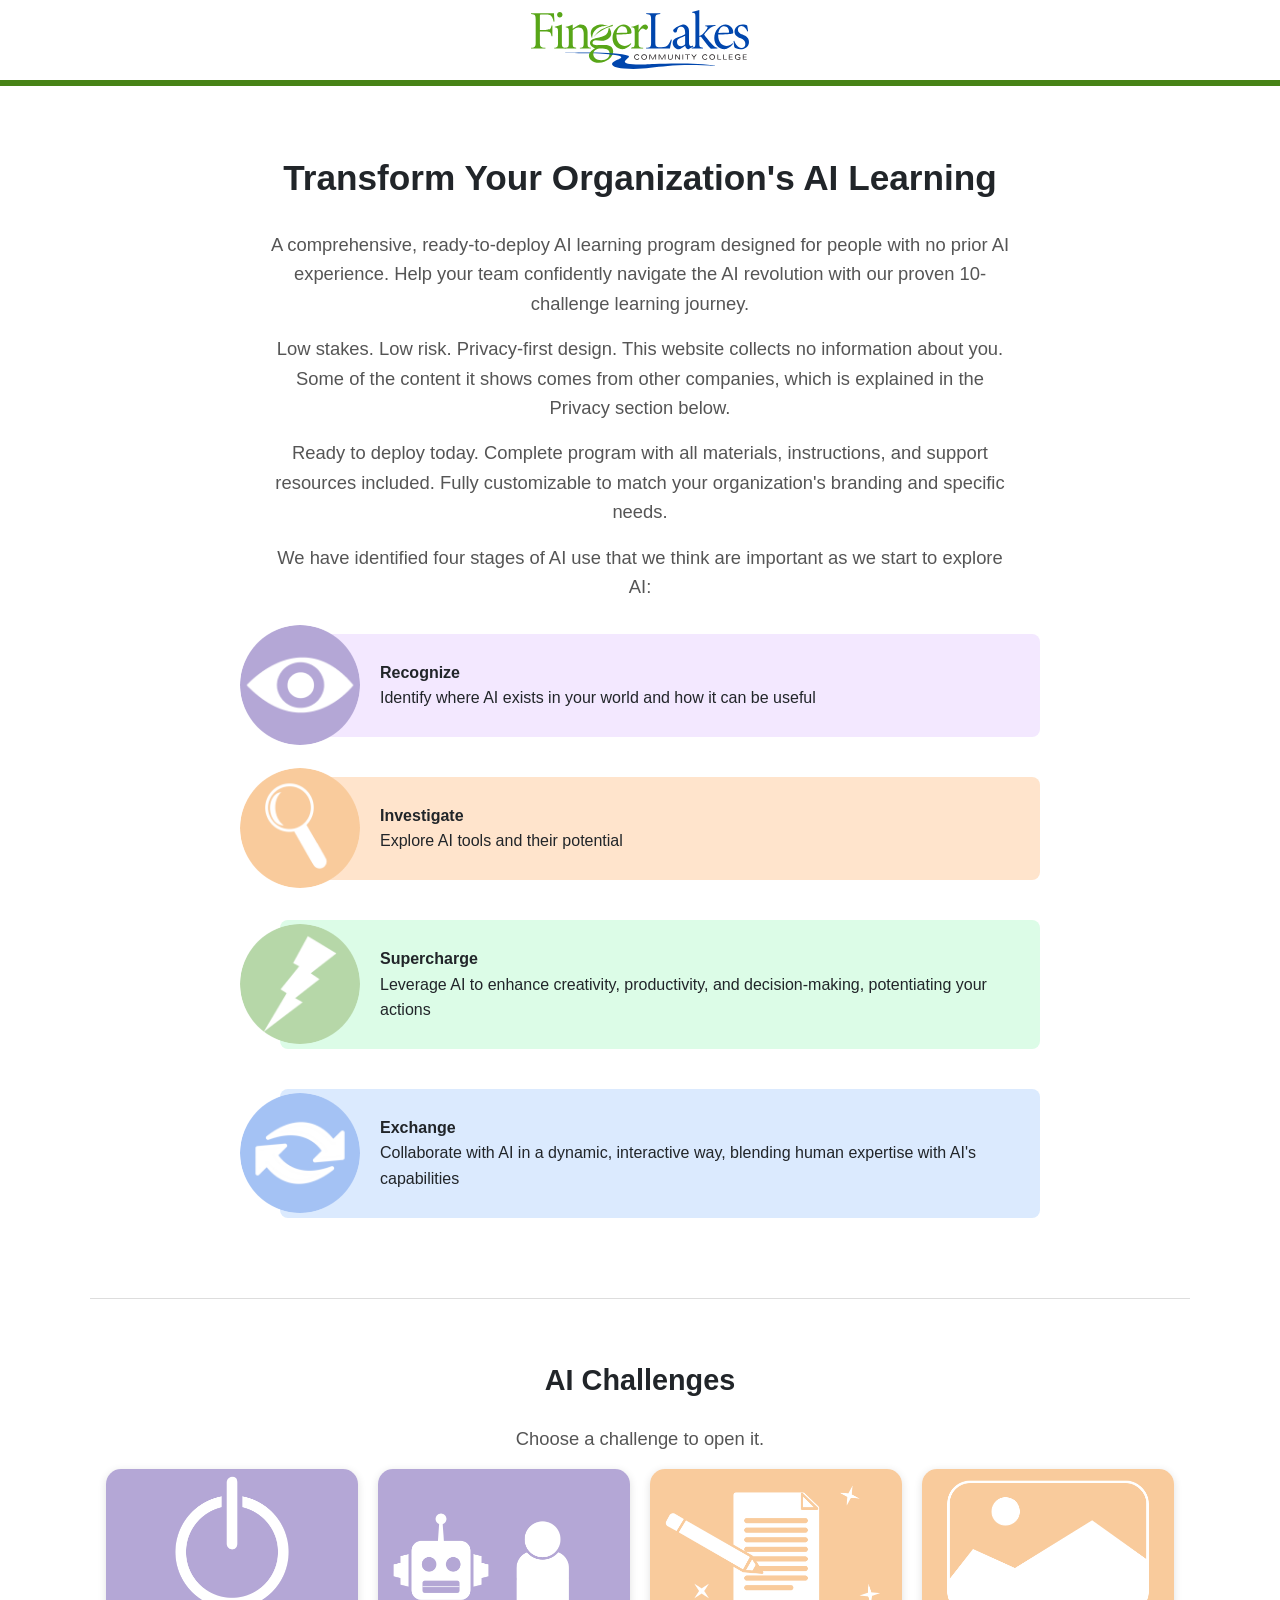
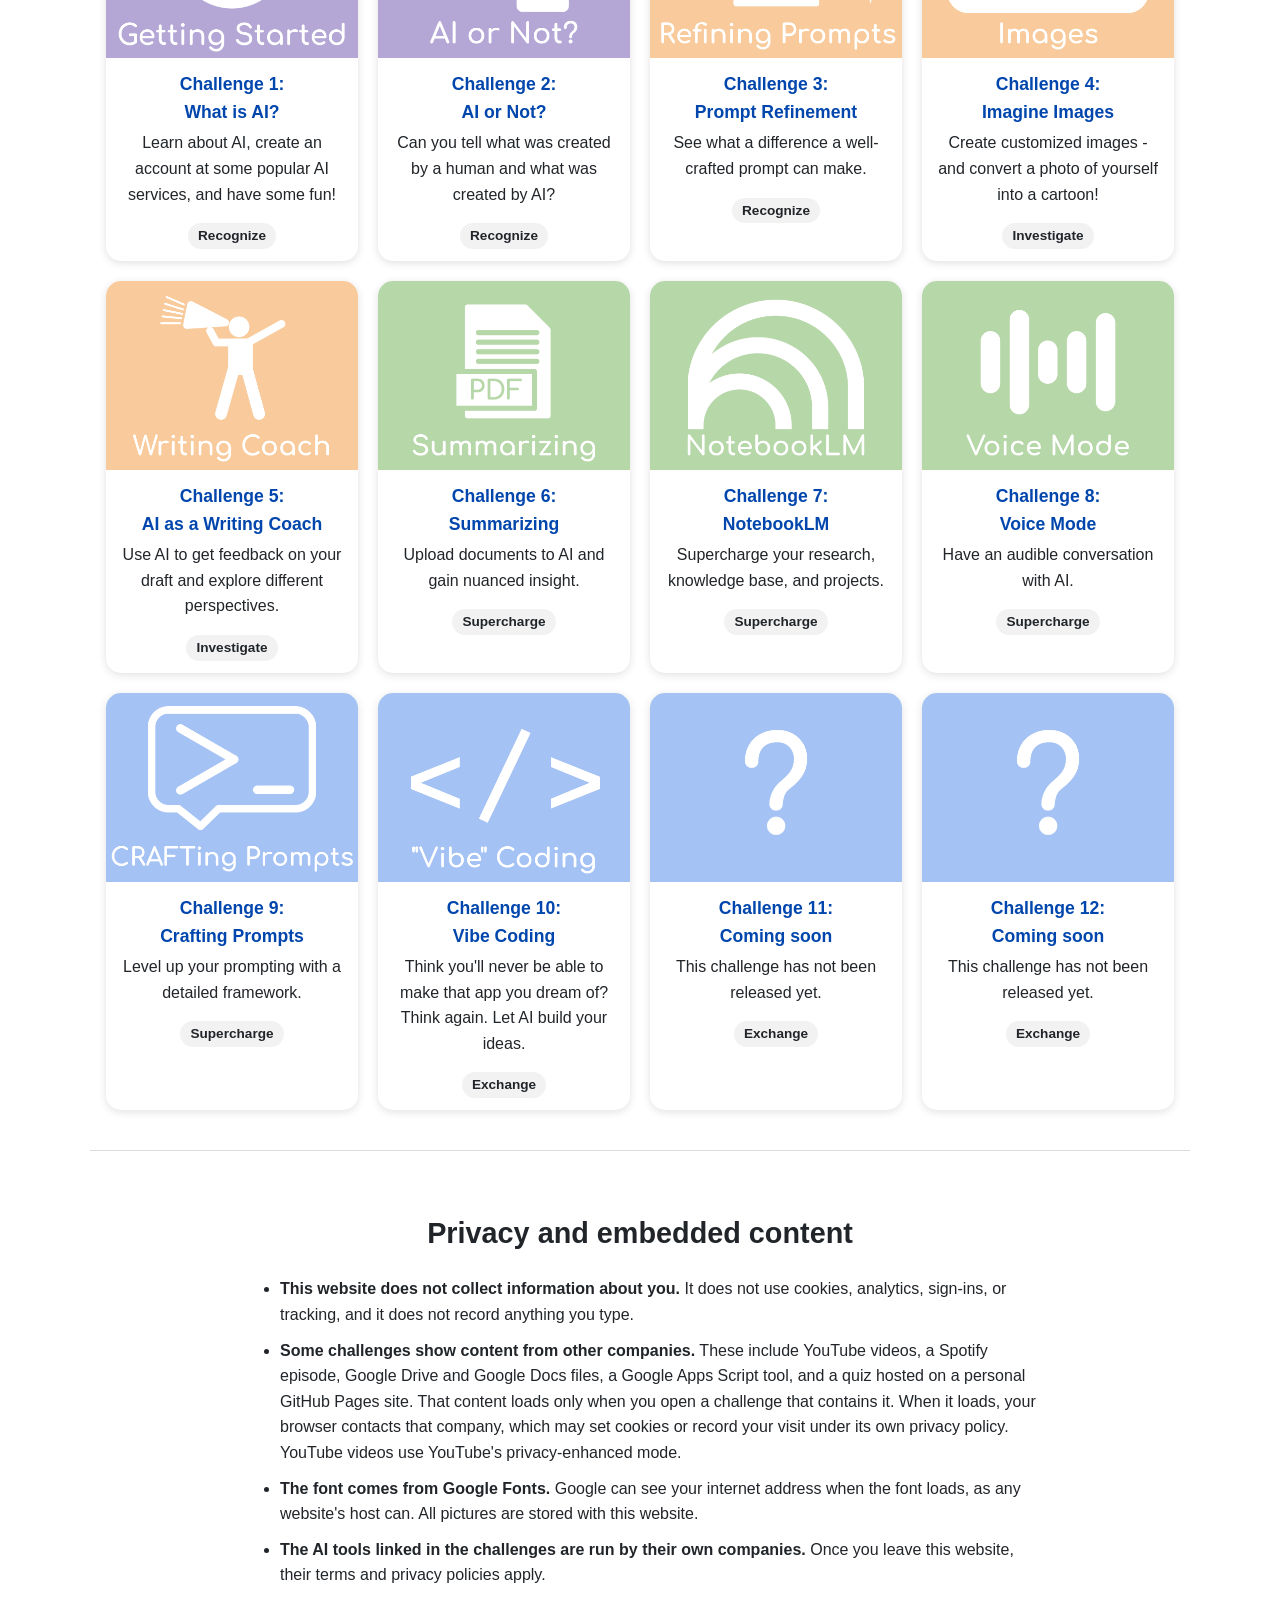
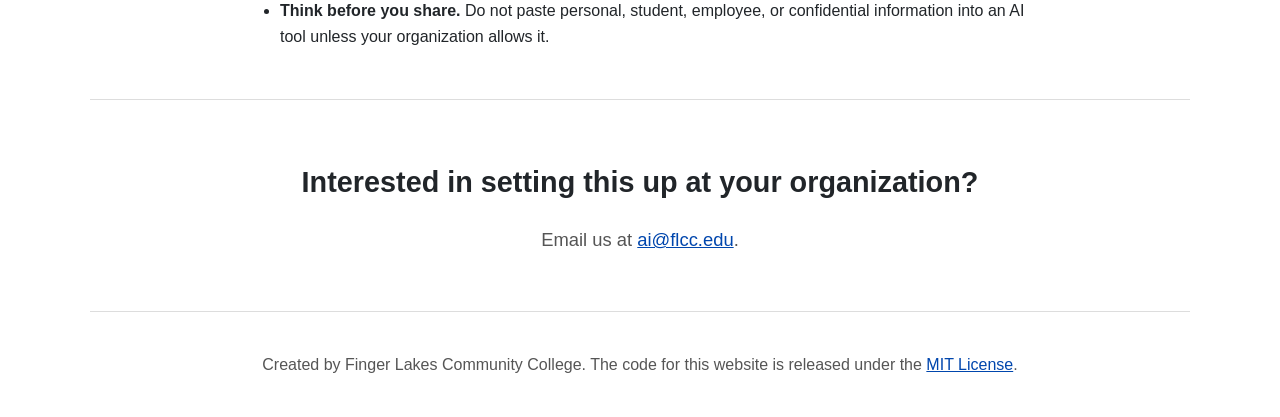
==== commit e212c5a0: "Fix the phone widget alt text and update the image checklist - Rewrite the Voice Mode phone widget a" ====
--- a/ai-challenge/index.html
+++ b/ai-challenge/index.html
@@ -1205,7 +1205,7 @@
         <p>The power of engaging in Voice Mode is that you can converse naturally with AI. You'll notice that after AI responds, it will most likely give you more things to follow up on. Even if you don't find some of the suggestions helpful, ask follow-up questions to continue the conversation!</p>
         <h4>Bonus Activity: Use the widget on your phone</h4>
         <p>Most of the AI tools also have widgets that you can install on your phone. These widgets have shortcuts that make it very easy to start a chat session.</p>
-        <img src="images/voice-mode-phone-widget.png" alt="Example of an AI chat app widget on a phone home screen">
+        <img src="images/voice-mode-phone-widget.png" alt="A ChatGPT widget on a phone home screen, with its Voice Mode button circled.">
         <p>Have fun talking with AI!</p>
 
     </template>
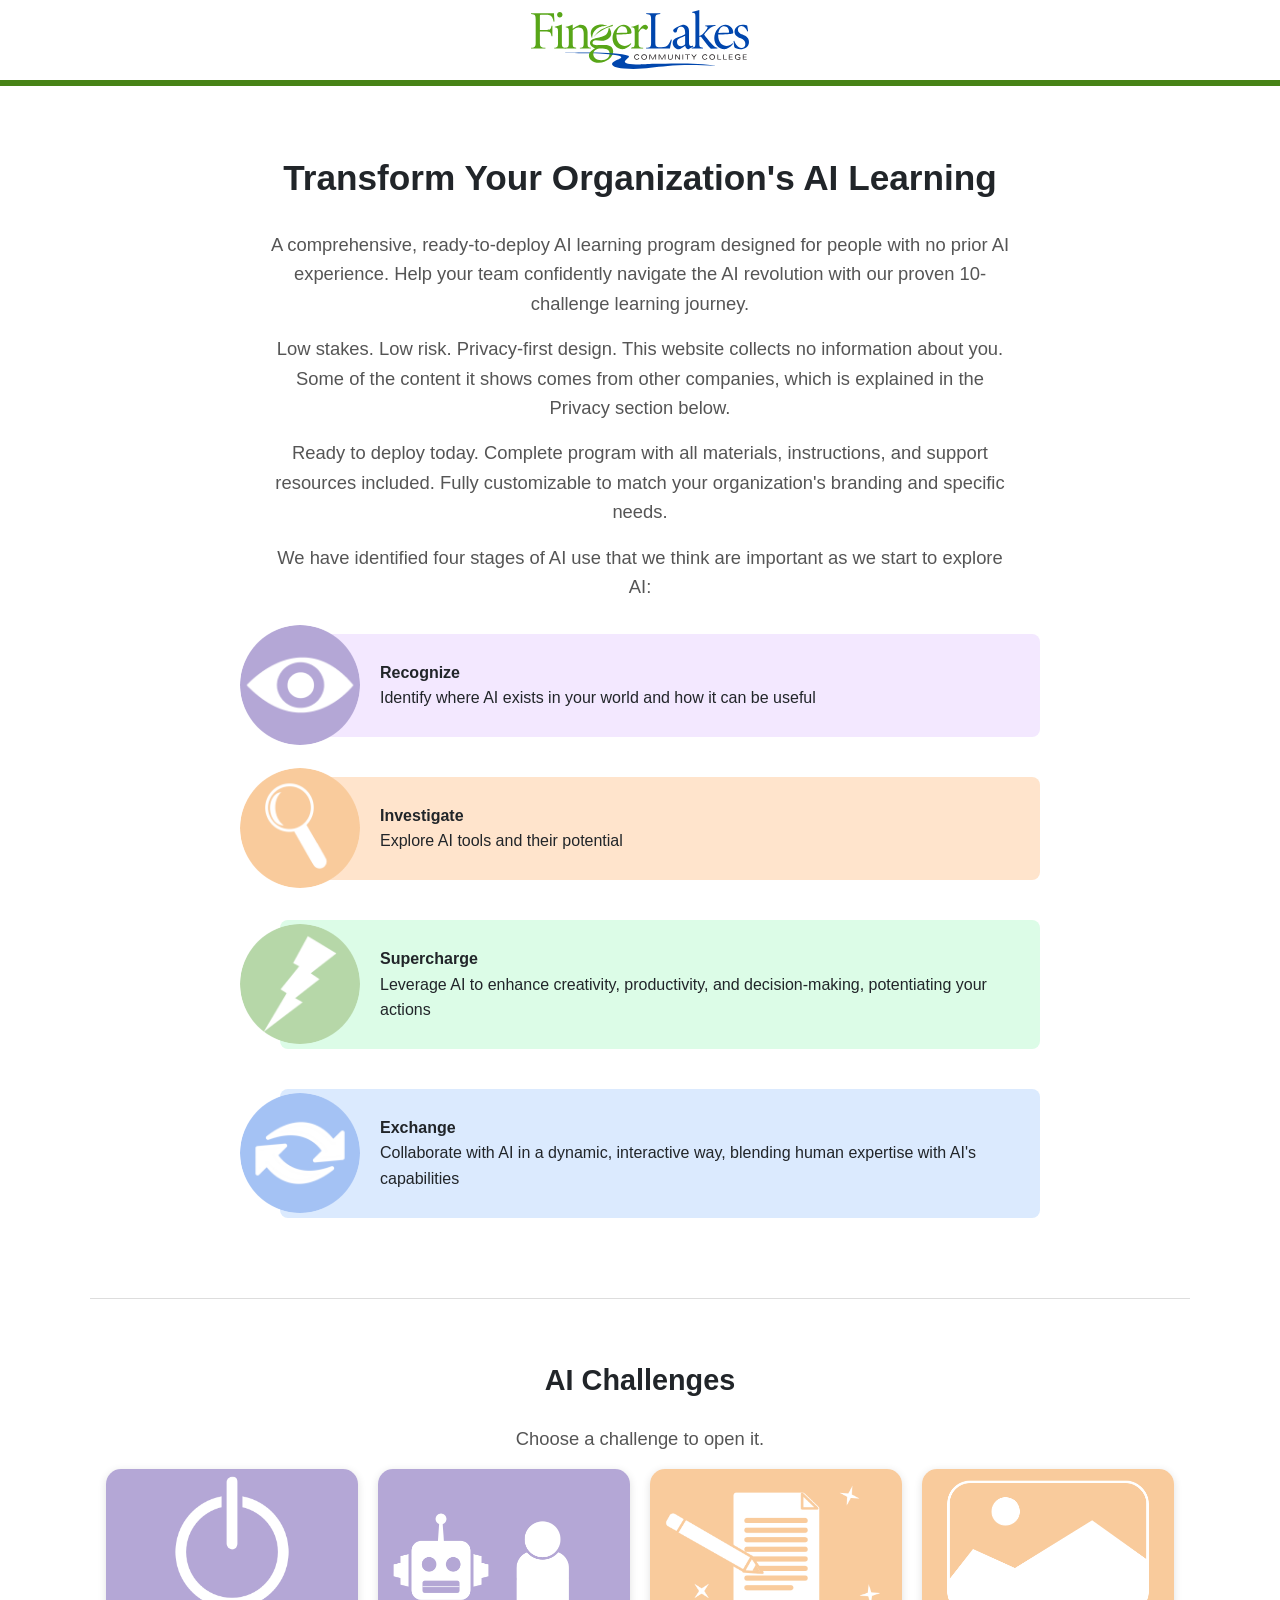
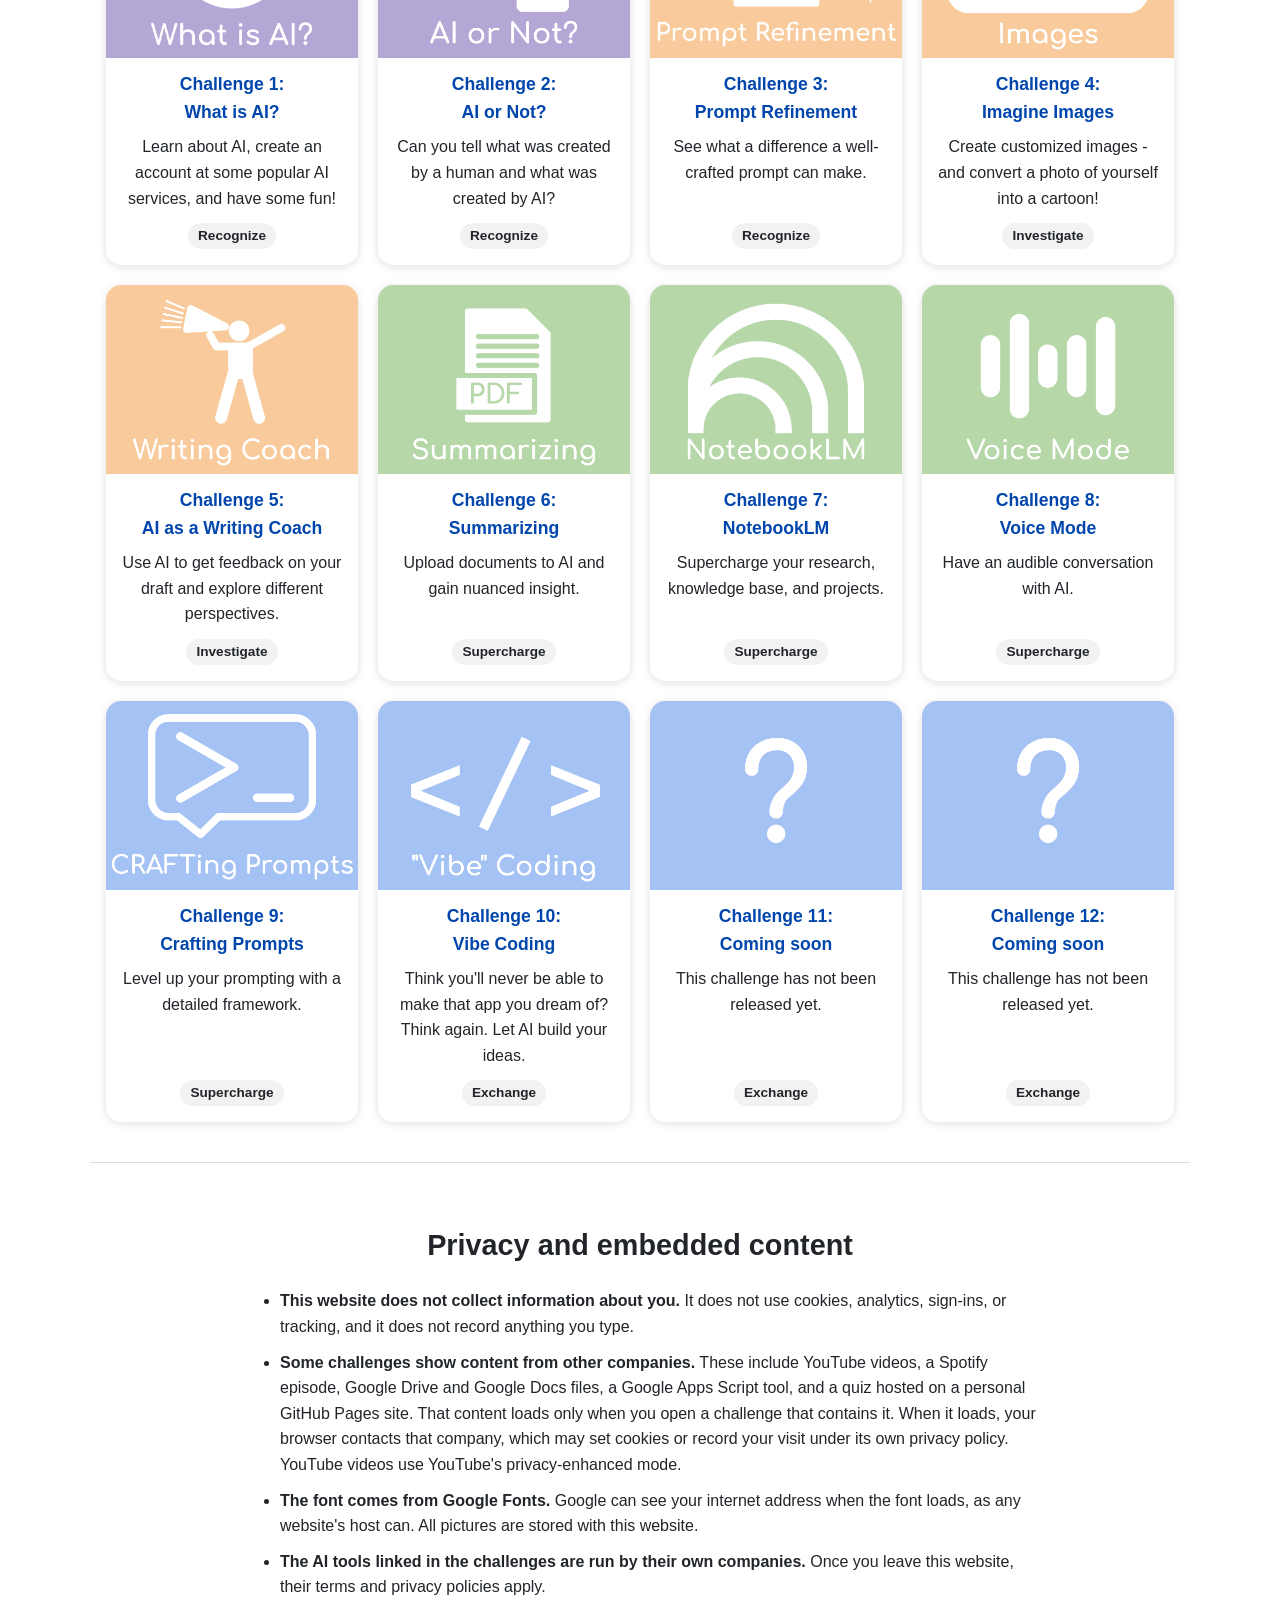
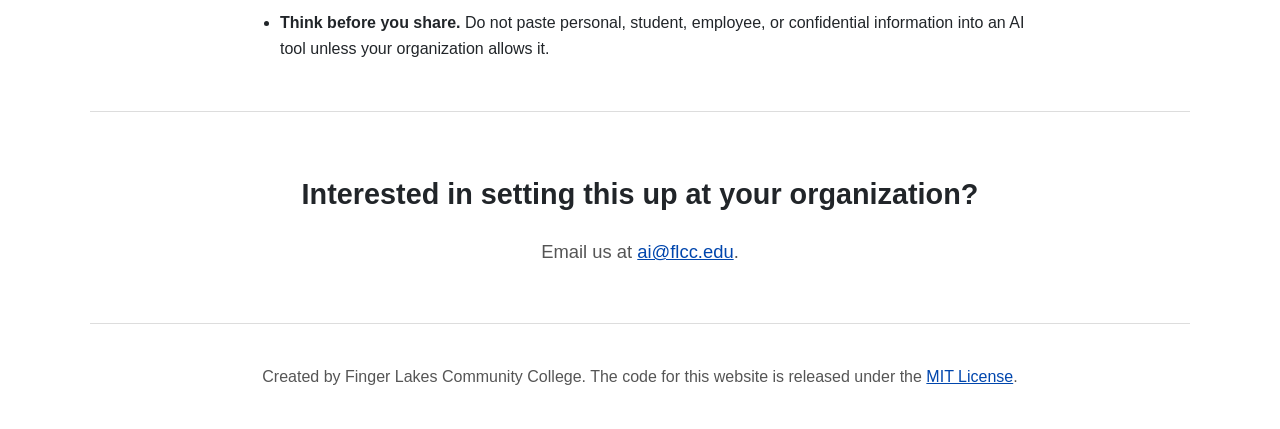
==== commit 05eb686b: "Line up the stage chips and make the layout fully responsive - Each card is a column with its stage " ====
--- a/ai-challenge/index.html
+++ b/ai-challenge/index.html
@@ -96,12 +96,14 @@
             line-height: 1.3;
         }
 
+        /* clamp(smallest, preferred, largest): headings shrink smoothly on
+           small screens and stop growing on large ones */
         h1 {
-            font-size: 2.2rem;
+            font-size: clamp(1.6rem, 5vw, 2.2rem);
         }
 
         h2 {
-            font-size: 1.8rem;
+            font-size: clamp(1.4rem, 4vw, 1.8rem);
         }
 
         /* Thick, easy-to-see outline for whatever has keyboard focus */
@@ -171,7 +173,9 @@
         }
 
         .site-header img {
+            max-width: 100%;
             height: 72px;
+            object-fit: contain;      /* keep the logo's shape if it has to shrink */
             padding: 10px 16px 3px 16px;
         }
 
@@ -246,6 +250,8 @@
 
         .challenge-card {
             position: relative;      /* lets the whole card be clickable */
+            display: flex;           /* stack the picture, title, text and chip */
+            flex-direction: column;
             border-radius: 15px;
             background: #fff;
             box-shadow: 0 2px 8px rgba(0, 0, 0, 0.12);
@@ -312,8 +318,11 @@
             margin: 4px 16px 12px 16px;
         }
 
-        .stage-badge {
-            display: inline-block;
+        /* The stage chip sits at the bottom of every card ("margin-top: auto"
+           pushes it down), so the chips line up across each row of cards */
+        .challenge-card .stage-badge {
+            align-self: center;
+            margin: auto 16px 16px 16px;
             padding: 2px 10px;
             border-radius: 999px;
             background: var(--light-gray);
@@ -420,7 +429,16 @@
             background: var(--dark-blue);
         }
 
+        /* On phones, the pop-up fills the whole screen */
         @media (max-width: 600px) {
+            .challenge-dialog {
+                width: 100%;
+                max-width: 100%;
+                height: 100%;
+                max-height: 100%;
+                border-radius: 0;
+            }
+
             .dialog-header {
                 padding: 12px 48px 12px 16px;
             }
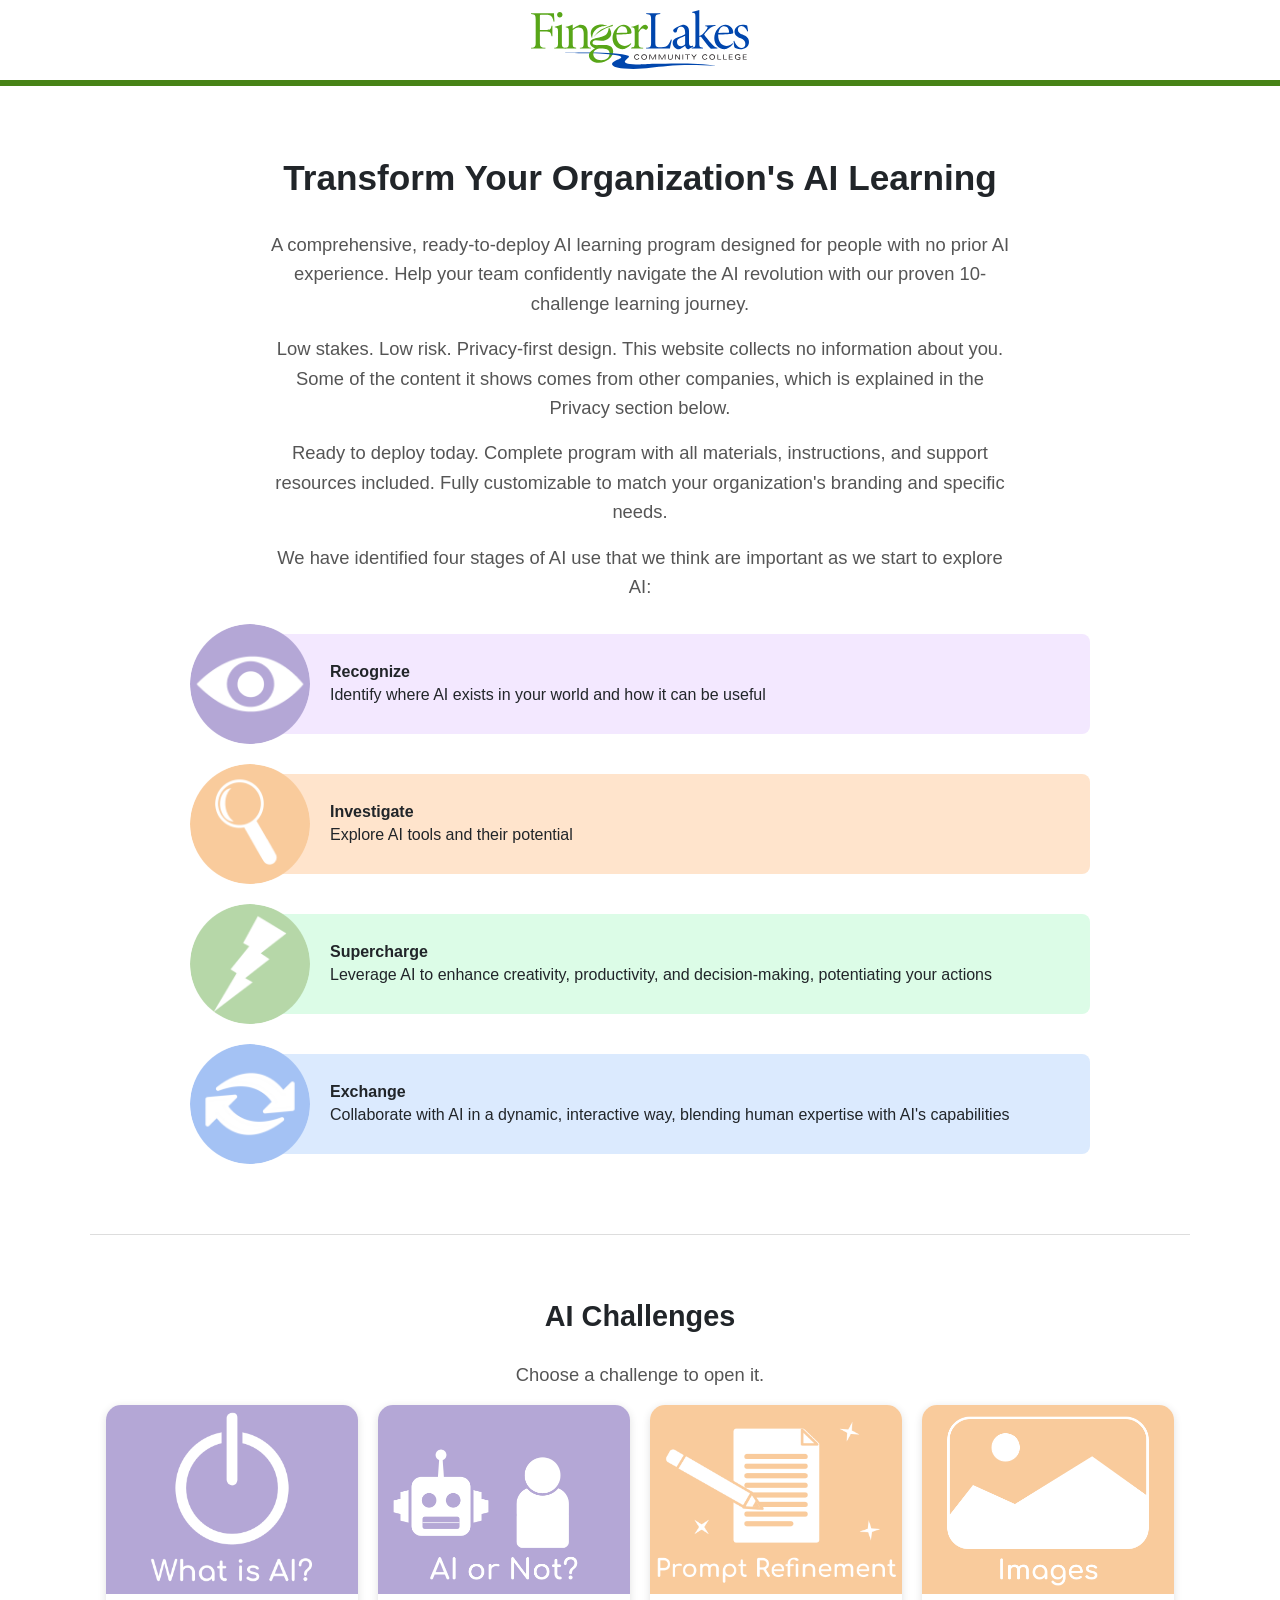
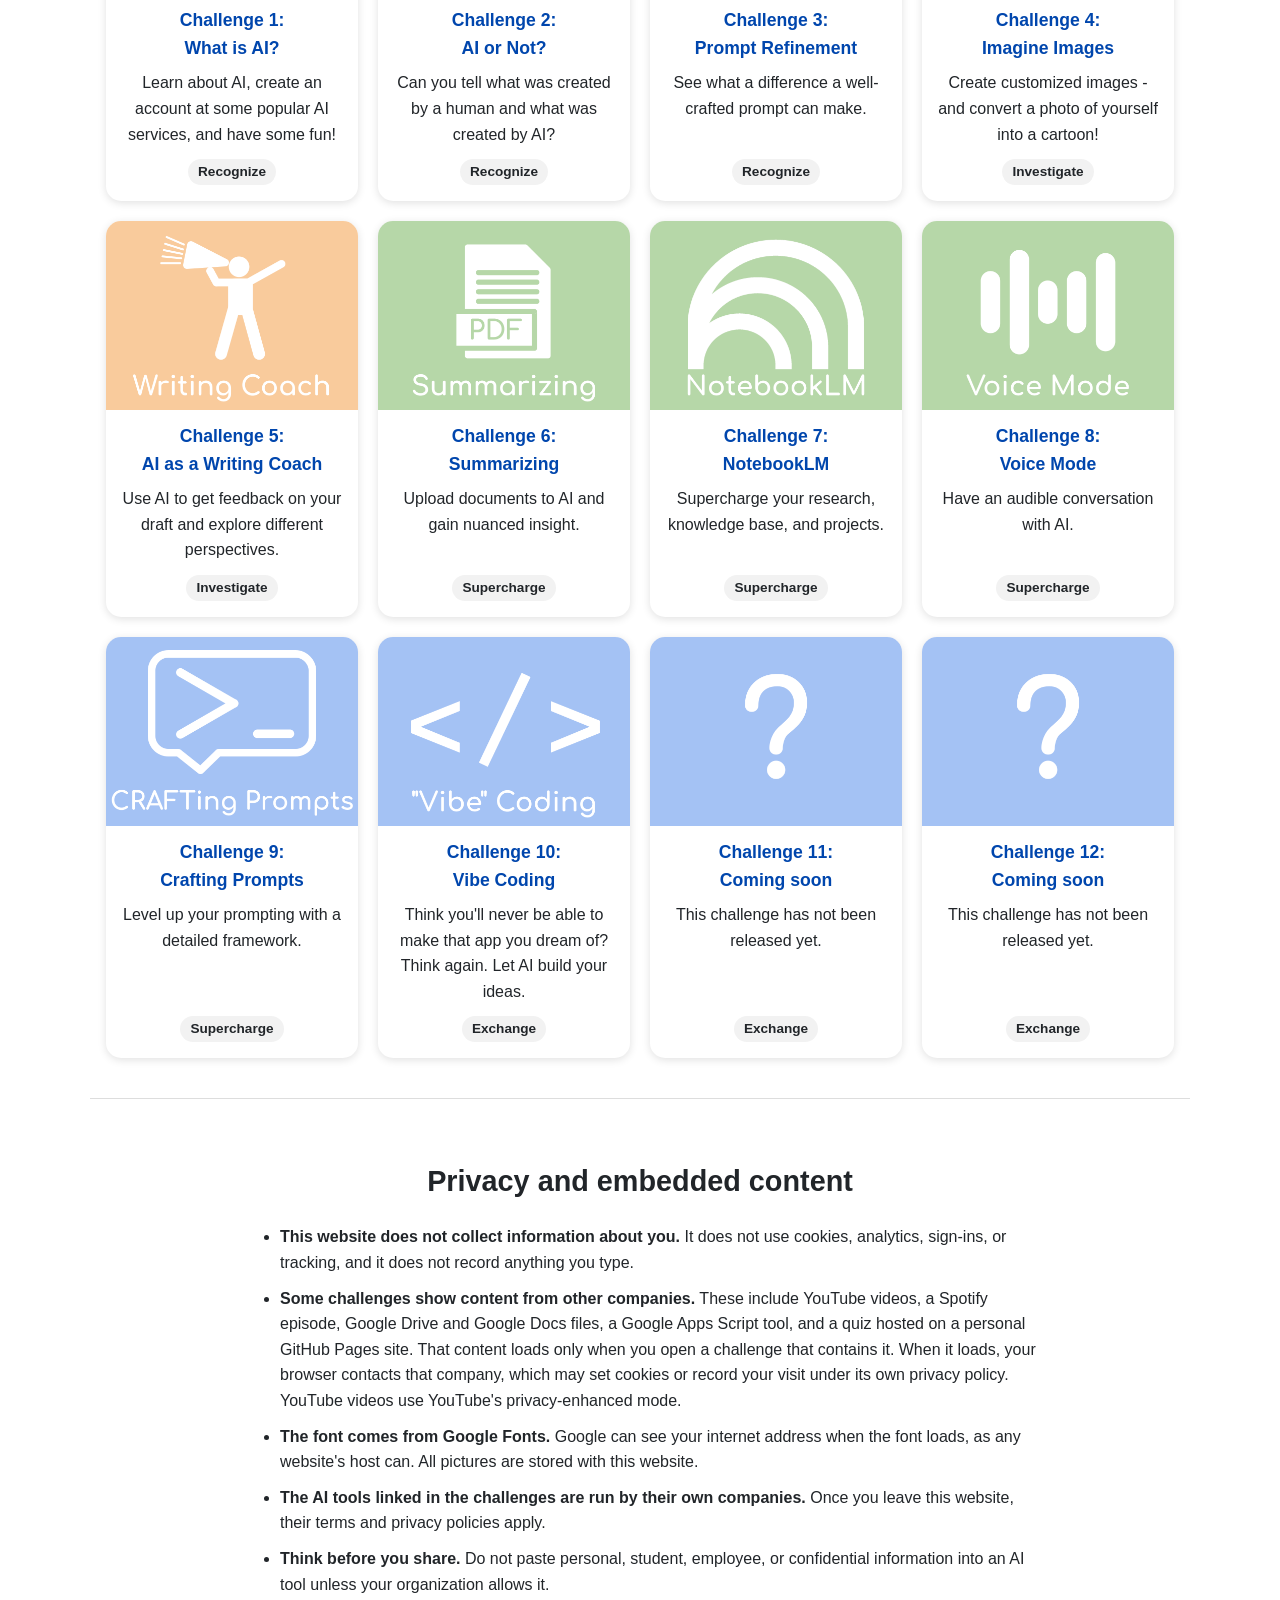
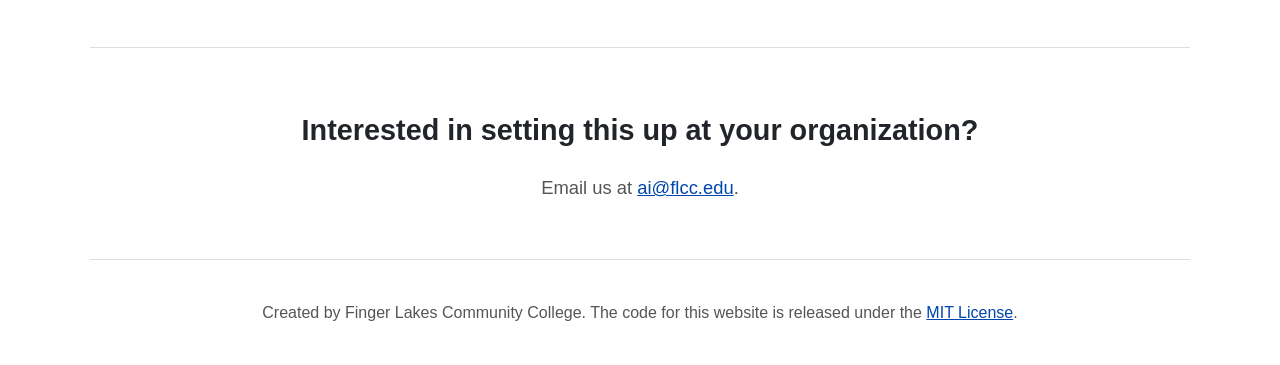
==== commit 7b2f50bf: "Keep every stage box the same height, shorter than its icon - Each stage box is a fixed 100px tall w" ====
--- a/ai-challenge/index.html
+++ b/ai-challenge/index.html
@@ -182,9 +182,13 @@
         /* =============================================================
            THE FOUR STAGES (Recognize, Investigate, Supercharge, Exchange)
            ============================================================= */
+        /* Every stage box is the same height (100px), a little shorter than
+           its round icon (120px), so the icon always sticks out evenly above
+           and below the box. The text is sized so it always fits in the box.
+           If you make a description much longer, check that it still fits. */
         .stages {
             list-style: none;
-            max-width: 800px;
+            max-width: 900px;
             margin: 2rem auto 0 auto;
             padding: 0 0 0 40px;
         }
@@ -193,18 +197,26 @@
             position: relative;
             display: flex;
             align-items: center;
-            min-height: 100px;
+            height: 100px;
             margin-bottom: 40px;
-            padding: 10px 20px 10px 100px;
+            padding: 8px 20px 8px 100px;
             border-radius: 8px;
         }
 
+        /* The round icon, centered on the box's left edge */
         .stage img {
             position: absolute;
             left: -40px;
+            top: 50%;
+            transform: translateY(-50%);
             width: 120px;
             height: 120px;
             border-radius: 50%;
+        }
+
+        .stage p {
+            margin: 0;
+            line-height: 1.4;
         }
 
         .stage strong {
@@ -216,8 +228,16 @@
         .stage-supercharge { background: #DCFCE7; }
         .stage-exchange    { background: #DBEAFE; }
 
-        /* On phones, put each icon above its text */
-        @media (max-width: 600px) {
+        /* Medium screens: slightly smaller text, so it still fits the box */
+        @media (max-width: 900px) {
+            .stage p {
+                font-size: 0.9rem;
+            }
+        }
+
+        /* Phones: put each icon above its text. The box grows to fit the
+           text here, because the icon no longer sits beside it. */
+        @media (max-width: 560px) {
             .stages {
                 padding-left: 0;
                 margin-top: 4rem;
@@ -225,6 +245,7 @@
 
             .stage {
                 flex-direction: column;
+                height: auto;
                 padding: 70px 16px 16px 16px;
                 text-align: center;
             }
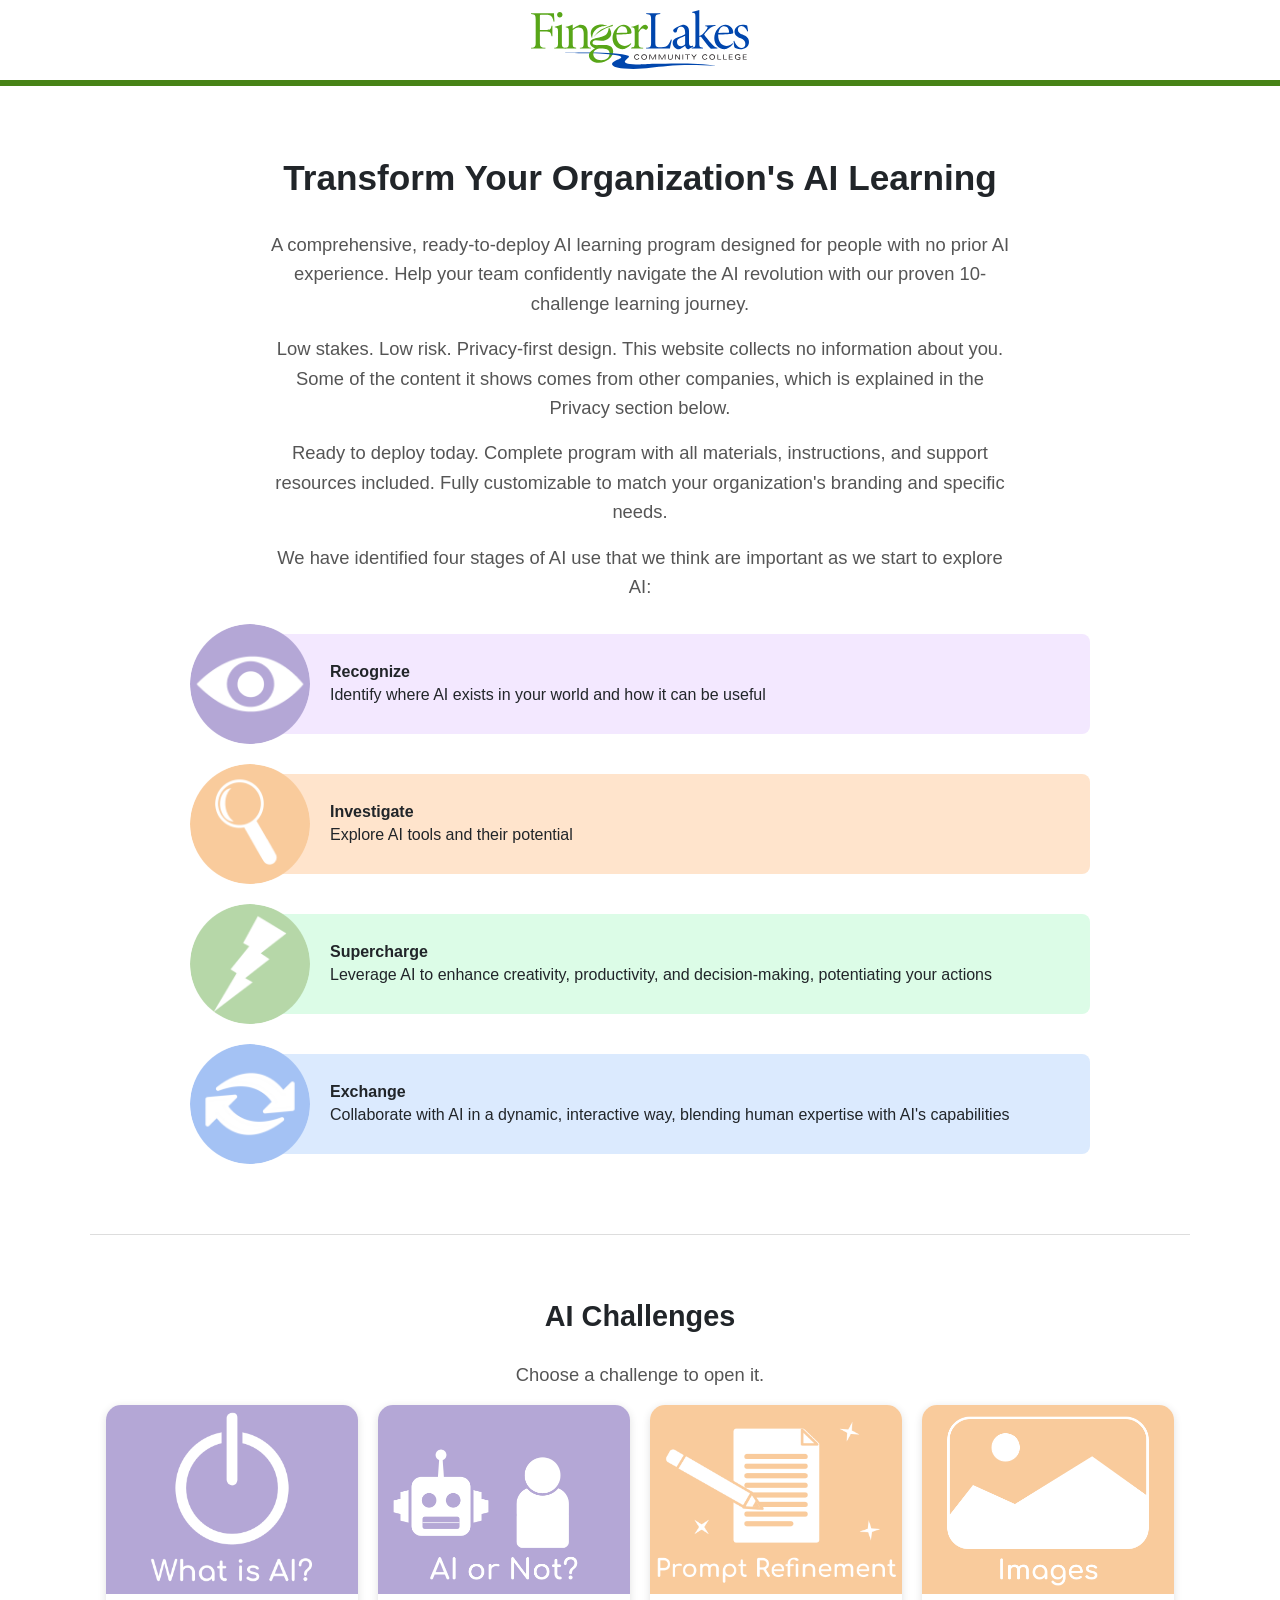
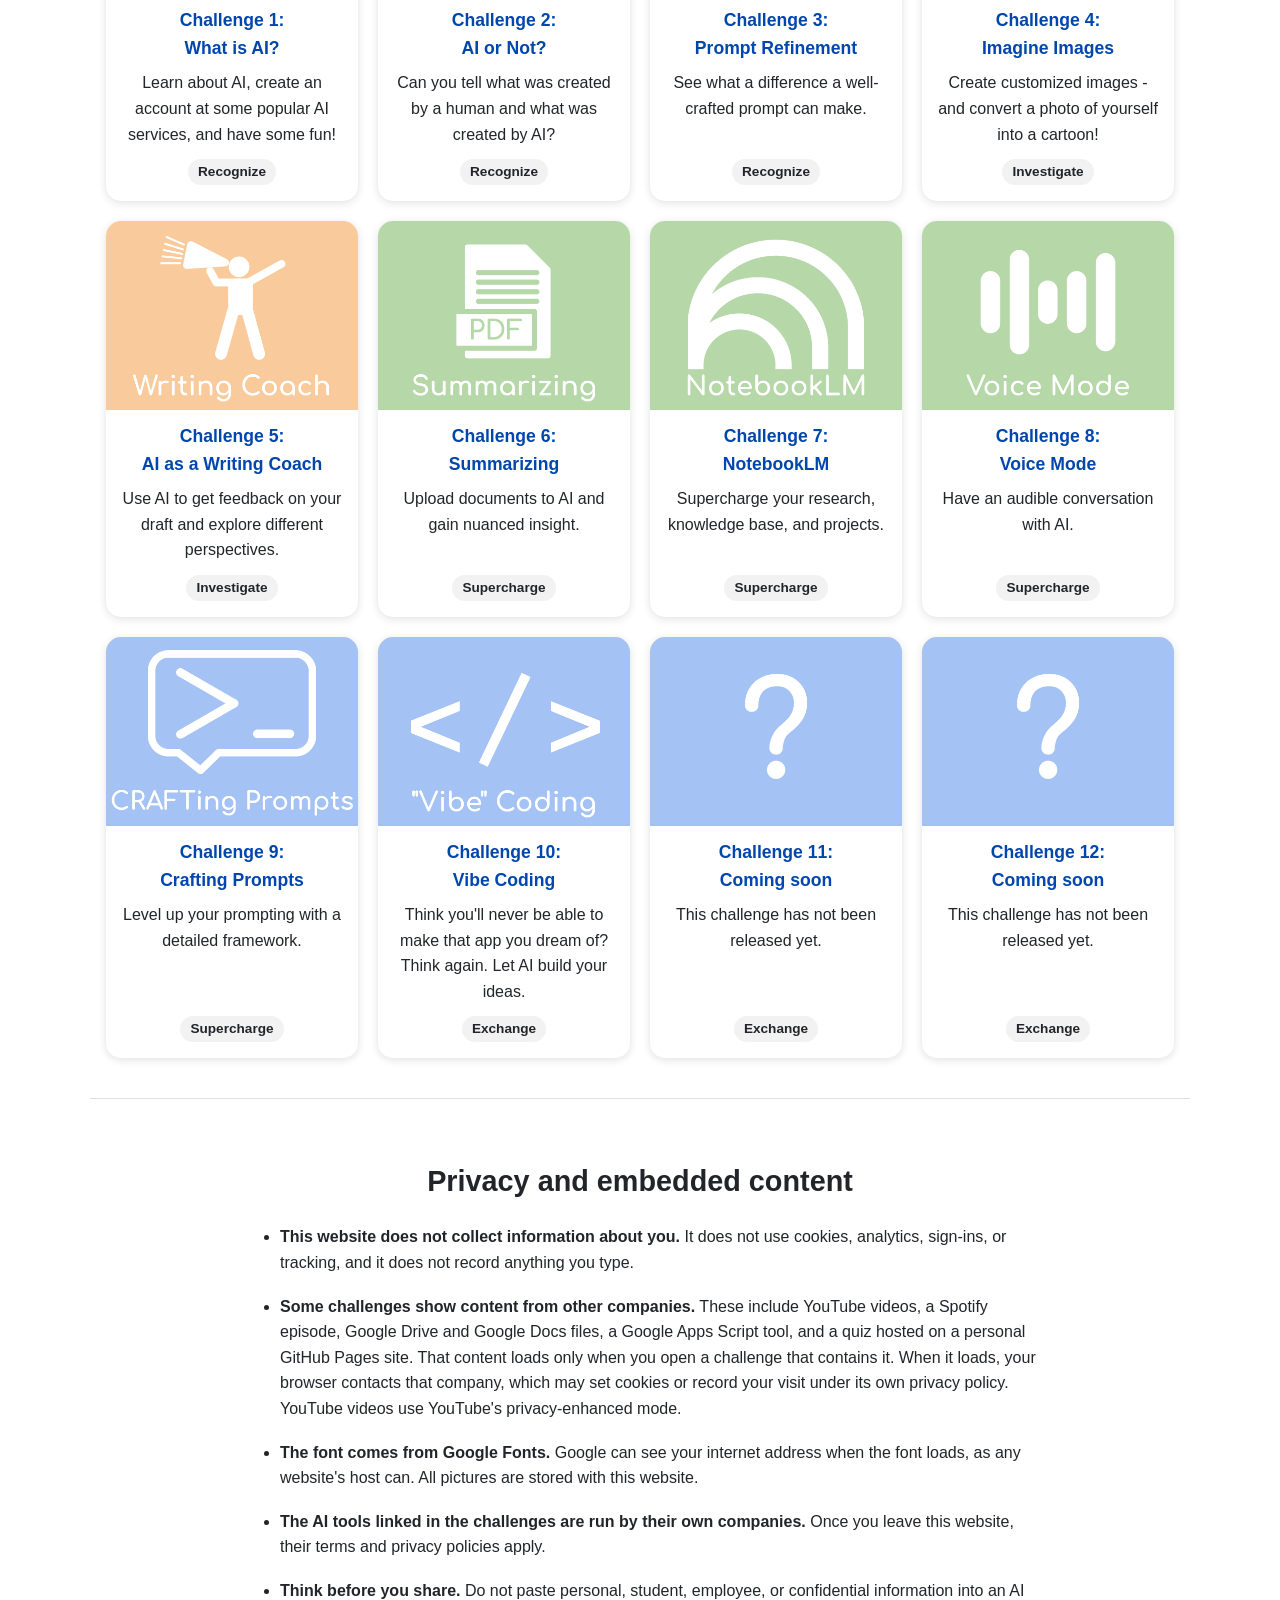
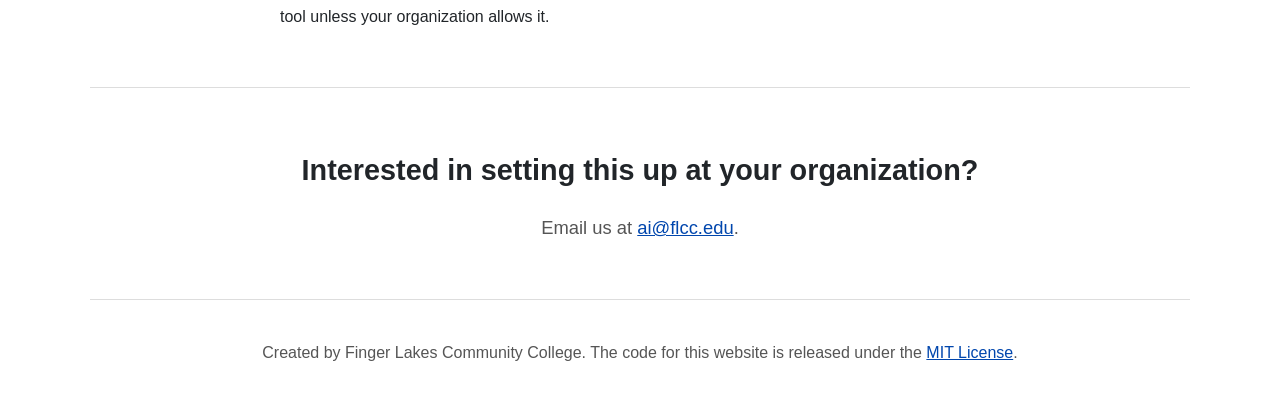
==== commit 09cba38f: "Add Copy buttons to sample prompts and more space between list items - Every sample prompt gets a Co" ====
--- a/ai-challenge/index.html
+++ b/ai-challenge/index.html
@@ -40,7 +40,7 @@
           Console, and copy the new "sha256-..." value from the error shown
           there into this line.
     -->
-    <meta http-equiv="Content-Security-Policy" content="default-src 'self'; script-src 'sha256-5vGfNIfT2SS1TYXNcbOpevURk1YaK4qgiNO1WMCnNbc='; style-src 'self' 'unsafe-inline' https://fonts.googleapis.com; font-src https://fonts.gstatic.com; img-src 'self' data:; frame-src https://www.youtube-nocookie.com https://open.spotify.com https://script.google.com https://corydave.github.io https://docs.google.com https://drive.google.com; connect-src 'none'; object-src 'none'; base-uri 'none'; form-action 'none'">
+    <meta http-equiv="Content-Security-Policy" content="default-src 'self'; script-src 'sha256-FSKpkbTL/D6z65CuMsx21imrn0MtSZAmkn98cAKiIpo='; style-src 'self' 'unsafe-inline' https://fonts.googleapis.com; font-src https://fonts.gstatic.com; img-src 'self' data:; frame-src https://www.youtube-nocookie.com https://open.spotify.com https://script.google.com https://corydave.github.io https://docs.google.com https://drive.google.com; connect-src 'none'; object-src 'none'; base-uri 'none'; form-action 'none'">
 
     <!-- The font used across the site (Comfortaa, from Google Fonts) -->
     <link rel="stylesheet" href="https://fonts.googleapis.com/css2?family=Comfortaa:wght@300..700&display=swap">
@@ -360,7 +360,7 @@
         }
 
         .privacy-list li {
-            margin-bottom: 10px;
+            margin-bottom: 18px;
         }
 
         .site-footer {
@@ -543,6 +543,11 @@
             border-radius: 15px;
         }
 
+        /* Lists inside a challenge: a little space between items */
+        .dialog-body li {
+            margin-bottom: 0.6rem;
+        }
+
         /* <pre class="prompt">: a sample prompt to copy into an AI tool */
         .prompt {
             margin: 1rem 0;
@@ -554,6 +559,42 @@
             font-size: 0.95rem;
             white-space: pre-wrap;        /* long lines wrap instead of scrolling */
             overflow-wrap: anywhere;
+        }
+
+        /* The script wraps each prompt in a box with a Copy button in its
+           top-right corner. The prompt gets extra room on the right so its
+           text never runs under the button. */
+        .prompt-box {
+            position: relative;
+        }
+
+        .prompt-box .prompt {
+            padding-right: 56px;
+        }
+
+        .copy-button {
+            position: absolute;
+            top: 8px;
+            right: 8px;
+            width: 40px;
+            height: 40px;
+            display: flex;
+            align-items: center;
+            justify-content: center;
+            border: 1px solid var(--border-gray);
+            border-radius: 8px;
+            background: #fff;
+            color: var(--blue);
+            cursor: pointer;
+        }
+
+        .copy-button:hover {
+            background: var(--light-gray);
+        }
+
+        .copy-button svg {
+            width: 22px;
+            height: 22px;
         }
 
         /* <div class="callout">: a highlighted box */
@@ -647,6 +688,7 @@
             <button type="button" class="close-x" data-close aria-label="Close">&times;</button>
         </div>
         <div class="dialog-body" id="dialog-body" tabindex="0"></div>
+        <p class="visually-hidden" id="copy-status" aria-live="polite"></p>
         <div class="dialog-footer">
             <button type="button" class="close-button" data-close>Close</button>
         </div>
@@ -674,6 +716,7 @@
                An embedded tool, as tall as its height setting.
            <pre class="prompt">...</pre>
                A sample prompt. Line breaks are kept exactly as typed.
+               The script adds a Copy button to it automatically.
            <div class="callout">...</div>
                A highlighted box.
 
@@ -1500,6 +1543,13 @@
         const dialog = document.getElementById("challenge-dialog");
         const dialogTitle = document.getElementById("dialog-title");
         const dialogBody = document.getElementById("dialog-body");
+        const copyStatus = document.getElementById("copy-status");
+
+        // The two icons used on the Copy buttons (a clipboard, and a tick
+        // shown for a moment after copying). These are fixed drawings
+        // written here, not text from anywhere else.
+        const COPY_ICON = '<svg viewBox="0 0 24 24" fill="none" stroke="currentColor" stroke-width="2" stroke-linecap="round" stroke-linejoin="round" aria-hidden="true" focusable="false"><rect x="9" y="9" width="12" height="12" rx="2"></rect><path d="M5 15H4a2 2 0 0 1-2-2V4a2 2 0 0 1 2-2h9a2 2 0 0 1 2 2v1"></path></svg>';
+        const DONE_ICON = '<svg viewBox="0 0 24 24" fill="none" stroke="currentColor" stroke-width="3" stroke-linecap="round" stroke-linejoin="round" aria-hidden="true" focusable="false"><path d="M4 12l5 5L20 6"></path></svg>';
 
         // Remembers which card opened the pop-up, so focus can go back to it
         let openedFrom = null;
@@ -1568,6 +1618,9 @@
                 link.append(note);
             });
 
+            // Give each sample prompt a Copy button
+            dialogBody.querySelectorAll("pre.prompt").forEach(addCopyButton);
+
             // Under each YouTube video, add a link to watch it on YouTube
             // (handy if the embedded player does not work for someone)
             dialogBody.querySelectorAll('.video iframe[src*="youtube"]').forEach(function (frame) {
@@ -1588,6 +1641,69 @@
         }
 
         // ---------------------------------------------------------------
+        // Copy buttons for sample prompts
+        // ---------------------------------------------------------------
+        function addCopyButton(prompt) {
+            // Put the prompt in a box, so the button can sit in its corner
+            const box = document.createElement("div");
+            box.className = "prompt-box";
+            prompt.before(box);
+            box.append(prompt);
+
+            const button = document.createElement("button");
+            button.type = "button";
+            button.className = "copy-button";
+            button.setAttribute("aria-label", "Copy prompt");
+            button.title = "Copy prompt";
+            button.innerHTML = COPY_ICON;
+            button.addEventListener("click", function () {
+                copyText(prompt.textContent).then(function () {
+                    // Show a tick for two seconds, and tell screen reader users
+                    button.innerHTML = DONE_ICON;
+                    copyStatus.textContent = "Prompt copied";
+                    setTimeout(function () {
+                        button.innerHTML = COPY_ICON;
+                        copyStatus.textContent = "";
+                    }, 2000);
+                }).catch(function () {
+                    copyStatus.textContent = "Sorry, the prompt could not be copied. Please select the text and copy it yourself.";
+                });
+            });
+            box.append(button);
+        }
+
+        // Copy text to the clipboard. Most browsers support the modern way
+        // (navigator.clipboard). Some only allow it on secure (https) sites,
+        // so if it is missing or refused, fall back to the older way.
+        function copyText(text) {
+            if (navigator.clipboard && window.isSecureContext) {
+                return navigator.clipboard.writeText(text).catch(function () {
+                    return copyTheOldWay(text);
+                });
+            }
+            return copyTheOldWay(text);
+        }
+
+        function copyTheOldWay(text) {
+            return new Promise(function (resolve, reject) {
+                // Put the text in a hidden text box, select it, and copy it
+                const scratch = document.createElement("textarea");
+                scratch.value = text;
+                scratch.setAttribute("readonly", "");
+                scratch.className = "visually-hidden";
+                dialog.append(scratch);
+                scratch.select();
+                const worked = document.execCommand("copy");
+                scratch.remove();
+                if (worked) {
+                    resolve();
+                } else {
+                    reject();
+                }
+            });
+        }
+
+        // ---------------------------------------------------------------
         // 3. Close the pop-up with either Close button. (The Esc key
         //    closes it too; the browser handles that by itself.)
         // ---------------------------------------------------------------
